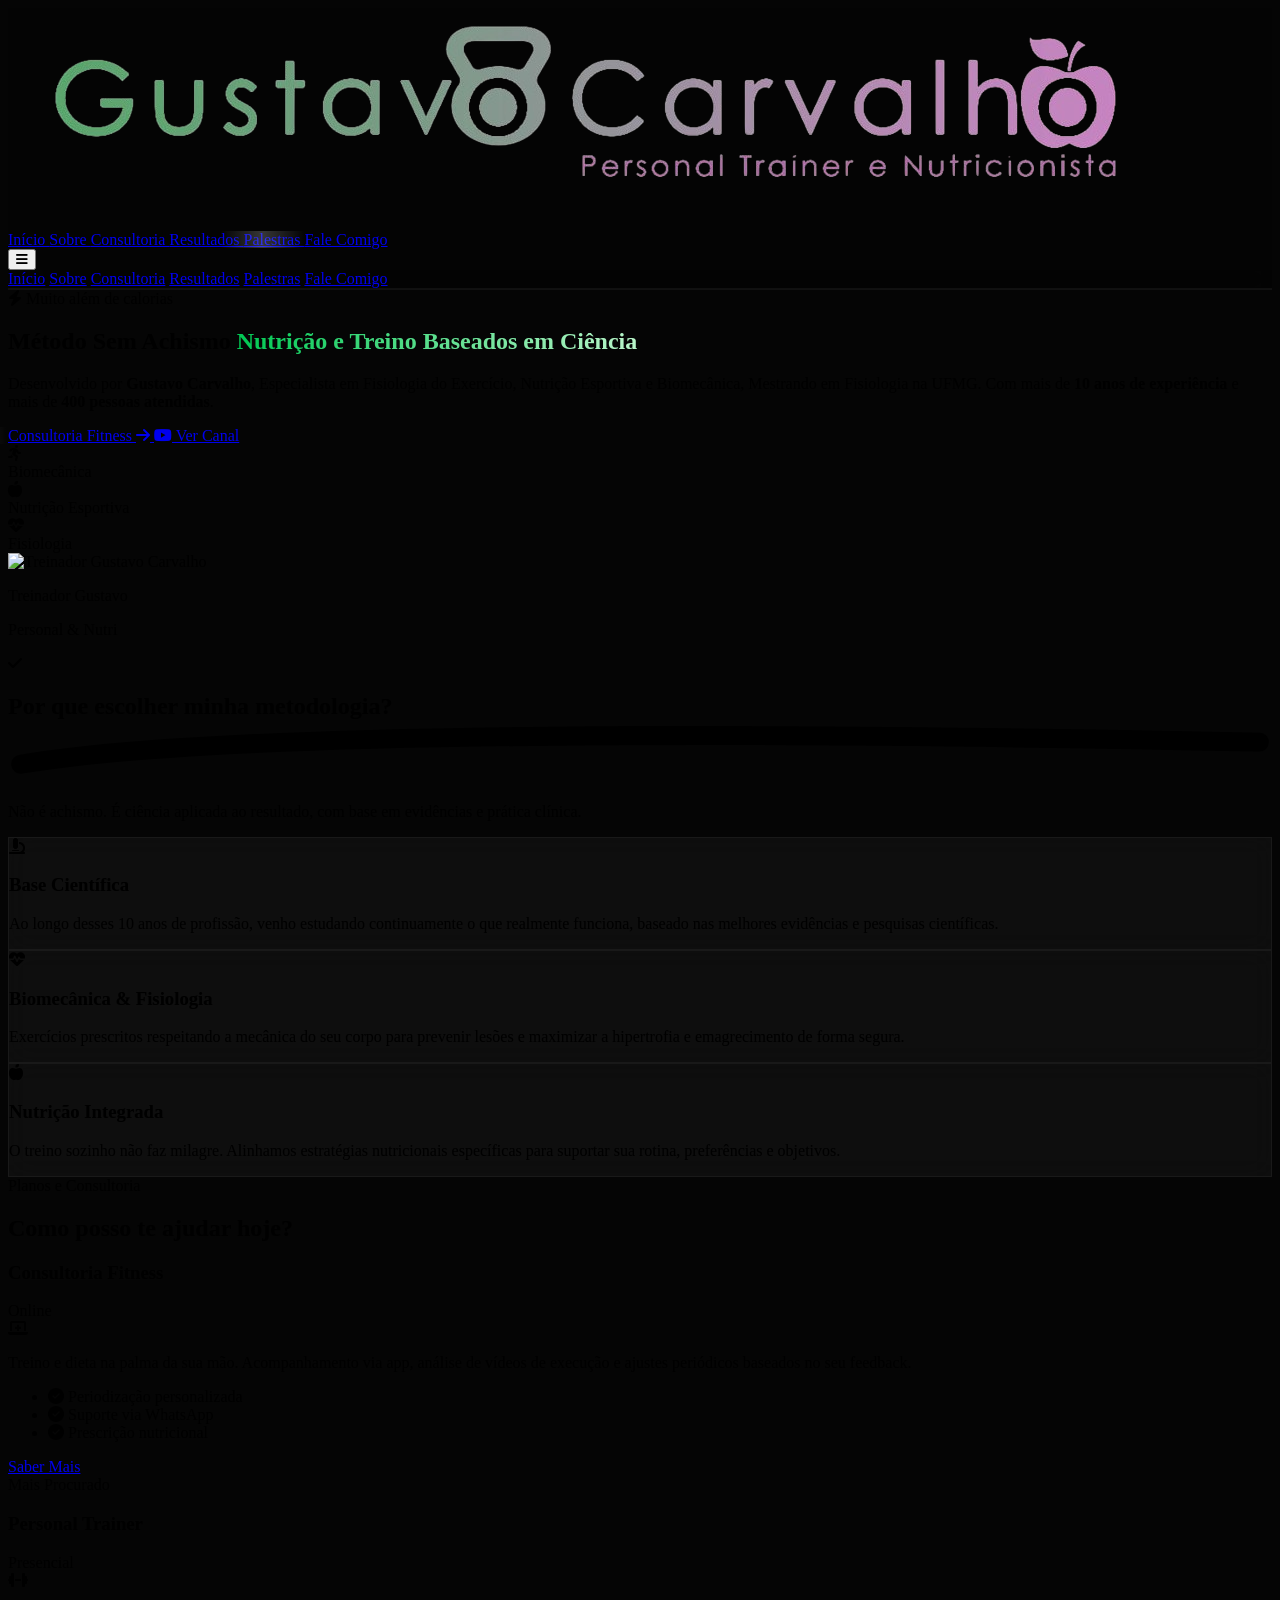
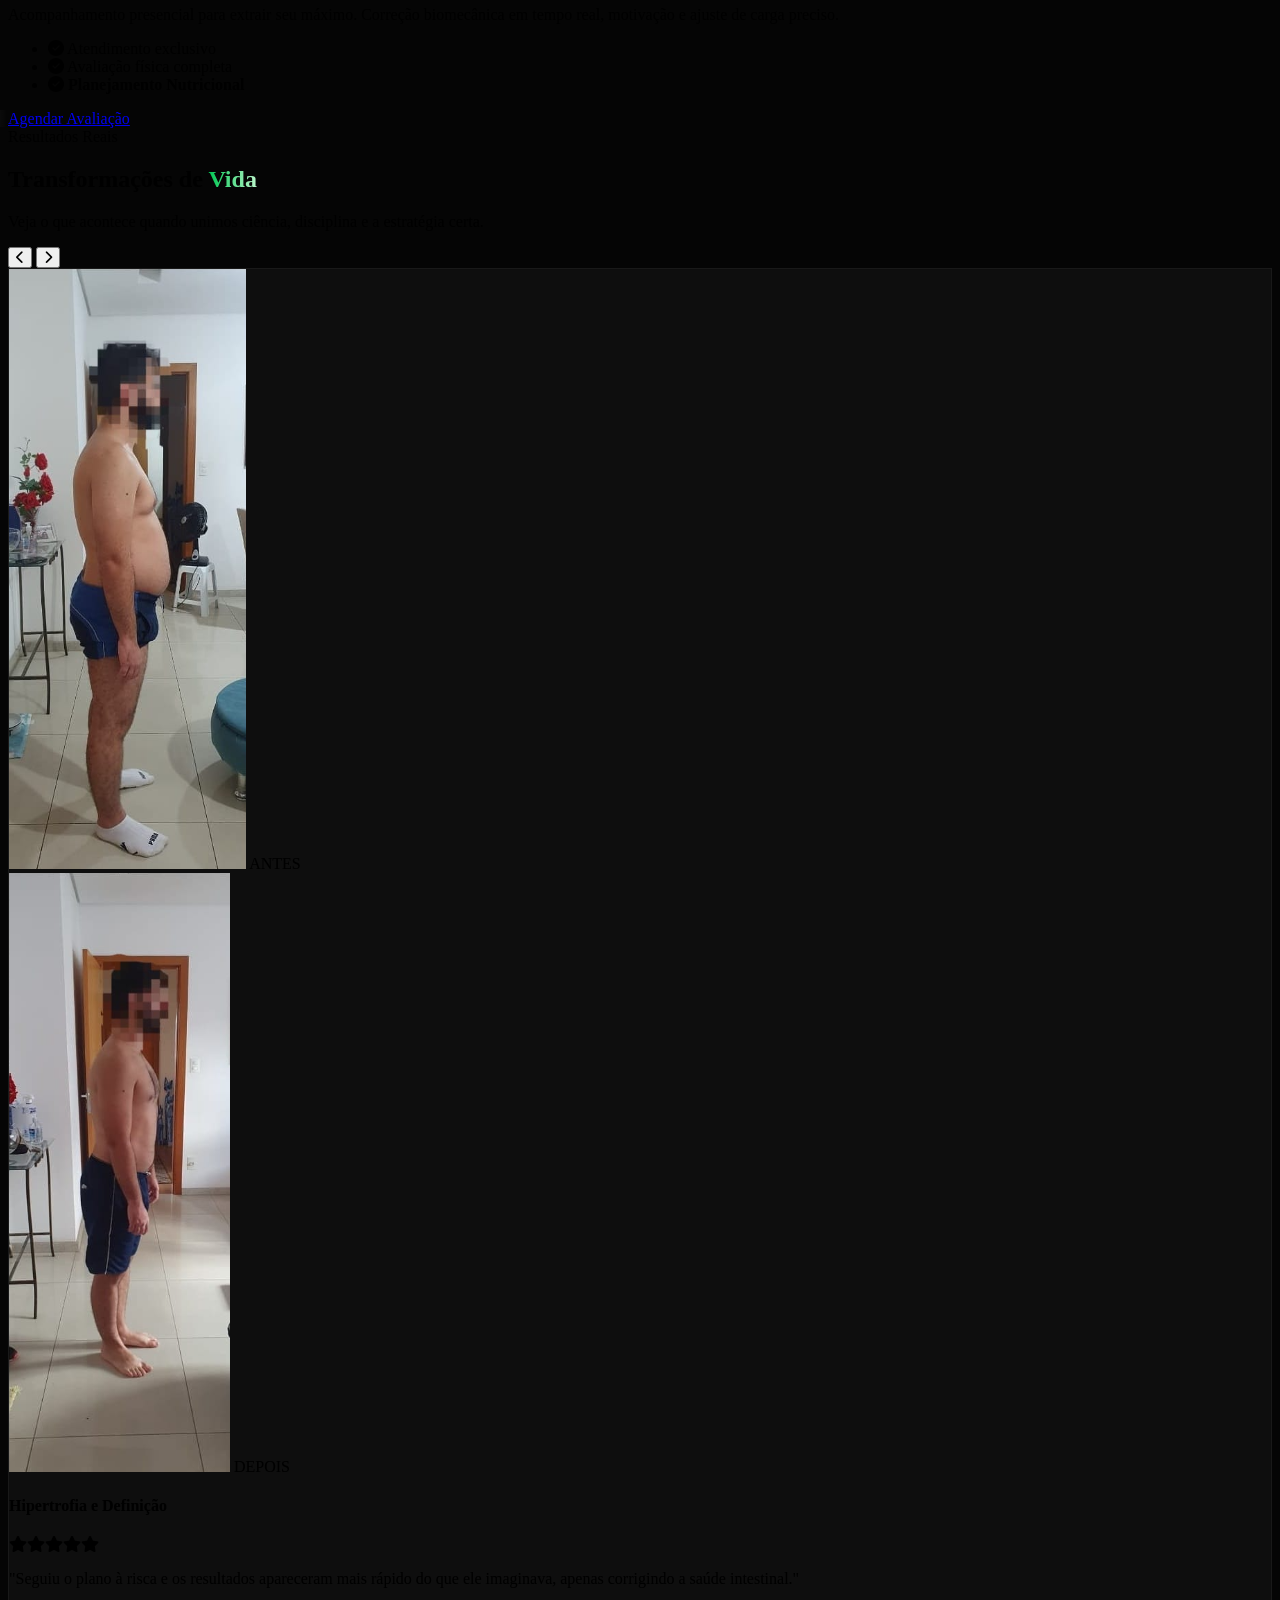
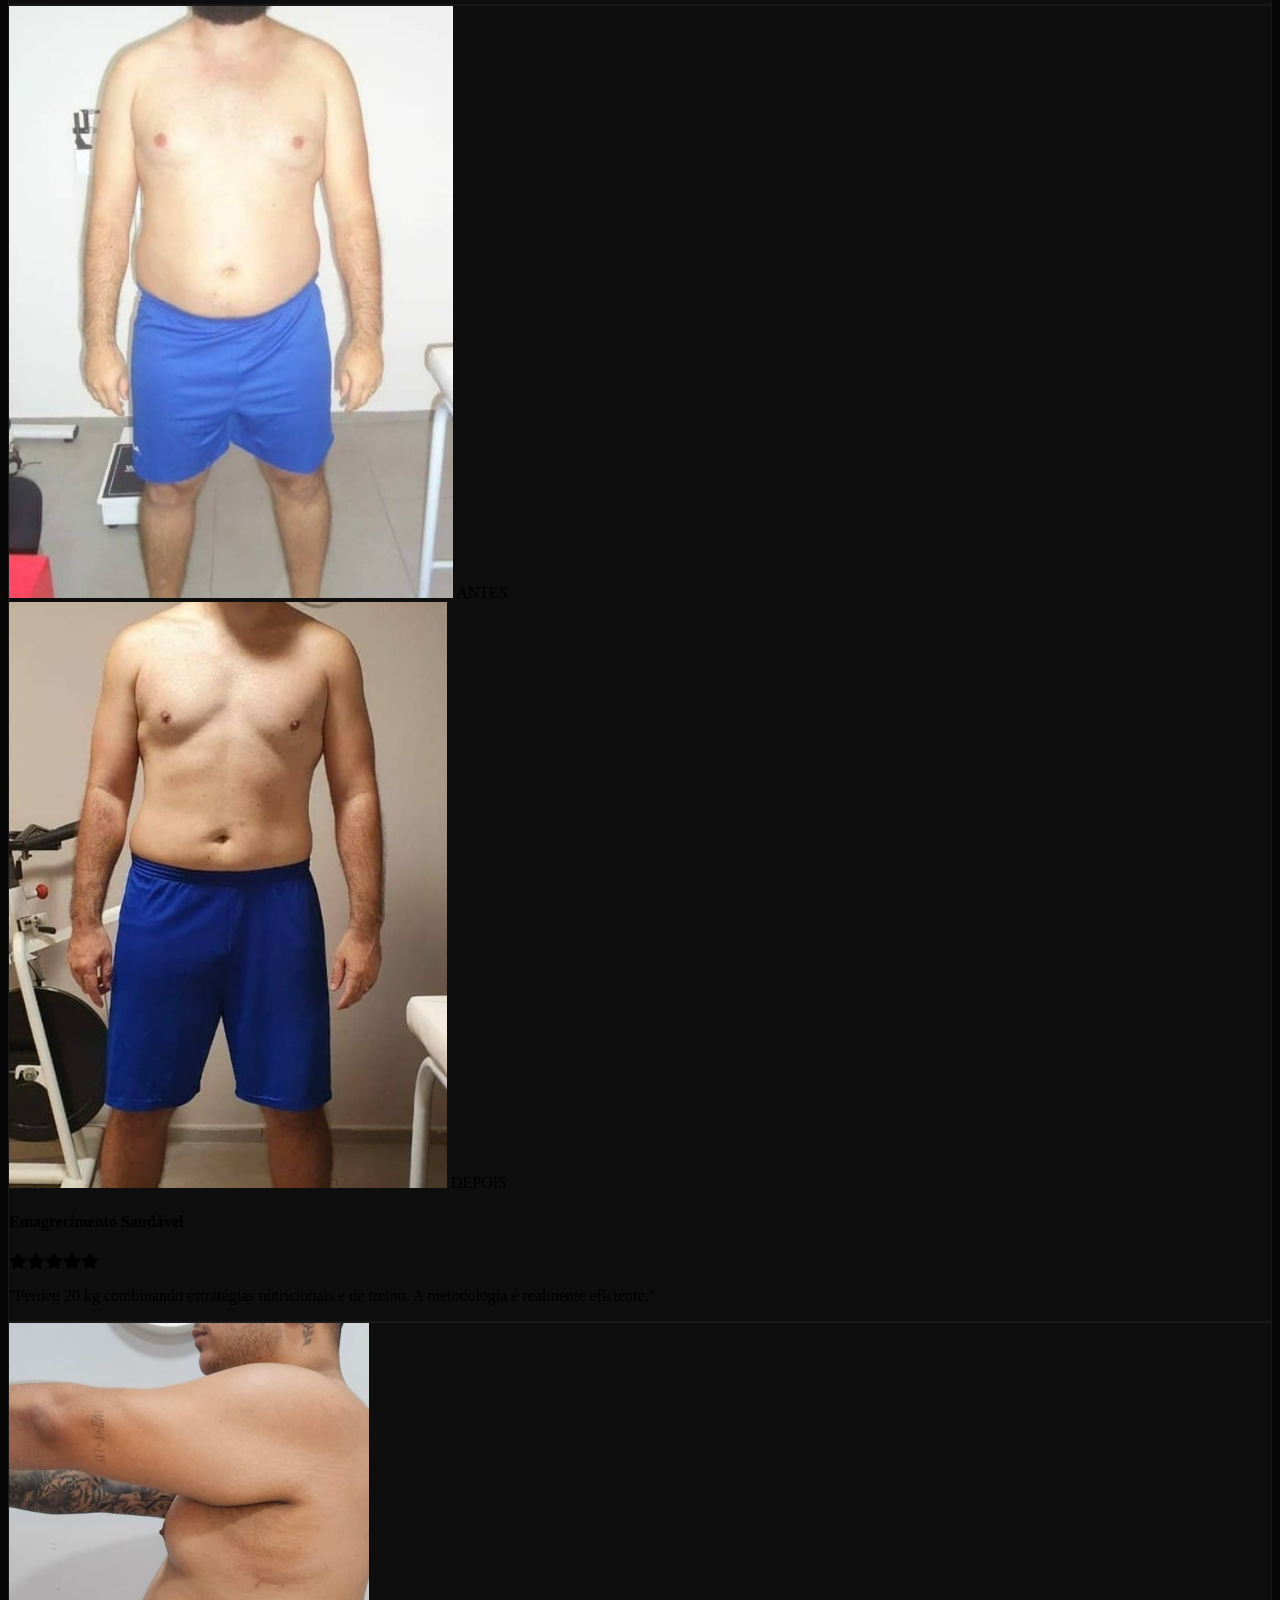
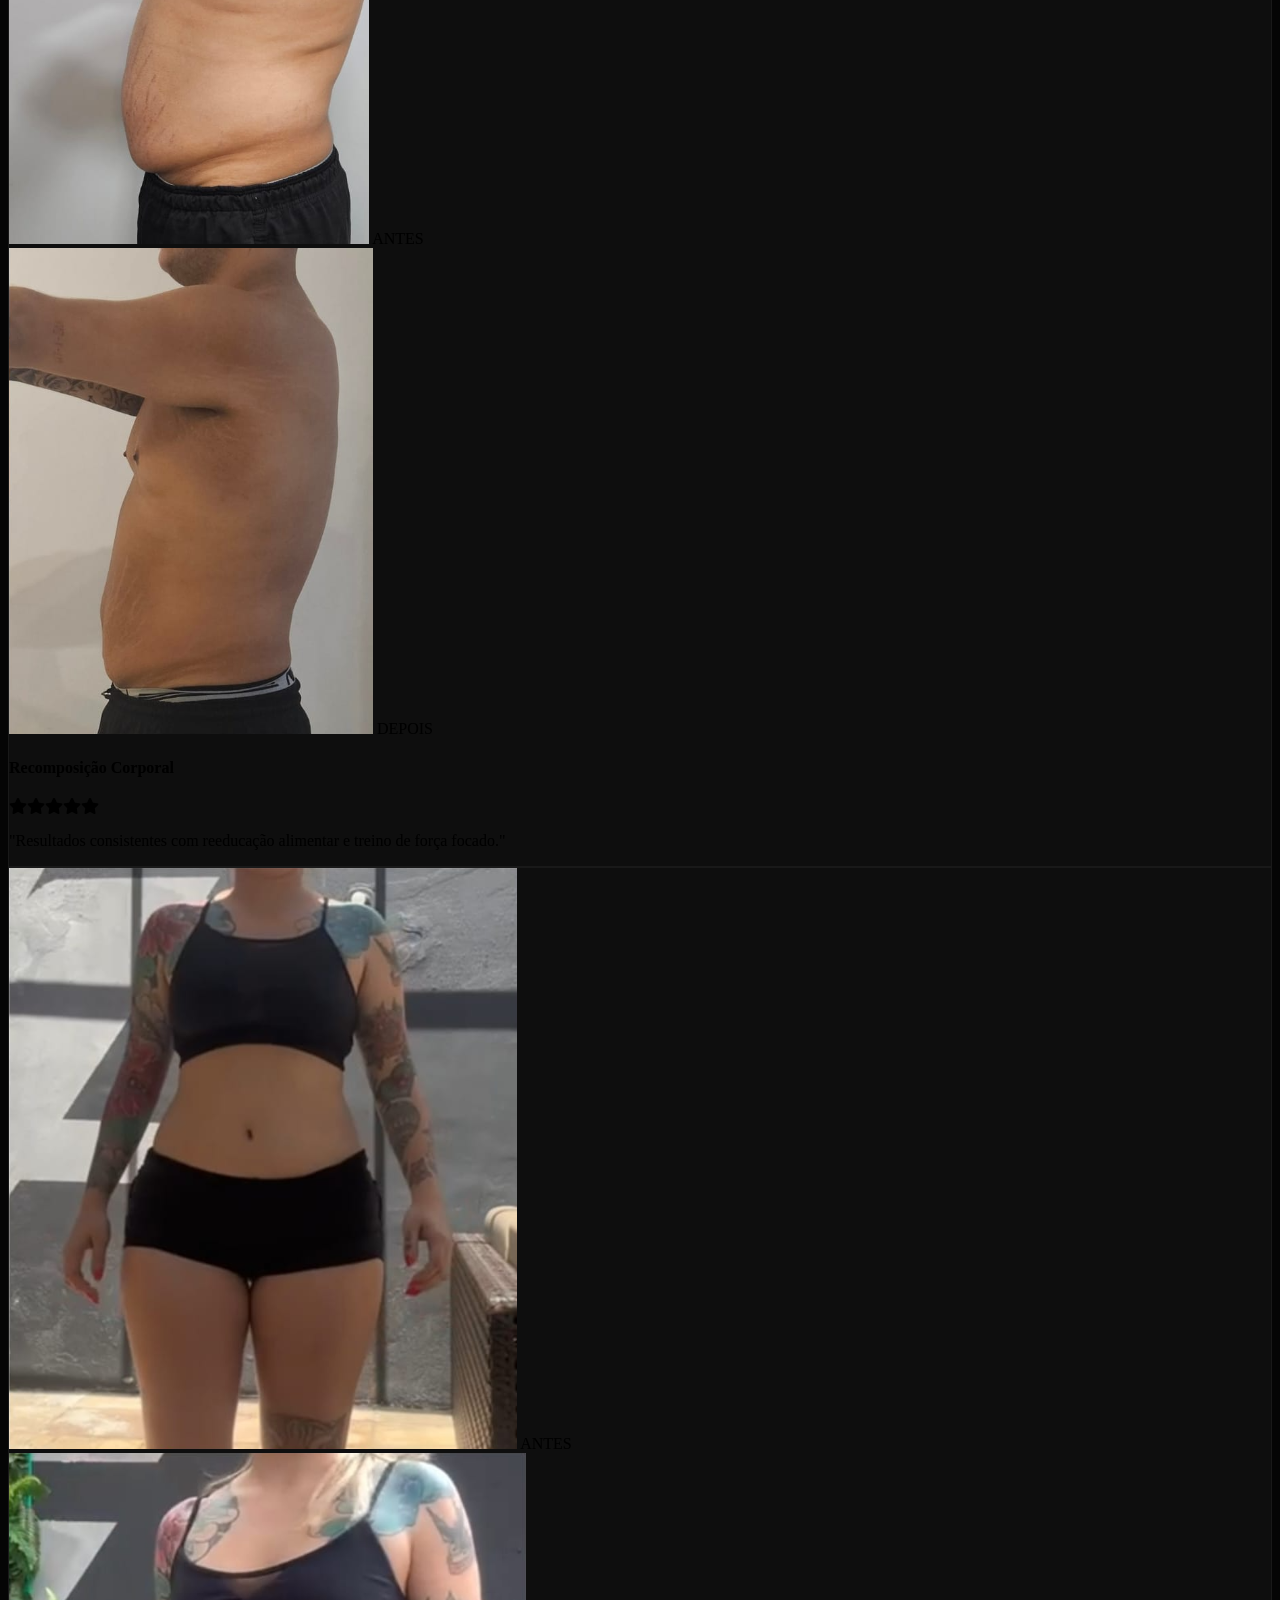
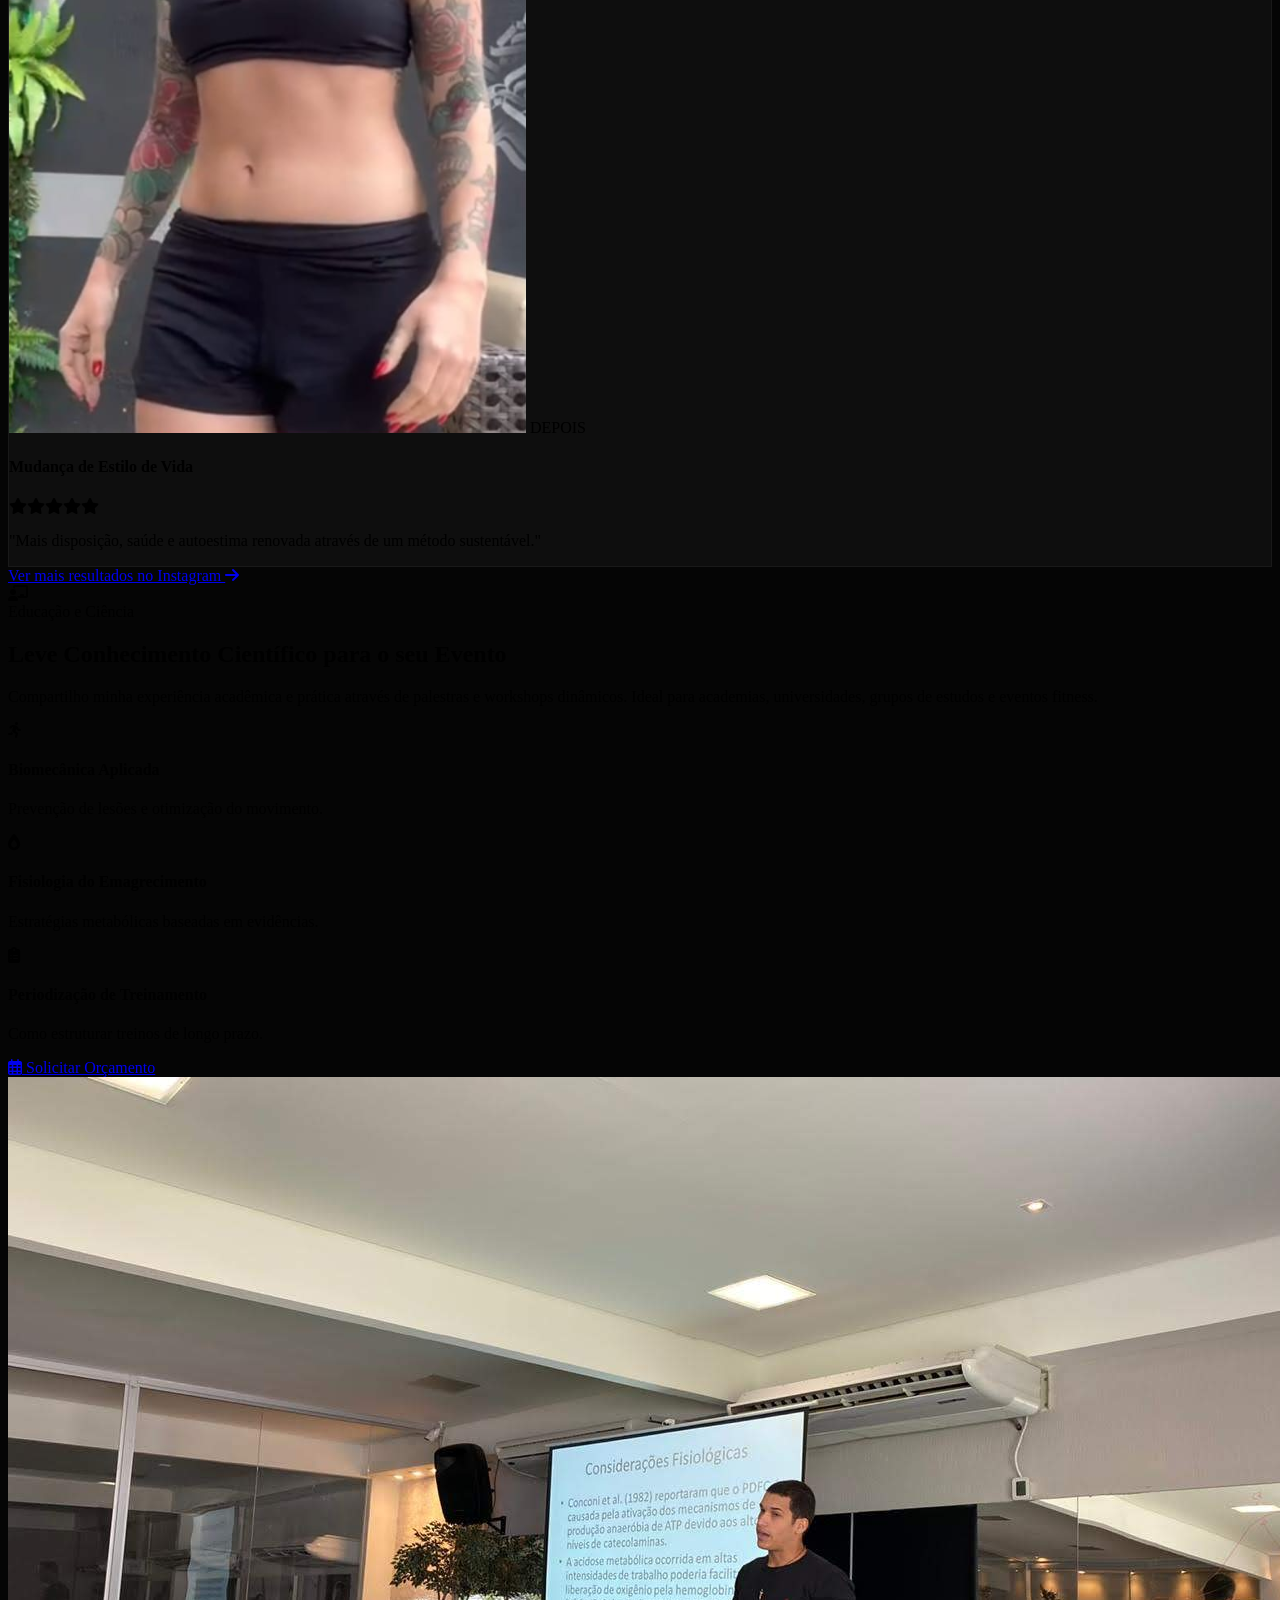
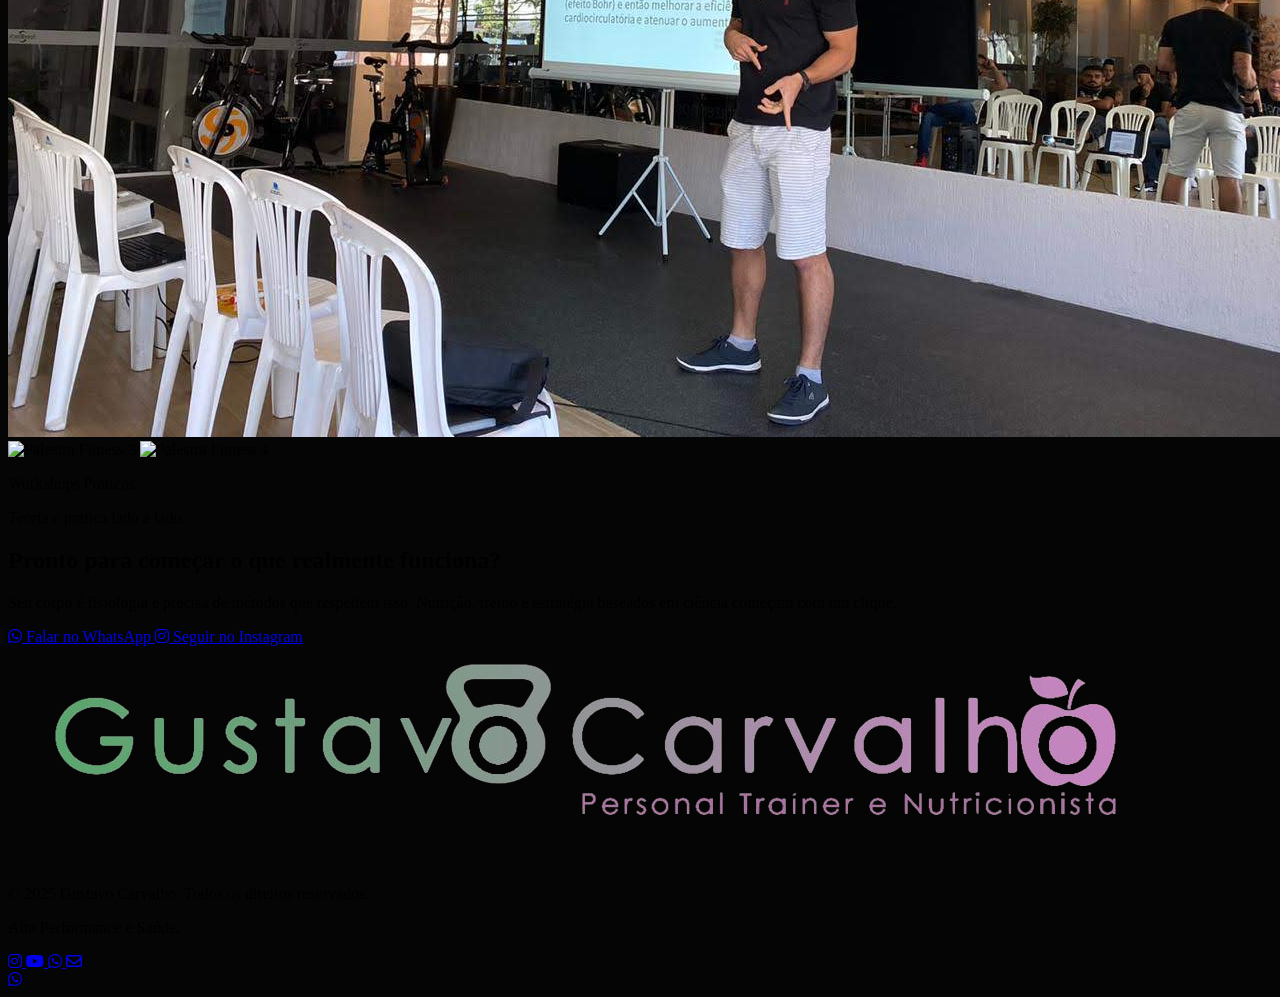
==== index.html @ 446da90a "index.html" ====
<!DOCTYPE html>
<html lang="pt-BR" class="scroll-smooth">
<head>
    <meta charset="UTF-8">
    <meta name="viewport" content="width=device-width, initial-scale=1.0">
    <title>Gustavo Carvalho | Treinador e Nutricionista</title>
    
    <!-- Tailwind CSS -->
    <script src="https://cdn.tailwindcss.com"></script>
    
    <!-- Font Awesome (Ícones) -->
    <link rel="stylesheet" href="https://cdnjs.cloudflare.com/ajax/libs/font-awesome/6.4.0/css/all.min.css">
    
    <!-- Google Fonts -->
    <link href="https://fonts.googleapis.com/css2?family=Montserrat:wght@300;400;600;700;800&display=swap" rel="stylesheet">

    <!-- Configurações Personalizadas do Tailwind -->
    <script>
        tailwind.config = {
            theme: {
                extend: {
                    colors: {
                        'gustavo-green': '#00c853',
                        'gustavo-green-light': '#69f0ae',
                        'gustavo-dark': '#0a0a0a', 
                        'gustavo-card': '#141414',
                    },
                    fontFamily: {
                        sans: ['Montserrat', 'sans-serif'],
                    },
                    animation: {
                        'float': 'float 6s ease-in-out infinite',
                        'pulse-glow': 'pulse-glow 2s infinite',
                        'spin-slow': 'spin 15s linear infinite',
                        'blob': 'blob 7s infinite',
                    },
                    keyframes: {
                        float: {
                            '0%, 100%': { transform: 'translateY(0)' },
                            '50%': { transform: 'translateY(-20px)' },
                        },
                        'pulse-glow': {
                            '0%, 100%': { boxShadow: '0 0 0 0 rgba(0, 200, 83, 0.4)' },
                            '70%': { boxShadow: '0 0 0 15px rgba(0, 200, 83, 0)' },
                        },
                        blob: {
                            '0%': { transform: 'translate(0px, 0px) scale(1)' },
                            '33%': { transform: 'translate(30px, -50px) scale(1.1)' },
                            '66%': { transform: 'translate(-20px, 20px) scale(0.9)' },
                            '100%': { transform: 'translate(0px, 0px) scale(1)' },
                        }
                    }
                }
            }
        }
    </script>

    <style>
        /* Estilos Globais e Utilitários */
        body {
            overflow-x: hidden;
            background-color: #050505;
        }

        /* Scrollbar Personalizada */
        ::-webkit-scrollbar {
            width: 8px;
            height: 8px; /* Altura para scroll horizontal */
        }
        ::-webkit-scrollbar-track {
            background: #0a0a0a;
        }
        ::-webkit-scrollbar-thumb {
            background: #333;
            border-radius: 4px;
        }
        ::-webkit-scrollbar-thumb:hover {
            background: #00c853;
        }

        /* Animações de Entrada (Scroll Reveal) */
        .reveal {
            opacity: 0;
            transform: translateY(40px) scale(0.95);
            transition: all 1s cubic-bezier(0.16, 1, 0.3, 1);
            filter: blur(10px);
        }
        .reveal.active {
            opacity: 1;
            transform: translateY(0) scale(1);
            filter: blur(0);
        }
        
        /* Gradiente no Texto Animado */
        .text-gradient {
            background: linear-gradient(to right, #00c853, #b9f6ca, #00c853);
            background-size: 200% auto;
            color: #000;
            background-clip: text;
            -webkit-background-clip: text;
            -webkit-text-fill-color: transparent;
            animation: shine 4s linear infinite;
        }

        @keyframes shine {
            to {
                background-position: 200% center;
            }
        }

        /* Glassmorphism Premium */
        .glass-nav {
            background: rgba(5, 5, 5, 0.7);
            backdrop-filter: blur(12px);
            border-bottom: 1px solid rgba(255, 255, 255, 0.05);
        }
        
        .glass-card {
            background: rgba(20, 20, 20, 0.6);
            backdrop-filter: blur(12px);
            border: 1px solid rgba(255, 255, 255, 0.05);
            transition: all 0.4s cubic-bezier(0.175, 0.885, 0.32, 1.275);
        }

        .glass-card:hover {
            border-color: rgba(0, 200, 83, 0.5);
            transform: translateY(-10px);
            box-shadow: 0 20px 40px -10px rgba(0, 200, 83, 0.15);
            background: rgba(30, 30, 30, 0.8);
        }

        /* Efeito Glow nos Botões */
        .btn-glow {
            position: relative;
            overflow: hidden;
            transition: all 0.3s ease;
        }
        .btn-glow::after {
            content: '';
            position: absolute;
            top: 0;
            left: -100%;
            width: 100%;
            height: 100%;
            background: linear-gradient(90deg, transparent, rgba(255,255,255,0.2), transparent);
            transition: 0.5s;
        }
        .btn-glow:hover::after {
            left: 100%;
        }

        /* Background Dinâmico (Blobs) */
        .bg-blob {
            position: absolute;
            border-radius: 50%;
            filter: blur(80px);
            opacity: 0.4;
            z-index: 0;
            animation: blob 10s infinite;
        }
    </style>
</head>
<body class="text-white font-sans antialiased selection:bg-gustavo-green selection:text-white">

    <!-- Background Animado Global -->
    <div class="fixed inset-0 overflow-hidden pointer-events-none">
        <div class="bg-blob bg-gustavo-green w-96 h-96 top-0 -left-20 mix-blend-screen"></div>
        <div class="bg-blob bg-blue-600 w-96 h-96 bottom-0 -right-20 mix-blend-screen animation-delay-2000"></div>
        <div class="bg-blob bg-purple-600 w-72 h-72 top-1/2 left-1/2 transform -translate-x-1/2 -translate-y-1/2 mix-blend-screen animation-delay-4000 opacity-20"></div>
    </div>

    <!-- Navegação -->
    <nav class="fixed w-full z-50 glass-nav">
        <div class="max-w-7xl mx-auto px-4 sm:px-6 lg:px-8">
            <div class="flex justify-between items-center h-20">
                <div class="flex-shrink-0 flex items-center z-50">
                    <img src="logo.png" alt="Logo Gustavo Carvalho" class="h-14 w-auto object-contain drop-shadow-[0_0_10px_rgba(0,200,83,0.3)] hover:scale-105 transition duration-300">
                </div>
                
                <!-- Menu Desktop -->
                <div class="hidden md:block">
                    <div class="ml-10 flex items-baseline space-x-6">
                        <a href="#home" class="hover:text-gustavo-green transition px-3 py-2 rounded-md text-sm font-medium tracking-wide relative group">
                            Início
                            <span class="absolute bottom-0 left-0 w-0 h-0.5 bg-gustavo-green transition-all duration-300 group-hover:w-full"></span>
                        </a>
                        <a href="#sobre" class="hover:text-gustavo-green transition px-3 py-2 rounded-md text-sm font-medium tracking-wide relative group">
                            Sobre
                            <span class="absolute bottom-0 left-0 w-0 h-0.5 bg-gustavo-green transition-all duration-300 group-hover:w-full"></span>
                        </a>
                        <a href="#servicos" class="hover:text-gustavo-green transition px-3 py-2 rounded-md text-sm font-medium tracking-wide relative group">
                            Consultoria
                            <span class="absolute bottom-0 left-0 w-0 h-0.5 bg-gustavo-green transition-all duration-300 group-hover:w-full"></span>
                        </a>
                        <a href="#resultados" class="hover:text-gustavo-green transition px-3 py-2 rounded-md text-sm font-medium tracking-wide relative group">
                            Resultados
                            <span class="absolute bottom-0 left-0 w-0 h-0.5 bg-gustavo-green transition-all duration-300 group-hover:w-full"></span>
                        </a>
                        <a href="#palestras" class="hover:text-gustavo-green transition px-3 py-2 rounded-md text-sm font-medium tracking-wide relative group">
                            Palestras
                            <span class="absolute bottom-0 left-0 w-0 h-0.5 bg-gustavo-green transition-all duration-300 group-hover:w-full"></span>
                        </a>
                        <!-- Atualizado para link direto do WhatsApp -->
                        <a href="https://wa.me/5531982049721" class="bg-gustavo-green text-black hover:bg-white transition px-6 py-2.5 rounded-full font-bold text-sm shadow-[0_0_15px_rgba(0,200,83,0.4)] hover:shadow-[0_0_25px_rgba(255,255,255,0.6)] btn-glow transform hover:-translate-y-0.5">Fale Comigo</a>
                    </div>
                </div>

                <!-- Menu Mobile Button -->
                <div class="-mr-2 flex md:hidden z-50">
                    <button type="button" onclick="toggleMenu()" class="inline-flex items-center justify-center p-2 rounded-md text-gray-400 hover:text-white hover:bg-white/10 focus:outline-none transition">
                        <i class="fas fa-bars text-2xl"></i>
                    </button>
                </div>
            </div>
        </div>

        <!-- Menu Mobile -->
        <div class="hidden md:hidden glass-nav absolute w-full border-b border-gray-700 top-20 left-0 z-40 transition-all duration-300" id="mobile-menu">
            <div class="px-4 pt-4 pb-6 space-y-2">
                <a href="#home" onclick="toggleMenu()" class="block px-3 py-3 rounded-xl text-base font-medium hover:bg-white/10 hover:text-gustavo-green transition">Início</a>
                <a href="#sobre" onclick="toggleMenu()" class="block px-3 py-3 rounded-xl text-base font-medium hover:bg-white/10 hover:text-gustavo-green transition">Sobre</a>
                <a href="#servicos" onclick="toggleMenu()" class="block px-3 py-3 rounded-xl text-base font-medium hover:bg-white/10 hover:text-gustavo-green transition">Consultoria</a>
                <a href="#resultados" onclick="toggleMenu()" class="block px-3 py-3 rounded-xl text-base font-medium hover:bg-white/10 hover:text-gustavo-green transition">Resultados</a>
                <a href="#palestras" onclick="toggleMenu()" class="block px-3 py-3 rounded-xl text-base font-medium hover:bg-white/10 hover:text-gustavo-green transition">Palestras</a>
                <!-- Atualizado para link direto do WhatsApp no Mobile -->
                <a href="https://wa.me/5531982049721" class="block px-3 py-3 text-gustavo-green font-bold bg-white/5 rounded-xl border border-gustavo-green/20">Fale Comigo</a>
            </div>
        </div>
    </nav>

    <!-- Hero Section -->
    <section id="home" class="relative pt-32 pb-20 lg:pt-48 lg:pb-32 overflow-hidden min-h-screen flex items-center">
        <div class="max-w-7xl mx-auto px-4 sm:px-6 lg:px-8 relative z-10 w-full">
            <div class="lg:grid lg:grid-cols-12 lg:gap-16 items-center">
                
                <!-- Texto Hero -->
                <div class="sm:text-center md:max-w-2xl md:mx-auto lg:col-span-6 lg:text-left reveal active z-20">
                    <div class="inline-flex items-center px-4 py-1.5 rounded-full border border-gustavo-green/50 bg-gustavo-green/10 text-gustavo-green text-xs font-bold tracking-widest uppercase mb-6 backdrop-blur-md">
                        <i class="fas fa-bolt mr-2 animate-pulse"></i> Muito além de calorias
                    </div>
                    <h1 class="text-4xl tracking-tight font-extrabold text-white sm:text-5xl md:text-6xl lg:text-6xl xl:text-7xl leading-tight">
                        Método Sem Achismo <span class="text-gradient block mt-2">Nutrição e Treino Baseados em Ciência</span>
                    </h1>
                    <p class="mt-6 text-lg text-gray-300 sm:mt-8 sm:max-w-xl sm:mx-auto md:mt-8 lg:mx-0 font-light leading-relaxed">
                        Desenvolvido por <strong class="text-white">Gustavo Carvalho</strong>, Especialista em Fisiologia do Exercício, Nutrição Esportiva e Biomecânica, Mestrando em Fisiologia na UFMG. Com mais de <strong class="text-white">10 anos de experiência</strong> e mais de <strong class="text-white">400 pessoas atendidas</strong>.
                    </p>
                    <div class="mt-10 sm:max-w-lg sm:mx-auto sm:text-center lg:text-left lg:mx-0 flex flex-col sm:flex-row gap-5">
                        <a href="#servicos" class="group flex items-center justify-center px-8 py-4 text-base font-bold rounded-full text-black bg-gustavo-green hover:bg-white hover:scale-105 transition duration-300 shadow-[0_0_20px_rgba(0,200,83,0.5)] btn-glow">
                            Consultoria Fitness
                            <i class="fas fa-arrow-right ml-2 transform group-hover:translate-x-1 transition"></i>
                        </a>
                        <a href="https://www.youtube.com/channel/UCJ9dFbi07R8DbAcdnVMB5sw" target="_blank" class="flex items-center justify-center px-8 py-4 border border-gray-600 text-base font-medium rounded-full text-white hover:border-gustavo-green hover:text-gustavo-green hover:bg-gustavo-green/10 transition duration-300 backdrop-blur-sm">
                            <i class="fab fa-youtube mr-2"></i> Ver Canal
                        </a>
                    </div>
                    
                    <!-- Credenciais Rápidas -->
                    <div class="mt-10 pt-8 border-t border-gray-800/50 flex flex-wrap gap-6 justify-center lg:justify-start text-gray-400 text-sm font-medium">
                        <div class="flex items-center hover:text-white transition cursor-default">
                            <div class="w-8 h-8 rounded-full bg-gustavo-green/20 flex items-center justify-center mr-3">
                                <i class="fas fa-running text-gustavo-green"></i>
                            </div>
                            Biomecânica
                        </div>
                        <div class="flex items-center hover:text-white transition cursor-default">
                            <div class="w-8 h-8 rounded-full bg-gustavo-green/20 flex items-center justify-center mr-3">
                                <i class="fas fa-apple-alt text-gustavo-green"></i>
                            </div>
                            Nutrição Esportiva
                        </div>
                        <div class="flex items-center hover:text-white transition cursor-default">
                            <div class="w-8 h-8 rounded-full bg-gustavo-green/20 flex items-center justify-center mr-3">
                                <i class="fas fa-heartbeat text-gustavo-green"></i>
                            </div>
                            Fisiologia
                        </div>
                    </div>
                </div>

                <!-- Imagem Hero (Flutuante e estilizada) -->
                <div class="mt-16 relative sm:max-w-lg sm:mx-auto lg:mt-0 lg:max-w-none lg:mx-0 lg:col-span-6 lg:flex lg:items-center reveal z-10">
                    <div class="relative mx-auto w-full lg:max-w-md animate-float">
                        <!-- Círculos decorativos atrás da imagem -->
                        <div class="absolute -top-10 -right-10 w-32 h-32 bg-gustavo-green rounded-full mix-blend-multiply filter blur-2xl opacity-30 animate-blob"></div>
                        <div class="absolute -bottom-10 -left-10 w-32 h-32 bg-purple-600 rounded-full mix-blend-multiply filter blur-2xl opacity-30 animate-blob animation-delay-2000"></div>

                        <div class="relative block w-full bg-gradient-to-br from-gray-800 to-black rounded-3xl overflow-hidden shadow-2xl border border-gray-700/50 group">
                            <!-- Overlay de brilho no hover -->
                            <div class="absolute inset-0 bg-gradient-to-t from-gustavo-green/20 to-transparent opacity-0 group-hover:opacity-100 transition duration-500 z-10 pointer-events-none"></div>
                            
                            <!-- Imagem -->
                            <img class="w-full h-full object-cover transform scale-100 group-hover:scale-110 transition duration-700 ease-out" src="fotoinicio.png" alt="Treinador Gustavo Carvalho">
                            
                            <!-- Card Info Flutuante -->
                            <div class="absolute bottom-0 left-0 right-0 p-6 bg-gradient-to-t from-black via-black/80 to-transparent backdrop-blur-sm">
                                <div class="flex items-center justify-between">
                                    <div>
                                        <p class="text-white font-bold text-xl tracking-wide">Treinador Gustavo</p>
                                        <p class="text-gustavo-green text-sm font-medium">Personal & Nutri</p>
                                    </div>
                                    <div class="w-10 h-10 rounded-full bg-gustavo-green flex items-center justify-center text-black font-bold">
                                        <i class="fas fa-check"></i>
                                    </div>
                                </div>
                            </div>
                        </div>
                    </div>
                </div>
            </div>
        </div>
    </section>

    <!-- Sobre / Metodologia -->
    <section id="sobre" class="py-24 relative z-10">
        <div class="max-w-7xl mx-auto px-4 sm:px-6 lg:px-8">
            <div class="text-center mb-20 reveal">
                <h2 class="text-3xl font-extrabold text-white sm:text-4xl md:text-5xl">
                    Por que escolher minha <span class="text-gustavo-green relative inline-block">
                        metodologia?
                        <svg class="absolute w-full h-3 -bottom-1 left-0 text-gustavo-green opacity-40" viewBox="0 0 200 9" fill="none" xmlns="http://www.w3.org/2000/svg"><path d="M2.00025 6.99997C25.7501 2.99999 84.8547 1.16677 198.001 3.50002" stroke="currentColor" stroke-width="3" stroke-linecap="round"/></svg>
                    </span>
                </h2>
                <p class="mt-6 max-w-2xl text-xl text-gray-400 mx-auto font-light">
                    Não é achismo. É ciência aplicada ao resultado, com base em evidências e prática clínica.
                </p>
            </div>

            <div class="grid grid-cols-1 md:grid-cols-3 gap-10">
                <!-- Card 1 -->
                <div class="glass-card p-10 rounded-3xl reveal relative overflow-hidden group">
                    <div class="absolute top-0 right-0 -mt-8 -mr-8 w-32 h-32 bg-gustavo-green opacity-5 rounded-full blur-2xl group-hover:opacity-10 transition duration-500"></div>
                    <div class="w-16 h-16 bg-gradient-to-br from-gustavo-green to-green-900 rounded-2xl flex items-center justify-center mb-8 shadow-lg shadow-green-900/40 group-hover:scale-110 transition duration-300">
                        <i class="fas fa-microscope text-3xl text-white"></i>
                    </div>
                    <h3 class="text-2xl font-bold text-white mb-4 group-hover:text-gustavo-green transition">Base Científica</h3>
                    <p class="text-gray-400 leading-relaxed group-hover:text-gray-300 transition">
                        Ao longo desses 10 anos de profissão, venho estudando continuamente o que realmente funciona, baseado nas melhores evidências e pesquisas científicas.
                    </p>
                </div>

                <!-- Card 2 -->
                <div class="glass-card p-10 rounded-3xl reveal relative overflow-hidden group" style="transition-delay: 100ms;">
                    <div class="absolute top-0 right-0 -mt-8 -mr-8 w-32 h-32 bg-gustavo-green opacity-5 rounded-full blur-2xl group-hover:opacity-10 transition duration-500"></div>
                    <div class="w-16 h-16 bg-gradient-to-br from-gustavo-green to-green-900 rounded-2xl flex items-center justify-center mb-8 shadow-lg shadow-green-900/40 group-hover:scale-110 transition duration-300">
                        <i class="fas fa-heartbeat text-3xl text-white"></i>
                    </div>
                    <h3 class="text-2xl font-bold text-white mb-4 group-hover:text-gustavo-green transition">Biomecânica & Fisiologia</h3>
                    <p class="text-gray-400 leading-relaxed group-hover:text-gray-300 transition">
                        Exercícios prescritos respeitando a mecânica do seu corpo para prevenir lesões e maximizar a hipertrofia e emagrecimento de forma segura.
                    </p>
                </div>

                <!-- Card 3 -->
                <div class="glass-card p-10 rounded-3xl reveal relative overflow-hidden group" style="transition-delay: 200ms;">
                    <div class="absolute top-0 right-0 -mt-8 -mr-8 w-32 h-32 bg-gustavo-green opacity-5 rounded-full blur-2xl group-hover:opacity-10 transition duration-500"></div>
                    <div class="w-16 h-16 bg-gradient-to-br from-gustavo-green to-green-900 rounded-2xl flex items-center justify-center mb-8 shadow-lg shadow-green-900/40 group-hover:scale-110 transition duration-300">
                        <i class="fas fa-apple-alt text-3xl text-white"></i>
                    </div>
                    <h3 class="text-2xl font-bold text-white mb-4 group-hover:text-gustavo-green transition">Nutrição Integrada</h3>
                    <p class="text-gray-400 leading-relaxed group-hover:text-gray-300 transition">
                        O treino sozinho não faz milagre. Alinhamos estratégias nutricionais específicas para suportar sua rotina, preferências e objetivos.
                    </p>
                </div>
            </div>
        </div>
    </section>

    <!-- Serviços -->
    <section id="servicos" class="py-24 relative z-10">
        <div class="max-w-7xl mx-auto px-4 sm:px-6 lg:px-8">
            <div class="text-center mb-20 reveal">
                <span class="text-gustavo-green font-bold tracking-[0.2em] uppercase text-sm border border-gustavo-green/30 px-4 py-2 rounded-full bg-gustavo-green/5">Planos e Consultoria</span>
                <h2 class="mt-8 text-3xl font-extrabold text-white sm:text-4xl md:text-5xl">Como posso te ajudar hoje?</h2>
            </div>

            <div class="grid grid-cols-1 md:grid-cols-2 gap-10 max-w-5xl mx-auto">
                <!-- Consultoria Online -->
                <div class="group relative bg-gradient-to-b from-gray-800 to-black rounded-[2.5rem] p-1 reveal hover:shadow-[0_0_30px_rgba(255,255,255,0.1)] transition duration-500">
                    <div class="bg-[#111] rounded-[2.4rem] p-10 h-full flex flex-col relative overflow-hidden">
                        <div class="absolute top-0 right-0 w-64 h-64 bg-gray-700 opacity-10 rounded-full blur-3xl transform translate-x-1/2 -translate-y-1/2 group-hover:bg-gustavo-green transition duration-700"></div>
                        
                        <div class="flex justify-between items-start mb-8 relative z-10">
                            <div>
                                <h3 class="text-3xl font-bold text-white mb-2">Consultoria Fitness</h3>
                                <div class="inline-block bg-gray-800 text-gray-300 px-3 py-1 rounded-lg text-sm font-semibold border border-gray-700">Online</div>
                            </div>
                            <div class="w-14 h-14 bg-gray-800 rounded-full flex items-center justify-center border border-gray-700 group-hover:border-gustavo-green transition duration-300">
                                <i class="fas fa-laptop-medical text-2xl text-white group-hover:text-gustavo-green transition"></i>
                            </div>
                        </div>
                        
                        <p class="text-gray-400 mb-8 flex-grow leading-relaxed">
                            Treino e dieta na palma da sua mão. Acompanhamento via app, análise de vídeos de execução e ajustes periódicos baseados no seu feedback.
                        </p>
                        
                        <ul class="space-y-4 mb-10 text-gray-300">
                            <li class="flex items-center"><i class="fas fa-check-circle text-gustavo-green mr-3 text-lg"></i> Periodização personalizada</li>
                            <li class="flex items-center"><i class="fas fa-check-circle text-gustavo-green mr-3 text-lg"></i> Suporte via WhatsApp</li>
                            <li class="flex items-center"><i class="fas fa-check-circle text-gustavo-green mr-3 text-lg"></i> Prescrição nutricional</li>
                        </ul>
                        
                        <!-- Corrigido número antigo para o novo 31982049721 -->
                        <a href="https://wa.me/5531982049721?text=Ol%C3%A1%2C%20Gustavo!%20Tenho%20interesse%20na%20Consultoria%20Fitness." target="_blank" class="w-full block text-center border border-gray-600 text-white font-bold py-4 rounded-2xl hover:border-gustavo-green hover:bg-gustavo-green hover:text-black transition duration-300 transform group-hover:translate-y-1">
                            Saber Mais
                        </a>
                    </div>
                </div>

                <!-- Personal Trainer (Destaque Premium) -->
                <div class="group relative rounded-[2.5rem] p-1 reveal transform md:-translate-y-6 hover:shadow-[0_0_40px_rgba(0,200,83,0.3)] transition duration-500">
                    <!-- Borda Gradiente Animada -->
                    <div class="absolute inset-0 bg-gradient-to-b from-gustavo-green via-green-600 to-gustavo-green rounded-[2.5rem] opacity-80 blur-sm group-hover:blur-md transition duration-500"></div>
                    
                    <div class="absolute top-0 inset-x-0 h-px bg-gradient-to-r from-transparent via-white to-transparent opacity-50"></div>

                    <div class="bg-[#0f0f0f] rounded-[2.4rem] p-10 h-full flex flex-col relative overflow-hidden border border-gustavo-green/20">
                        <div class="absolute top-0 right-0 bg-gustavo-green text-black text-xs font-black px-4 py-2 rounded-bl-2xl z-20 tracking-wider uppercase">Mais Procurado</div>
                        
                        <div class="absolute top-0 right-0 w-64 h-64 bg-gustavo-green opacity-10 rounded-full blur-3xl transform translate-x-1/2 -translate-y-1/2 group-hover:opacity-20 transition duration-700"></div>

                        <div class="flex justify-between items-start mb-8 relative z-10">
                            <div>
                                <h3 class="text-3xl font-bold text-white mb-2">Personal Trainer</h3>
                                <div class="inline-block bg-gustavo-green/20 text-gustavo-green px-3 py-1 rounded-lg text-sm font-semibold border border-gustavo-green/30">Presencial</div>
                            </div>
                            <div class="w-14 h-14 bg-gustavo-green rounded-full flex items-center justify-center shadow-[0_0_15px_rgba(0,200,83,0.4)]">
                                <i class="fas fa-dumbbell text-2xl text-black"></i>
                            </div>
                        </div>
                        
                        <p class="text-gray-300 mb-8 flex-grow leading-relaxed font-light">
                            Acompanhamento presencial para extrair seu máximo. Correção biomecânica em tempo real, motivação e ajuste de carga preciso.
                        </p>
                        
                        <ul class="space-y-4 mb-10 text-white">
                            <li class="flex items-center"><i class="fas fa-check-circle text-gustavo-green mr-3 text-lg"></i> Atendimento exclusivo</li>
                            <li class="flex items-center"><i class="fas fa-check-circle text-gustavo-green mr-3 text-lg"></i> Avaliação física completa</li>
                            <li class="flex items-center"><i class="fas fa-check-circle text-gustavo-green mr-3 text-lg"></i> <strong>Planejamento Nutricional</strong></li>
                        </ul>
                        
                        <a href="https://wa.me/5531982049721?text=Ol%C3%A1%2C%20Gustavo!%20Quero%20saber%20sobre%20Personal%20Presencial." class="w-full block text-center bg-gustavo-green text-black font-bold py-4 rounded-2xl hover:bg-white transition duration-300 shadow-[0_4px_20px_rgba(0,200,83,0.4)] btn-glow transform group-hover:translate-y-1">
                            Agendar Avaliação
                        </a>
                    </div>
                </div>
            </div>
        </div>
    </section>
    
    <!-- Nova Seção: Antes e Depois -->
    <section id="resultados" class="py-24 relative z-10 bg-black/40">
        <div class="max-w-7xl mx-auto px-4 sm:px-6 lg:px-8">
            <div class="text-center mb-16 reveal">
                <span class="text-gustavo-green font-bold tracking-[0.2em] uppercase text-sm border border-gustavo-green/30 px-4 py-2 rounded-full bg-gustavo-green/5">Resultados Reais</span>
                <h2 class="mt-6 text-3xl font-extrabold text-white sm:text-4xl md:text-5xl">
                    Transformações de <span class="text-gradient">Vida</span>
                </h2>
                <p class="mt-6 max-w-2xl text-xl text-gray-400 mx-auto font-light">
                    Veja o que acontece quando unimos ciência, disciplina e a estratégia certa.
                </p>
            </div>

            <!-- Slider Container com Setas -->
            <div class="relative max-w-2xl mx-auto reveal group/slider">
                
                <!-- Botão Anterior -->
                <button id="prev-result" class="absolute left-0 top-1/2 -translate-y-1/2 -translate-x-4 md:-translate-x-12 z-20 bg-gustavo-green/10 hover:bg-gustavo-green text-gustavo-green hover:text-black w-12 h-12 rounded-full flex items-center justify-center backdrop-blur-md border border-gustavo-green/30 transition-all duration-300 opacity-0 group-hover/slider:opacity-100 focus:opacity-100">
                    <i class="fas fa-chevron-left text-xl"></i>
                </button>

                <!-- Botão Próximo -->
                <button id="next-result" class="absolute right-0 top-1/2 -translate-y-1/2 translate-x-4 md:translate-x-12 z-20 bg-gustavo-green/10 hover:bg-gustavo-green text-gustavo-green hover:text-black w-12 h-12 rounded-full flex items-center justify-center backdrop-blur-md border border-gustavo-green/30 transition-all duration-300 opacity-0 group-hover/slider:opacity-100 focus:opacity-100">
                    <i class="fas fa-chevron-right text-xl"></i>
                </button>

                <!-- Área de Rolagem -->
                <div id="results-slider" class="flex gap-6 overflow-x-auto pb-8 snap-x snap-mandatory scrollbar-hide" style="scroll-behavior: smooth; -ms-overflow-style: none; scrollbar-width: none;">
                    
                    <!-- Transformação 1 -->
                    <div class="w-full flex-shrink-0 snap-center glass-card rounded-3xl overflow-hidden group">
                        <!-- Aspect Ratio Ajustado para 3:4 em cada imagem (Total 6:4 = 3:2) -->
                        <div class="relative w-full aspect-[3/2] overflow-hidden bg-gray-900">
                             <!-- Placeholders para imagens de antes e depois -->
                            <div class="absolute inset-0 flex">
                                <div class="w-1/2 h-full relative border-r border-gray-800">
                                    <img src="antes1.png" alt="Antes" class="w-full h-full object-cover filter grayscale opacity-80 group-hover:grayscale-0 transition duration-700">
                                    <span class="absolute top-4 left-4 bg-black/70 text-white text-xs font-bold px-3 py-1 rounded-full backdrop-blur-sm">ANTES</span>
                                </div>
                                <div class="w-1/2 h-full relative">
                                    <img src="depois1.png" alt="Depois" class="w-full h-full object-cover group-hover:scale-105 transition duration-700">
                                    <span class="absolute top-4 right-4 bg-gustavo-green text-black text-xs font-bold px-3 py-1 rounded-full shadow-lg">DEPOIS</span>
                                </div>
                            </div>
                        </div>
                        <div class="p-8">
                            <div class="flex items-center justify-between mb-4">
                                <h4 class="text-xl font-bold text-white">Hipertrofia e Definição</h4>
                                <div class="flex text-gustavo-green text-xs">
                                    <i class="fas fa-star"></i><i class="fas fa-star"></i><i class="fas fa-star"></i><i class="fas fa-star"></i><i class="fas fa-star"></i>
                                </div>
                            </div>
                            <p class="text-gray-400 text-sm italic">"Seguiu o plano à risca e os resultados apareceram mais rápido do que ele imaginava, apenas corrigindo a saúde intestinal."</p>
                        </div>
                    </div>

                    <!-- Transformação 2 -->
                    <div class="w-full flex-shrink-0 snap-center glass-card rounded-3xl overflow-hidden group">
                        <div class="relative w-full aspect-[3/2] overflow-hidden bg-gray-900">
                             <div class="absolute inset-0 flex">
                                <div class="w-1/2 h-full relative border-r border-gray-800">
                                    <img src="antes2.png" alt="Antes" class="w-full h-full object-cover filter grayscale opacity-80 group-hover:grayscale-0 transition duration-700">
                                    <span class="absolute top-4 left-4 bg-black/70 text-white text-xs font-bold px-3 py-1 rounded-full backdrop-blur-sm">ANTES</span>
                                </div>
                                <div class="w-1/2 h-full relative">
                                    <img src="depois2.png" alt="Depois" class="w-full h-full object-cover group-hover:scale-105 transition duration-700">
                                    <span class="absolute top-4 right-4 bg-gustavo-green text-black text-xs font-bold px-3 py-1 rounded-full shadow-lg">DEPOIS</span>
                                </div>
                            </div>
                        </div>
                        <div class="p-8">
                            <div class="flex items-center justify-between mb-4">
                                <h4 class="text-xl font-bold text-white">Emagrecimento Saudável</h4>
                                <div class="flex text-gustavo-green text-xs">
                                    <i class="fas fa-star"></i><i class="fas fa-star"></i><i class="fas fa-star"></i><i class="fas fa-star"></i><i class="fas fa-star"></i>
                                </div>
                            </div>
                            <p class="text-gray-400 text-sm italic">"Perdeu 20 kg combinando estratégias nutricionais e de treino. A metodologia é realmente eficiente."</p>
                        </div>
                    </div>

                    <!-- Transformação 3 -->
                    <div class="w-full flex-shrink-0 snap-center glass-card rounded-3xl overflow-hidden group">
                        <div class="relative w-full aspect-[3/2] overflow-hidden bg-gray-900">
                             <div class="absolute inset-0 flex">
                                <div class="w-1/2 h-full relative border-r border-gray-800">
                                    <img src="antes3.png" alt="Antes" class="w-full h-full object-cover filter grayscale opacity-80 group-hover:grayscale-0 transition duration-700">
                                    <span class="absolute top-4 left-4 bg-black/70 text-white text-xs font-bold px-3 py-1 rounded-full backdrop-blur-sm">ANTES</span>
                                </div>
                                <div class="w-1/2 h-full relative">
                                    <img src="depois3.png" alt="Depois" class="w-full h-full object-cover group-hover:scale-105 transition duration-700">
                                    <span class="absolute top-4 right-4 bg-gustavo-green text-black text-xs font-bold px-3 py-1 rounded-full shadow-lg">DEPOIS</span>
                                </div>
                            </div>
                        </div>
                        <div class="p-8">
                            <div class="flex items-center justify-between mb-4">
                                <h4 class="text-xl font-bold text-white">Recomposição Corporal</h4>
                                <div class="flex text-gustavo-green text-xs">
                                    <i class="fas fa-star"></i><i class="fas fa-star"></i><i class="fas fa-star"></i><i class="fas fa-star"></i><i class="fas fa-star"></i>
                                </div>
                            </div>
                            <p class="text-gray-400 text-sm italic">"Resultados consistentes com reeducação alimentar e treino de força focado."</p>
                        </div>
                    </div>

                    <!-- Transformação 4 -->
                    <div class="w-full flex-shrink-0 snap-center glass-card rounded-3xl overflow-hidden group">
                        <div class="relative w-full aspect-[3/2] overflow-hidden bg-gray-900">
                             <div class="absolute inset-0 flex">
                                <div class="w-1/2 h-full relative border-r border-gray-800">
                                    <img src="antes4.png" alt="Antes" class="w-full h-full object-cover filter grayscale opacity-80 group-hover:grayscale-0 transition duration-700">
                                    <span class="absolute top-4 left-4 bg-black/70 text-white text-xs font-bold px-3 py-1 rounded-full backdrop-blur-sm">ANTES</span>
                                </div>
                                <div class="w-1/2 h-full relative">
                                    <img src="depois4.png" alt="Depois" class="w-full h-full object-cover group-hover:scale-105 transition duration-700">
                                    <span class="absolute top-4 right-4 bg-gustavo-green text-black text-xs font-bold px-3 py-1 rounded-full shadow-lg">DEPOIS</span>
                                </div>
                            </div>
                        </div>
                        <div class="p-8">
                            <div class="flex items-center justify-between mb-4">
                                <h4 class="text-xl font-bold text-white">Mudança de Estilo de Vida</h4>
                                <div class="flex text-gustavo-green text-xs">
                                    <i class="fas fa-star"></i><i class="fas fa-star"></i><i class="fas fa-star"></i><i class="fas fa-star"></i><i class="fas fa-star"></i>
                                </div>
                            </div>
                            <p class="text-gray-400 text-sm italic">"Mais disposição, saúde e autoestima renovada através de um método sustentável."</p>
                        </div>
                    </div>
                </div>
            </div>
            
            <div class="mt-12 text-center reveal">
                 <a href="https://www.instagram.com/gustavopersonal.nutri/" target="_blank" class="inline-flex items-center text-gustavo-green hover:text-white transition font-bold border-b border-gustavo-green pb-1">
                    Ver mais resultados no Instagram <i class="fas fa-arrow-right ml-2"></i>
                </a>
            </div>
        </div>
    </section>

    <!-- Nova Seção: Palestras e Workshops -->
    <section id="palestras" class="py-24 relative z-10 overflow-hidden">
        <!-- Fundo decorativo -->
        <div class="absolute inset-0 bg-gradient-to-r from-gray-900 to-black opacity-90"></div>
        <div class="absolute right-0 bottom-0 opacity-10 pointer-events-none transform translate-x-1/4 translate-y-1/4">
            <i class="fas fa-chalkboard-teacher text-[20rem] text-gustavo-green"></i>
        </div>
        
        <div class="max-w-7xl mx-auto px-4 sm:px-6 lg:px-8 relative z-10">
            <div class="lg:grid lg:grid-cols-2 lg:gap-20 items-center">
                <!-- Conteúdo -->
                <div class="mb-16 lg:mb-0 reveal">
                    <span class="text-gustavo-green font-bold tracking-widest uppercase text-sm mb-4 block">Educação e Ciência</span>
                    <h2 class="text-4xl font-extrabold text-white sm:text-5xl mb-8 leading-tight">
                        Leve Conhecimento <span class="text-transparent bg-clip-text bg-gradient-to-r from-gustavo-green to-white">Científico</span> para o seu Evento
                    </h2>
                    <p class="text-lg text-gray-300 mb-10 leading-relaxed font-light">
                        Compartilho minha experiência acadêmica e prática através de palestras e workshops dinâmicos. Ideal para academias, universidades, grupos de estudos e eventos fitness.
                    </p>
                    
                    <div class="space-y-6 mb-10">
                        <div class="flex items-start group">
                            <div class="flex-shrink-0 h-12 w-12 rounded-xl bg-gray-800 border border-gray-700 flex items-center justify-center text-gustavo-green group-hover:bg-gustavo-green group-hover:text-black transition duration-300">
                                <i class="fas fa-running text-xl"></i>
                            </div>
                            <div class="ml-6">
                                <h4 class="text-xl font-bold text-white group-hover:text-gustavo-green transition">Biomecânica Aplicada</h4>
                                <p class="text-gray-400 text-sm mt-1">Prevenção de lesões e otimização do movimento.</p>
                            </div>
                        </div>
                        <div class="flex items-start group">
                            <div class="flex-shrink-0 h-12 w-12 rounded-xl bg-gray-800 border border-gray-700 flex items-center justify-center text-gustavo-green group-hover:bg-gustavo-green group-hover:text-black transition duration-300">
                                <i class="fas fa-burn text-xl"></i>
                            </div>
                            <div class="ml-6">
                                <h4 class="text-xl font-bold text-white group-hover:text-gustavo-green transition">Fisiologia do Emagrecimento</h4>
                                <p class="text-gray-400 text-sm mt-1">Estratégias metabólicas baseadas em evidências.</p>
                            </div>
                        </div>
                        <div class="flex items-start group">
                            <div class="flex-shrink-0 h-12 w-12 rounded-xl bg-gray-800 border border-gray-700 flex items-center justify-center text-gustavo-green group-hover:bg-gustavo-green group-hover:text-black transition duration-300">
                                <i class="fas fa-clipboard-list text-xl"></i>
                            </div>
                            <div class="ml-6">
                                <h4 class="text-xl font-bold text-white group-hover:text-gustavo-green transition">Periodização de Treinamento</h4>
                                <p class="text-gray-400 text-sm mt-1">Como estruturar treinos de longo prazo.</p>
                            </div>
                        </div>
                    </div>

                    <a href="https://wa.me/5531982049721?text=Ol%C3%A1%2C%20Gustavo!%20Gostaria%20de%20saber%20sobre%20palestras%20e%20workshops." class="inline-flex items-center px-8 py-4 border border-gustavo-green text-base font-bold rounded-full text-gustavo-green hover:bg-gustavo-green hover:text-black transition duration-300 shadow-[0_0_15px_rgba(0,200,83,0.2)] hover:shadow-[0_0_25px_rgba(0,200,83,0.6)]">
                        <i class="far fa-calendar-alt mr-2"></i> Solicitar Orçamento
                    </a>
                </div>

                <!-- Imagem Ilustrativa 3D (Slider de Palestras) -->
                <div class="relative reveal perspective-1000">
                    <div class="absolute inset-0 bg-gustavo-green blur-[60px] opacity-20"></div>
                    <div class="relative rounded-3xl overflow-hidden shadow-2xl border border-gray-700 group transform transition duration-700 hover:rotate-y-12 hover:scale-105" id="palestra-slider">
                                           
                        <!-- Slide 2 -->
                        <img src="fotopalestra2.png" alt="Palestra Fitness 2" class="absolute inset-0 w-full h-full object-cover transition-opacity duration-1000 opacity-0 z-0">
                        
                        <!-- Slide 3 -->
                        <img src="fotopalestra3.png" alt="Palestra Fitness 3" class="absolute inset-0 w-full h-full object-cover transition-opacity duration-1000 opacity-0 z-0">
                        
                        <!-- Slide 4 -->
                        <img src="fotopalestra4.png" alt="Palestra Fitness 4" class="absolute inset-0 w-full h-full object-cover transition-opacity duration-1000 opacity-0 z-0">
                        
                        <div class="absolute inset-0 bg-gradient-to-t from-black via-black/40 to-transparent z-10 pointer-events-none"></div>
                        
                        <!-- Badge Flutuante -->
                        <div class="absolute bottom-8 left-8 backdrop-blur-md bg-white/10 p-6 rounded-2xl border border-white/10 group-hover:bg-black/80 transition duration-300 z-20">
                            <p class="text-white font-bold text-xl mb-1 flex items-center">
                                <span class="w-2 h-2 rounded-full bg-red-500 mr-2 animate-pulse"></span>
                                Workshops Práticos
                            </p>
                            <p class="text-gray-300 text-sm">Teoria e prática lado a lado.</p>
                        </div>
                    </div>
                </div>
            </div>
        </div>
    </section>

    <!-- Call to Action Final -->
    <section class="py-24 relative overflow-hidden">
        <div class="absolute inset-0 bg-gustavo-green transform -skew-y-3 origin-bottom-left scale-110"></div>
        <div class="absolute inset-0 bg-pattern opacity-10"></div>
        
        <div class="max-w-5xl mx-auto px-4 sm:px-6 lg:px-8 text-center relative z-10 reveal">
            <h2 class="text-4xl font-extrabold text-black sm:text-5xl mb-6 tracking-tight">
                Pronto para começar <span class="text-white drop-shadow-md">o que realmente funciona?</span>
            </h2>
            <p class="text-xl text-black/80 mb-12 font-medium max-w-2xl mx-auto">
                Seu corpo é fisiologia e precisa de métodos que respeitem isso. Nutrição, treino e estratégia baseados em ciência começam com um clique.
            </p>
            <div class="flex flex-col sm:flex-row justify-center gap-6">
                <a href="https://wa.me/5531982049721" class="flex items-center justify-center px-10 py-5 bg-black text-white font-bold rounded-full text-lg hover:scale-105 transition shadow-2xl btn-glow border border-transparent hover:border-white/20">
                    <i class="fab fa-whatsapp mr-2 text-2xl text-green-400"></i> Falar no WhatsApp
                </a>
                <a href="https://www.instagram.com/gustavopersonal.nutri/" target="_blank" class="flex items-center justify-center px-10 py-5 bg-white/20 backdrop-blur-sm border-2 border-black text-black font-bold rounded-full text-lg hover:bg-black hover:text-white transition shadow-xl">
                    <i class="fab fa-instagram mr-2 text-2xl"></i> Seguir no Instagram
                </a>
            </div>
        </div>
    </section>

    <!-- Footer -->
    <footer id="contato" class="bg-[#050505] pt-16 pb-10 border-t border-gray-900 relative z-20">
        <div class="max-w-7xl mx-auto px-4 sm:px-6 lg:px-8">
            <div class="flex flex-col md:flex-row justify-between items-center">
                <div class="mb-8 md:mb-0 text-center md:text-left">
                    <img src="logo.png" alt="Logo Gustavo Carvalho" class="h-16 w-auto object-contain mb-6 mx-auto md:mx-0 opacity-80 hover:opacity-100 transition">
                    <p class="text-gray-500 text-sm">© 2025 Gustavo Carvalho. Todos os direitos reservados.</p>
                    <p class="text-gray-600 text-xs mt-1">Alta Performance e Saúde.</p>
                </div>
                
                <div class="flex space-x-8">
                    <a href="https://www.instagram.com/gustavopersonal.nutri/" target="_blank" class="w-12 h-12 rounded-full bg-gray-900 flex items-center justify-center text-gray-400 hover:text-white hover:bg-gradient-to-tr hover:from-yellow-400 hover:via-red-500 hover:to-purple-500 transition duration-300 transform hover:-translate-y-1">
                        <i class="fab fa-instagram text-xl"></i>
                    </a>
                    <a href="https://www.youtube.com/channel/UCJ9dFbi07R8DbAcdnVMB5sw" target="_blank" class="w-12 h-12 rounded-full bg-gray-900 flex items-center justify-center text-gray-400 hover:text-white hover:bg-red-600 transition duration-300 transform hover:-translate-y-1">
                        <i class="fab fa-youtube text-xl"></i>
                    </a>
                    <a href="https://wa.me/5531982049721" class="w-12 h-12 rounded-full bg-gray-900 flex items-center justify-center text-gray-400 hover:text-white hover:bg-green-500 transition duration-300 transform hover:-translate-y-1">
                        <i class="fab fa-whatsapp text-xl"></i>
                    </a>
                    <a href="#" class="w-12 h-12 rounded-full bg-gray-900 flex items-center justify-center text-gray-400 hover:text-white hover:bg-blue-500 transition duration-300 transform hover:-translate-y-1">
                        <i class="far fa-envelope text-xl"></i>
                    </a>
                </div>
            </div>
        </div>
    </footer>

    <!-- Botão Flutuante WhatsApp (Pulsante) -->
    <a href="https://wa.me/5531982049721" class="fixed bottom-8 right-8 z-50 group">
        <span class="absolute inline-flex h-full w-full rounded-full bg-green-400 opacity-75 animate-ping"></span>
        <div class="relative bg-green-500 text-white w-16 h-16 rounded-full flex items-center justify-center shadow-[0_0_20px_rgba(0,200,83,0.6)] hover:bg-green-600 hover:scale-110 transition duration-300">
            <i class="fab fa-whatsapp text-3xl"></i>
        </div>
    </a>

    <!-- Scripts Javascript -->
    <script>
        // Lógica do Menu Mobile
        function toggleMenu() {
            const menu = document.getElementById('mobile-menu');
            if (menu.classList.contains('hidden')) {
                menu.classList.remove('hidden');
                menu.classList.add('block');
            } else {
                menu.classList.add('hidden');
                menu.classList.remove('block');
            }
        }

        // Lógica Avançada de Scroll Reveal usando Intersection Observer
        const observerOptions = {
            threshold: 0.15,
            rootMargin: "0px 0px -50px 0px"
        };

        const observer = new IntersectionObserver((entries) => {
            entries.forEach(entry => {
                if (entry.isIntersecting) {
                    entry.target.classList.add("active");
                }
            });
        }, observerOptions);

        document.querySelectorAll(".reveal").forEach(el => observer.observe(el));

        // Smooth Scroll para links internos
        document.querySelectorAll('a[href^="#"]').forEach(anchor => {
            anchor.addEventListener('click', function (e) {
                e.preventDefault();
                const target = document.querySelector(this.getAttribute('href'));
                if (target) {
                    target.scrollIntoView({
                        behavior: 'smooth',
                        block: 'start'
                    });
                    // Fechar menu mobile se estiver aberto
                    document.getElementById('mobile-menu').classList.add('hidden');
                }
            });
        });

        // Lógica de Navegação do Slider de Resultados (Antes e Depois)
        const resultSlider = document.getElementById('results-slider');
        const prevBtn = document.getElementById('prev-result');
        const nextBtn = document.getElementById('next-result');

        if(resultSlider && prevBtn && nextBtn) {
            prevBtn.addEventListener('click', () => {
                resultSlider.scrollBy({ left: -resultSlider.offsetWidth, behavior: 'smooth' });
            });

            nextBtn.addEventListener('click', () => {
                resultSlider.scrollBy({ left: resultSlider.offsetWidth, behavior: 'smooth' });
            });
        }

        // Carousel Palestras
        document.addEventListener('DOMContentLoaded', function() {
            const sliderImages = document.querySelectorAll('#palestra-slider img');
            let currentImageIndex = 0;
            
            // Verifica se as imagens existem para evitar erro
            if(sliderImages.length > 0) {
                setInterval(() => {
                    // Remove opacidade da atual
                    sliderImages[currentImageIndex].classList.remove('opacity-100');
                    sliderImages[currentImageIndex].classList.add('opacity-0');
                    
                    // Incrementa índice (com loop)
                    currentImageIndex = (currentImageIndex + 1) % sliderImages.length;
                    
                    // Adiciona opacidade na próxima
                    sliderImages[currentImageIndex].classList.remove('opacity-0');
                    sliderImages[currentImageIndex].classList.add('opacity-100');
                }, 5000); // 5000ms = 5 segundos
            }
        });
    </script>
</body>
</html>
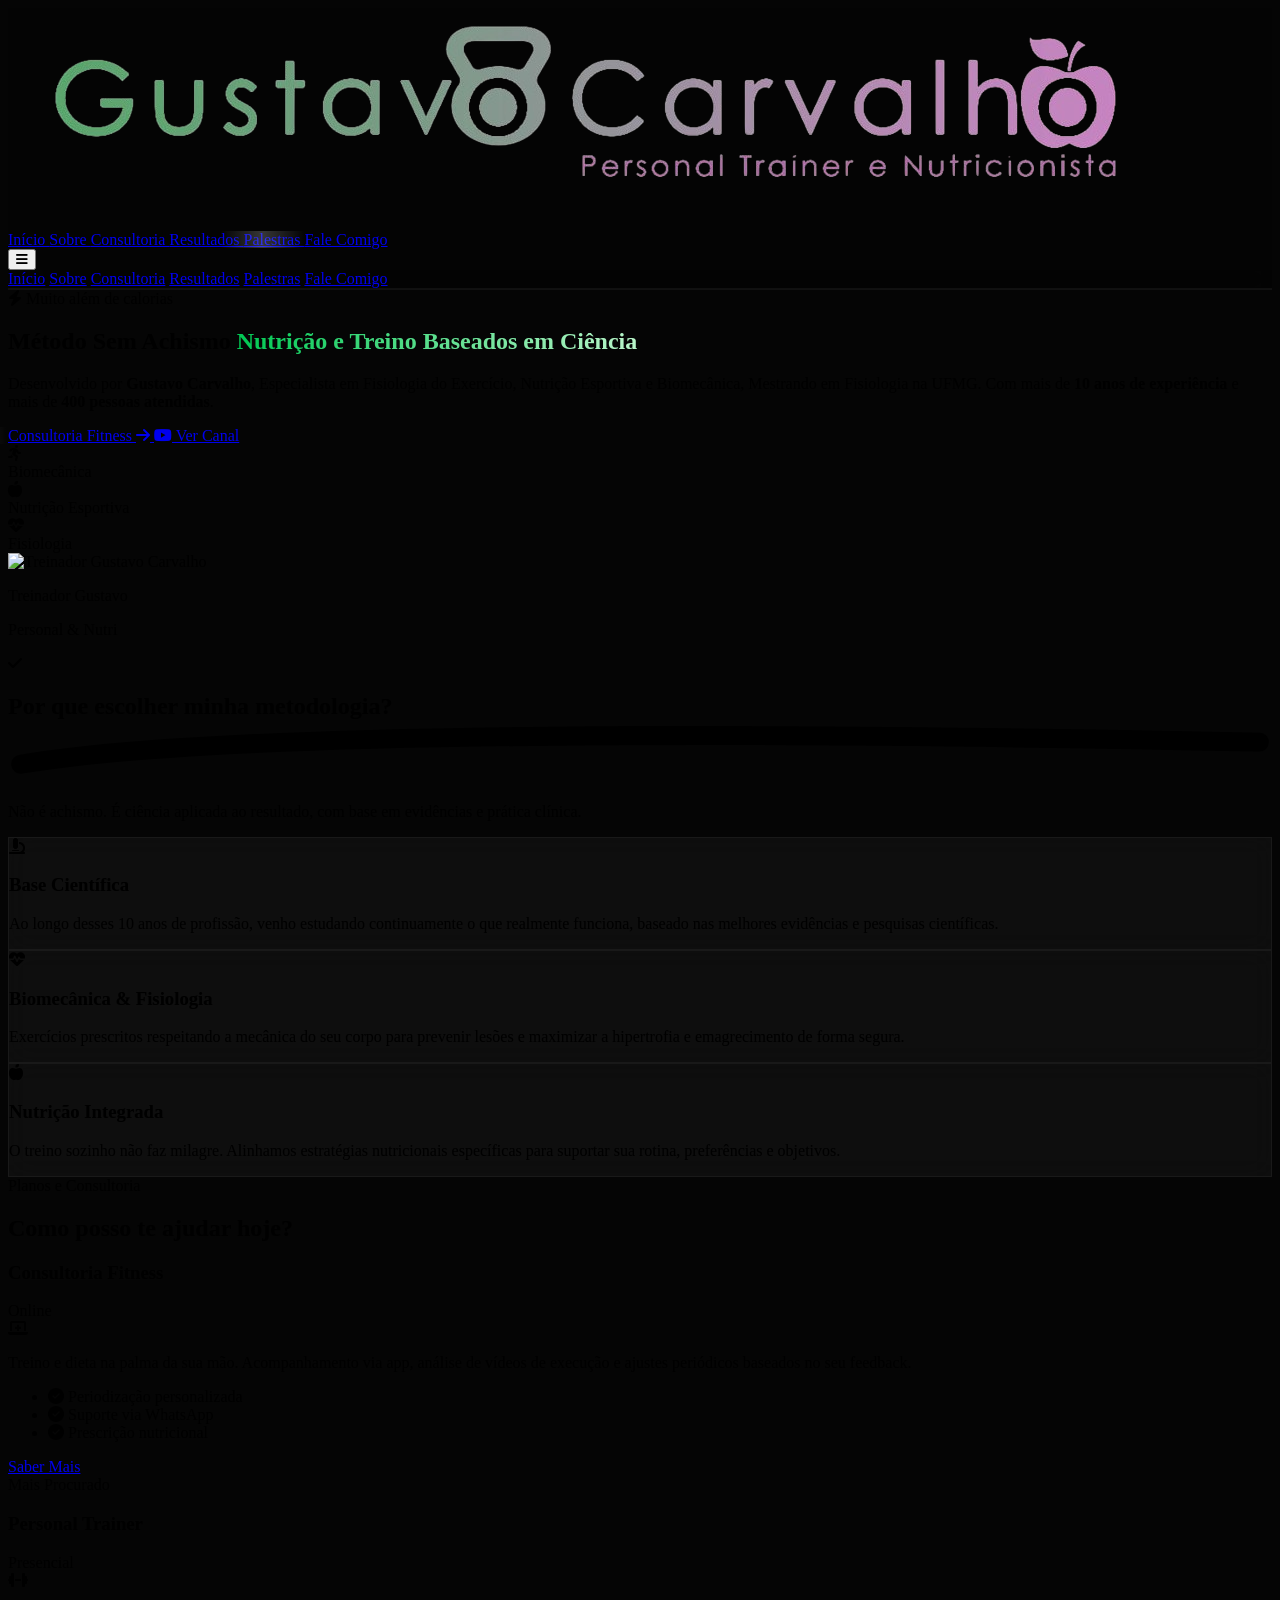
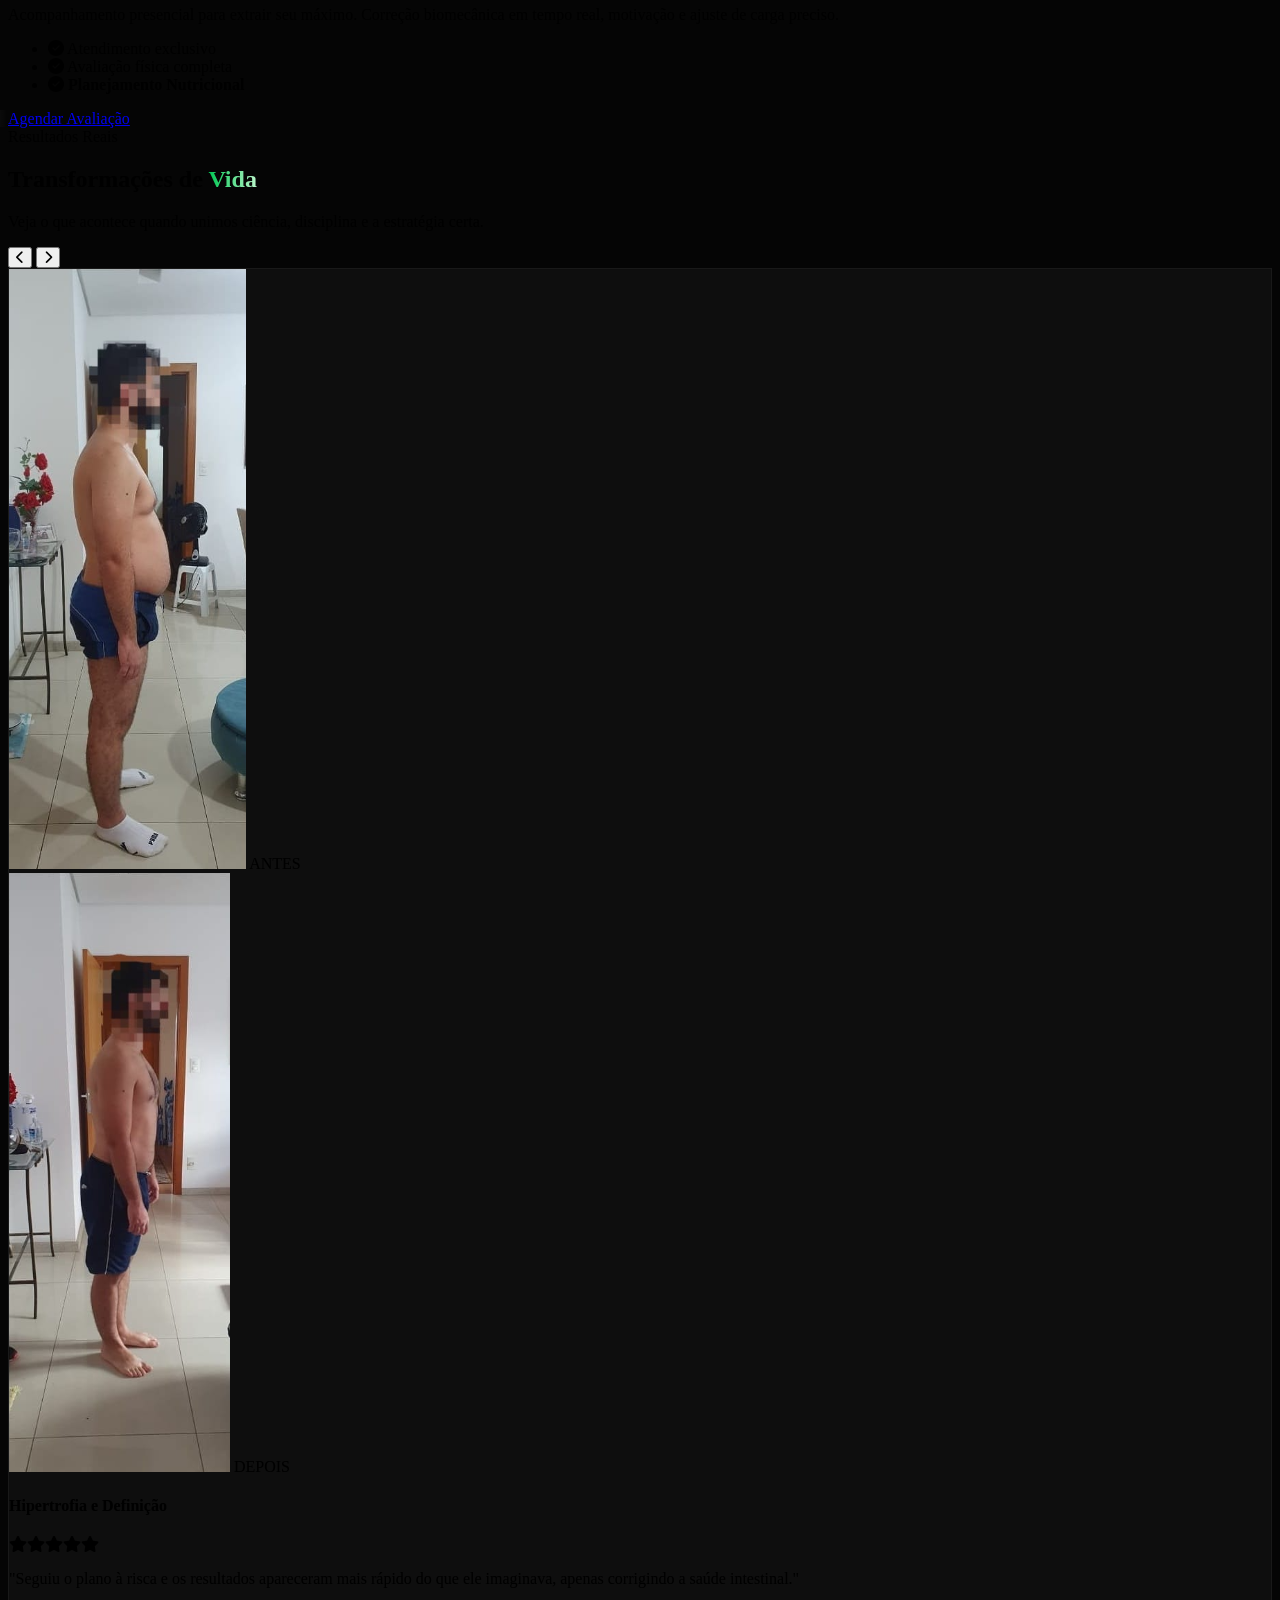
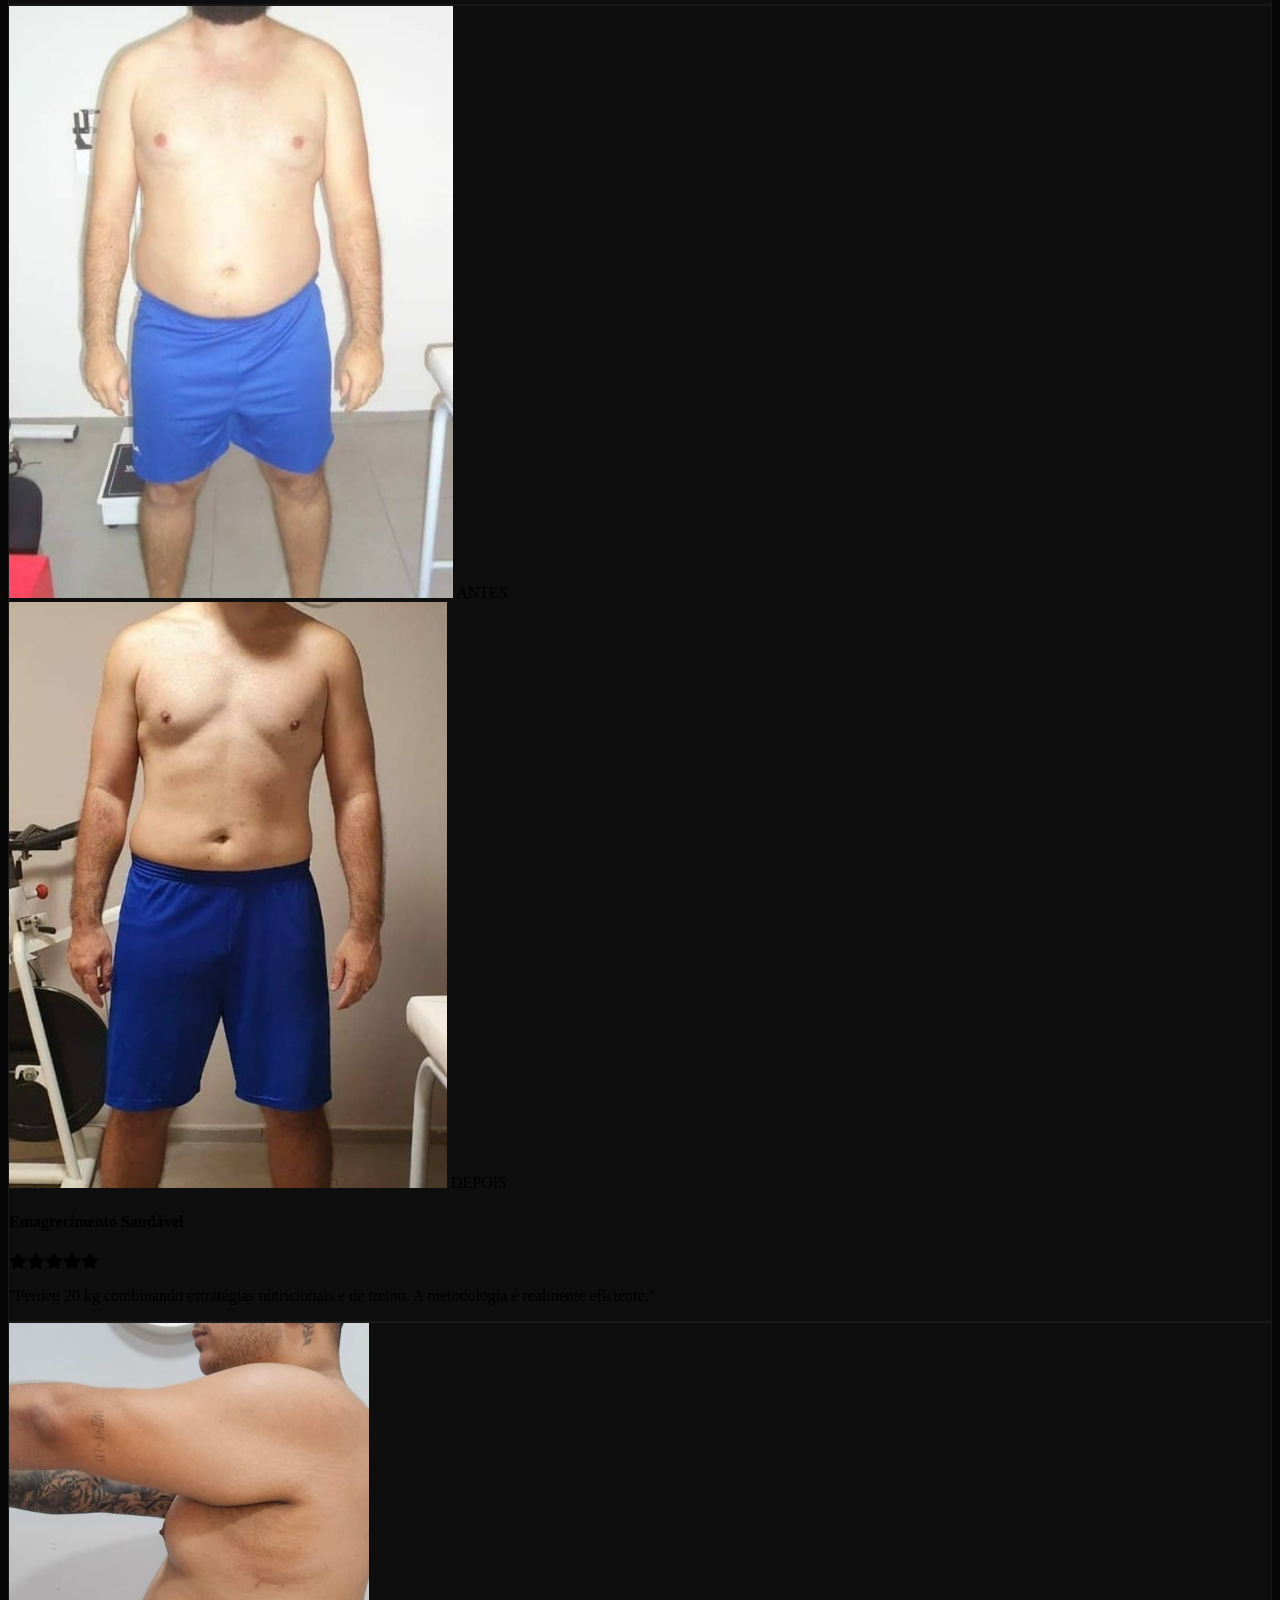
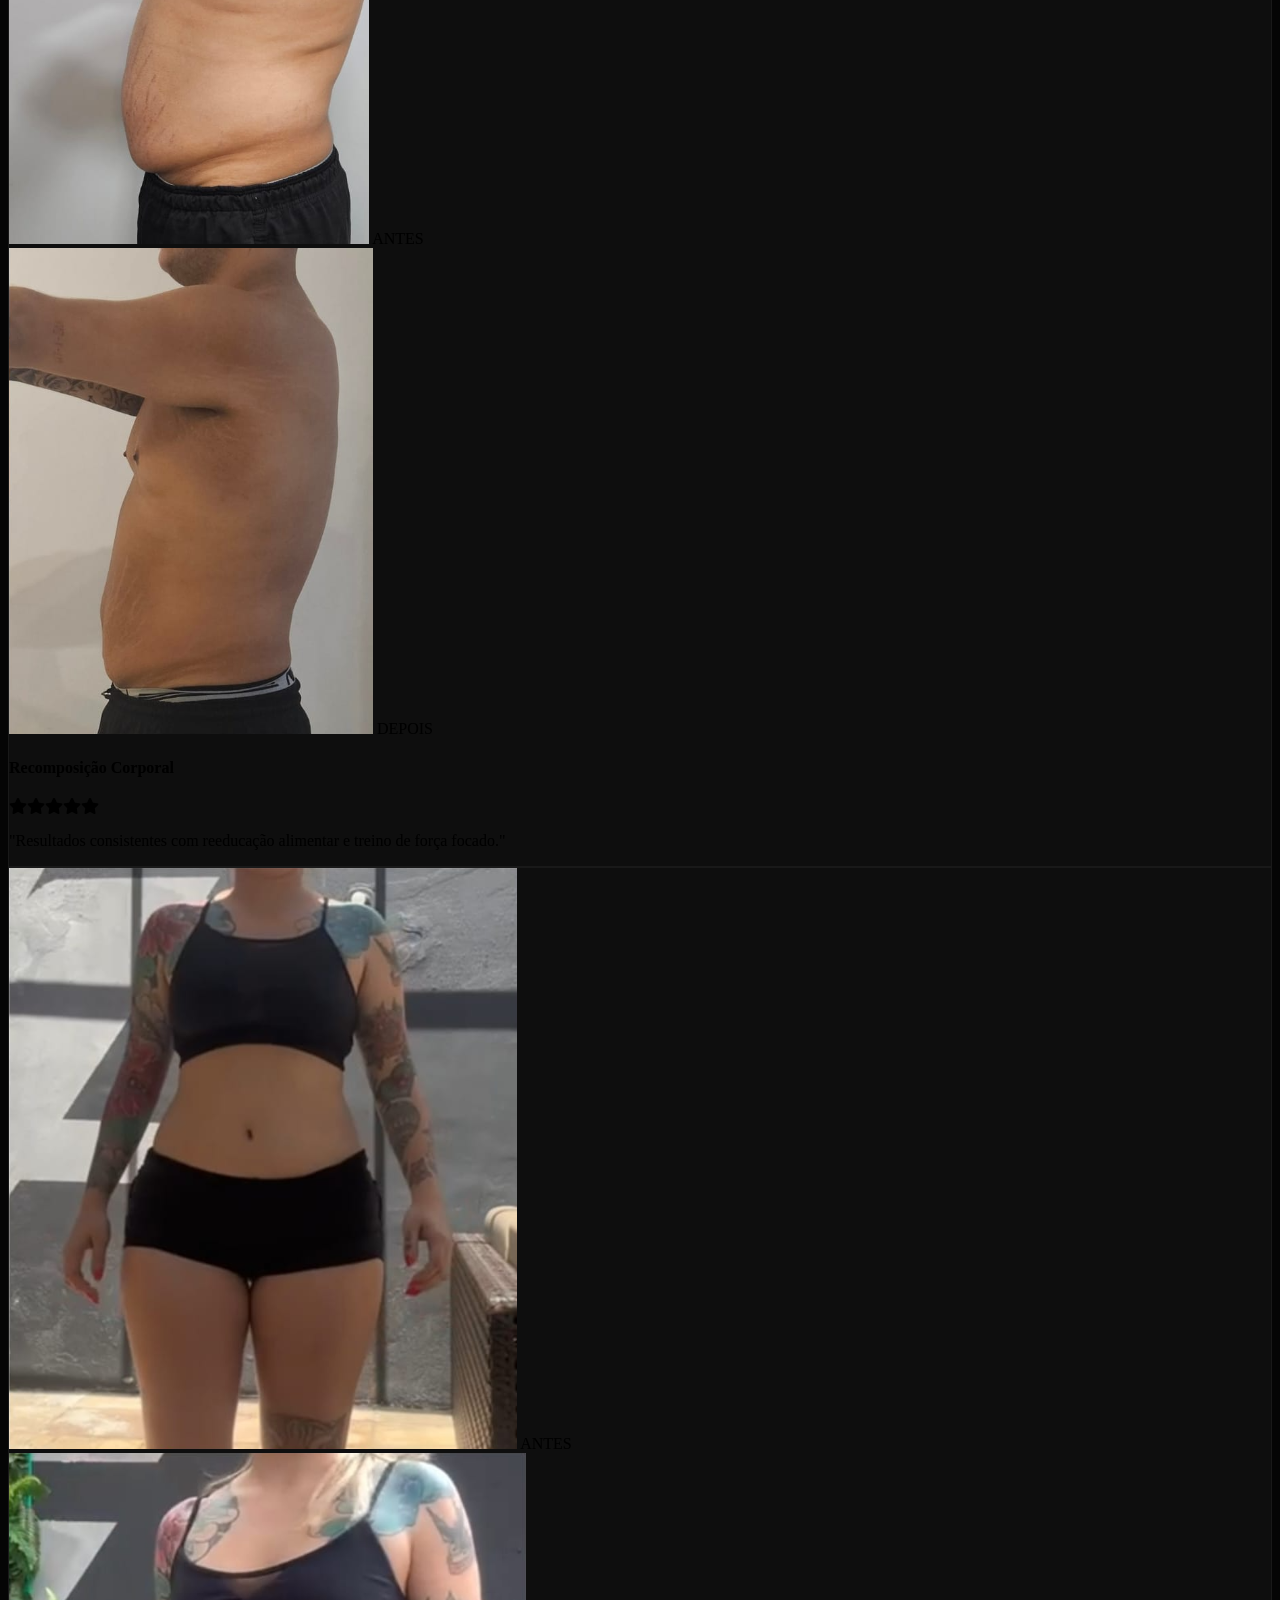
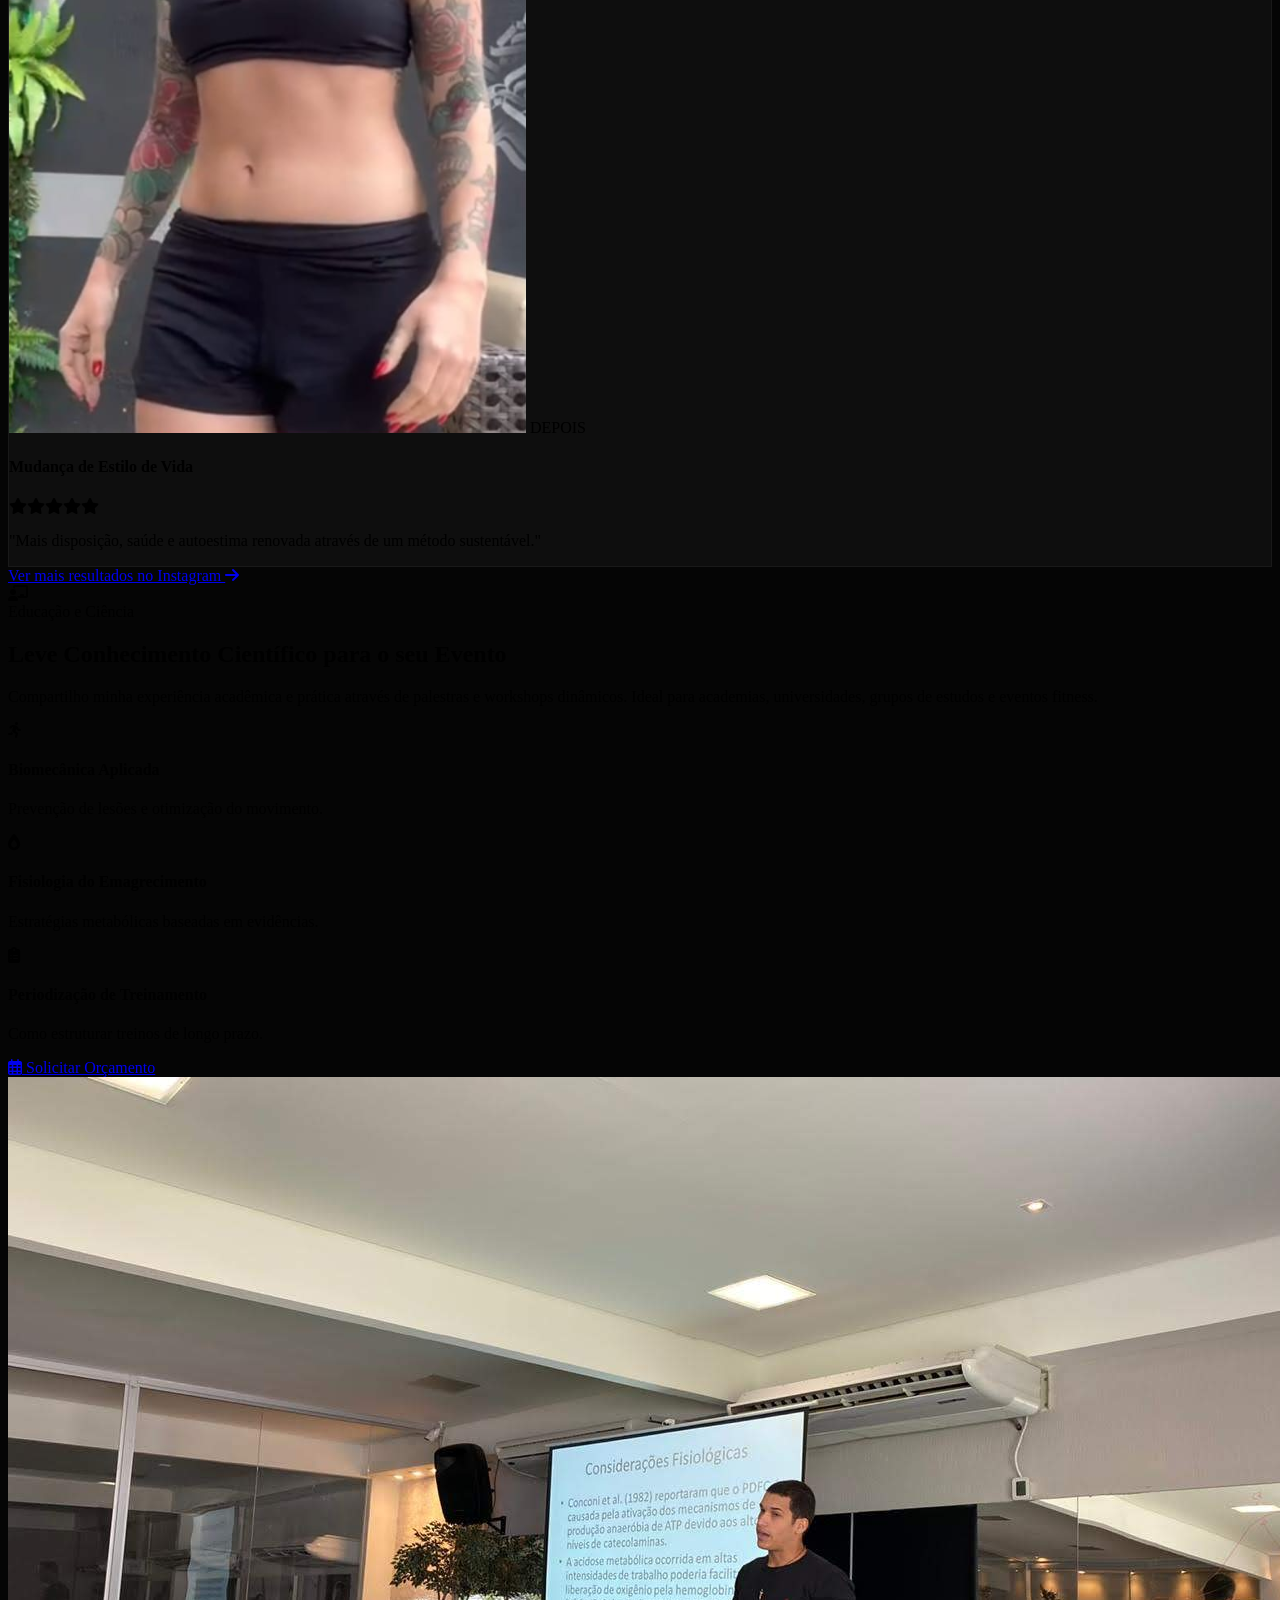
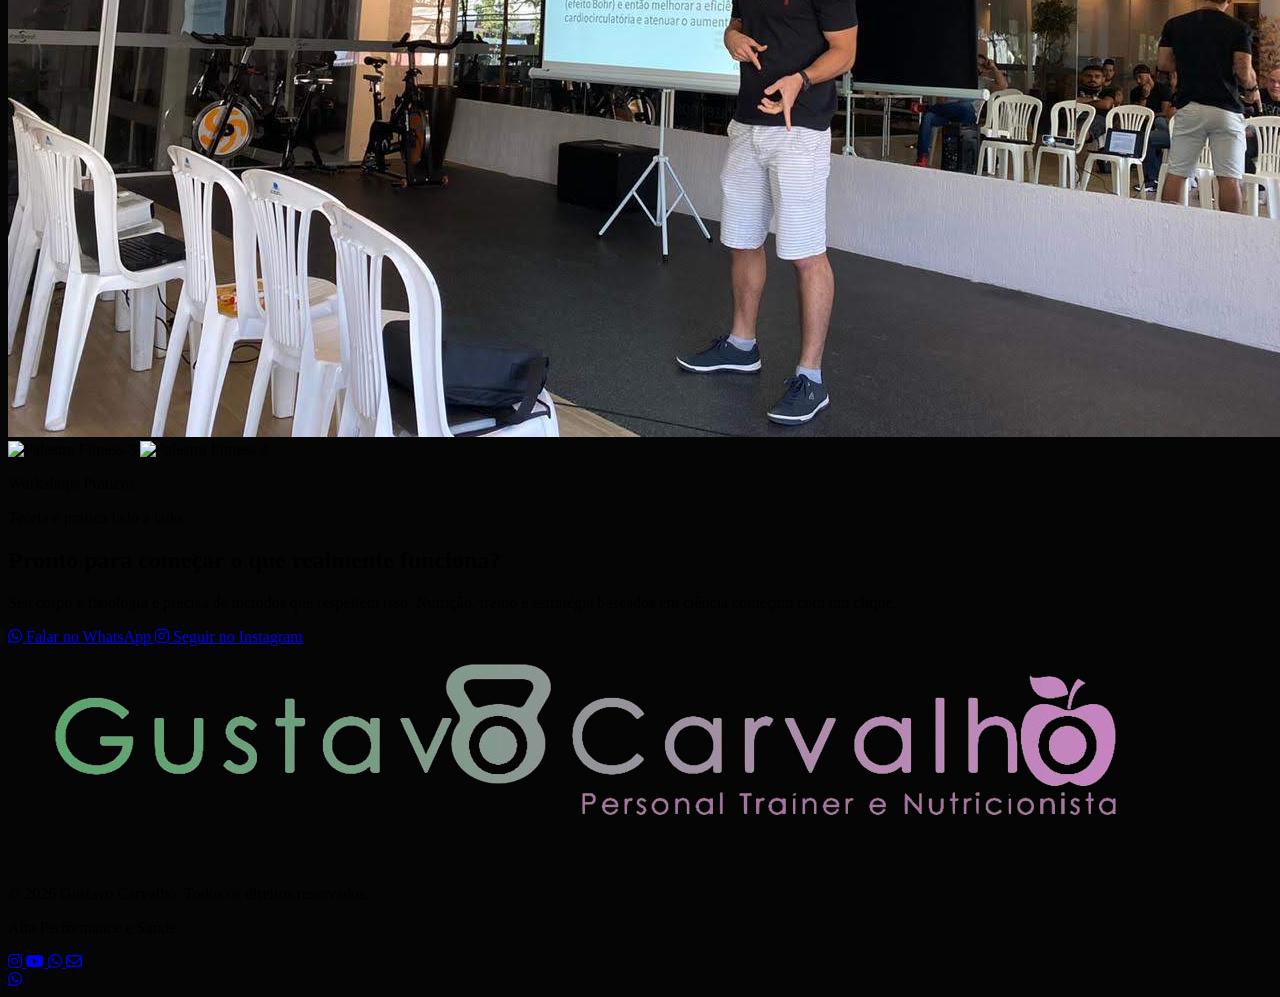
==== commit e8e53ca2: "Update index.html" ====
--- a/index.html
+++ b/index.html
@@ -647,9 +647,9 @@
                 <div class="relative reveal perspective-1000">
                     <div class="absolute inset-0 bg-gustavo-green blur-[60px] opacity-20"></div>
                     <div class="relative rounded-3xl overflow-hidden shadow-2xl border border-gray-700 group transform transition duration-700 hover:rotate-y-12 hover:scale-105" id="palestra-slider">
-                                           
-                        <!-- Slide 2 -->
-                        <img src="fotopalestra2.png" alt="Palestra Fitness 2" class="absolute inset-0 w-full h-full object-cover transition-opacity duration-1000 opacity-0 z-0">
+                        
+                        <!-- Slide 2 (Agora principal - Relative: Define altura) -->
+                        <img src="fotopalestra2.png" alt="Palestra Fitness 2" class="relative w-full h-full object-cover transition-opacity duration-1000 opacity-100 z-0">
                         
                         <!-- Slide 3 -->
                         <img src="fotopalestra3.png" alt="Palestra Fitness 3" class="absolute inset-0 w-full h-full object-cover transition-opacity duration-1000 opacity-0 z-0">
@@ -702,7 +702,7 @@
             <div class="flex flex-col md:flex-row justify-between items-center">
                 <div class="mb-8 md:mb-0 text-center md:text-left">
                     <img src="logo.png" alt="Logo Gustavo Carvalho" class="h-16 w-auto object-contain mb-6 mx-auto md:mx-0 opacity-80 hover:opacity-100 transition">
-                    <p class="text-gray-500 text-sm">© 2025 Gustavo Carvalho. Todos os direitos reservados.</p>
+                    <p class="text-gray-500 text-sm">© 2026 Gustavo Carvalho. Todos os direitos reservados.</p>
                     <p class="text-gray-600 text-xs mt-1">Alta Performance e Saúde.</p>
                 </div>
                 
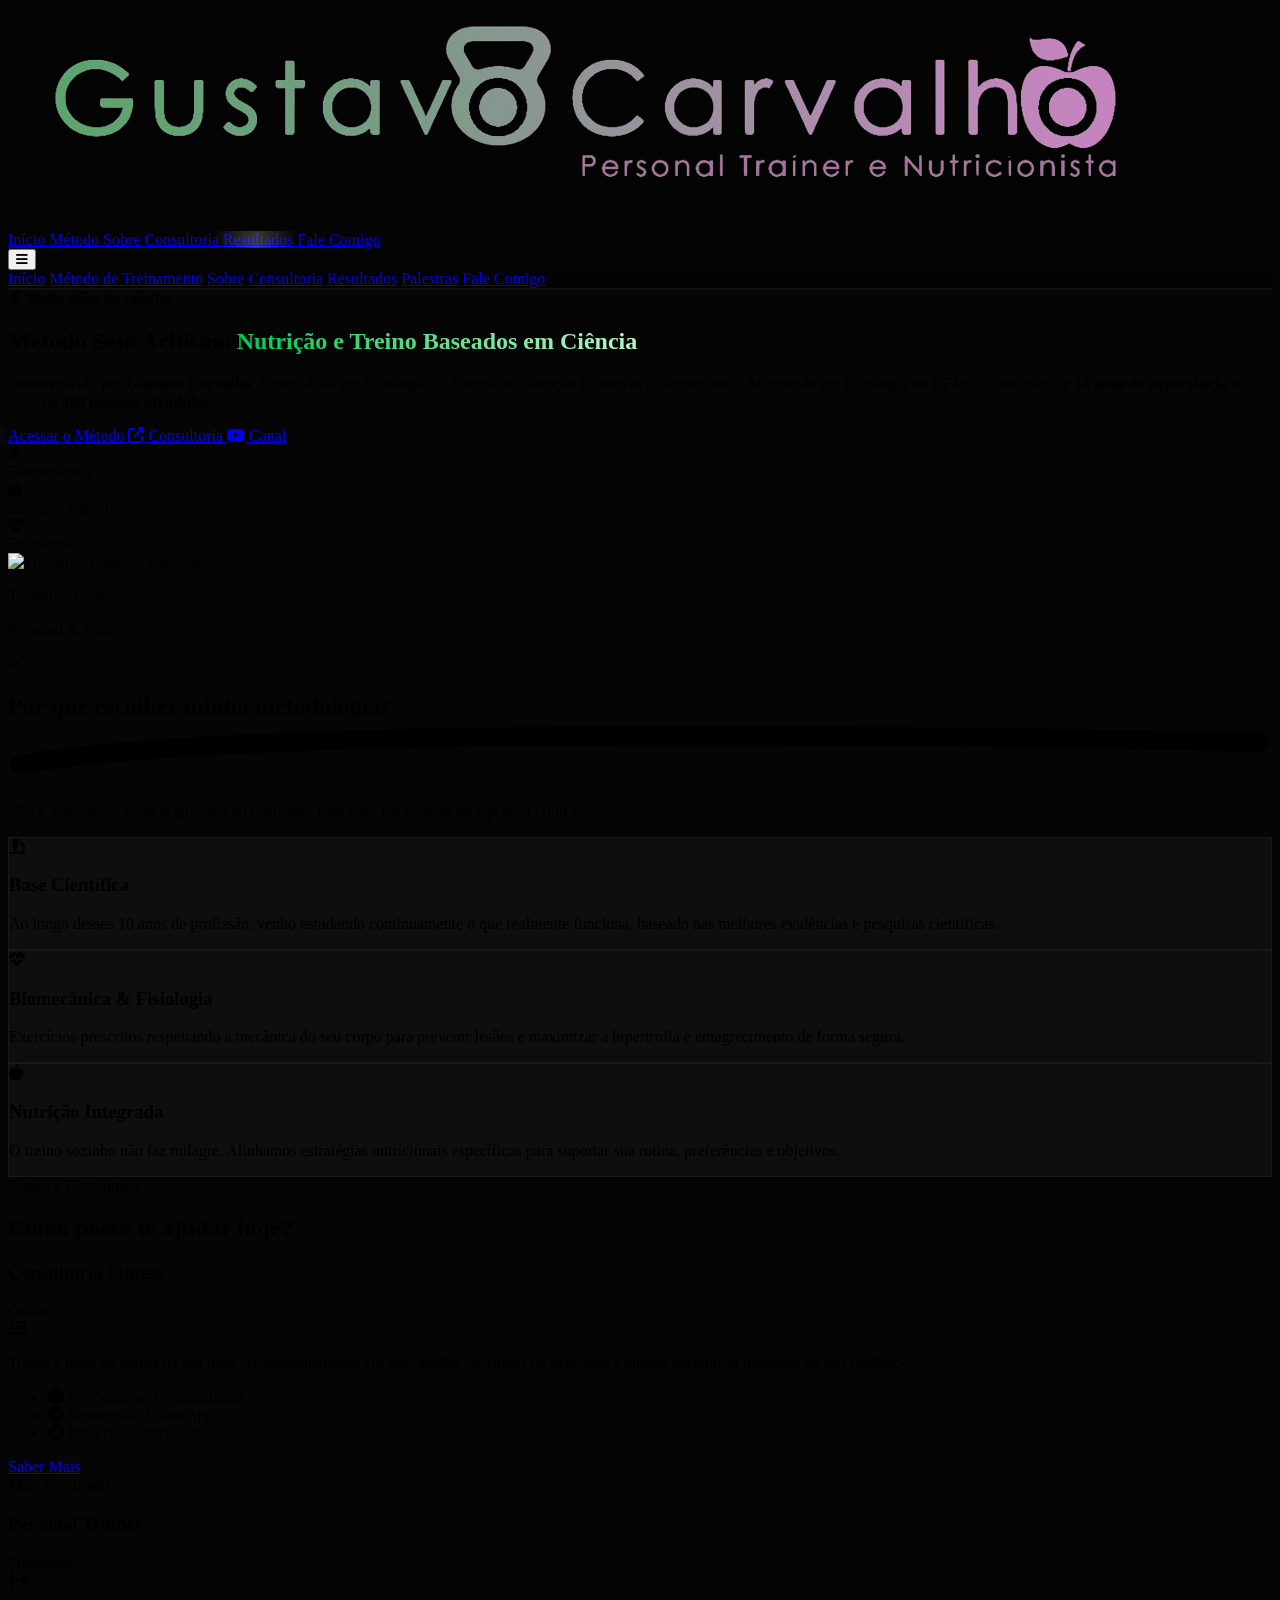
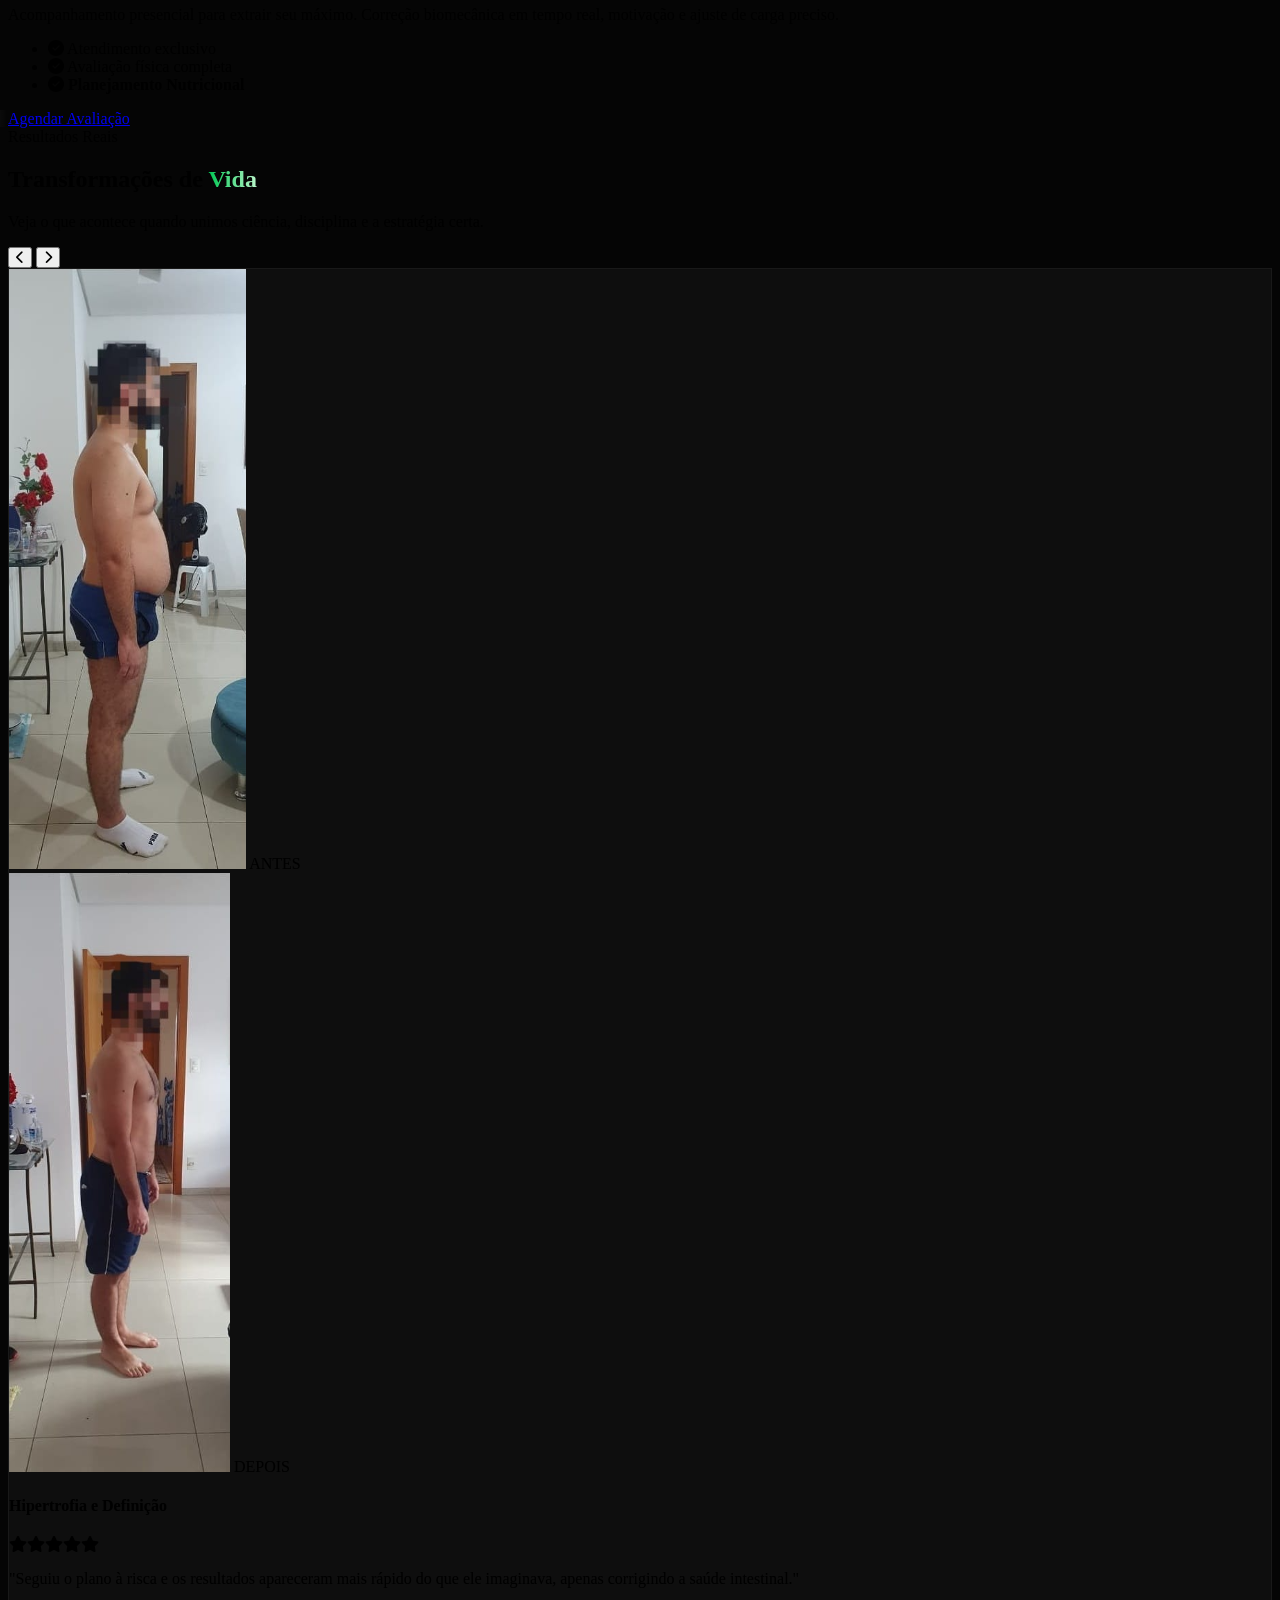
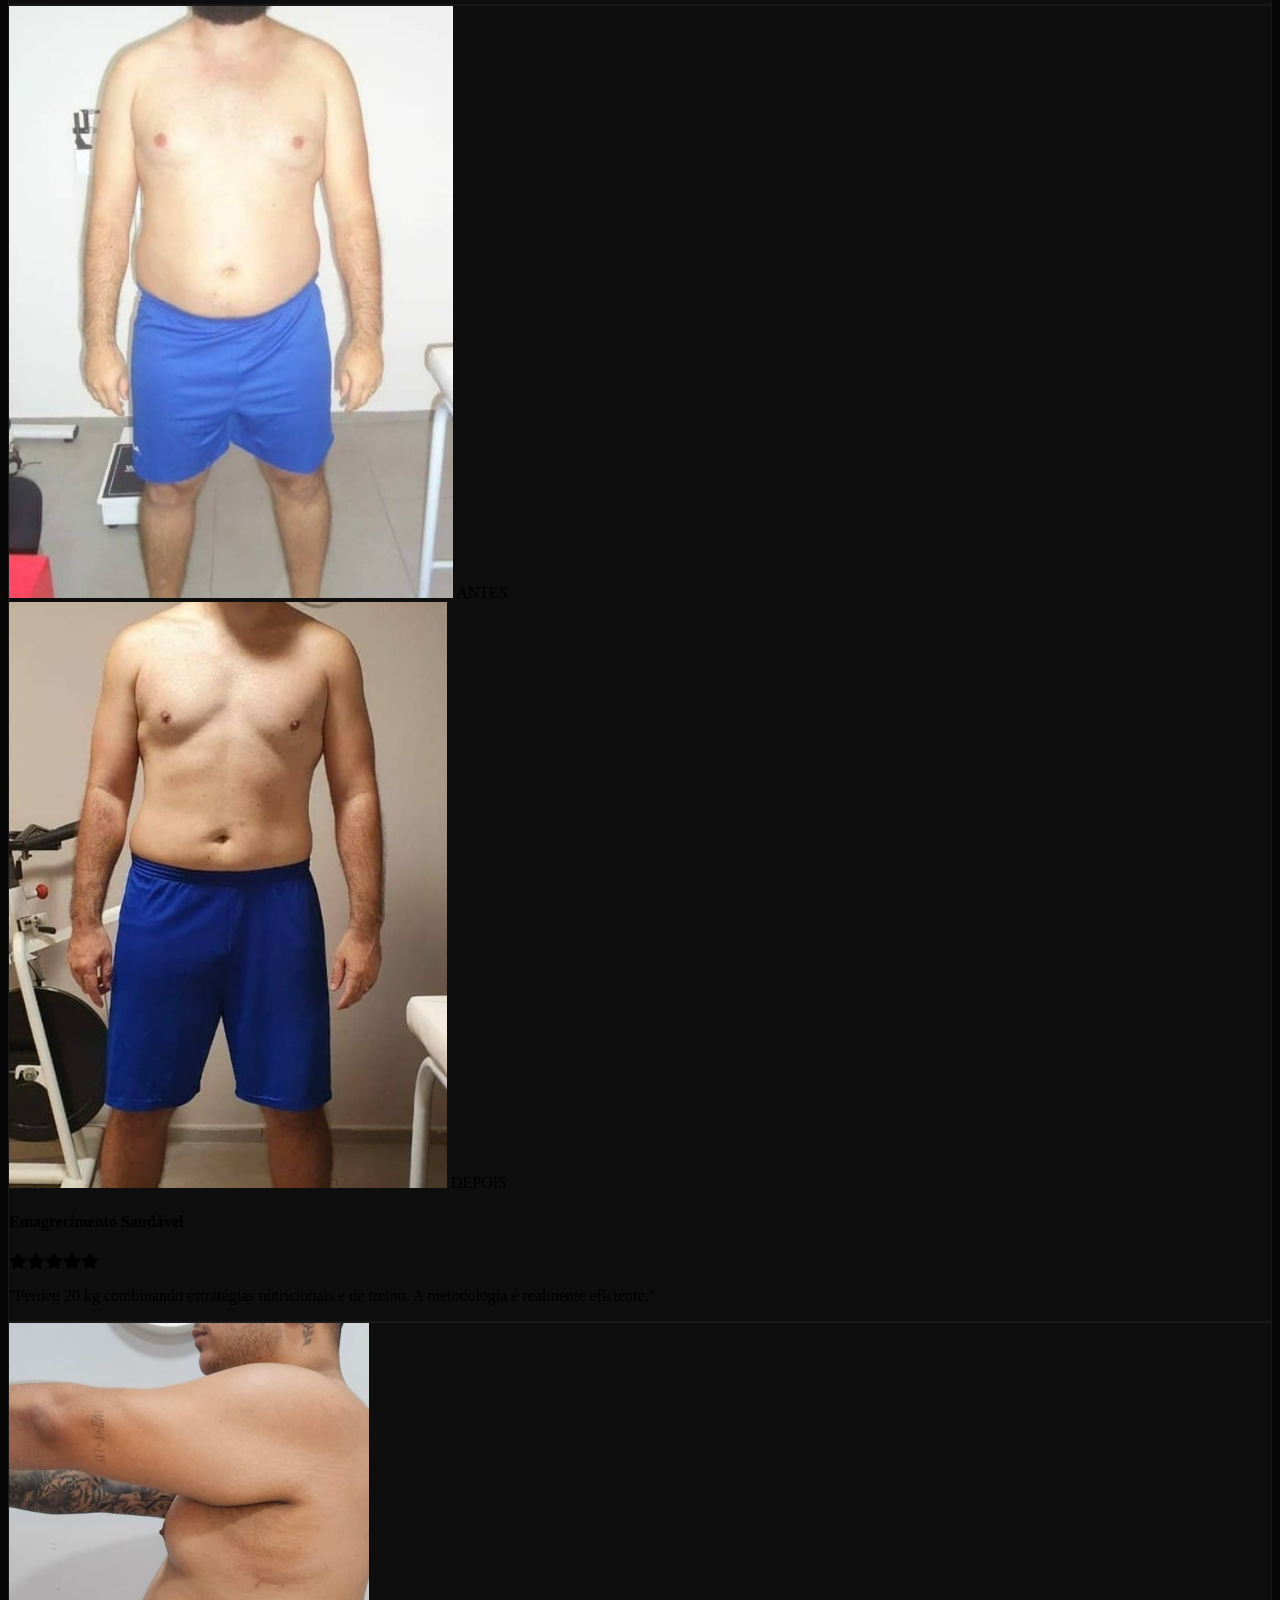
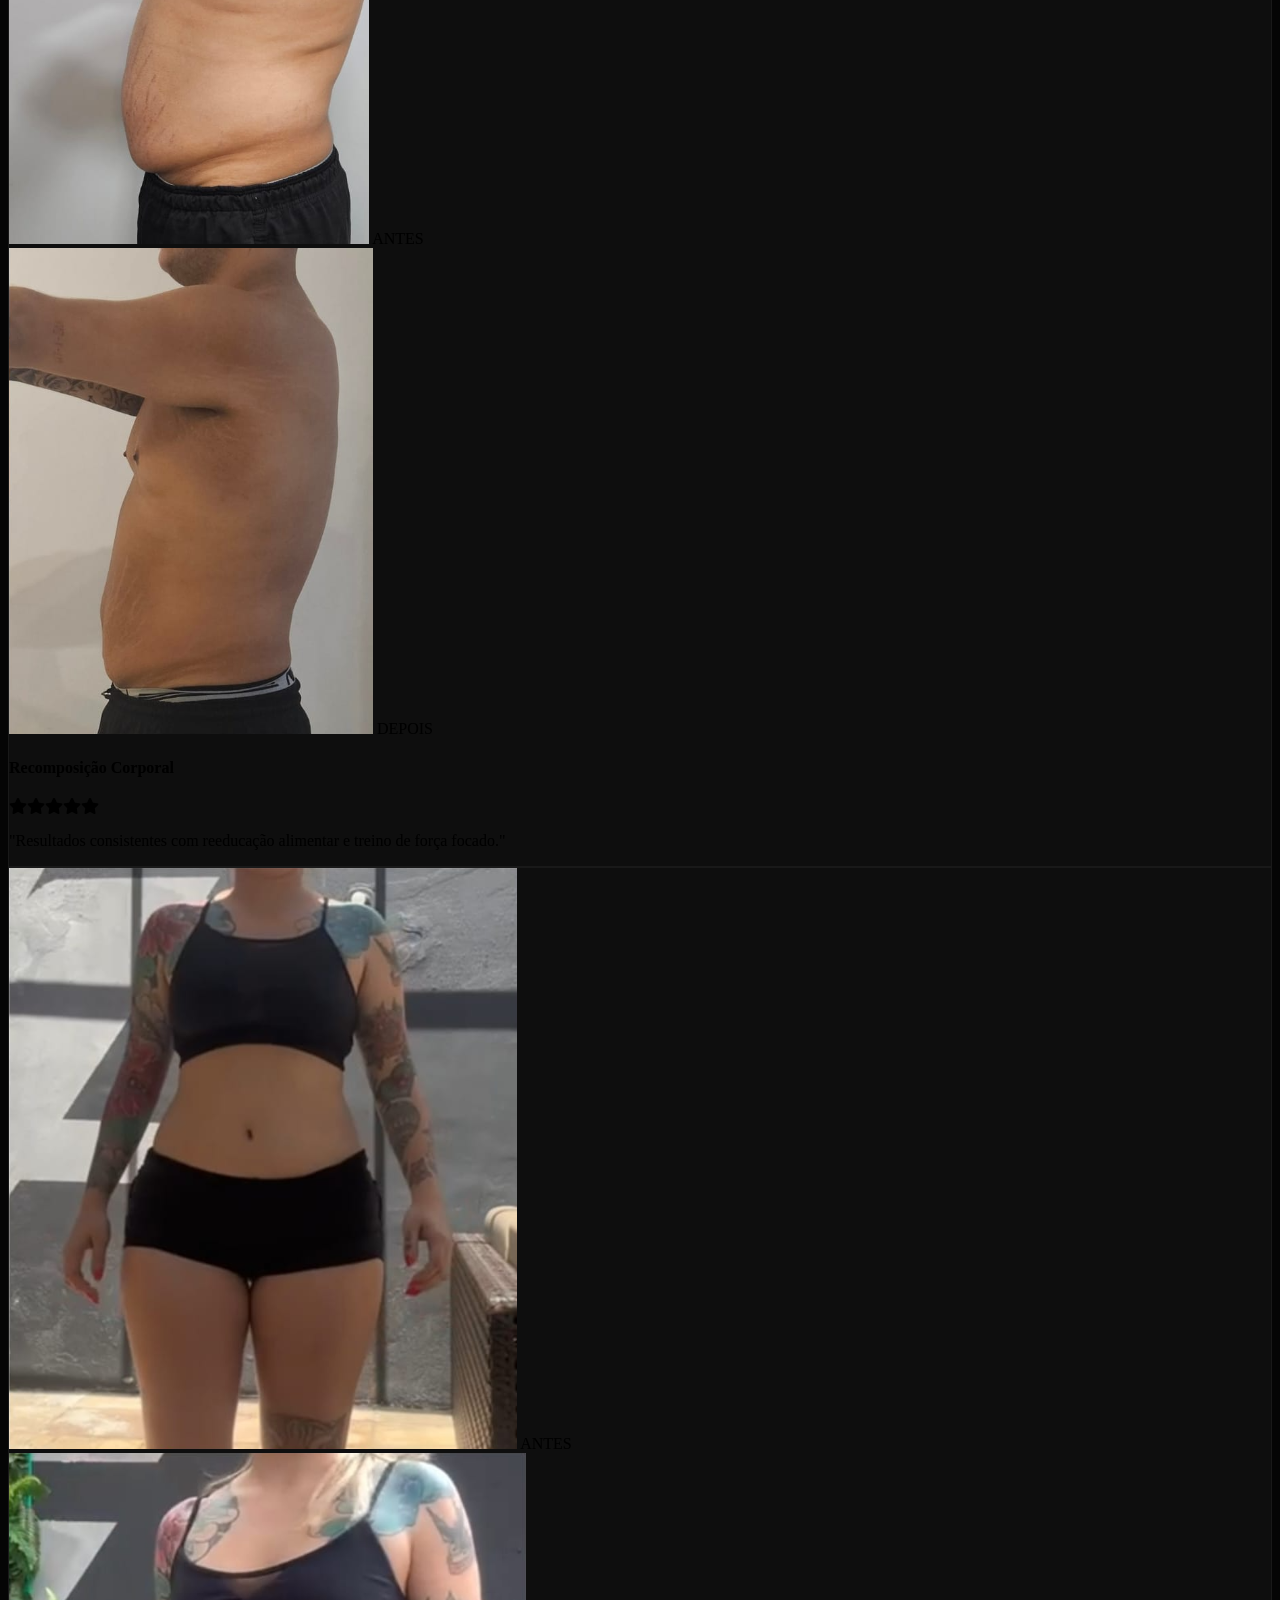
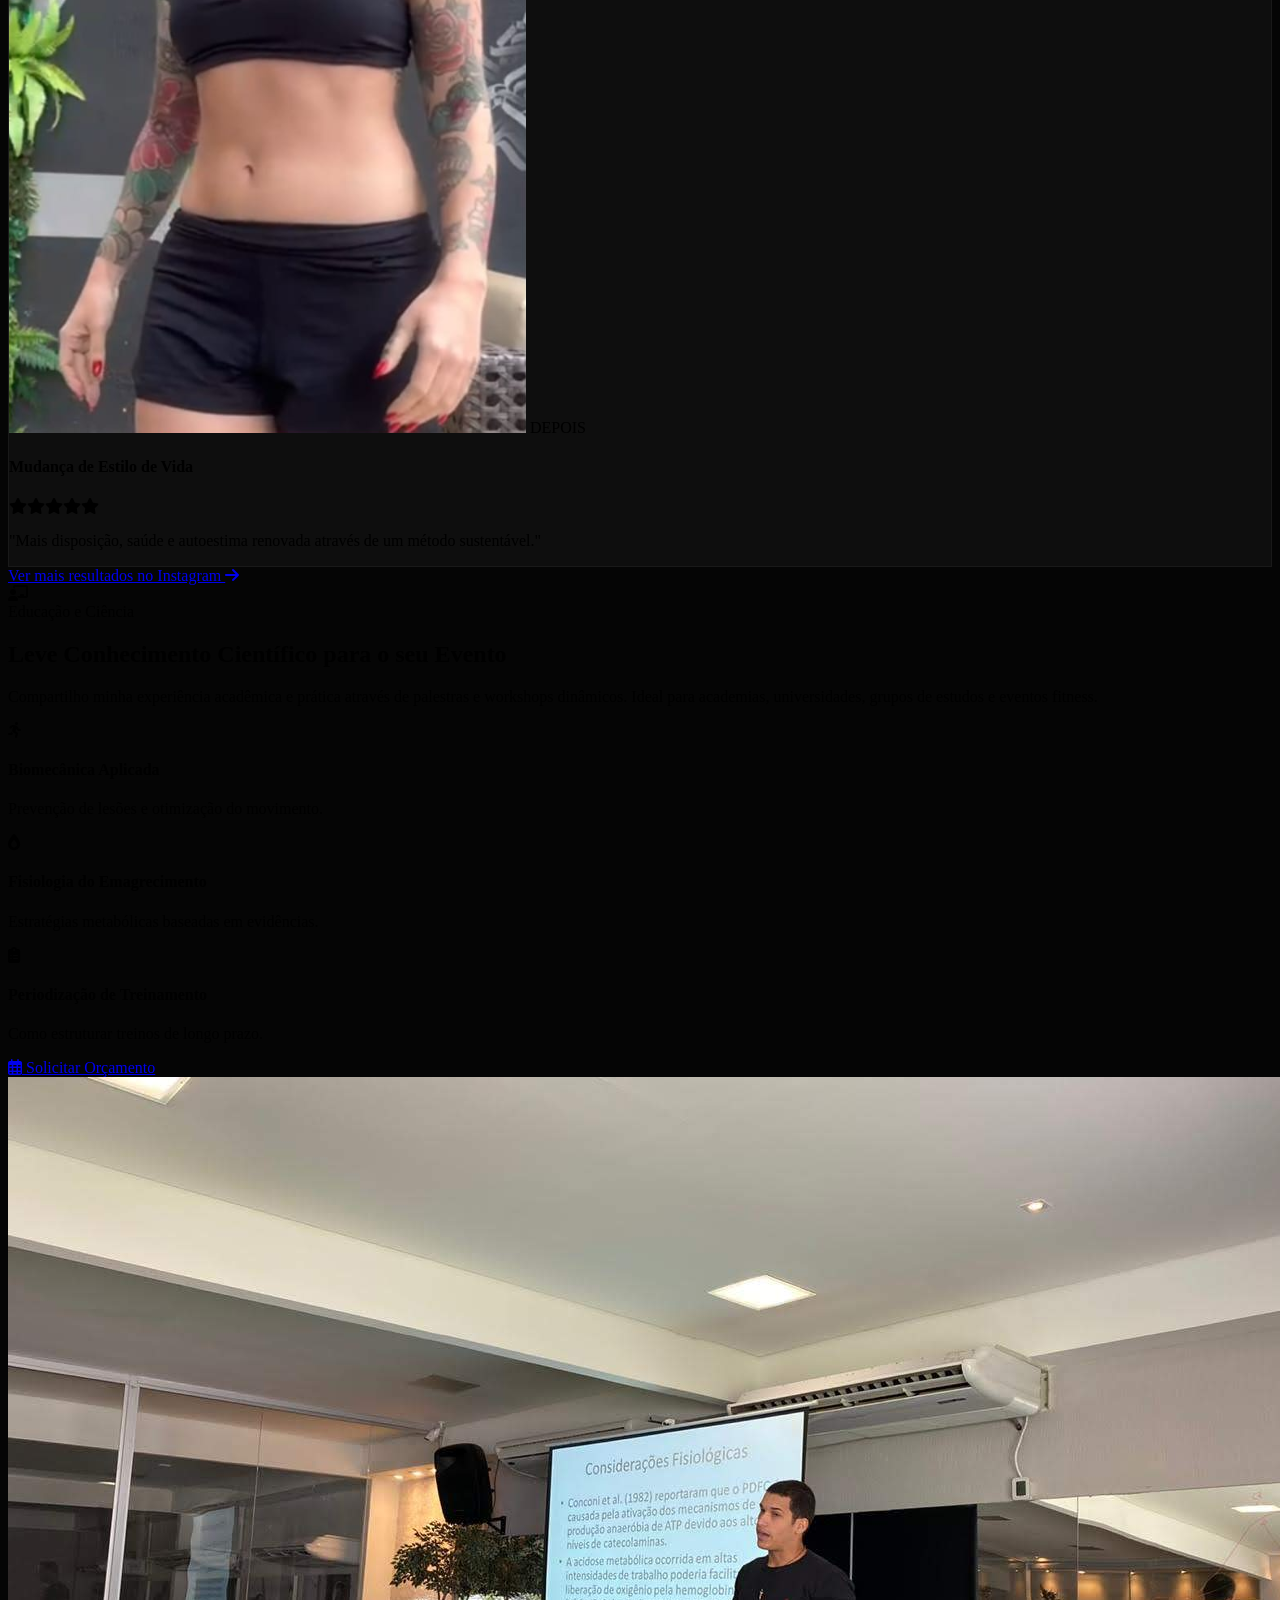
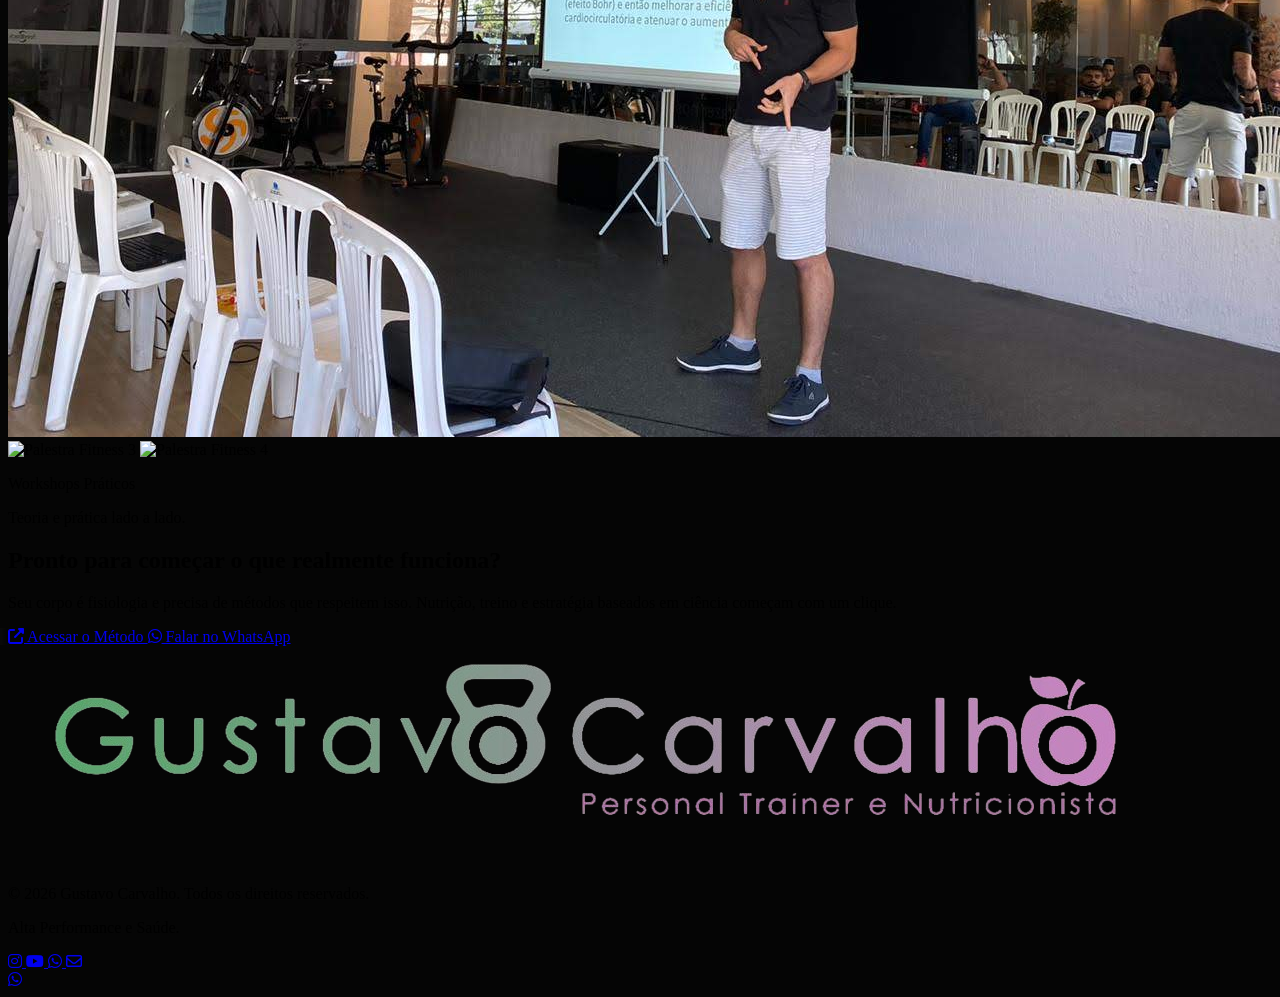
==== commit 8a7035e9: "Update fmt.Println message from 'Hello' to 'Goodbye'" ====
--- a/index.html
+++ b/index.html
@@ -184,6 +184,10 @@
                             Início
                             <span class="absolute bottom-0 left-0 w-0 h-0.5 bg-gustavo-green transition-all duration-300 group-hover:w-full"></span>
                         </a>
+                        <a href="https://metodo-treinamento.vercel.app" target="_blank" class="hover:text-gustavo-green text-gustavo-green transition px-3 py-2 rounded-md text-sm font-bold tracking-wide relative group">
+                            Método
+                            <span class="absolute bottom-0 left-0 w-full h-0.5 bg-gustavo-green transition-all duration-300"></span>
+                        </a>
                         <a href="#sobre" class="hover:text-gustavo-green transition px-3 py-2 rounded-md text-sm font-medium tracking-wide relative group">
                             Sobre
                             <span class="absolute bottom-0 left-0 w-0 h-0.5 bg-gustavo-green transition-all duration-300 group-hover:w-full"></span>
@@ -194,10 +198,6 @@
                         </a>
                         <a href="#resultados" class="hover:text-gustavo-green transition px-3 py-2 rounded-md text-sm font-medium tracking-wide relative group">
                             Resultados
-                            <span class="absolute bottom-0 left-0 w-0 h-0.5 bg-gustavo-green transition-all duration-300 group-hover:w-full"></span>
-                        </a>
-                        <a href="#palestras" class="hover:text-gustavo-green transition px-3 py-2 rounded-md text-sm font-medium tracking-wide relative group">
-                            Palestras
                             <span class="absolute bottom-0 left-0 w-0 h-0.5 bg-gustavo-green transition-all duration-300 group-hover:w-full"></span>
                         </a>
                         <!-- Atualizado para link direto do WhatsApp -->
@@ -218,6 +218,7 @@
         <div class="hidden md:hidden glass-nav absolute w-full border-b border-gray-700 top-20 left-0 z-40 transition-all duration-300" id="mobile-menu">
             <div class="px-4 pt-4 pb-6 space-y-2">
                 <a href="#home" onclick="toggleMenu()" class="block px-3 py-3 rounded-xl text-base font-medium hover:bg-white/10 hover:text-gustavo-green transition">Início</a>
+                <a href="https://metodo-treinamento.vercel.app" target="_blank" onclick="toggleMenu()" class="block px-3 py-3 rounded-xl text-base font-bold text-gustavo-green hover:bg-white/10 transition">Método de Treinamento</a>
                 <a href="#sobre" onclick="toggleMenu()" class="block px-3 py-3 rounded-xl text-base font-medium hover:bg-white/10 hover:text-gustavo-green transition">Sobre</a>
                 <a href="#servicos" onclick="toggleMenu()" class="block px-3 py-3 rounded-xl text-base font-medium hover:bg-white/10 hover:text-gustavo-green transition">Consultoria</a>
                 <a href="#resultados" onclick="toggleMenu()" class="block px-3 py-3 rounded-xl text-base font-medium hover:bg-white/10 hover:text-gustavo-green transition">Resultados</a>
@@ -244,13 +245,16 @@
                     <p class="mt-6 text-lg text-gray-300 sm:mt-8 sm:max-w-xl sm:mx-auto md:mt-8 lg:mx-0 font-light leading-relaxed">
                         Desenvolvido por <strong class="text-white">Gustavo Carvalho</strong>, Especialista em Fisiologia do Exercício, Nutrição Esportiva e Biomecânica, Mestrando em Fisiologia na UFMG. Com mais de <strong class="text-white">10 anos de experiência</strong> e mais de <strong class="text-white">400 pessoas atendidas</strong>.
                     </p>
-                    <div class="mt-10 sm:max-w-lg sm:mx-auto sm:text-center lg:text-left lg:mx-0 flex flex-col sm:flex-row gap-5">
-                        <a href="#servicos" class="group flex items-center justify-center px-8 py-4 text-base font-bold rounded-full text-black bg-gustavo-green hover:bg-white hover:scale-105 transition duration-300 shadow-[0_0_20px_rgba(0,200,83,0.5)] btn-glow">
-                            Consultoria Fitness
-                            <i class="fas fa-arrow-right ml-2 transform group-hover:translate-x-1 transition"></i>
-                        </a>
-                        <a href="https://www.youtube.com/channel/UCJ9dFbi07R8DbAcdnVMB5sw" target="_blank" class="flex items-center justify-center px-8 py-4 border border-gray-600 text-base font-medium rounded-full text-white hover:border-gustavo-green hover:text-gustavo-green hover:bg-gustavo-green/10 transition duration-300 backdrop-blur-sm">
-                            <i class="fab fa-youtube mr-2"></i> Ver Canal
+                    <div class="mt-10 sm:max-w-lg sm:mx-auto sm:text-center lg:text-left lg:mx-0 flex flex-col sm:flex-row flex-wrap gap-5">
+                        <a href="https://metodo-treinamento.vercel.app" target="_blank" class="group flex items-center justify-center px-8 py-4 text-base font-bold rounded-full text-black bg-gustavo-green hover:bg-white hover:scale-105 transition duration-300 shadow-[0_0_20px_rgba(0,200,83,0.5)] btn-glow w-full sm:w-auto">
+                            Acessar o Método
+                            <i class="fas fa-external-link-alt ml-2 transform group-hover:translate-x-1 transition"></i>
+                        </a>
+                        <a href="#servicos" class="flex items-center justify-center px-8 py-4 border border-gray-600 text-base font-medium rounded-full text-white hover:border-gustavo-green hover:text-gustavo-green hover:bg-gustavo-green/10 transition duration-300 backdrop-blur-sm w-full sm:w-auto">
+                            Consultoria
+                        </a>
+                        <a href="https://www.youtube.com/channel/UCJ9dFbi07R8DbAcdnVMB5sw" target="_blank" class="flex items-center justify-center px-8 py-4 border border-gray-600 text-base font-medium rounded-full text-white hover:border-gustavo-green hover:text-gustavo-green hover:bg-gustavo-green/10 transition duration-300 backdrop-blur-sm w-full sm:w-auto">
+                            <i class="fab fa-youtube mr-2"></i> Canal
                         </a>
                     </div>
                     
@@ -685,12 +689,12 @@
             <p class="text-xl text-black/80 mb-12 font-medium max-w-2xl mx-auto">
                 Seu corpo é fisiologia e precisa de métodos que respeitem isso. Nutrição, treino e estratégia baseados em ciência começam com um clique.
             </p>
-            <div class="flex flex-col sm:flex-row justify-center gap-6">
-                <a href="https://wa.me/5531982049721" class="flex items-center justify-center px-10 py-5 bg-black text-white font-bold rounded-full text-lg hover:scale-105 transition shadow-2xl btn-glow border border-transparent hover:border-white/20">
-                    <i class="fab fa-whatsapp mr-2 text-2xl text-green-400"></i> Falar no WhatsApp
+            <div class="flex flex-col sm:flex-row flex-wrap justify-center gap-6">
+                <a href="https://metodo-treinamento.vercel.app" target="_blank" class="flex items-center justify-center px-10 py-5 bg-black text-white font-bold rounded-full text-lg hover:bg-white hover:text-black hover:scale-105 transition shadow-[0_0_20px_rgba(0,0,0,0.5)] btn-glow">
+                    <i class="fas fa-external-link-alt mr-2 text-xl"></i> Acessar o Método
                 </a>
-                <a href="https://www.instagram.com/gustavopersonal.nutri/" target="_blank" class="flex items-center justify-center px-10 py-5 bg-white/20 backdrop-blur-sm border-2 border-black text-black font-bold rounded-full text-lg hover:bg-black hover:text-white transition shadow-xl">
-                    <i class="fab fa-instagram mr-2 text-2xl"></i> Seguir no Instagram
+                <a href="https://wa.me/5531982049721" class="flex items-center justify-center px-10 py-5 bg-white/20 backdrop-blur-sm border-2 border-black text-black font-bold rounded-full text-lg hover:bg-black hover:text-white transition shadow-xl">
+                    <i class="fab fa-whatsapp mr-2 text-2xl"></i> Falar no WhatsApp
                 </a>
             </div>
         </div>
@@ -817,4 +821,3 @@
     </script>
 </body>
 </html>
-
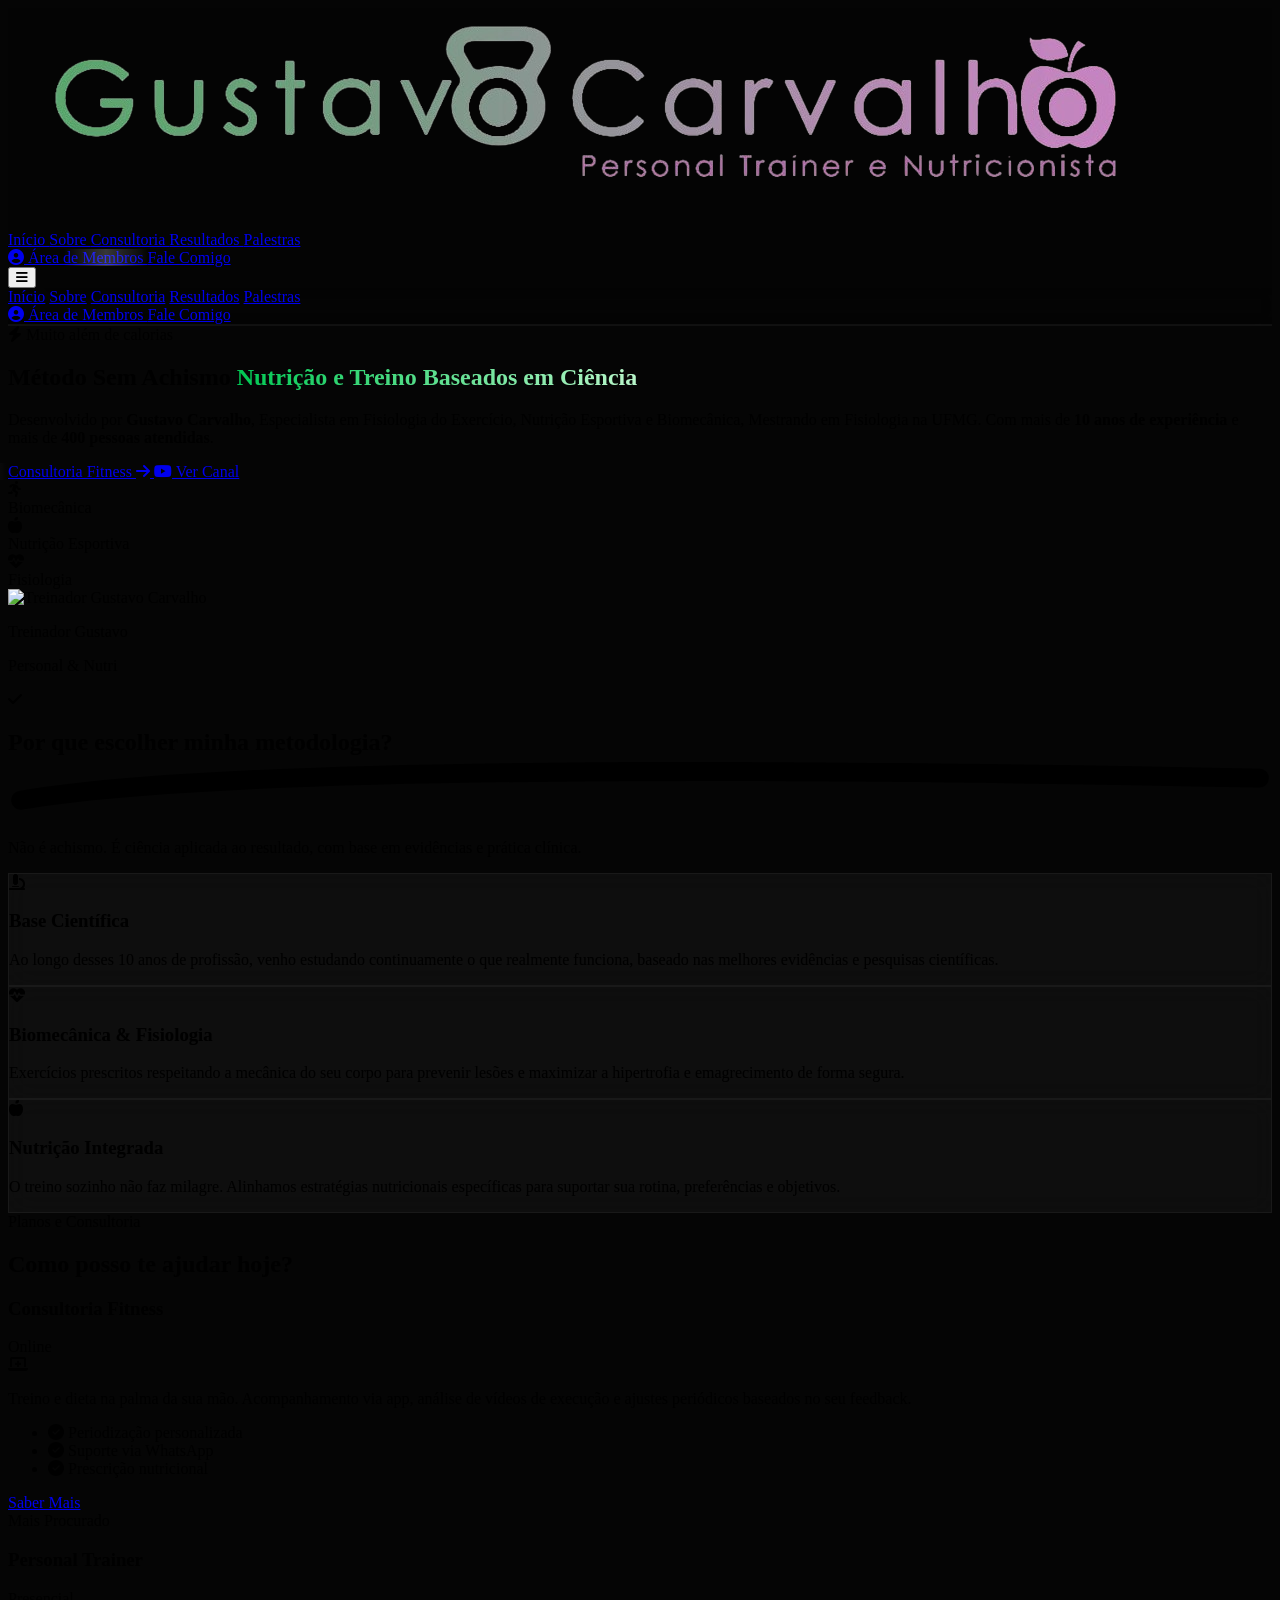
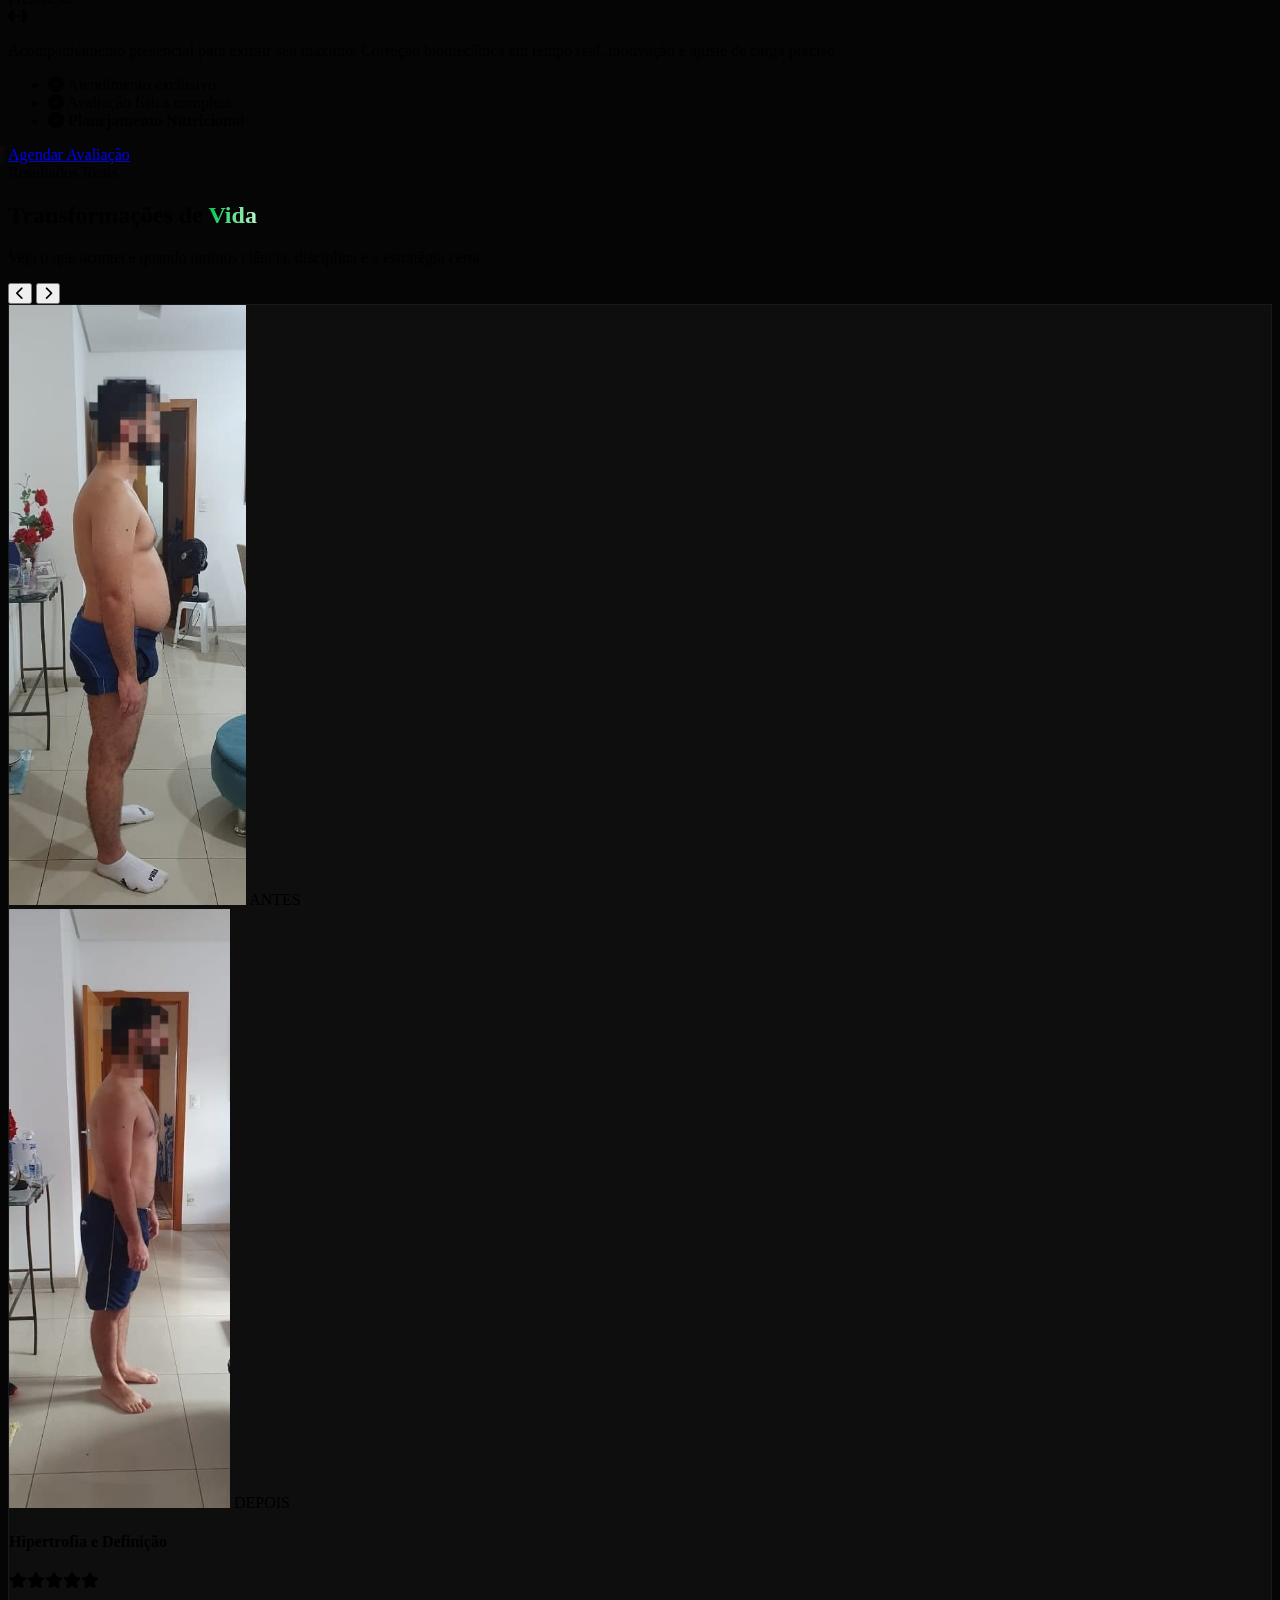
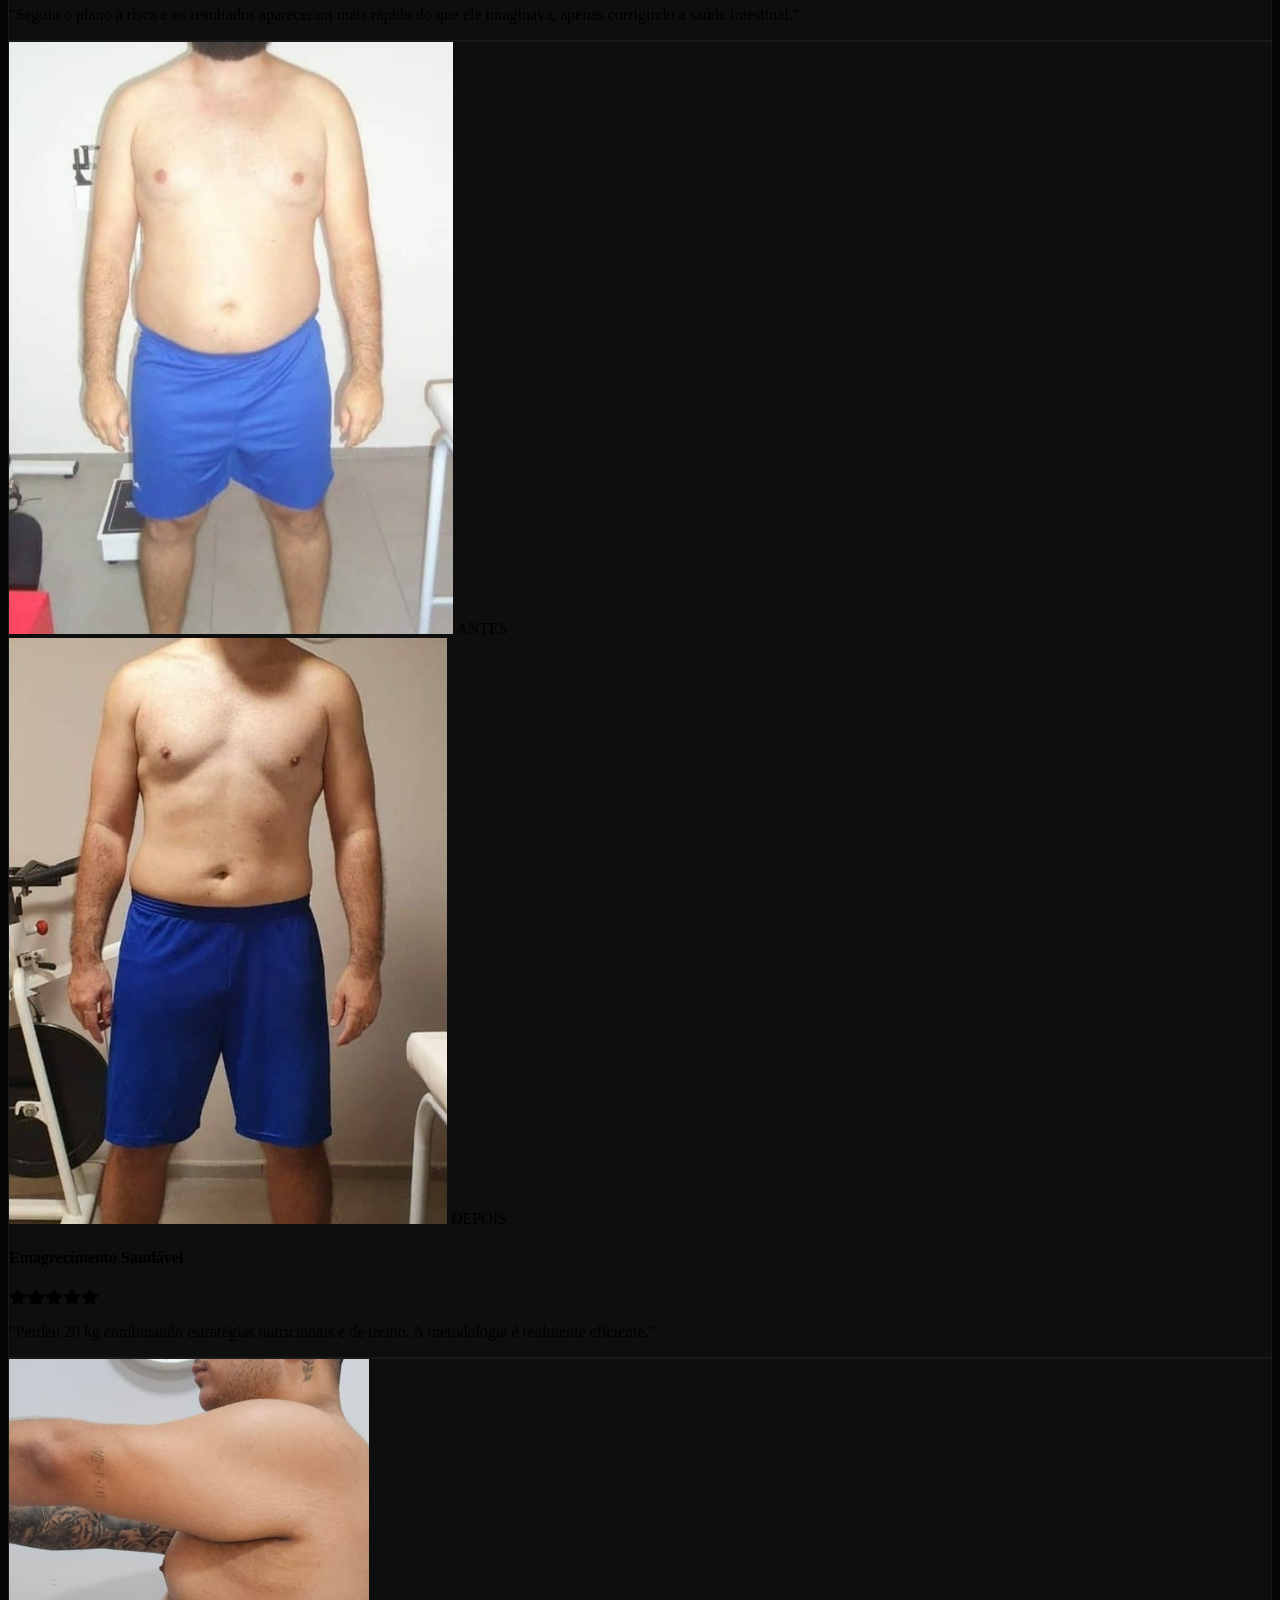
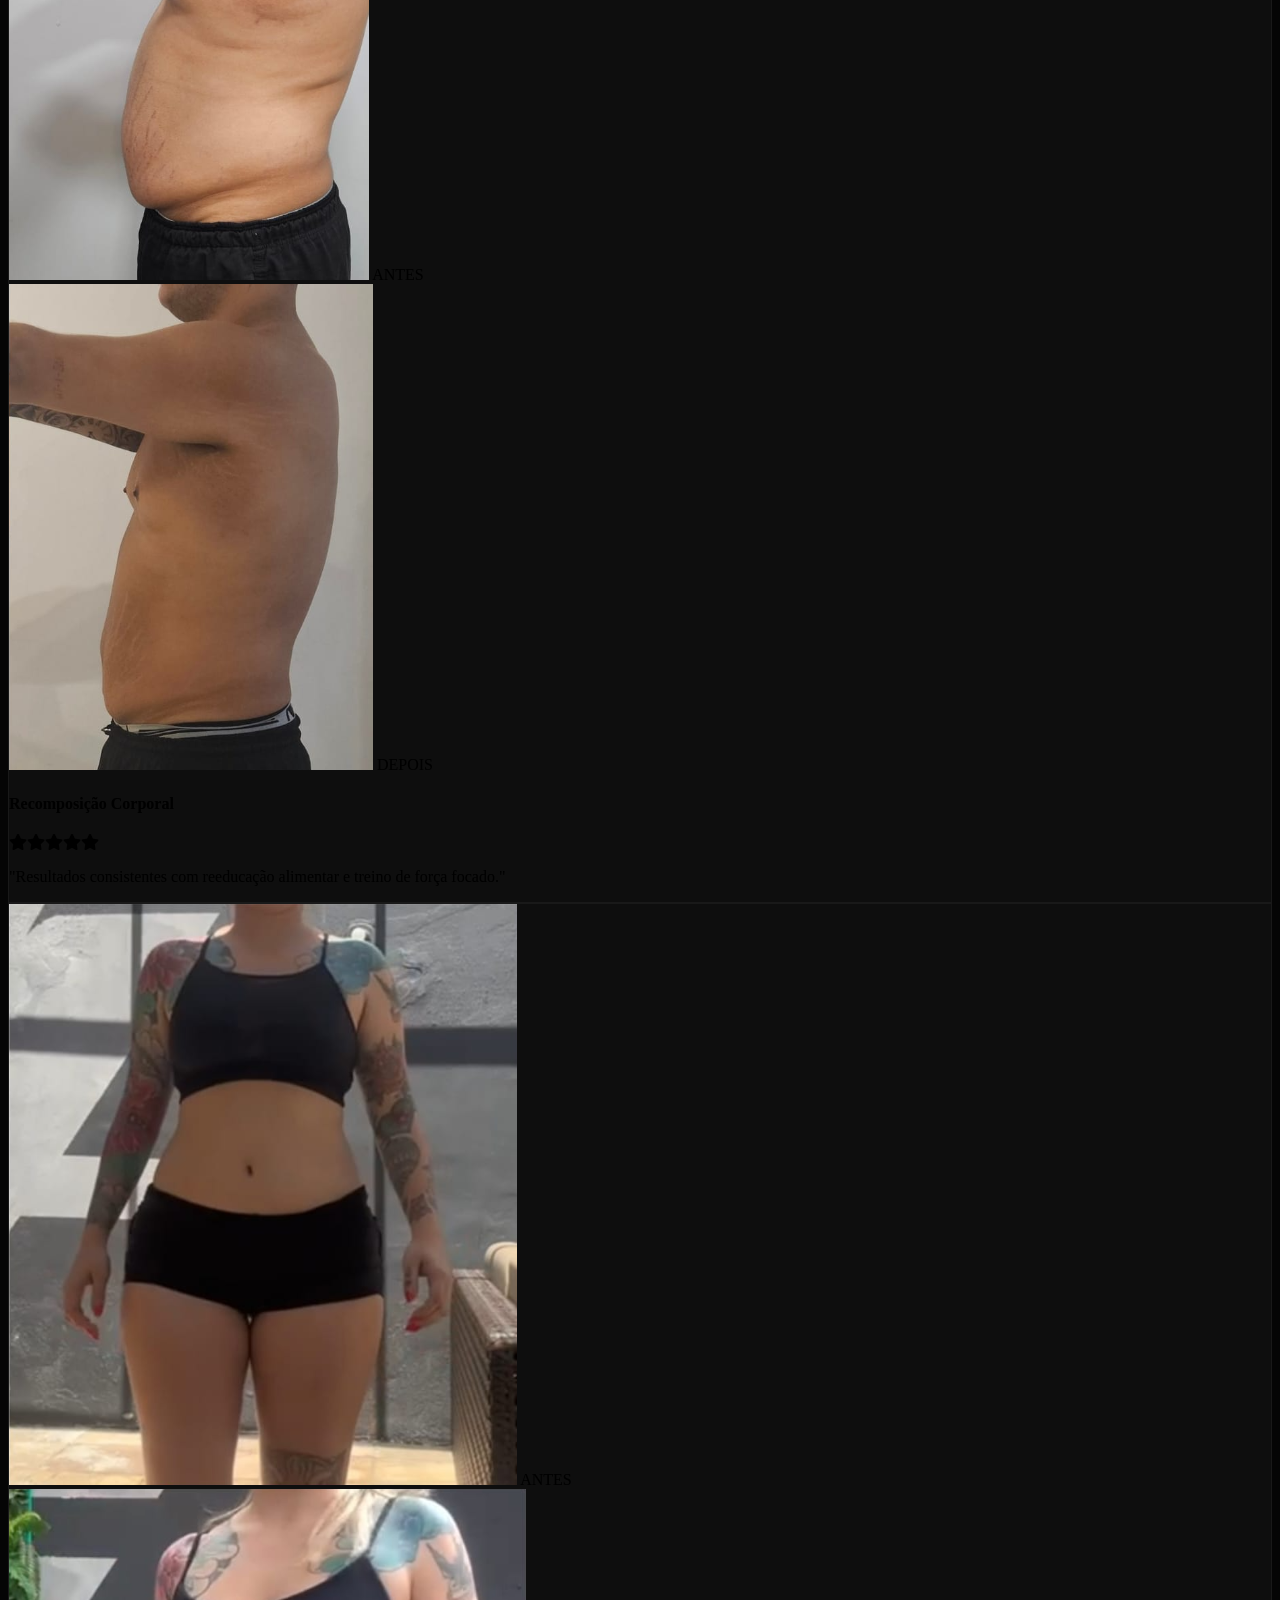
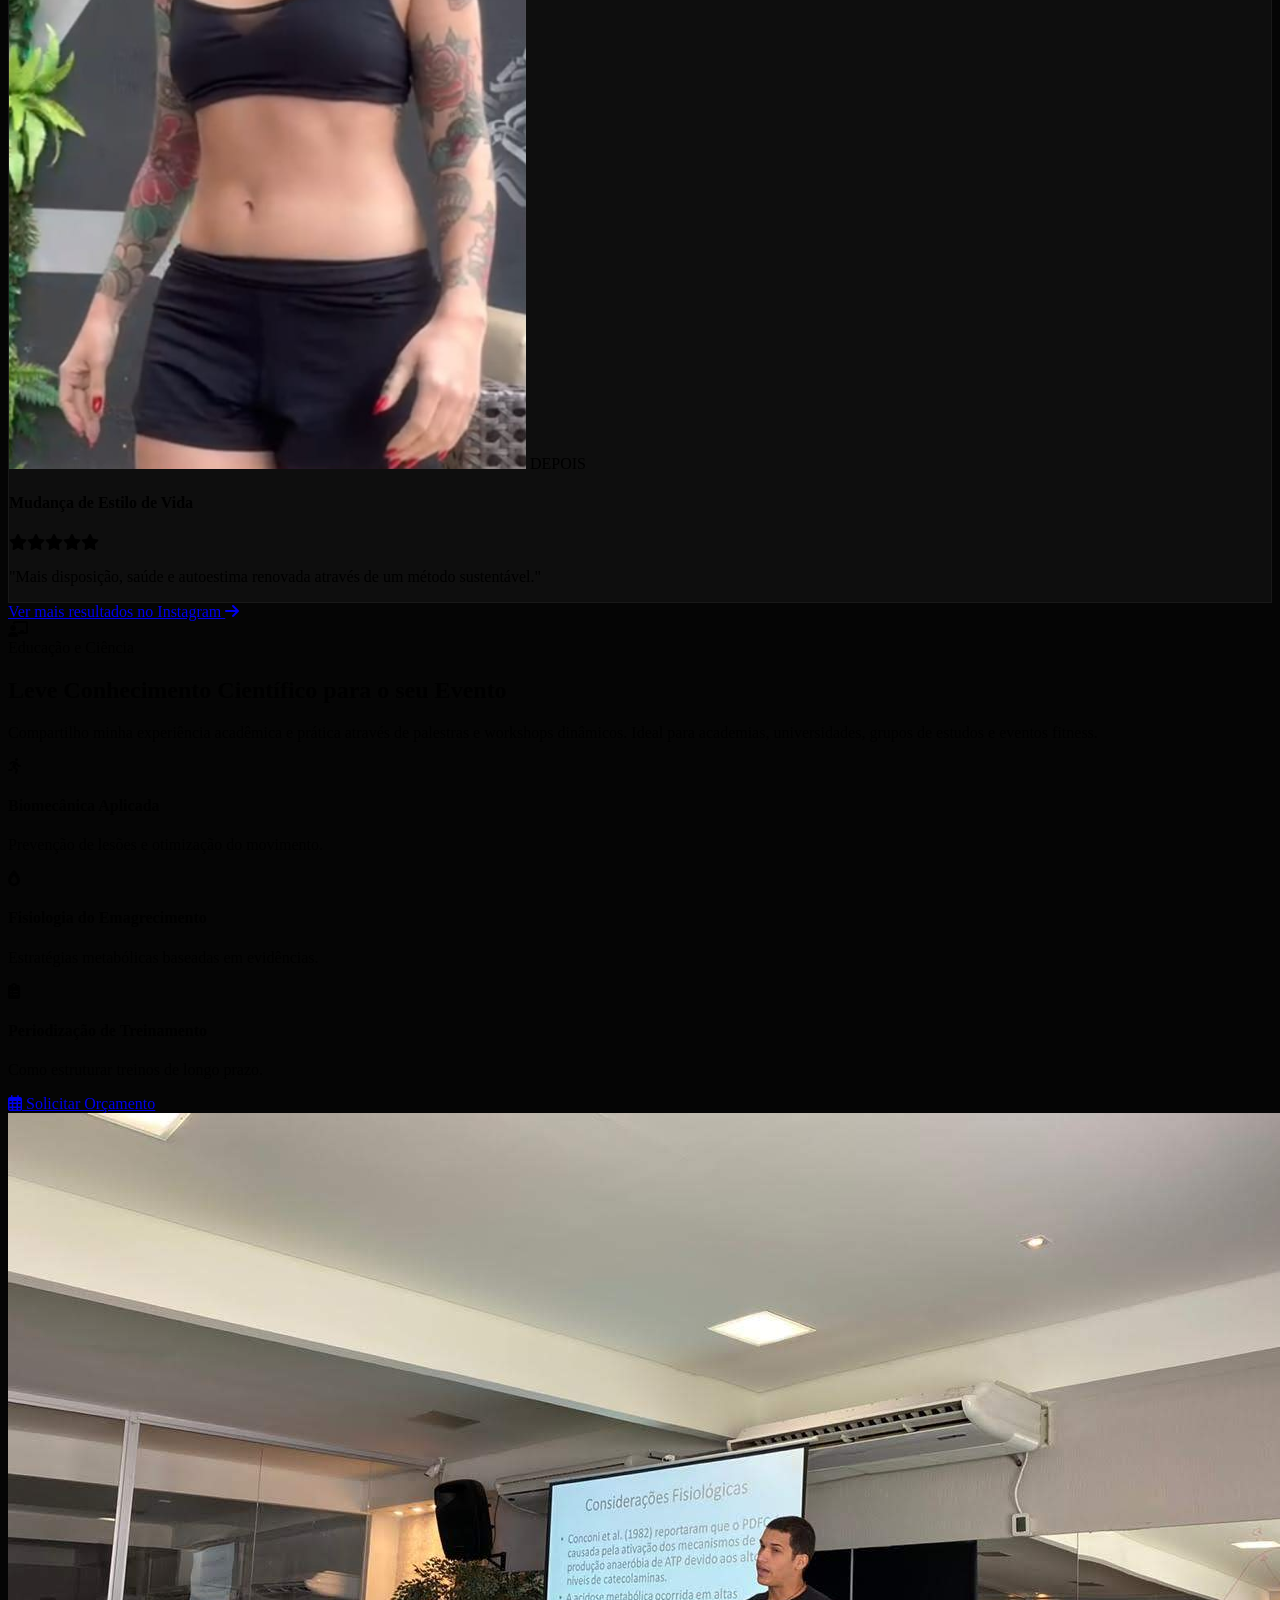
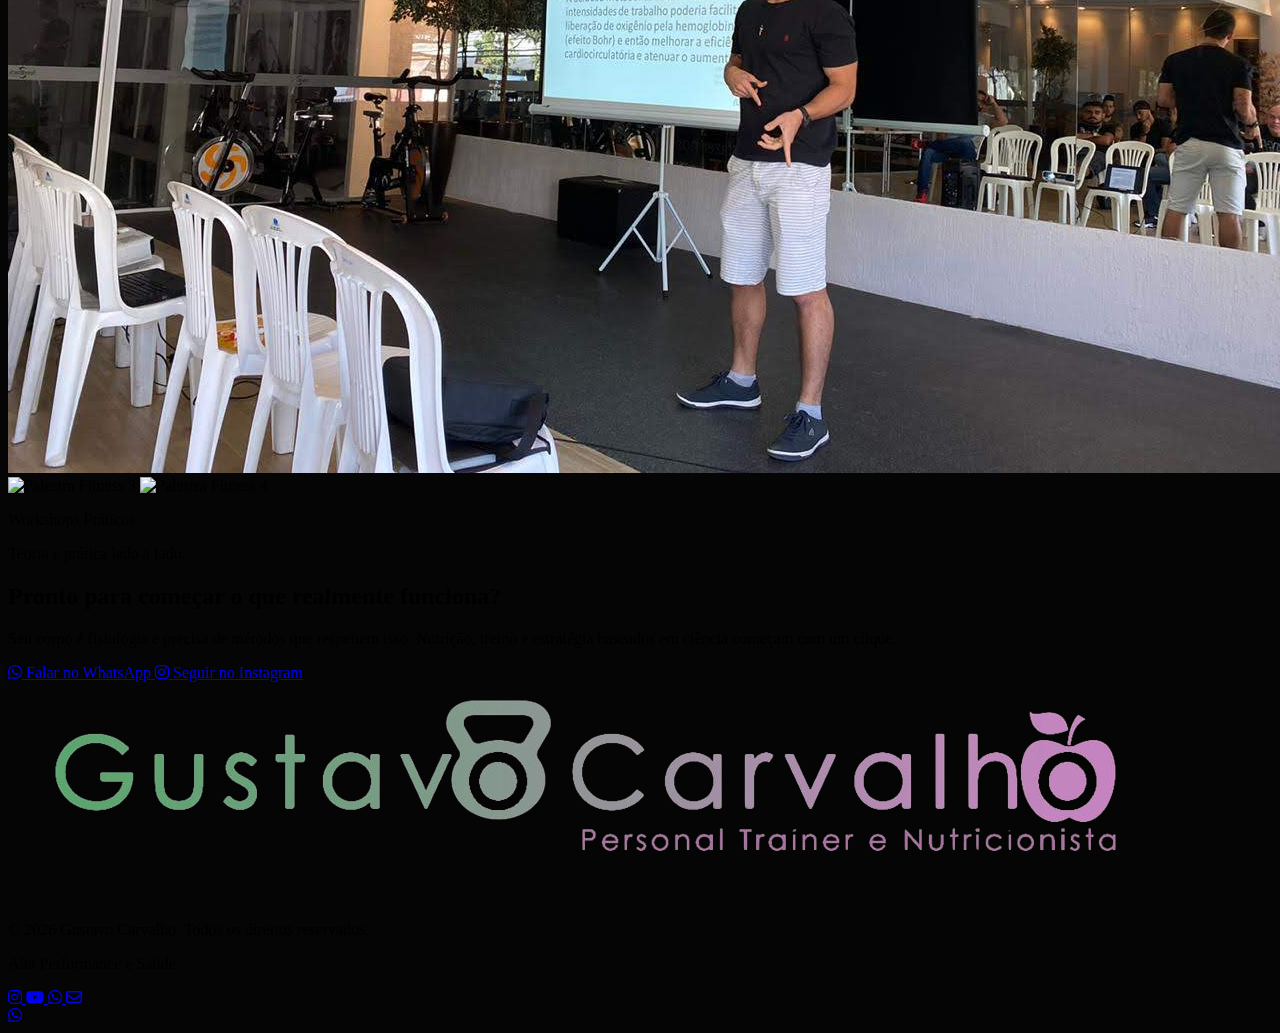
==== commit 72d84f84: "Atualiza página de vendas com Área de Membros" ====
--- a/index.html
+++ b/index.html
@@ -1,823 +1,830 @@
-<!DOCTYPE html>
-<html lang="pt-BR" class="scroll-smooth">
-<head>
-    <meta charset="UTF-8">
-    <meta name="viewport" content="width=device-width, initial-scale=1.0">
-    <title>Gustavo Carvalho | Treinador e Nutricionista</title>
-    
-    <!-- Tailwind CSS -->
-    <script src="https://cdn.tailwindcss.com"></script>
-    
-    <!-- Font Awesome (Ícones) -->
-    <link rel="stylesheet" href="https://cdnjs.cloudflare.com/ajax/libs/font-awesome/6.4.0/css/all.min.css">
-    
-    <!-- Google Fonts -->
-    <link href="https://fonts.googleapis.com/css2?family=Montserrat:wght@300;400;600;700;800&display=swap" rel="stylesheet">
-
-    <!-- Configurações Personalizadas do Tailwind -->
-    <script>
-        tailwind.config = {
-            theme: {
-                extend: {
-                    colors: {
-                        'gustavo-green': '#00c853',
-                        'gustavo-green-light': '#69f0ae',
-                        'gustavo-dark': '#0a0a0a', 
-                        'gustavo-card': '#141414',
-                    },
-                    fontFamily: {
-                        sans: ['Montserrat', 'sans-serif'],
-                    },
-                    animation: {
-                        'float': 'float 6s ease-in-out infinite',
-                        'pulse-glow': 'pulse-glow 2s infinite',
-                        'spin-slow': 'spin 15s linear infinite',
-                        'blob': 'blob 7s infinite',
-                    },
-                    keyframes: {
-                        float: {
-                            '0%, 100%': { transform: 'translateY(0)' },
-                            '50%': { transform: 'translateY(-20px)' },
-                        },
-                        'pulse-glow': {
-                            '0%, 100%': { boxShadow: '0 0 0 0 rgba(0, 200, 83, 0.4)' },
-                            '70%': { boxShadow: '0 0 0 15px rgba(0, 200, 83, 0)' },
-                        },
-                        blob: {
-                            '0%': { transform: 'translate(0px, 0px) scale(1)' },
-                            '33%': { transform: 'translate(30px, -50px) scale(1.1)' },
-                            '66%': { transform: 'translate(-20px, 20px) scale(0.9)' },
-                            '100%': { transform: 'translate(0px, 0px) scale(1)' },
-                        }
-                    }
-                }
-            }
-        }
-    </script>
-
-    <style>
-        /* Estilos Globais e Utilitários */
-        body {
-            overflow-x: hidden;
-            background-color: #050505;
-        }
-
-        /* Scrollbar Personalizada */
-        ::-webkit-scrollbar {
-            width: 8px;
-            height: 8px; /* Altura para scroll horizontal */
-        }
-        ::-webkit-scrollbar-track {
-            background: #0a0a0a;
-        }
-        ::-webkit-scrollbar-thumb {
-            background: #333;
-            border-radius: 4px;
-        }
-        ::-webkit-scrollbar-thumb:hover {
-            background: #00c853;
-        }
-
-        /* Animações de Entrada (Scroll Reveal) */
-        .reveal {
-            opacity: 0;
-            transform: translateY(40px) scale(0.95);
-            transition: all 1s cubic-bezier(0.16, 1, 0.3, 1);
-            filter: blur(10px);
-        }
-        .reveal.active {
-            opacity: 1;
-            transform: translateY(0) scale(1);
-            filter: blur(0);
-        }
-        
-        /* Gradiente no Texto Animado */
-        .text-gradient {
-            background: linear-gradient(to right, #00c853, #b9f6ca, #00c853);
-            background-size: 200% auto;
-            color: #000;
-            background-clip: text;
-            -webkit-background-clip: text;
-            -webkit-text-fill-color: transparent;
-            animation: shine 4s linear infinite;
-        }
-
-        @keyframes shine {
-            to {
-                background-position: 200% center;
-            }
-        }
-
-        /* Glassmorphism Premium */
-        .glass-nav {
-            background: rgba(5, 5, 5, 0.7);
-            backdrop-filter: blur(12px);
-            border-bottom: 1px solid rgba(255, 255, 255, 0.05);
-        }
-        
-        .glass-card {
-            background: rgba(20, 20, 20, 0.6);
-            backdrop-filter: blur(12px);
-            border: 1px solid rgba(255, 255, 255, 0.05);
-            transition: all 0.4s cubic-bezier(0.175, 0.885, 0.32, 1.275);
-        }
-
-        .glass-card:hover {
-            border-color: rgba(0, 200, 83, 0.5);
-            transform: translateY(-10px);
-            box-shadow: 0 20px 40px -10px rgba(0, 200, 83, 0.15);
-            background: rgba(30, 30, 30, 0.8);
-        }
-
-        /* Efeito Glow nos Botões */
-        .btn-glow {
-            position: relative;
-            overflow: hidden;
-            transition: all 0.3s ease;
-        }
-        .btn-glow::after {
-            content: '';
-            position: absolute;
-            top: 0;
-            left: -100%;
-            width: 100%;
-            height: 100%;
-            background: linear-gradient(90deg, transparent, rgba(255,255,255,0.2), transparent);
-            transition: 0.5s;
-        }
-        .btn-glow:hover::after {
-            left: 100%;
-        }
-
-        /* Background Dinâmico (Blobs) */
-        .bg-blob {
-            position: absolute;
-            border-radius: 50%;
-            filter: blur(80px);
-            opacity: 0.4;
-            z-index: 0;
-            animation: blob 10s infinite;
-        }
-    </style>
-</head>
-<body class="text-white font-sans antialiased selection:bg-gustavo-green selection:text-white">
-
-    <!-- Background Animado Global -->
-    <div class="fixed inset-0 overflow-hidden pointer-events-none">
-        <div class="bg-blob bg-gustavo-green w-96 h-96 top-0 -left-20 mix-blend-screen"></div>
-        <div class="bg-blob bg-blue-600 w-96 h-96 bottom-0 -right-20 mix-blend-screen animation-delay-2000"></div>
-        <div class="bg-blob bg-purple-600 w-72 h-72 top-1/2 left-1/2 transform -translate-x-1/2 -translate-y-1/2 mix-blend-screen animation-delay-4000 opacity-20"></div>
-    </div>
-
-    <!-- Navegação -->
-    <nav class="fixed w-full z-50 glass-nav">
-        <div class="max-w-7xl mx-auto px-4 sm:px-6 lg:px-8">
-            <div class="flex justify-between items-center h-20">
-                <div class="flex-shrink-0 flex items-center z-50">
-                    <img src="logo.png" alt="Logo Gustavo Carvalho" class="h-14 w-auto object-contain drop-shadow-[0_0_10px_rgba(0,200,83,0.3)] hover:scale-105 transition duration-300">
-                </div>
-                
-                <!-- Menu Desktop -->
-                <div class="hidden md:block">
-                    <div class="ml-10 flex items-baseline space-x-6">
-                        <a href="#home" class="hover:text-gustavo-green transition px-3 py-2 rounded-md text-sm font-medium tracking-wide relative group">
-                            Início
-                            <span class="absolute bottom-0 left-0 w-0 h-0.5 bg-gustavo-green transition-all duration-300 group-hover:w-full"></span>
-                        </a>
-                        <a href="https://metodo-treinamento.vercel.app" target="_blank" class="hover:text-gustavo-green text-gustavo-green transition px-3 py-2 rounded-md text-sm font-bold tracking-wide relative group">
-                            Método
-                            <span class="absolute bottom-0 left-0 w-full h-0.5 bg-gustavo-green transition-all duration-300"></span>
-                        </a>
-                        <a href="#sobre" class="hover:text-gustavo-green transition px-3 py-2 rounded-md text-sm font-medium tracking-wide relative group">
-                            Sobre
-                            <span class="absolute bottom-0 left-0 w-0 h-0.5 bg-gustavo-green transition-all duration-300 group-hover:w-full"></span>
-                        </a>
-                        <a href="#servicos" class="hover:text-gustavo-green transition px-3 py-2 rounded-md text-sm font-medium tracking-wide relative group">
-                            Consultoria
-                            <span class="absolute bottom-0 left-0 w-0 h-0.5 bg-gustavo-green transition-all duration-300 group-hover:w-full"></span>
-                        </a>
-                        <a href="#resultados" class="hover:text-gustavo-green transition px-3 py-2 rounded-md text-sm font-medium tracking-wide relative group">
-                            Resultados
-                            <span class="absolute bottom-0 left-0 w-0 h-0.5 bg-gustavo-green transition-all duration-300 group-hover:w-full"></span>
-                        </a>
-                        <!-- Atualizado para link direto do WhatsApp -->
-                        <a href="https://wa.me/5531982049721" class="bg-gustavo-green text-black hover:bg-white transition px-6 py-2.5 rounded-full font-bold text-sm shadow-[0_0_15px_rgba(0,200,83,0.4)] hover:shadow-[0_0_25px_rgba(255,255,255,0.6)] btn-glow transform hover:-translate-y-0.5">Fale Comigo</a>
-                    </div>
-                </div>
-
-                <!-- Menu Mobile Button -->
-                <div class="-mr-2 flex md:hidden z-50">
-                    <button type="button" onclick="toggleMenu()" class="inline-flex items-center justify-center p-2 rounded-md text-gray-400 hover:text-white hover:bg-white/10 focus:outline-none transition">
-                        <i class="fas fa-bars text-2xl"></i>
-                    </button>
-                </div>
-            </div>
-        </div>
-
-        <!-- Menu Mobile -->
-        <div class="hidden md:hidden glass-nav absolute w-full border-b border-gray-700 top-20 left-0 z-40 transition-all duration-300" id="mobile-menu">
-            <div class="px-4 pt-4 pb-6 space-y-2">
-                <a href="#home" onclick="toggleMenu()" class="block px-3 py-3 rounded-xl text-base font-medium hover:bg-white/10 hover:text-gustavo-green transition">Início</a>
-                <a href="https://metodo-treinamento.vercel.app" target="_blank" onclick="toggleMenu()" class="block px-3 py-3 rounded-xl text-base font-bold text-gustavo-green hover:bg-white/10 transition">Método de Treinamento</a>
-                <a href="#sobre" onclick="toggleMenu()" class="block px-3 py-3 rounded-xl text-base font-medium hover:bg-white/10 hover:text-gustavo-green transition">Sobre</a>
-                <a href="#servicos" onclick="toggleMenu()" class="block px-3 py-3 rounded-xl text-base font-medium hover:bg-white/10 hover:text-gustavo-green transition">Consultoria</a>
-                <a href="#resultados" onclick="toggleMenu()" class="block px-3 py-3 rounded-xl text-base font-medium hover:bg-white/10 hover:text-gustavo-green transition">Resultados</a>
-                <a href="#palestras" onclick="toggleMenu()" class="block px-3 py-3 rounded-xl text-base font-medium hover:bg-white/10 hover:text-gustavo-green transition">Palestras</a>
-                <!-- Atualizado para link direto do WhatsApp no Mobile -->
-                <a href="https://wa.me/5531982049721" class="block px-3 py-3 text-gustavo-green font-bold bg-white/5 rounded-xl border border-gustavo-green/20">Fale Comigo</a>
-            </div>
-        </div>
-    </nav>
-
-    <!-- Hero Section -->
-    <section id="home" class="relative pt-32 pb-20 lg:pt-48 lg:pb-32 overflow-hidden min-h-screen flex items-center">
-        <div class="max-w-7xl mx-auto px-4 sm:px-6 lg:px-8 relative z-10 w-full">
-            <div class="lg:grid lg:grid-cols-12 lg:gap-16 items-center">
-                
-                <!-- Texto Hero -->
-                <div class="sm:text-center md:max-w-2xl md:mx-auto lg:col-span-6 lg:text-left reveal active z-20">
-                    <div class="inline-flex items-center px-4 py-1.5 rounded-full border border-gustavo-green/50 bg-gustavo-green/10 text-gustavo-green text-xs font-bold tracking-widest uppercase mb-6 backdrop-blur-md">
-                        <i class="fas fa-bolt mr-2 animate-pulse"></i> Muito além de calorias
-                    </div>
-                    <h1 class="text-4xl tracking-tight font-extrabold text-white sm:text-5xl md:text-6xl lg:text-6xl xl:text-7xl leading-tight">
-                        Método Sem Achismo <span class="text-gradient block mt-2">Nutrição e Treino Baseados em Ciência</span>
-                    </h1>
-                    <p class="mt-6 text-lg text-gray-300 sm:mt-8 sm:max-w-xl sm:mx-auto md:mt-8 lg:mx-0 font-light leading-relaxed">
-                        Desenvolvido por <strong class="text-white">Gustavo Carvalho</strong>, Especialista em Fisiologia do Exercício, Nutrição Esportiva e Biomecânica, Mestrando em Fisiologia na UFMG. Com mais de <strong class="text-white">10 anos de experiência</strong> e mais de <strong class="text-white">400 pessoas atendidas</strong>.
-                    </p>
-                    <div class="mt-10 sm:max-w-lg sm:mx-auto sm:text-center lg:text-left lg:mx-0 flex flex-col sm:flex-row flex-wrap gap-5">
-                        <a href="https://metodo-treinamento.vercel.app" target="_blank" class="group flex items-center justify-center px-8 py-4 text-base font-bold rounded-full text-black bg-gustavo-green hover:bg-white hover:scale-105 transition duration-300 shadow-[0_0_20px_rgba(0,200,83,0.5)] btn-glow w-full sm:w-auto">
-                            Acessar o Método
-                            <i class="fas fa-external-link-alt ml-2 transform group-hover:translate-x-1 transition"></i>
-                        </a>
-                        <a href="#servicos" class="flex items-center justify-center px-8 py-4 border border-gray-600 text-base font-medium rounded-full text-white hover:border-gustavo-green hover:text-gustavo-green hover:bg-gustavo-green/10 transition duration-300 backdrop-blur-sm w-full sm:w-auto">
-                            Consultoria
-                        </a>
-                        <a href="https://www.youtube.com/channel/UCJ9dFbi07R8DbAcdnVMB5sw" target="_blank" class="flex items-center justify-center px-8 py-4 border border-gray-600 text-base font-medium rounded-full text-white hover:border-gustavo-green hover:text-gustavo-green hover:bg-gustavo-green/10 transition duration-300 backdrop-blur-sm w-full sm:w-auto">
-                            <i class="fab fa-youtube mr-2"></i> Canal
-                        </a>
-                    </div>
-                    
-                    <!-- Credenciais Rápidas -->
-                    <div class="mt-10 pt-8 border-t border-gray-800/50 flex flex-wrap gap-6 justify-center lg:justify-start text-gray-400 text-sm font-medium">
-                        <div class="flex items-center hover:text-white transition cursor-default">
-                            <div class="w-8 h-8 rounded-full bg-gustavo-green/20 flex items-center justify-center mr-3">
-                                <i class="fas fa-running text-gustavo-green"></i>
-                            </div>
-                            Biomecânica
-                        </div>
-                        <div class="flex items-center hover:text-white transition cursor-default">
-                            <div class="w-8 h-8 rounded-full bg-gustavo-green/20 flex items-center justify-center mr-3">
-                                <i class="fas fa-apple-alt text-gustavo-green"></i>
-                            </div>
-                            Nutrição Esportiva
-                        </div>
-                        <div class="flex items-center hover:text-white transition cursor-default">
-                            <div class="w-8 h-8 rounded-full bg-gustavo-green/20 flex items-center justify-center mr-3">
-                                <i class="fas fa-heartbeat text-gustavo-green"></i>
-                            </div>
-                            Fisiologia
-                        </div>
-                    </div>
-                </div>
-
-                <!-- Imagem Hero (Flutuante e estilizada) -->
-                <div class="mt-16 relative sm:max-w-lg sm:mx-auto lg:mt-0 lg:max-w-none lg:mx-0 lg:col-span-6 lg:flex lg:items-center reveal z-10">
-                    <div class="relative mx-auto w-full lg:max-w-md animate-float">
-                        <!-- Círculos decorativos atrás da imagem -->
-                        <div class="absolute -top-10 -right-10 w-32 h-32 bg-gustavo-green rounded-full mix-blend-multiply filter blur-2xl opacity-30 animate-blob"></div>
-                        <div class="absolute -bottom-10 -left-10 w-32 h-32 bg-purple-600 rounded-full mix-blend-multiply filter blur-2xl opacity-30 animate-blob animation-delay-2000"></div>
-
-                        <div class="relative block w-full bg-gradient-to-br from-gray-800 to-black rounded-3xl overflow-hidden shadow-2xl border border-gray-700/50 group">
-                            <!-- Overlay de brilho no hover -->
-                            <div class="absolute inset-0 bg-gradient-to-t from-gustavo-green/20 to-transparent opacity-0 group-hover:opacity-100 transition duration-500 z-10 pointer-events-none"></div>
-                            
-                            <!-- Imagem -->
-                            <img class="w-full h-full object-cover transform scale-100 group-hover:scale-110 transition duration-700 ease-out" src="fotoinicio.png" alt="Treinador Gustavo Carvalho">
-                            
-                            <!-- Card Info Flutuante -->
-                            <div class="absolute bottom-0 left-0 right-0 p-6 bg-gradient-to-t from-black via-black/80 to-transparent backdrop-blur-sm">
-                                <div class="flex items-center justify-between">
-                                    <div>
-                                        <p class="text-white font-bold text-xl tracking-wide">Treinador Gustavo</p>
-                                        <p class="text-gustavo-green text-sm font-medium">Personal & Nutri</p>
-                                    </div>
-                                    <div class="w-10 h-10 rounded-full bg-gustavo-green flex items-center justify-center text-black font-bold">
-                                        <i class="fas fa-check"></i>
-                                    </div>
-                                </div>
-                            </div>
-                        </div>
-                    </div>
-                </div>
-            </div>
-        </div>
-    </section>
-
-    <!-- Sobre / Metodologia -->
-    <section id="sobre" class="py-24 relative z-10">
-        <div class="max-w-7xl mx-auto px-4 sm:px-6 lg:px-8">
-            <div class="text-center mb-20 reveal">
-                <h2 class="text-3xl font-extrabold text-white sm:text-4xl md:text-5xl">
-                    Por que escolher minha <span class="text-gustavo-green relative inline-block">
-                        metodologia?
-                        <svg class="absolute w-full h-3 -bottom-1 left-0 text-gustavo-green opacity-40" viewBox="0 0 200 9" fill="none" xmlns="http://www.w3.org/2000/svg"><path d="M2.00025 6.99997C25.7501 2.99999 84.8547 1.16677 198.001 3.50002" stroke="currentColor" stroke-width="3" stroke-linecap="round"/></svg>
-                    </span>
-                </h2>
-                <p class="mt-6 max-w-2xl text-xl text-gray-400 mx-auto font-light">
-                    Não é achismo. É ciência aplicada ao resultado, com base em evidências e prática clínica.
-                </p>
-            </div>
-
-            <div class="grid grid-cols-1 md:grid-cols-3 gap-10">
-                <!-- Card 1 -->
-                <div class="glass-card p-10 rounded-3xl reveal relative overflow-hidden group">
-                    <div class="absolute top-0 right-0 -mt-8 -mr-8 w-32 h-32 bg-gustavo-green opacity-5 rounded-full blur-2xl group-hover:opacity-10 transition duration-500"></div>
-                    <div class="w-16 h-16 bg-gradient-to-br from-gustavo-green to-green-900 rounded-2xl flex items-center justify-center mb-8 shadow-lg shadow-green-900/40 group-hover:scale-110 transition duration-300">
-                        <i class="fas fa-microscope text-3xl text-white"></i>
-                    </div>
-                    <h3 class="text-2xl font-bold text-white mb-4 group-hover:text-gustavo-green transition">Base Científica</h3>
-                    <p class="text-gray-400 leading-relaxed group-hover:text-gray-300 transition">
-                        Ao longo desses 10 anos de profissão, venho estudando continuamente o que realmente funciona, baseado nas melhores evidências e pesquisas científicas.
-                    </p>
-                </div>
-
-                <!-- Card 2 -->
-                <div class="glass-card p-10 rounded-3xl reveal relative overflow-hidden group" style="transition-delay: 100ms;">
-                    <div class="absolute top-0 right-0 -mt-8 -mr-8 w-32 h-32 bg-gustavo-green opacity-5 rounded-full blur-2xl group-hover:opacity-10 transition duration-500"></div>
-                    <div class="w-16 h-16 bg-gradient-to-br from-gustavo-green to-green-900 rounded-2xl flex items-center justify-center mb-8 shadow-lg shadow-green-900/40 group-hover:scale-110 transition duration-300">
-                        <i class="fas fa-heartbeat text-3xl text-white"></i>
-                    </div>
-                    <h3 class="text-2xl font-bold text-white mb-4 group-hover:text-gustavo-green transition">Biomecânica & Fisiologia</h3>
-                    <p class="text-gray-400 leading-relaxed group-hover:text-gray-300 transition">
-                        Exercícios prescritos respeitando a mecânica do seu corpo para prevenir lesões e maximizar a hipertrofia e emagrecimento de forma segura.
-                    </p>
-                </div>
-
-                <!-- Card 3 -->
-                <div class="glass-card p-10 rounded-3xl reveal relative overflow-hidden group" style="transition-delay: 200ms;">
-                    <div class="absolute top-0 right-0 -mt-8 -mr-8 w-32 h-32 bg-gustavo-green opacity-5 rounded-full blur-2xl group-hover:opacity-10 transition duration-500"></div>
-                    <div class="w-16 h-16 bg-gradient-to-br from-gustavo-green to-green-900 rounded-2xl flex items-center justify-center mb-8 shadow-lg shadow-green-900/40 group-hover:scale-110 transition duration-300">
-                        <i class="fas fa-apple-alt text-3xl text-white"></i>
-                    </div>
-                    <h3 class="text-2xl font-bold text-white mb-4 group-hover:text-gustavo-green transition">Nutrição Integrada</h3>
-                    <p class="text-gray-400 leading-relaxed group-hover:text-gray-300 transition">
-                        O treino sozinho não faz milagre. Alinhamos estratégias nutricionais específicas para suportar sua rotina, preferências e objetivos.
-                    </p>
-                </div>
-            </div>
-        </div>
-    </section>
-
-    <!-- Serviços -->
-    <section id="servicos" class="py-24 relative z-10">
-        <div class="max-w-7xl mx-auto px-4 sm:px-6 lg:px-8">
-            <div class="text-center mb-20 reveal">
-                <span class="text-gustavo-green font-bold tracking-[0.2em] uppercase text-sm border border-gustavo-green/30 px-4 py-2 rounded-full bg-gustavo-green/5">Planos e Consultoria</span>
-                <h2 class="mt-8 text-3xl font-extrabold text-white sm:text-4xl md:text-5xl">Como posso te ajudar hoje?</h2>
-            </div>
-
-            <div class="grid grid-cols-1 md:grid-cols-2 gap-10 max-w-5xl mx-auto">
-                <!-- Consultoria Online -->
-                <div class="group relative bg-gradient-to-b from-gray-800 to-black rounded-[2.5rem] p-1 reveal hover:shadow-[0_0_30px_rgba(255,255,255,0.1)] transition duration-500">
-                    <div class="bg-[#111] rounded-[2.4rem] p-10 h-full flex flex-col relative overflow-hidden">
-                        <div class="absolute top-0 right-0 w-64 h-64 bg-gray-700 opacity-10 rounded-full blur-3xl transform translate-x-1/2 -translate-y-1/2 group-hover:bg-gustavo-green transition duration-700"></div>
-                        
-                        <div class="flex justify-between items-start mb-8 relative z-10">
-                            <div>
-                                <h3 class="text-3xl font-bold text-white mb-2">Consultoria Fitness</h3>
-                                <div class="inline-block bg-gray-800 text-gray-300 px-3 py-1 rounded-lg text-sm font-semibold border border-gray-700">Online</div>
-                            </div>
-                            <div class="w-14 h-14 bg-gray-800 rounded-full flex items-center justify-center border border-gray-700 group-hover:border-gustavo-green transition duration-300">
-                                <i class="fas fa-laptop-medical text-2xl text-white group-hover:text-gustavo-green transition"></i>
-                            </div>
-                        </div>
-                        
-                        <p class="text-gray-400 mb-8 flex-grow leading-relaxed">
-                            Treino e dieta na palma da sua mão. Acompanhamento via app, análise de vídeos de execução e ajustes periódicos baseados no seu feedback.
-                        </p>
-                        
-                        <ul class="space-y-4 mb-10 text-gray-300">
-                            <li class="flex items-center"><i class="fas fa-check-circle text-gustavo-green mr-3 text-lg"></i> Periodização personalizada</li>
-                            <li class="flex items-center"><i class="fas fa-check-circle text-gustavo-green mr-3 text-lg"></i> Suporte via WhatsApp</li>
-                            <li class="flex items-center"><i class="fas fa-check-circle text-gustavo-green mr-3 text-lg"></i> Prescrição nutricional</li>
-                        </ul>
-                        
-                        <!-- Corrigido número antigo para o novo 31982049721 -->
-                        <a href="https://wa.me/5531982049721?text=Ol%C3%A1%2C%20Gustavo!%20Tenho%20interesse%20na%20Consultoria%20Fitness." target="_blank" class="w-full block text-center border border-gray-600 text-white font-bold py-4 rounded-2xl hover:border-gustavo-green hover:bg-gustavo-green hover:text-black transition duration-300 transform group-hover:translate-y-1">
-                            Saber Mais
-                        </a>
-                    </div>
-                </div>
-
-                <!-- Personal Trainer (Destaque Premium) -->
-                <div class="group relative rounded-[2.5rem] p-1 reveal transform md:-translate-y-6 hover:shadow-[0_0_40px_rgba(0,200,83,0.3)] transition duration-500">
-                    <!-- Borda Gradiente Animada -->
-                    <div class="absolute inset-0 bg-gradient-to-b from-gustavo-green via-green-600 to-gustavo-green rounded-[2.5rem] opacity-80 blur-sm group-hover:blur-md transition duration-500"></div>
-                    
-                    <div class="absolute top-0 inset-x-0 h-px bg-gradient-to-r from-transparent via-white to-transparent opacity-50"></div>
-
-                    <div class="bg-[#0f0f0f] rounded-[2.4rem] p-10 h-full flex flex-col relative overflow-hidden border border-gustavo-green/20">
-                        <div class="absolute top-0 right-0 bg-gustavo-green text-black text-xs font-black px-4 py-2 rounded-bl-2xl z-20 tracking-wider uppercase">Mais Procurado</div>
-                        
-                        <div class="absolute top-0 right-0 w-64 h-64 bg-gustavo-green opacity-10 rounded-full blur-3xl transform translate-x-1/2 -translate-y-1/2 group-hover:opacity-20 transition duration-700"></div>
-
-                        <div class="flex justify-between items-start mb-8 relative z-10">
-                            <div>
-                                <h3 class="text-3xl font-bold text-white mb-2">Personal Trainer</h3>
-                                <div class="inline-block bg-gustavo-green/20 text-gustavo-green px-3 py-1 rounded-lg text-sm font-semibold border border-gustavo-green/30">Presencial</div>
-                            </div>
-                            <div class="w-14 h-14 bg-gustavo-green rounded-full flex items-center justify-center shadow-[0_0_15px_rgba(0,200,83,0.4)]">
-                                <i class="fas fa-dumbbell text-2xl text-black"></i>
-                            </div>
-                        </div>
-                        
-                        <p class="text-gray-300 mb-8 flex-grow leading-relaxed font-light">
-                            Acompanhamento presencial para extrair seu máximo. Correção biomecânica em tempo real, motivação e ajuste de carga preciso.
-                        </p>
-                        
-                        <ul class="space-y-4 mb-10 text-white">
-                            <li class="flex items-center"><i class="fas fa-check-circle text-gustavo-green mr-3 text-lg"></i> Atendimento exclusivo</li>
-                            <li class="flex items-center"><i class="fas fa-check-circle text-gustavo-green mr-3 text-lg"></i> Avaliação física completa</li>
-                            <li class="flex items-center"><i class="fas fa-check-circle text-gustavo-green mr-3 text-lg"></i> <strong>Planejamento Nutricional</strong></li>
-                        </ul>
-                        
-                        <a href="https://wa.me/5531982049721?text=Ol%C3%A1%2C%20Gustavo!%20Quero%20saber%20sobre%20Personal%20Presencial." class="w-full block text-center bg-gustavo-green text-black font-bold py-4 rounded-2xl hover:bg-white transition duration-300 shadow-[0_4px_20px_rgba(0,200,83,0.4)] btn-glow transform group-hover:translate-y-1">
-                            Agendar Avaliação
-                        </a>
-                    </div>
-                </div>
-            </div>
-        </div>
-    </section>
-    
-    <!-- Nova Seção: Antes e Depois -->
-    <section id="resultados" class="py-24 relative z-10 bg-black/40">
-        <div class="max-w-7xl mx-auto px-4 sm:px-6 lg:px-8">
-            <div class="text-center mb-16 reveal">
-                <span class="text-gustavo-green font-bold tracking-[0.2em] uppercase text-sm border border-gustavo-green/30 px-4 py-2 rounded-full bg-gustavo-green/5">Resultados Reais</span>
-                <h2 class="mt-6 text-3xl font-extrabold text-white sm:text-4xl md:text-5xl">
-                    Transformações de <span class="text-gradient">Vida</span>
-                </h2>
-                <p class="mt-6 max-w-2xl text-xl text-gray-400 mx-auto font-light">
-                    Veja o que acontece quando unimos ciência, disciplina e a estratégia certa.
-                </p>
-            </div>
-
-            <!-- Slider Container com Setas -->
-            <div class="relative max-w-2xl mx-auto reveal group/slider">
-                
-                <!-- Botão Anterior -->
-                <button id="prev-result" class="absolute left-0 top-1/2 -translate-y-1/2 -translate-x-4 md:-translate-x-12 z-20 bg-gustavo-green/10 hover:bg-gustavo-green text-gustavo-green hover:text-black w-12 h-12 rounded-full flex items-center justify-center backdrop-blur-md border border-gustavo-green/30 transition-all duration-300 opacity-0 group-hover/slider:opacity-100 focus:opacity-100">
-                    <i class="fas fa-chevron-left text-xl"></i>
-                </button>
-
-                <!-- Botão Próximo -->
-                <button id="next-result" class="absolute right-0 top-1/2 -translate-y-1/2 translate-x-4 md:translate-x-12 z-20 bg-gustavo-green/10 hover:bg-gustavo-green text-gustavo-green hover:text-black w-12 h-12 rounded-full flex items-center justify-center backdrop-blur-md border border-gustavo-green/30 transition-all duration-300 opacity-0 group-hover/slider:opacity-100 focus:opacity-100">
-                    <i class="fas fa-chevron-right text-xl"></i>
-                </button>
-
-                <!-- Área de Rolagem -->
-                <div id="results-slider" class="flex gap-6 overflow-x-auto pb-8 snap-x snap-mandatory scrollbar-hide" style="scroll-behavior: smooth; -ms-overflow-style: none; scrollbar-width: none;">
-                    
-                    <!-- Transformação 1 -->
-                    <div class="w-full flex-shrink-0 snap-center glass-card rounded-3xl overflow-hidden group">
-                        <!-- Aspect Ratio Ajustado para 3:4 em cada imagem (Total 6:4 = 3:2) -->
-                        <div class="relative w-full aspect-[3/2] overflow-hidden bg-gray-900">
-                             <!-- Placeholders para imagens de antes e depois -->
-                            <div class="absolute inset-0 flex">
-                                <div class="w-1/2 h-full relative border-r border-gray-800">
-                                    <img src="antes1.png" alt="Antes" class="w-full h-full object-cover filter grayscale opacity-80 group-hover:grayscale-0 transition duration-700">
-                                    <span class="absolute top-4 left-4 bg-black/70 text-white text-xs font-bold px-3 py-1 rounded-full backdrop-blur-sm">ANTES</span>
-                                </div>
-                                <div class="w-1/2 h-full relative">
-                                    <img src="depois1.png" alt="Depois" class="w-full h-full object-cover group-hover:scale-105 transition duration-700">
-                                    <span class="absolute top-4 right-4 bg-gustavo-green text-black text-xs font-bold px-3 py-1 rounded-full shadow-lg">DEPOIS</span>
-                                </div>
-                            </div>
-                        </div>
-                        <div class="p-8">
-                            <div class="flex items-center justify-between mb-4">
-                                <h4 class="text-xl font-bold text-white">Hipertrofia e Definição</h4>
-                                <div class="flex text-gustavo-green text-xs">
-                                    <i class="fas fa-star"></i><i class="fas fa-star"></i><i class="fas fa-star"></i><i class="fas fa-star"></i><i class="fas fa-star"></i>
-                                </div>
-                            </div>
-                            <p class="text-gray-400 text-sm italic">"Seguiu o plano à risca e os resultados apareceram mais rápido do que ele imaginava, apenas corrigindo a saúde intestinal."</p>
-                        </div>
-                    </div>
-
-                    <!-- Transformação 2 -->
-                    <div class="w-full flex-shrink-0 snap-center glass-card rounded-3xl overflow-hidden group">
-                        <div class="relative w-full aspect-[3/2] overflow-hidden bg-gray-900">
-                             <div class="absolute inset-0 flex">
-                                <div class="w-1/2 h-full relative border-r border-gray-800">
-                                    <img src="antes2.png" alt="Antes" class="w-full h-full object-cover filter grayscale opacity-80 group-hover:grayscale-0 transition duration-700">
-                                    <span class="absolute top-4 left-4 bg-black/70 text-white text-xs font-bold px-3 py-1 rounded-full backdrop-blur-sm">ANTES</span>
-                                </div>
-                                <div class="w-1/2 h-full relative">
-                                    <img src="depois2.png" alt="Depois" class="w-full h-full object-cover group-hover:scale-105 transition duration-700">
-                                    <span class="absolute top-4 right-4 bg-gustavo-green text-black text-xs font-bold px-3 py-1 rounded-full shadow-lg">DEPOIS</span>
-                                </div>
-                            </div>
-                        </div>
-                        <div class="p-8">
-                            <div class="flex items-center justify-between mb-4">
-                                <h4 class="text-xl font-bold text-white">Emagrecimento Saudável</h4>
-                                <div class="flex text-gustavo-green text-xs">
-                                    <i class="fas fa-star"></i><i class="fas fa-star"></i><i class="fas fa-star"></i><i class="fas fa-star"></i><i class="fas fa-star"></i>
-                                </div>
-                            </div>
-                            <p class="text-gray-400 text-sm italic">"Perdeu 20 kg combinando estratégias nutricionais e de treino. A metodologia é realmente eficiente."</p>
-                        </div>
-                    </div>
-
-                    <!-- Transformação 3 -->
-                    <div class="w-full flex-shrink-0 snap-center glass-card rounded-3xl overflow-hidden group">
-                        <div class="relative w-full aspect-[3/2] overflow-hidden bg-gray-900">
-                             <div class="absolute inset-0 flex">
-                                <div class="w-1/2 h-full relative border-r border-gray-800">
-                                    <img src="antes3.png" alt="Antes" class="w-full h-full object-cover filter grayscale opacity-80 group-hover:grayscale-0 transition duration-700">
-                                    <span class="absolute top-4 left-4 bg-black/70 text-white text-xs font-bold px-3 py-1 rounded-full backdrop-blur-sm">ANTES</span>
-                                </div>
-                                <div class="w-1/2 h-full relative">
-                                    <img src="depois3.png" alt="Depois" class="w-full h-full object-cover group-hover:scale-105 transition duration-700">
-                                    <span class="absolute top-4 right-4 bg-gustavo-green text-black text-xs font-bold px-3 py-1 rounded-full shadow-lg">DEPOIS</span>
-                                </div>
-                            </div>
-                        </div>
-                        <div class="p-8">
-                            <div class="flex items-center justify-between mb-4">
-                                <h4 class="text-xl font-bold text-white">Recomposição Corporal</h4>
-                                <div class="flex text-gustavo-green text-xs">
-                                    <i class="fas fa-star"></i><i class="fas fa-star"></i><i class="fas fa-star"></i><i class="fas fa-star"></i><i class="fas fa-star"></i>
-                                </div>
-                            </div>
-                            <p class="text-gray-400 text-sm italic">"Resultados consistentes com reeducação alimentar e treino de força focado."</p>
-                        </div>
-                    </div>
-
-                    <!-- Transformação 4 -->
-                    <div class="w-full flex-shrink-0 snap-center glass-card rounded-3xl overflow-hidden group">
-                        <div class="relative w-full aspect-[3/2] overflow-hidden bg-gray-900">
-                             <div class="absolute inset-0 flex">
-                                <div class="w-1/2 h-full relative border-r border-gray-800">
-                                    <img src="antes4.png" alt="Antes" class="w-full h-full object-cover filter grayscale opacity-80 group-hover:grayscale-0 transition duration-700">
-                                    <span class="absolute top-4 left-4 bg-black/70 text-white text-xs font-bold px-3 py-1 rounded-full backdrop-blur-sm">ANTES</span>
-                                </div>
-                                <div class="w-1/2 h-full relative">
-                                    <img src="depois4.png" alt="Depois" class="w-full h-full object-cover group-hover:scale-105 transition duration-700">
-                                    <span class="absolute top-4 right-4 bg-gustavo-green text-black text-xs font-bold px-3 py-1 rounded-full shadow-lg">DEPOIS</span>
-                                </div>
-                            </div>
-                        </div>
-                        <div class="p-8">
-                            <div class="flex items-center justify-between mb-4">
-                                <h4 class="text-xl font-bold text-white">Mudança de Estilo de Vida</h4>
-                                <div class="flex text-gustavo-green text-xs">
-                                    <i class="fas fa-star"></i><i class="fas fa-star"></i><i class="fas fa-star"></i><i class="fas fa-star"></i><i class="fas fa-star"></i>
-                                </div>
-                            </div>
-                            <p class="text-gray-400 text-sm italic">"Mais disposição, saúde e autoestima renovada através de um método sustentável."</p>
-                        </div>
-                    </div>
-                </div>
-            </div>
-            
-            <div class="mt-12 text-center reveal">
-                 <a href="https://www.instagram.com/gustavopersonal.nutri/" target="_blank" class="inline-flex items-center text-gustavo-green hover:text-white transition font-bold border-b border-gustavo-green pb-1">
-                    Ver mais resultados no Instagram <i class="fas fa-arrow-right ml-2"></i>
-                </a>
-            </div>
-        </div>
-    </section>
-
-    <!-- Nova Seção: Palestras e Workshops -->
-    <section id="palestras" class="py-24 relative z-10 overflow-hidden">
-        <!-- Fundo decorativo -->
-        <div class="absolute inset-0 bg-gradient-to-r from-gray-900 to-black opacity-90"></div>
-        <div class="absolute right-0 bottom-0 opacity-10 pointer-events-none transform translate-x-1/4 translate-y-1/4">
-            <i class="fas fa-chalkboard-teacher text-[20rem] text-gustavo-green"></i>
-        </div>
-        
-        <div class="max-w-7xl mx-auto px-4 sm:px-6 lg:px-8 relative z-10">
-            <div class="lg:grid lg:grid-cols-2 lg:gap-20 items-center">
-                <!-- Conteúdo -->
-                <div class="mb-16 lg:mb-0 reveal">
-                    <span class="text-gustavo-green font-bold tracking-widest uppercase text-sm mb-4 block">Educação e Ciência</span>
-                    <h2 class="text-4xl font-extrabold text-white sm:text-5xl mb-8 leading-tight">
-                        Leve Conhecimento <span class="text-transparent bg-clip-text bg-gradient-to-r from-gustavo-green to-white">Científico</span> para o seu Evento
-                    </h2>
-                    <p class="text-lg text-gray-300 mb-10 leading-relaxed font-light">
-                        Compartilho minha experiência acadêmica e prática através de palestras e workshops dinâmicos. Ideal para academias, universidades, grupos de estudos e eventos fitness.
-                    </p>
-                    
-                    <div class="space-y-6 mb-10">
-                        <div class="flex items-start group">
-                            <div class="flex-shrink-0 h-12 w-12 rounded-xl bg-gray-800 border border-gray-700 flex items-center justify-center text-gustavo-green group-hover:bg-gustavo-green group-hover:text-black transition duration-300">
-                                <i class="fas fa-running text-xl"></i>
-                            </div>
-                            <div class="ml-6">
-                                <h4 class="text-xl font-bold text-white group-hover:text-gustavo-green transition">Biomecânica Aplicada</h4>
-                                <p class="text-gray-400 text-sm mt-1">Prevenção de lesões e otimização do movimento.</p>
-                            </div>
-                        </div>
-                        <div class="flex items-start group">
-                            <div class="flex-shrink-0 h-12 w-12 rounded-xl bg-gray-800 border border-gray-700 flex items-center justify-center text-gustavo-green group-hover:bg-gustavo-green group-hover:text-black transition duration-300">
-                                <i class="fas fa-burn text-xl"></i>
-                            </div>
-                            <div class="ml-6">
-                                <h4 class="text-xl font-bold text-white group-hover:text-gustavo-green transition">Fisiologia do Emagrecimento</h4>
-                                <p class="text-gray-400 text-sm mt-1">Estratégias metabólicas baseadas em evidências.</p>
-                            </div>
-                        </div>
-                        <div class="flex items-start group">
-                            <div class="flex-shrink-0 h-12 w-12 rounded-xl bg-gray-800 border border-gray-700 flex items-center justify-center text-gustavo-green group-hover:bg-gustavo-green group-hover:text-black transition duration-300">
-                                <i class="fas fa-clipboard-list text-xl"></i>
-                            </div>
-                            <div class="ml-6">
-                                <h4 class="text-xl font-bold text-white group-hover:text-gustavo-green transition">Periodização de Treinamento</h4>
-                                <p class="text-gray-400 text-sm mt-1">Como estruturar treinos de longo prazo.</p>
-                            </div>
-                        </div>
-                    </div>
-
-                    <a href="https://wa.me/5531982049721?text=Ol%C3%A1%2C%20Gustavo!%20Gostaria%20de%20saber%20sobre%20palestras%20e%20workshops." class="inline-flex items-center px-8 py-4 border border-gustavo-green text-base font-bold rounded-full text-gustavo-green hover:bg-gustavo-green hover:text-black transition duration-300 shadow-[0_0_15px_rgba(0,200,83,0.2)] hover:shadow-[0_0_25px_rgba(0,200,83,0.6)]">
-                        <i class="far fa-calendar-alt mr-2"></i> Solicitar Orçamento
-                    </a>
-                </div>
-
-                <!-- Imagem Ilustrativa 3D (Slider de Palestras) -->
-                <div class="relative reveal perspective-1000">
-                    <div class="absolute inset-0 bg-gustavo-green blur-[60px] opacity-20"></div>
-                    <div class="relative rounded-3xl overflow-hidden shadow-2xl border border-gray-700 group transform transition duration-700 hover:rotate-y-12 hover:scale-105" id="palestra-slider">
-                        
-                        <!-- Slide 2 (Agora principal - Relative: Define altura) -->
-                        <img src="fotopalestra2.png" alt="Palestra Fitness 2" class="relative w-full h-full object-cover transition-opacity duration-1000 opacity-100 z-0">
-                        
-                        <!-- Slide 3 -->
-                        <img src="fotopalestra3.png" alt="Palestra Fitness 3" class="absolute inset-0 w-full h-full object-cover transition-opacity duration-1000 opacity-0 z-0">
-                        
-                        <!-- Slide 4 -->
-                        <img src="fotopalestra4.png" alt="Palestra Fitness 4" class="absolute inset-0 w-full h-full object-cover transition-opacity duration-1000 opacity-0 z-0">
-                        
-                        <div class="absolute inset-0 bg-gradient-to-t from-black via-black/40 to-transparent z-10 pointer-events-none"></div>
-                        
-                        <!-- Badge Flutuante -->
-                        <div class="absolute bottom-8 left-8 backdrop-blur-md bg-white/10 p-6 rounded-2xl border border-white/10 group-hover:bg-black/80 transition duration-300 z-20">
-                            <p class="text-white font-bold text-xl mb-1 flex items-center">
-                                <span class="w-2 h-2 rounded-full bg-red-500 mr-2 animate-pulse"></span>
-                                Workshops Práticos
-                            </p>
-                            <p class="text-gray-300 text-sm">Teoria e prática lado a lado.</p>
-                        </div>
-                    </div>
-                </div>
-            </div>
-        </div>
-    </section>
-
-    <!-- Call to Action Final -->
-    <section class="py-24 relative overflow-hidden">
-        <div class="absolute inset-0 bg-gustavo-green transform -skew-y-3 origin-bottom-left scale-110"></div>
-        <div class="absolute inset-0 bg-pattern opacity-10"></div>
-        
-        <div class="max-w-5xl mx-auto px-4 sm:px-6 lg:px-8 text-center relative z-10 reveal">
-            <h2 class="text-4xl font-extrabold text-black sm:text-5xl mb-6 tracking-tight">
-                Pronto para começar <span class="text-white drop-shadow-md">o que realmente funciona?</span>
-            </h2>
-            <p class="text-xl text-black/80 mb-12 font-medium max-w-2xl mx-auto">
-                Seu corpo é fisiologia e precisa de métodos que respeitem isso. Nutrição, treino e estratégia baseados em ciência começam com um clique.
-            </p>
-            <div class="flex flex-col sm:flex-row flex-wrap justify-center gap-6">
-                <a href="https://metodo-treinamento.vercel.app" target="_blank" class="flex items-center justify-center px-10 py-5 bg-black text-white font-bold rounded-full text-lg hover:bg-white hover:text-black hover:scale-105 transition shadow-[0_0_20px_rgba(0,0,0,0.5)] btn-glow">
-                    <i class="fas fa-external-link-alt mr-2 text-xl"></i> Acessar o Método
-                </a>
-                <a href="https://wa.me/5531982049721" class="flex items-center justify-center px-10 py-5 bg-white/20 backdrop-blur-sm border-2 border-black text-black font-bold rounded-full text-lg hover:bg-black hover:text-white transition shadow-xl">
-                    <i class="fab fa-whatsapp mr-2 text-2xl"></i> Falar no WhatsApp
-                </a>
-            </div>
-        </div>
-    </section>
-
-    <!-- Footer -->
-    <footer id="contato" class="bg-[#050505] pt-16 pb-10 border-t border-gray-900 relative z-20">
-        <div class="max-w-7xl mx-auto px-4 sm:px-6 lg:px-8">
-            <div class="flex flex-col md:flex-row justify-between items-center">
-                <div class="mb-8 md:mb-0 text-center md:text-left">
-                    <img src="logo.png" alt="Logo Gustavo Carvalho" class="h-16 w-auto object-contain mb-6 mx-auto md:mx-0 opacity-80 hover:opacity-100 transition">
-                    <p class="text-gray-500 text-sm">© 2026 Gustavo Carvalho. Todos os direitos reservados.</p>
-                    <p class="text-gray-600 text-xs mt-1">Alta Performance e Saúde.</p>
-                </div>
-                
-                <div class="flex space-x-8">
-                    <a href="https://www.instagram.com/gustavopersonal.nutri/" target="_blank" class="w-12 h-12 rounded-full bg-gray-900 flex items-center justify-center text-gray-400 hover:text-white hover:bg-gradient-to-tr hover:from-yellow-400 hover:via-red-500 hover:to-purple-500 transition duration-300 transform hover:-translate-y-1">
-                        <i class="fab fa-instagram text-xl"></i>
-                    </a>
-                    <a href="https://www.youtube.com/channel/UCJ9dFbi07R8DbAcdnVMB5sw" target="_blank" class="w-12 h-12 rounded-full bg-gray-900 flex items-center justify-center text-gray-400 hover:text-white hover:bg-red-600 transition duration-300 transform hover:-translate-y-1">
-                        <i class="fab fa-youtube text-xl"></i>
-                    </a>
-                    <a href="https://wa.me/5531982049721" class="w-12 h-12 rounded-full bg-gray-900 flex items-center justify-center text-gray-400 hover:text-white hover:bg-green-500 transition duration-300 transform hover:-translate-y-1">
-                        <i class="fab fa-whatsapp text-xl"></i>
-                    </a>
-                    <a href="#" class="w-12 h-12 rounded-full bg-gray-900 flex items-center justify-center text-gray-400 hover:text-white hover:bg-blue-500 transition duration-300 transform hover:-translate-y-1">
-                        <i class="far fa-envelope text-xl"></i>
-                    </a>
-                </div>
-            </div>
-        </div>
-    </footer>
-
-    <!-- Botão Flutuante WhatsApp (Pulsante) -->
-    <a href="https://wa.me/5531982049721" class="fixed bottom-8 right-8 z-50 group">
-        <span class="absolute inline-flex h-full w-full rounded-full bg-green-400 opacity-75 animate-ping"></span>
-        <div class="relative bg-green-500 text-white w-16 h-16 rounded-full flex items-center justify-center shadow-[0_0_20px_rgba(0,200,83,0.6)] hover:bg-green-600 hover:scale-110 transition duration-300">
-            <i class="fab fa-whatsapp text-3xl"></i>
-        </div>
-    </a>
-
-    <!-- Scripts Javascript -->
-    <script>
-        // Lógica do Menu Mobile
-        function toggleMenu() {
-            const menu = document.getElementById('mobile-menu');
-            if (menu.classList.contains('hidden')) {
-                menu.classList.remove('hidden');
-                menu.classList.add('block');
-            } else {
-                menu.classList.add('hidden');
-                menu.classList.remove('block');
-            }
-        }
-
-        // Lógica Avançada de Scroll Reveal usando Intersection Observer
-        const observerOptions = {
-            threshold: 0.15,
-            rootMargin: "0px 0px -50px 0px"
-        };
-
-        const observer = new IntersectionObserver((entries) => {
-            entries.forEach(entry => {
-                if (entry.isIntersecting) {
-                    entry.target.classList.add("active");
-                }
-            });
-        }, observerOptions);
-
-        document.querySelectorAll(".reveal").forEach(el => observer.observe(el));
-
-        // Smooth Scroll para links internos
-        document.querySelectorAll('a[href^="#"]').forEach(anchor => {
-            anchor.addEventListener('click', function (e) {
-                e.preventDefault();
-                const target = document.querySelector(this.getAttribute('href'));
-                if (target) {
-                    target.scrollIntoView({
-                        behavior: 'smooth',
-                        block: 'start'
-                    });
-                    // Fechar menu mobile se estiver aberto
-                    document.getElementById('mobile-menu').classList.add('hidden');
-                }
-            });
-        });
-
-        // Lógica de Navegação do Slider de Resultados (Antes e Depois)
-        const resultSlider = document.getElementById('results-slider');
-        const prevBtn = document.getElementById('prev-result');
-        const nextBtn = document.getElementById('next-result');
-
-        if(resultSlider && prevBtn && nextBtn) {
-            prevBtn.addEventListener('click', () => {
-                resultSlider.scrollBy({ left: -resultSlider.offsetWidth, behavior: 'smooth' });
-            });
-
-            nextBtn.addEventListener('click', () => {
-                resultSlider.scrollBy({ left: resultSlider.offsetWidth, behavior: 'smooth' });
-            });
-        }
-
-        // Carousel Palestras
-        document.addEventListener('DOMContentLoaded', function() {
-            const sliderImages = document.querySelectorAll('#palestra-slider img');
-            let currentImageIndex = 0;
-            
-            // Verifica se as imagens existem para evitar erro
-            if(sliderImages.length > 0) {
-                setInterval(() => {
-                    // Remove opacidade da atual
-                    sliderImages[currentImageIndex].classList.remove('opacity-100');
-                    sliderImages[currentImageIndex].classList.add('opacity-0');
-                    
-                    // Incrementa índice (com loop)
-                    currentImageIndex = (currentImageIndex + 1) % sliderImages.length;
-                    
-                    // Adiciona opacidade na próxima
-                    sliderImages[currentImageIndex].classList.remove('opacity-0');
-                    sliderImages[currentImageIndex].classList.add('opacity-100');
-                }, 5000); // 5000ms = 5 segundos
-            }
-        });
-    </script>
-</body>
-</html>
+<!DOCTYPE html>
+<html lang="pt-BR" class="scroll-smooth">
+<head>
+    <meta charset="UTF-8">
+    <meta name="viewport" content="width=device-width, initial-scale=1.0">
+    <title>Gustavo Carvalho | Treinador e Nutricionista</title>
+    
+    <!-- Tailwind CSS -->
+    <script src="https://cdn.tailwindcss.com"></script>
+    
+    <!-- Font Awesome (Ícones) -->
+    <link rel="stylesheet" href="https://cdnjs.cloudflare.com/ajax/libs/font-awesome/6.4.0/css/all.min.css">
+    
+    <!-- Google Fonts -->
+    <link href="https://fonts.googleapis.com/css2?family=Montserrat:wght@300;400;600;700;800&display=swap" rel="stylesheet">
+
+    <!-- Configurações Personalizadas do Tailwind -->
+    <script>
+        tailwind.config = {
+            theme: {
+                extend: {
+                    colors: {
+                        'gustavo-green': '#00c853',
+                        'gustavo-green-light': '#69f0ae',
+                        'gustavo-dark': '#0a0a0a', 
+                        'gustavo-card': '#141414',
+                    },
+                    fontFamily: {
+                        sans: ['Montserrat', 'sans-serif'],
+                    },
+                    animation: {
+                        'float': 'float 6s ease-in-out infinite',
+                        'pulse-glow': 'pulse-glow 2s infinite',
+                        'spin-slow': 'spin 15s linear infinite',
+                        'blob': 'blob 7s infinite',
+                    },
+                    keyframes: {
+                        float: {
+                            '0%, 100%': { transform: 'translateY(0)' },
+                            '50%': { transform: 'translateY(-20px)' },
+                        },
+                        'pulse-glow': {
+                            '0%, 100%': { boxShadow: '0 0 0 0 rgba(0, 200, 83, 0.4)' },
+                            '70%': { boxShadow: '0 0 0 15px rgba(0, 200, 83, 0)' },
+                        },
+                        blob: {
+                            '0%': { transform: 'translate(0px, 0px) scale(1)' },
+                            '33%': { transform: 'translate(30px, -50px) scale(1.1)' },
+                            '66%': { transform: 'translate(-20px, 20px) scale(0.9)' },
+                            '100%': { transform: 'translate(0px, 0px) scale(1)' },
+                        }
+                    }
+                }
+            }
+        }
+    </script>
+
+    <style>
+        /* Estilos Globais e Utilitários */
+        body {
+            overflow-x: hidden;
+            background-color: #050505;
+        }
+
+        /* Scrollbar Personalizada */
+        ::-webkit-scrollbar {
+            width: 8px;
+            height: 8px; /* Altura para scroll horizontal */
+        }
+        ::-webkit-scrollbar-track {
+            background: #0a0a0a;
+        }
+        ::-webkit-scrollbar-thumb {
+            background: #333;
+            border-radius: 4px;
+        }
+        ::-webkit-scrollbar-thumb:hover {
+            background: #00c853;
+        }
+
+        /* Animações de Entrada (Scroll Reveal) */
+        .reveal {
+            opacity: 0;
+            transform: translateY(40px) scale(0.95);
+            transition: all 1s cubic-bezier(0.16, 1, 0.3, 1);
+            filter: blur(10px);
+        }
+        .reveal.active {
+            opacity: 1;
+            transform: translateY(0) scale(1);
+            filter: blur(0);
+        }
+        
+        /* Gradiente no Texto Animado */
+        .text-gradient {
+            background: linear-gradient(to right, #00c853, #b9f6ca, #00c853);
+            background-size: 200% auto;
+            color: #000;
+            background-clip: text;
+            -webkit-background-clip: text;
+            -webkit-text-fill-color: transparent;
+            animation: shine 4s linear infinite;
+        }
+
+        @keyframes shine {
+            to {
+                background-position: 200% center;
+            }
+        }
+
+        /* Glassmorphism Premium */
+        .glass-nav {
+            background: rgba(5, 5, 5, 0.7);
+            backdrop-filter: blur(12px);
+            border-bottom: 1px solid rgba(255, 255, 255, 0.05);
+        }
+        
+        .glass-card {
+            background: rgba(20, 20, 20, 0.6);
+            backdrop-filter: blur(12px);
+            border: 1px solid rgba(255, 255, 255, 0.05);
+            transition: all 0.4s cubic-bezier(0.175, 0.885, 0.32, 1.275);
+        }
+
+        .glass-card:hover {
+            border-color: rgba(0, 200, 83, 0.5);
+            transform: translateY(-10px);
+            box-shadow: 0 20px 40px -10px rgba(0, 200, 83, 0.15);
+            background: rgba(30, 30, 30, 0.8);
+        }
+
+        /* Efeito Glow nos Botões */
+        .btn-glow {
+            position: relative;
+            overflow: hidden;
+            transition: all 0.3s ease;
+        }
+        .btn-glow::after {
+            content: '';
+            position: absolute;
+            top: 0;
+            left: -100%;
+            width: 100%;
+            height: 100%;
+            background: linear-gradient(90deg, transparent, rgba(255,255,255,0.2), transparent);
+            transition: 0.5s;
+        }
+        .btn-glow:hover::after {
+            left: 100%;
+        }
+
+        /* Background Dinâmico (Blobs) */
+        .bg-blob {
+            position: absolute;
+            border-radius: 50%;
+            filter: blur(80px);
+            opacity: 0.4;
+            z-index: 0;
+            animation: blob 10s infinite;
+        }
+    </style>
+</head>
+<body class="text-white font-sans antialiased selection:bg-gustavo-green selection:text-white">
+
+    <!-- Background Animado Global -->
+    <div class="fixed inset-0 overflow-hidden pointer-events-none">
+        <div class="bg-blob bg-gustavo-green w-96 h-96 top-0 -left-20 mix-blend-screen"></div>
+        <div class="bg-blob bg-blue-600 w-96 h-96 bottom-0 -right-20 mix-blend-screen animation-delay-2000"></div>
+        <div class="bg-blob bg-purple-600 w-72 h-72 top-1/2 left-1/2 transform -translate-x-1/2 -translate-y-1/2 mix-blend-screen animation-delay-4000 opacity-20"></div>
+    </div>
+
+    <!-- Navegação -->
+    <nav class="fixed w-full z-50 glass-nav">
+        <div class="max-w-7xl mx-auto px-4 sm:px-6 lg:px-8">
+            <div class="flex justify-between items-center h-20">
+                <div class="flex-shrink-0 flex items-center z-50">
+                    <img src="logo.png" alt="Logo Gustavo Carvalho" class="h-14 w-auto object-contain drop-shadow-[0_0_10px_rgba(0,200,83,0.3)] hover:scale-105 transition duration-300">
+                </div>
+                
+                <!-- Menu Desktop -->
+                <div class="hidden md:flex md:flex-1 md:justify-end md:items-center">
+                    <div class="flex items-baseline space-x-6 mr-6">
+                        <a href="#home" class="hover:text-gustavo-green transition px-3 py-2 rounded-md text-sm font-medium tracking-wide relative group">
+                            Início
+                            <span class="absolute bottom-0 left-0 w-0 h-0.5 bg-gustavo-green transition-all duration-300 group-hover:w-full"></span>
+                        </a>
+                        <a href="#sobre" class="hover:text-gustavo-green transition px-3 py-2 rounded-md text-sm font-medium tracking-wide relative group">
+                            Sobre
+                            <span class="absolute bottom-0 left-0 w-0 h-0.5 bg-gustavo-green transition-all duration-300 group-hover:w-full"></span>
+                        </a>
+                        <a href="#servicos" class="hover:text-gustavo-green transition px-3 py-2 rounded-md text-sm font-medium tracking-wide relative group">
+                            Consultoria
+                            <span class="absolute bottom-0 left-0 w-0 h-0.5 bg-gustavo-green transition-all duration-300 group-hover:w-full"></span>
+                        </a>
+                        <a href="#resultados" class="hover:text-gustavo-green transition px-3 py-2 rounded-md text-sm font-medium tracking-wide relative group">
+                            Resultados
+                            <span class="absolute bottom-0 left-0 w-0 h-0.5 bg-gustavo-green transition-all duration-300 group-hover:w-full"></span>
+                        </a>
+                        <a href="#palestras" class="hover:text-gustavo-green transition px-3 py-2 rounded-md text-sm font-medium tracking-wide relative group">
+                            Palestras
+                            <span class="absolute bottom-0 left-0 w-0 h-0.5 bg-gustavo-green transition-all duration-300 group-hover:w-full"></span>
+                        </a>
+                    </div>
+                    <div class="flex items-center space-x-4 border-l border-gray-700 pl-6">
+                        <a href="https://metodo-treinamento.vercel.app" target="_blank" class="hover:text-white text-gray-300 transition px-3 py-2 rounded-md text-sm font-medium flex items-center group">
+                            <i class="fas fa-user-circle mr-2 text-gustavo-green group-hover:scale-110 transition"></i> Área de Membros
+                        </a>
+                        <!-- Atualizado para link direto do WhatsApp -->
+                        <a href="https://wa.me/5531982049721" class="bg-gustavo-green text-black hover:bg-white transition px-6 py-2.5 rounded-full font-bold text-sm shadow-[0_0_15px_rgba(0,200,83,0.4)] hover:shadow-[0_0_25px_rgba(255,255,255,0.6)] btn-glow transform hover:-translate-y-0.5">Fale Comigo</a>
+                    </div>
+                </div>
+
+                <!-- Menu Mobile Button -->
+                <div class="-mr-2 flex md:hidden z-50">
+                    <button type="button" onclick="toggleMenu()" class="inline-flex items-center justify-center p-2 rounded-md text-gray-400 hover:text-white hover:bg-white/10 focus:outline-none transition">
+                        <i class="fas fa-bars text-2xl"></i>
+                    </button>
+                </div>
+            </div>
+        </div>
+
+        <!-- Menu Mobile -->
+        <div class="hidden md:hidden glass-nav absolute w-full border-b border-gray-700 top-20 left-0 z-40 transition-all duration-300" id="mobile-menu">
+            <div class="px-4 pt-4 pb-6 space-y-2">
+                <a href="#home" onclick="toggleMenu()" class="block px-3 py-3 rounded-xl text-base font-medium hover:bg-white/10 hover:text-gustavo-green transition">Início</a>
+                <a href="#sobre" onclick="toggleMenu()" class="block px-3 py-3 rounded-xl text-base font-medium hover:bg-white/10 hover:text-gustavo-green transition">Sobre</a>
+                <a href="#servicos" onclick="toggleMenu()" class="block px-3 py-3 rounded-xl text-base font-medium hover:bg-white/10 hover:text-gustavo-green transition">Consultoria</a>
+                <a href="#resultados" onclick="toggleMenu()" class="block px-3 py-3 rounded-xl text-base font-medium hover:bg-white/10 hover:text-gustavo-green transition">Resultados</a>
+                <a href="#palestras" onclick="toggleMenu()" class="block px-3 py-3 rounded-xl text-base font-medium hover:bg-white/10 hover:text-gustavo-green transition">Palestras</a>
+                
+                <div class="pt-4 mt-2 border-t border-gray-800 space-y-3">
+                    <a href="https://metodo-treinamento.vercel.app" target="_blank" onclick="toggleMenu()" class="flex items-center justify-center w-full px-3 py-3 rounded-xl text-base font-medium border border-gray-700 text-gray-300 hover:bg-white/5 hover:text-white transition">
+                        <i class="fas fa-user-circle mr-2 text-gustavo-green"></i> Área de Membros
+                    </a>
+                    <!-- Atualizado para link direto do WhatsApp no Mobile -->
+                    <a href="https://wa.me/5531982049721" class="block text-center px-3 py-3 text-gustavo-green font-bold bg-white/5 rounded-xl border border-gustavo-green/20">Fale Comigo</a>
+                </div>
+            </div>
+        </div>
+    </nav>
+
+    <!-- Hero Section -->
+    <section id="home" class="relative pt-32 pb-20 lg:pt-48 lg:pb-32 overflow-hidden min-h-screen flex items-center">
+        <div class="max-w-7xl mx-auto px-4 sm:px-6 lg:px-8 relative z-10 w-full">
+            <div class="lg:grid lg:grid-cols-12 lg:gap-16 items-center">
+                
+                <!-- Texto Hero -->
+                <div class="sm:text-center md:max-w-2xl md:mx-auto lg:col-span-6 lg:text-left reveal active z-20">
+                    <div class="inline-flex items-center px-4 py-1.5 rounded-full border border-gustavo-green/50 bg-gustavo-green/10 text-gustavo-green text-xs font-bold tracking-widest uppercase mb-6 backdrop-blur-md">
+                        <i class="fas fa-bolt mr-2 animate-pulse"></i> Muito além de calorias
+                    </div>
+                    <h1 class="text-4xl tracking-tight font-extrabold text-white sm:text-5xl md:text-6xl lg:text-6xl xl:text-7xl leading-tight">
+                        Método Sem Achismo <span class="text-gradient block mt-2">Nutrição e Treino Baseados em Ciência</span>
+                    </h1>
+                    <p class="mt-6 text-lg text-gray-300 sm:mt-8 sm:max-w-xl sm:mx-auto md:mt-8 lg:mx-0 font-light leading-relaxed">
+                        Desenvolvido por <strong class="text-white">Gustavo Carvalho</strong>, Especialista em Fisiologia do Exercício, Nutrição Esportiva e Biomecânica, Mestrando em Fisiologia na UFMG. Com mais de <strong class="text-white">10 anos de experiência</strong> e mais de <strong class="text-white">400 pessoas atendidas</strong>.
+                    </p>
+                    <div class="mt-10 sm:max-w-lg sm:mx-auto sm:text-center lg:text-left lg:mx-0 flex flex-col sm:flex-row gap-5">
+                        <a href="#servicos" class="group flex items-center justify-center px-8 py-4 text-base font-bold rounded-full text-black bg-gustavo-green hover:bg-white hover:scale-105 transition duration-300 shadow-[0_0_20px_rgba(0,200,83,0.5)] btn-glow">
+                            Consultoria Fitness
+                            <i class="fas fa-arrow-right ml-2 transform group-hover:translate-x-1 transition"></i>
+                        </a>
+                        <a href="https://www.youtube.com/channel/UCJ9dFbi07R8DbAcdnVMB5sw" target="_blank" class="flex items-center justify-center px-8 py-4 border border-gray-600 text-base font-medium rounded-full text-white hover:border-gustavo-green hover:text-gustavo-green hover:bg-gustavo-green/10 transition duration-300 backdrop-blur-sm">
+                            <i class="fab fa-youtube mr-2"></i> Ver Canal
+                        </a>
+                    </div>
+                    
+                    <!-- Credenciais Rápidas -->
+                    <div class="mt-10 pt-8 border-t border-gray-800/50 flex flex-wrap gap-6 justify-center lg:justify-start text-gray-400 text-sm font-medium">
+                        <div class="flex items-center hover:text-white transition cursor-default">
+                            <div class="w-8 h-8 rounded-full bg-gustavo-green/20 flex items-center justify-center mr-3">
+                                <i class="fas fa-running text-gustavo-green"></i>
+                            </div>
+                            Biomecânica
+                        </div>
+                        <div class="flex items-center hover:text-white transition cursor-default">
+                            <div class="w-8 h-8 rounded-full bg-gustavo-green/20 flex items-center justify-center mr-3">
+                                <i class="fas fa-apple-alt text-gustavo-green"></i>
+                            </div>
+                            Nutrição Esportiva
+                        </div>
+                        <div class="flex items-center hover:text-white transition cursor-default">
+                            <div class="w-8 h-8 rounded-full bg-gustavo-green/20 flex items-center justify-center mr-3">
+                                <i class="fas fa-heartbeat text-gustavo-green"></i>
+                            </div>
+                            Fisiologia
+                        </div>
+                    </div>
+                </div>
+
+                <!-- Imagem Hero (Flutuante e estilizada) -->
+                <div class="mt-16 relative sm:max-w-lg sm:mx-auto lg:mt-0 lg:max-w-none lg:mx-0 lg:col-span-6 lg:flex lg:items-center reveal z-10">
+                    <div class="relative mx-auto w-full lg:max-w-md animate-float">
+                        <!-- Círculos decorativos atrás da imagem -->
+                        <div class="absolute -top-10 -right-10 w-32 h-32 bg-gustavo-green rounded-full mix-blend-multiply filter blur-2xl opacity-30 animate-blob"></div>
+                        <div class="absolute -bottom-10 -left-10 w-32 h-32 bg-purple-600 rounded-full mix-blend-multiply filter blur-2xl opacity-30 animate-blob animation-delay-2000"></div>
+
+                        <div class="relative block w-full bg-gradient-to-br from-gray-800 to-black rounded-3xl overflow-hidden shadow-2xl border border-gray-700/50 group">
+                            <!-- Overlay de brilho no hover -->
+                            <div class="absolute inset-0 bg-gradient-to-t from-gustavo-green/20 to-transparent opacity-0 group-hover:opacity-100 transition duration-500 z-10 pointer-events-none"></div>
+                            
+                            <!-- Imagem -->
+                            <img class="w-full h-full object-cover transform scale-100 group-hover:scale-110 transition duration-700 ease-out" src="fotoinicio.png" alt="Treinador Gustavo Carvalho">
+                            
+                            <!-- Card Info Flutuante -->
+                            <div class="absolute bottom-0 left-0 right-0 p-6 bg-gradient-to-t from-black via-black/80 to-transparent backdrop-blur-sm">
+                                <div class="flex items-center justify-between">
+                                    <div>
+                                        <p class="text-white font-bold text-xl tracking-wide">Treinador Gustavo</p>
+                                        <p class="text-gustavo-green text-sm font-medium">Personal & Nutri</p>
+                                    </div>
+                                    <div class="w-10 h-10 rounded-full bg-gustavo-green flex items-center justify-center text-black font-bold">
+                                        <i class="fas fa-check"></i>
+                                    </div>
+                                </div>
+                            </div>
+                        </div>
+                    </div>
+                </div>
+            </div>
+        </div>
+    </section>
+
+    <!-- Sobre / Metodologia -->
+    <section id="sobre" class="py-24 relative z-10">
+        <div class="max-w-7xl mx-auto px-4 sm:px-6 lg:px-8">
+            <div class="text-center mb-20 reveal">
+                <h2 class="text-3xl font-extrabold text-white sm:text-4xl md:text-5xl">
+                    Por que escolher minha <span class="text-gustavo-green relative inline-block">
+                        metodologia?
+                        <svg class="absolute w-full h-3 -bottom-1 left-0 text-gustavo-green opacity-40" viewBox="0 0 200 9" fill="none" xmlns="http://www.w3.org/2000/svg"><path d="M2.00025 6.99997C25.7501 2.99999 84.8547 1.16677 198.001 3.50002" stroke="currentColor" stroke-width="3" stroke-linecap="round"/></svg>
+                    </span>
+                </h2>
+                <p class="mt-6 max-w-2xl text-xl text-gray-400 mx-auto font-light">
+                    Não é achismo. É ciência aplicada ao resultado, com base em evidências e prática clínica.
+                </p>
+            </div>
+
+            <div class="grid grid-cols-1 md:grid-cols-3 gap-10">
+                <!-- Card 1 -->
+                <div class="glass-card p-10 rounded-3xl reveal relative overflow-hidden group">
+                    <div class="absolute top-0 right-0 -mt-8 -mr-8 w-32 h-32 bg-gustavo-green opacity-5 rounded-full blur-2xl group-hover:opacity-10 transition duration-500"></div>
+                    <div class="w-16 h-16 bg-gradient-to-br from-gustavo-green to-green-900 rounded-2xl flex items-center justify-center mb-8 shadow-lg shadow-green-900/40 group-hover:scale-110 transition duration-300">
+                        <i class="fas fa-microscope text-3xl text-white"></i>
+                    </div>
+                    <h3 class="text-2xl font-bold text-white mb-4 group-hover:text-gustavo-green transition">Base Científica</h3>
+                    <p class="text-gray-400 leading-relaxed group-hover:text-gray-300 transition">
+                        Ao longo desses 10 anos de profissão, venho estudando continuamente o que realmente funciona, baseado nas melhores evidências e pesquisas científicas.
+                    </p>
+                </div>
+
+                <!-- Card 2 -->
+                <div class="glass-card p-10 rounded-3xl reveal relative overflow-hidden group" style="transition-delay: 100ms;">
+                    <div class="absolute top-0 right-0 -mt-8 -mr-8 w-32 h-32 bg-gustavo-green opacity-5 rounded-full blur-2xl group-hover:opacity-10 transition duration-500"></div>
+                    <div class="w-16 h-16 bg-gradient-to-br from-gustavo-green to-green-900 rounded-2xl flex items-center justify-center mb-8 shadow-lg shadow-green-900/40 group-hover:scale-110 transition duration-300">
+                        <i class="fas fa-heartbeat text-3xl text-white"></i>
+                    </div>
+                    <h3 class="text-2xl font-bold text-white mb-4 group-hover:text-gustavo-green transition">Biomecânica & Fisiologia</h3>
+                    <p class="text-gray-400 leading-relaxed group-hover:text-gray-300 transition">
+                        Exercícios prescritos respeitando a mecânica do seu corpo para prevenir lesões e maximizar a hipertrofia e emagrecimento de forma segura.
+                    </p>
+                </div>
+
+                <!-- Card 3 -->
+                <div class="glass-card p-10 rounded-3xl reveal relative overflow-hidden group" style="transition-delay: 200ms;">
+                    <div class="absolute top-0 right-0 -mt-8 -mr-8 w-32 h-32 bg-gustavo-green opacity-5 rounded-full blur-2xl group-hover:opacity-10 transition duration-500"></div>
+                    <div class="w-16 h-16 bg-gradient-to-br from-gustavo-green to-green-900 rounded-2xl flex items-center justify-center mb-8 shadow-lg shadow-green-900/40 group-hover:scale-110 transition duration-300">
+                        <i class="fas fa-apple-alt text-3xl text-white"></i>
+                    </div>
+                    <h3 class="text-2xl font-bold text-white mb-4 group-hover:text-gustavo-green transition">Nutrição Integrada</h3>
+                    <p class="text-gray-400 leading-relaxed group-hover:text-gray-300 transition">
+                        O treino sozinho não faz milagre. Alinhamos estratégias nutricionais específicas para suportar sua rotina, preferências e objetivos.
+                    </p>
+                </div>
+            </div>
+        </div>
+    </section>
+
+    <!-- Serviços -->
+    <section id="servicos" class="py-24 relative z-10">
+        <div class="max-w-7xl mx-auto px-4 sm:px-6 lg:px-8">
+            <div class="text-center mb-20 reveal">
+                <span class="text-gustavo-green font-bold tracking-[0.2em] uppercase text-sm border border-gustavo-green/30 px-4 py-2 rounded-full bg-gustavo-green/5">Planos e Consultoria</span>
+                <h2 class="mt-8 text-3xl font-extrabold text-white sm:text-4xl md:text-5xl">Como posso te ajudar hoje?</h2>
+            </div>
+
+            <div class="grid grid-cols-1 md:grid-cols-2 gap-10 max-w-5xl mx-auto">
+                <!-- Consultoria Online -->
+                <div class="group relative bg-gradient-to-b from-gray-800 to-black rounded-[2.5rem] p-1 reveal hover:shadow-[0_0_30px_rgba(255,255,255,0.1)] transition duration-500">
+                    <div class="bg-[#111] rounded-[2.4rem] p-10 h-full flex flex-col relative overflow-hidden">
+                        <div class="absolute top-0 right-0 w-64 h-64 bg-gray-700 opacity-10 rounded-full blur-3xl transform translate-x-1/2 -translate-y-1/2 group-hover:bg-gustavo-green transition duration-700"></div>
+                        
+                        <div class="flex justify-between items-start mb-8 relative z-10">
+                            <div>
+                                <h3 class="text-3xl font-bold text-white mb-2">Consultoria Fitness</h3>
+                                <div class="inline-block bg-gray-800 text-gray-300 px-3 py-1 rounded-lg text-sm font-semibold border border-gray-700">Online</div>
+                            </div>
+                            <div class="w-14 h-14 bg-gray-800 rounded-full flex items-center justify-center border border-gray-700 group-hover:border-gustavo-green transition duration-300">
+                                <i class="fas fa-laptop-medical text-2xl text-white group-hover:text-gustavo-green transition"></i>
+                            </div>
+                        </div>
+                        
+                        <p class="text-gray-400 mb-8 flex-grow leading-relaxed">
+                            Treino e dieta na palma da sua mão. Acompanhamento via app, análise de vídeos de execução e ajustes periódicos baseados no seu feedback.
+                        </p>
+                        
+                        <ul class="space-y-4 mb-10 text-gray-300">
+                            <li class="flex items-center"><i class="fas fa-check-circle text-gustavo-green mr-3 text-lg"></i> Periodização personalizada</li>
+                            <li class="flex items-center"><i class="fas fa-check-circle text-gustavo-green mr-3 text-lg"></i> Suporte via WhatsApp</li>
+                            <li class="flex items-center"><i class="fas fa-check-circle text-gustavo-green mr-3 text-lg"></i> Prescrição nutricional</li>
+                        </ul>
+                        
+                        <!-- Corrigido número antigo para o novo 31982049721 -->
+                        <a href="https://wa.me/5531982049721?text=Ol%C3%A1%2C%20Gustavo!%20Tenho%20interesse%20na%20Consultoria%20Fitness." target="_blank" class="w-full block text-center border border-gray-600 text-white font-bold py-4 rounded-2xl hover:border-gustavo-green hover:bg-gustavo-green hover:text-black transition duration-300 transform group-hover:translate-y-1">
+                            Saber Mais
+                        </a>
+                    </div>
+                </div>
+
+                <!-- Personal Trainer (Destaque Premium) -->
+                <div class="group relative rounded-[2.5rem] p-1 reveal transform md:-translate-y-6 hover:shadow-[0_0_40px_rgba(0,200,83,0.3)] transition duration-500">
+                    <!-- Borda Gradiente Animada -->
+                    <div class="absolute inset-0 bg-gradient-to-b from-gustavo-green via-green-600 to-gustavo-green rounded-[2.5rem] opacity-80 blur-sm group-hover:blur-md transition duration-500"></div>
+                    
+                    <div class="absolute top-0 inset-x-0 h-px bg-gradient-to-r from-transparent via-white to-transparent opacity-50"></div>
+
+                    <div class="bg-[#0f0f0f] rounded-[2.4rem] p-10 h-full flex flex-col relative overflow-hidden border border-gustavo-green/20">
+                        <div class="absolute top-0 right-0 bg-gustavo-green text-black text-xs font-black px-4 py-2 rounded-bl-2xl z-20 tracking-wider uppercase">Mais Procurado</div>
+                        
+                        <div class="absolute top-0 right-0 w-64 h-64 bg-gustavo-green opacity-10 rounded-full blur-3xl transform translate-x-1/2 -translate-y-1/2 group-hover:opacity-20 transition duration-700"></div>
+
+                        <div class="flex justify-between items-start mb-8 relative z-10">
+                            <div>
+                                <h3 class="text-3xl font-bold text-white mb-2">Personal Trainer</h3>
+                                <div class="inline-block bg-gustavo-green/20 text-gustavo-green px-3 py-1 rounded-lg text-sm font-semibold border border-gustavo-green/30">Presencial</div>
+                            </div>
+                            <div class="w-14 h-14 bg-gustavo-green rounded-full flex items-center justify-center shadow-[0_0_15px_rgba(0,200,83,0.4)]">
+                                <i class="fas fa-dumbbell text-2xl text-black"></i>
+                            </div>
+                        </div>
+                        
+                        <p class="text-gray-300 mb-8 flex-grow leading-relaxed font-light">
+                            Acompanhamento presencial para extrair seu máximo. Correção biomecânica em tempo real, motivação e ajuste de carga preciso.
+                        </p>
+                        
+                        <ul class="space-y-4 mb-10 text-white">
+                            <li class="flex items-center"><i class="fas fa-check-circle text-gustavo-green mr-3 text-lg"></i> Atendimento exclusivo</li>
+                            <li class="flex items-center"><i class="fas fa-check-circle text-gustavo-green mr-3 text-lg"></i> Avaliação física completa</li>
+                            <li class="flex items-center"><i class="fas fa-check-circle text-gustavo-green mr-3 text-lg"></i> <strong>Planejamento Nutricional</strong></li>
+                        </ul>
+                        
+                        <a href="https://wa.me/5531982049721?text=Ol%C3%A1%2C%20Gustavo!%20Quero%20saber%20sobre%20Personal%20Presencial." class="w-full block text-center bg-gustavo-green text-black font-bold py-4 rounded-2xl hover:bg-white transition duration-300 shadow-[0_4px_20px_rgba(0,200,83,0.4)] btn-glow transform group-hover:translate-y-1">
+                            Agendar Avaliação
+                        </a>
+                    </div>
+                </div>
+            </div>
+        </div>
+    </section>
+    
+    <!-- Nova Seção: Antes e Depois -->
+    <section id="resultados" class="py-24 relative z-10 bg-black/40">
+        <div class="max-w-7xl mx-auto px-4 sm:px-6 lg:px-8">
+            <div class="text-center mb-16 reveal">
+                <span class="text-gustavo-green font-bold tracking-[0.2em] uppercase text-sm border border-gustavo-green/30 px-4 py-2 rounded-full bg-gustavo-green/5">Resultados Reais</span>
+                <h2 class="mt-6 text-3xl font-extrabold text-white sm:text-4xl md:text-5xl">
+                    Transformações de <span class="text-gradient">Vida</span>
+                </h2>
+                <p class="mt-6 max-w-2xl text-xl text-gray-400 mx-auto font-light">
+                    Veja o que acontece quando unimos ciência, disciplina e a estratégia certa.
+                </p>
+            </div>
+
+            <!-- Slider Container com Setas -->
+            <div class="relative max-w-2xl mx-auto reveal group/slider">
+                
+                <!-- Botão Anterior -->
+                <button id="prev-result" class="absolute left-0 top-1/2 -translate-y-1/2 -translate-x-4 md:-translate-x-12 z-20 bg-gustavo-green/10 hover:bg-gustavo-green text-gustavo-green hover:text-black w-12 h-12 rounded-full flex items-center justify-center backdrop-blur-md border border-gustavo-green/30 transition-all duration-300 opacity-0 group-hover/slider:opacity-100 focus:opacity-100">
+                    <i class="fas fa-chevron-left text-xl"></i>
+                </button>
+
+                <!-- Botão Próximo -->
+                <button id="next-result" class="absolute right-0 top-1/2 -translate-y-1/2 translate-x-4 md:translate-x-12 z-20 bg-gustavo-green/10 hover:bg-gustavo-green text-gustavo-green hover:text-black w-12 h-12 rounded-full flex items-center justify-center backdrop-blur-md border border-gustavo-green/30 transition-all duration-300 opacity-0 group-hover/slider:opacity-100 focus:opacity-100">
+                    <i class="fas fa-chevron-right text-xl"></i>
+                </button>
+
+                <!-- Área de Rolagem -->
+                <div id="results-slider" class="flex gap-6 overflow-x-auto pb-8 snap-x snap-mandatory scrollbar-hide" style="scroll-behavior: smooth; -ms-overflow-style: none; scrollbar-width: none;">
+                    
+                    <!-- Transformação 1 -->
+                    <div class="w-full flex-shrink-0 snap-center glass-card rounded-3xl overflow-hidden group">
+                        <!-- Aspect Ratio Ajustado para 3:4 em cada imagem (Total 6:4 = 3:2) -->
+                        <div class="relative w-full aspect-[3/2] overflow-hidden bg-gray-900">
+                             <!-- Placeholders para imagens de antes e depois -->
+                            <div class="absolute inset-0 flex">
+                                <div class="w-1/2 h-full relative border-r border-gray-800">
+                                    <img src="antes1.png" alt="Antes" class="w-full h-full object-cover filter grayscale opacity-80 group-hover:grayscale-0 transition duration-700">
+                                    <span class="absolute top-4 left-4 bg-black/70 text-white text-xs font-bold px-3 py-1 rounded-full backdrop-blur-sm">ANTES</span>
+                                </div>
+                                <div class="w-1/2 h-full relative">
+                                    <img src="depois1.png" alt="Depois" class="w-full h-full object-cover group-hover:scale-105 transition duration-700">
+                                    <span class="absolute top-4 right-4 bg-gustavo-green text-black text-xs font-bold px-3 py-1 rounded-full shadow-lg">DEPOIS</span>
+                                </div>
+                            </div>
+                        </div>
+                        <div class="p-8">
+                            <div class="flex items-center justify-between mb-4">
+                                <h4 class="text-xl font-bold text-white">Hipertrofia e Definição</h4>
+                                <div class="flex text-gustavo-green text-xs">
+                                    <i class="fas fa-star"></i><i class="fas fa-star"></i><i class="fas fa-star"></i><i class="fas fa-star"></i><i class="fas fa-star"></i>
+                                </div>
+                            </div>
+                            <p class="text-gray-400 text-sm italic">"Seguiu o plano à risca e os resultados apareceram mais rápido do que ele imaginava, apenas corrigindo a saúde intestinal."</p>
+                        </div>
+                    </div>
+
+                    <!-- Transformação 2 -->
+                    <div class="w-full flex-shrink-0 snap-center glass-card rounded-3xl overflow-hidden group">
+                        <div class="relative w-full aspect-[3/2] overflow-hidden bg-gray-900">
+                             <div class="absolute inset-0 flex">
+                                <div class="w-1/2 h-full relative border-r border-gray-800">
+                                    <img src="antes2.png" alt="Antes" class="w-full h-full object-cover filter grayscale opacity-80 group-hover:grayscale-0 transition duration-700">
+                                    <span class="absolute top-4 left-4 bg-black/70 text-white text-xs font-bold px-3 py-1 rounded-full backdrop-blur-sm">ANTES</span>
+                                </div>
+                                <div class="w-1/2 h-full relative">
+                                    <img src="depois2.png" alt="Depois" class="w-full h-full object-cover group-hover:scale-105 transition duration-700">
+                                    <span class="absolute top-4 right-4 bg-gustavo-green text-black text-xs font-bold px-3 py-1 rounded-full shadow-lg">DEPOIS</span>
+                                </div>
+                            </div>
+                        </div>
+                        <div class="p-8">
+                            <div class="flex items-center justify-between mb-4">
+                                <h4 class="text-xl font-bold text-white">Emagrecimento Saudável</h4>
+                                <div class="flex text-gustavo-green text-xs">
+                                    <i class="fas fa-star"></i><i class="fas fa-star"></i><i class="fas fa-star"></i><i class="fas fa-star"></i><i class="fas fa-star"></i>
+                                </div>
+                            </div>
+                            <p class="text-gray-400 text-sm italic">"Perdeu 20 kg combinando estratégias nutricionais e de treino. A metodologia é realmente eficiente."</p>
+                        </div>
+                    </div>
+
+                    <!-- Transformação 3 -->
+                    <div class="w-full flex-shrink-0 snap-center glass-card rounded-3xl overflow-hidden group">
+                        <div class="relative w-full aspect-[3/2] overflow-hidden bg-gray-900">
+                             <div class="absolute inset-0 flex">
+                                <div class="w-1/2 h-full relative border-r border-gray-800">
+                                    <img src="antes3.png" alt="Antes" class="w-full h-full object-cover filter grayscale opacity-80 group-hover:grayscale-0 transition duration-700">
+                                    <span class="absolute top-4 left-4 bg-black/70 text-white text-xs font-bold px-3 py-1 rounded-full backdrop-blur-sm">ANTES</span>
+                                </div>
+                                <div class="w-1/2 h-full relative">
+                                    <img src="depois3.png" alt="Depois" class="w-full h-full object-cover group-hover:scale-105 transition duration-700">
+                                    <span class="absolute top-4 right-4 bg-gustavo-green text-black text-xs font-bold px-3 py-1 rounded-full shadow-lg">DEPOIS</span>
+                                </div>
+                            </div>
+                        </div>
+                        <div class="p-8">
+                            <div class="flex items-center justify-between mb-4">
+                                <h4 class="text-xl font-bold text-white">Recomposição Corporal</h4>
+                                <div class="flex text-gustavo-green text-xs">
+                                    <i class="fas fa-star"></i><i class="fas fa-star"></i><i class="fas fa-star"></i><i class="fas fa-star"></i><i class="fas fa-star"></i>
+                                </div>
+                            </div>
+                            <p class="text-gray-400 text-sm italic">"Resultados consistentes com reeducação alimentar e treino de força focado."</p>
+                        </div>
+                    </div>
+
+                    <!-- Transformação 4 -->
+                    <div class="w-full flex-shrink-0 snap-center glass-card rounded-3xl overflow-hidden group">
+                        <div class="relative w-full aspect-[3/2] overflow-hidden bg-gray-900">
+                             <div class="absolute inset-0 flex">
+                                <div class="w-1/2 h-full relative border-r border-gray-800">
+                                    <img src="antes4.png" alt="Antes" class="w-full h-full object-cover filter grayscale opacity-80 group-hover:grayscale-0 transition duration-700">
+                                    <span class="absolute top-4 left-4 bg-black/70 text-white text-xs font-bold px-3 py-1 rounded-full backdrop-blur-sm">ANTES</span>
+                                </div>
+                                <div class="w-1/2 h-full relative">
+                                    <img src="depois4.png" alt="Depois" class="w-full h-full object-cover group-hover:scale-105 transition duration-700">
+                                    <span class="absolute top-4 right-4 bg-gustavo-green text-black text-xs font-bold px-3 py-1 rounded-full shadow-lg">DEPOIS</span>
+                                </div>
+                            </div>
+                        </div>
+                        <div class="p-8">
+                            <div class="flex items-center justify-between mb-4">
+                                <h4 class="text-xl font-bold text-white">Mudança de Estilo de Vida</h4>
+                                <div class="flex text-gustavo-green text-xs">
+                                    <i class="fas fa-star"></i><i class="fas fa-star"></i><i class="fas fa-star"></i><i class="fas fa-star"></i><i class="fas fa-star"></i>
+                                </div>
+                            </div>
+                            <p class="text-gray-400 text-sm italic">"Mais disposição, saúde e autoestima renovada através de um método sustentável."</p>
+                        </div>
+                    </div>
+                </div>
+            </div>
+            
+            <div class="mt-12 text-center reveal">
+                 <a href="https://www.instagram.com/gustavopersonal.nutri/" target="_blank" class="inline-flex items-center text-gustavo-green hover:text-white transition font-bold border-b border-gustavo-green pb-1">
+                    Ver mais resultados no Instagram <i class="fas fa-arrow-right ml-2"></i>
+                </a>
+            </div>
+        </div>
+    </section>
+
+    <!-- Nova Seção: Palestras e Workshops -->
+    <section id="palestras" class="py-24 relative z-10 overflow-hidden">
+        <!-- Fundo decorativo -->
+        <div class="absolute inset-0 bg-gradient-to-r from-gray-900 to-black opacity-90"></div>
+        <div class="absolute right-0 bottom-0 opacity-10 pointer-events-none transform translate-x-1/4 translate-y-1/4">
+            <i class="fas fa-chalkboard-teacher text-[20rem] text-gustavo-green"></i>
+        </div>
+        
+        <div class="max-w-7xl mx-auto px-4 sm:px-6 lg:px-8 relative z-10">
+            <div class="lg:grid lg:grid-cols-2 lg:gap-20 items-center">
+                <!-- Conteúdo -->
+                <div class="mb-16 lg:mb-0 reveal">
+                    <span class="text-gustavo-green font-bold tracking-widest uppercase text-sm mb-4 block">Educação e Ciência</span>
+                    <h2 class="text-4xl font-extrabold text-white sm:text-5xl mb-8 leading-tight">
+                        Leve Conhecimento <span class="text-transparent bg-clip-text bg-gradient-to-r from-gustavo-green to-white">Científico</span> para o seu Evento
+                    </h2>
+                    <p class="text-lg text-gray-300 mb-10 leading-relaxed font-light">
+                        Compartilho minha experiência acadêmica e prática através de palestras e workshops dinâmicos. Ideal para academias, universidades, grupos de estudos e eventos fitness.
+                    </p>
+                    
+                    <div class="space-y-6 mb-10">
+                        <div class="flex items-start group">
+                            <div class="flex-shrink-0 h-12 w-12 rounded-xl bg-gray-800 border border-gray-700 flex items-center justify-center text-gustavo-green group-hover:bg-gustavo-green group-hover:text-black transition duration-300">
+                                <i class="fas fa-running text-xl"></i>
+                            </div>
+                            <div class="ml-6">
+                                <h4 class="text-xl font-bold text-white group-hover:text-gustavo-green transition">Biomecânica Aplicada</h4>
+                                <p class="text-gray-400 text-sm mt-1">Prevenção de lesões e otimização do movimento.</p>
+                            </div>
+                        </div>
+                        <div class="flex items-start group">
+                            <div class="flex-shrink-0 h-12 w-12 rounded-xl bg-gray-800 border border-gray-700 flex items-center justify-center text-gustavo-green group-hover:bg-gustavo-green group-hover:text-black transition duration-300">
+                                <i class="fas fa-burn text-xl"></i>
+                            </div>
+                            <div class="ml-6">
+                                <h4 class="text-xl font-bold text-white group-hover:text-gustavo-green transition">Fisiologia do Emagrecimento</h4>
+                                <p class="text-gray-400 text-sm mt-1">Estratégias metabólicas baseadas em evidências.</p>
+                            </div>
+                        </div>
+                        <div class="flex items-start group">
+                            <div class="flex-shrink-0 h-12 w-12 rounded-xl bg-gray-800 border border-gray-700 flex items-center justify-center text-gustavo-green group-hover:bg-gustavo-green group-hover:text-black transition duration-300">
+                                <i class="fas fa-clipboard-list text-xl"></i>
+                            </div>
+                            <div class="ml-6">
+                                <h4 class="text-xl font-bold text-white group-hover:text-gustavo-green transition">Periodização de Treinamento</h4>
+                                <p class="text-gray-400 text-sm mt-1">Como estruturar treinos de longo prazo.</p>
+                            </div>
+                        </div>
+                    </div>
+
+                    <a href="https://wa.me/5531982049721?text=Ol%C3%A1%2C%20Gustavo!%20Gostaria%20de%20saber%20sobre%20palestras%20e%20workshops." class="inline-flex items-center px-8 py-4 border border-gustavo-green text-base font-bold rounded-full text-gustavo-green hover:bg-gustavo-green hover:text-black transition duration-300 shadow-[0_0_15px_rgba(0,200,83,0.2)] hover:shadow-[0_0_25px_rgba(0,200,83,0.6)]">
+                        <i class="far fa-calendar-alt mr-2"></i> Solicitar Orçamento
+                    </a>
+                </div>
+
+                <!-- Imagem Ilustrativa 3D (Slider de Palestras) -->
+                <div class="relative reveal perspective-1000">
+                    <div class="absolute inset-0 bg-gustavo-green blur-[60px] opacity-20"></div>
+                    <div class="relative rounded-3xl overflow-hidden shadow-2xl border border-gray-700 group transform transition duration-700 hover:rotate-y-12 hover:scale-105" id="palestra-slider">
+                        
+                        <!-- Slide 2 (Agora principal - Relative: Define altura) -->
+                        <img src="fotopalestra2.png" alt="Palestra Fitness 2" class="relative w-full h-full object-cover transition-opacity duration-1000 opacity-100 z-0">
+                        
+                        <!-- Slide 3 -->
+                        <img src="fotopalestra3.png" alt="Palestra Fitness 3" class="absolute inset-0 w-full h-full object-cover transition-opacity duration-1000 opacity-0 z-0">
+                        
+                        <!-- Slide 4 -->
+                        <img src="fotopalestra4.png" alt="Palestra Fitness 4" class="absolute inset-0 w-full h-full object-cover transition-opacity duration-1000 opacity-0 z-0">
+                        
+                        <div class="absolute inset-0 bg-gradient-to-t from-black via-black/40 to-transparent z-10 pointer-events-none"></div>
+                        
+                        <!-- Badge Flutuante -->
+                        <div class="absolute bottom-8 left-8 backdrop-blur-md bg-white/10 p-6 rounded-2xl border border-white/10 group-hover:bg-black/80 transition duration-300 z-20">
+                            <p class="text-white font-bold text-xl mb-1 flex items-center">
+                                <span class="w-2 h-2 rounded-full bg-red-500 mr-2 animate-pulse"></span>
+                                Workshops Práticos
+                            </p>
+                            <p class="text-gray-300 text-sm">Teoria e prática lado a lado.</p>
+                        </div>
+                    </div>
+                </div>
+            </div>
+        </div>
+    </section>
+
+    <!-- Call to Action Final -->
+    <section class="py-24 relative overflow-hidden">
+        <div class="absolute inset-0 bg-gustavo-green transform -skew-y-3 origin-bottom-left scale-110"></div>
+        <div class="absolute inset-0 bg-pattern opacity-10"></div>
+        
+        <div class="max-w-5xl mx-auto px-4 sm:px-6 lg:px-8 text-center relative z-10 reveal">
+            <h2 class="text-4xl font-extrabold text-black sm:text-5xl mb-6 tracking-tight">
+                Pronto para começar <span class="text-white drop-shadow-md">o que realmente funciona?</span>
+            </h2>
+            <p class="text-xl text-black/80 mb-12 font-medium max-w-2xl mx-auto">
+                Seu corpo é fisiologia e precisa de métodos que respeitem isso. Nutrição, treino e estratégia baseados em ciência começam com um clique.
+            </p>
+            <div class="flex flex-col sm:flex-row justify-center gap-6">
+                <a href="https://wa.me/5531982049721" class="flex items-center justify-center px-10 py-5 bg-black text-white font-bold rounded-full text-lg hover:scale-105 transition shadow-2xl btn-glow border border-transparent hover:border-white/20">
+                    <i class="fab fa-whatsapp mr-2 text-2xl text-green-400"></i> Falar no WhatsApp
+                </a>
+                <a href="https://www.instagram.com/gustavopersonal.nutri/" target="_blank" class="flex items-center justify-center px-10 py-5 bg-white/20 backdrop-blur-sm border-2 border-black text-black font-bold rounded-full text-lg hover:bg-black hover:text-white transition shadow-xl">
+                    <i class="fab fa-instagram mr-2 text-2xl"></i> Seguir no Instagram
+                </a>
+            </div>
+        </div>
+    </section>
+
+    <!-- Footer -->
+    <footer id="contato" class="bg-[#050505] pt-16 pb-10 border-t border-gray-900 relative z-20">
+        <div class="max-w-7xl mx-auto px-4 sm:px-6 lg:px-8">
+            <div class="flex flex-col md:flex-row justify-between items-center">
+                <div class="mb-8 md:mb-0 text-center md:text-left">
+                    <img src="logo.png" alt="Logo Gustavo Carvalho" class="h-16 w-auto object-contain mb-6 mx-auto md:mx-0 opacity-80 hover:opacity-100 transition">
+                    <p class="text-gray-500 text-sm">© 2026 Gustavo Carvalho. Todos os direitos reservados.</p>
+                    <p class="text-gray-600 text-xs mt-1">Alta Performance e Saúde.</p>
+                </div>
+                
+                <div class="flex space-x-8">
+                    <a href="https://www.instagram.com/gustavopersonal.nutri/" target="_blank" class="w-12 h-12 rounded-full bg-gray-900 flex items-center justify-center text-gray-400 hover:text-white hover:bg-gradient-to-tr hover:from-yellow-400 hover:via-red-500 hover:to-purple-500 transition duration-300 transform hover:-translate-y-1">
+                        <i class="fab fa-instagram text-xl"></i>
+                    </a>
+                    <a href="https://www.youtube.com/channel/UCJ9dFbi07R8DbAcdnVMB5sw" target="_blank" class="w-12 h-12 rounded-full bg-gray-900 flex items-center justify-center text-gray-400 hover:text-white hover:bg-red-600 transition duration-300 transform hover:-translate-y-1">
+                        <i class="fab fa-youtube text-xl"></i>
+                    </a>
+                    <a href="https://wa.me/5531982049721" class="w-12 h-12 rounded-full bg-gray-900 flex items-center justify-center text-gray-400 hover:text-white hover:bg-green-500 transition duration-300 transform hover:-translate-y-1">
+                        <i class="fab fa-whatsapp text-xl"></i>
+                    </a>
+                    <a href="#" class="w-12 h-12 rounded-full bg-gray-900 flex items-center justify-center text-gray-400 hover:text-white hover:bg-blue-500 transition duration-300 transform hover:-translate-y-1">
+                        <i class="far fa-envelope text-xl"></i>
+                    </a>
+                </div>
+            </div>
+        </div>
+    </footer>
+
+    <!-- Botão Flutuante WhatsApp (Pulsante) -->
+    <a href="https://wa.me/5531982049721" class="fixed bottom-8 right-8 z-50 group">
+        <span class="absolute inline-flex h-full w-full rounded-full bg-green-400 opacity-75 animate-ping"></span>
+        <div class="relative bg-green-500 text-white w-16 h-16 rounded-full flex items-center justify-center shadow-[0_0_20px_rgba(0,200,83,0.6)] hover:bg-green-600 hover:scale-110 transition duration-300">
+            <i class="fab fa-whatsapp text-3xl"></i>
+        </div>
+    </a>
+
+    <!-- Scripts Javascript -->
+    <script>
+        // Lógica do Menu Mobile
+        function toggleMenu() {
+            const menu = document.getElementById('mobile-menu');
+            if (menu.classList.contains('hidden')) {
+                menu.classList.remove('hidden');
+                menu.classList.add('block');
+            } else {
+                menu.classList.add('hidden');
+                menu.classList.remove('block');
+            }
+        }
+
+        // Lógica Avançada de Scroll Reveal usando Intersection Observer
+        const observerOptions = {
+            threshold: 0.15,
+            rootMargin: "0px 0px -50px 0px"
+        };
+
+        const observer = new IntersectionObserver((entries) => {
+            entries.forEach(entry => {
+                if (entry.isIntersecting) {
+                    entry.target.classList.add("active");
+                }
+            });
+        }, observerOptions);
+
+        document.querySelectorAll(".reveal").forEach(el => observer.observe(el));
+
+        // Smooth Scroll para links internos
+        document.querySelectorAll('a[href^="#"]').forEach(anchor => {
+            anchor.addEventListener('click', function (e) {
+                e.preventDefault();
+                const target = document.querySelector(this.getAttribute('href'));
+                if (target) {
+                    target.scrollIntoView({
+                        behavior: 'smooth',
+                        block: 'start'
+                    });
+                    // Fechar menu mobile se estiver aberto
+                    document.getElementById('mobile-menu').classList.add('hidden');
+                }
+            });
+        });
+
+        // Lógica de Navegação do Slider de Resultados (Antes e Depois)
+        const resultSlider = document.getElementById('results-slider');
+        const prevBtn = document.getElementById('prev-result');
+        const nextBtn = document.getElementById('next-result');
+
+        if(resultSlider && prevBtn && nextBtn) {
+            prevBtn.addEventListener('click', () => {
+                resultSlider.scrollBy({ left: -resultSlider.offsetWidth, behavior: 'smooth' });
+            });
+
+            nextBtn.addEventListener('click', () => {
+                resultSlider.scrollBy({ left: resultSlider.offsetWidth, behavior: 'smooth' });
+            });
+        }
+
+        // Carousel Palestras
+        document.addEventListener('DOMContentLoaded', function() {
+            const sliderImages = document.querySelectorAll('#palestra-slider img');
+            let currentImageIndex = 0;
+            
+            // Verifica se as imagens existem para evitar erro
+            if(sliderImages.length > 0) {
+                setInterval(() => {
+                    // Remove opacidade da atual
+                    sliderImages[currentImageIndex].classList.remove('opacity-100');
+                    sliderImages[currentImageIndex].classList.add('opacity-0');
+                    
+                    // Incrementa índice (com loop)
+                    currentImageIndex = (currentImageIndex + 1) % sliderImages.length;
+                    
+                    // Adiciona opacidade na próxima
+                    sliderImages[currentImageIndex].classList.remove('opacity-0');
+                    sliderImages[currentImageIndex].classList.add('opacity-100');
+                }, 5000); // 5000ms = 5 segundos
+            }
+        });
+    </script>
+</body>
+</html>
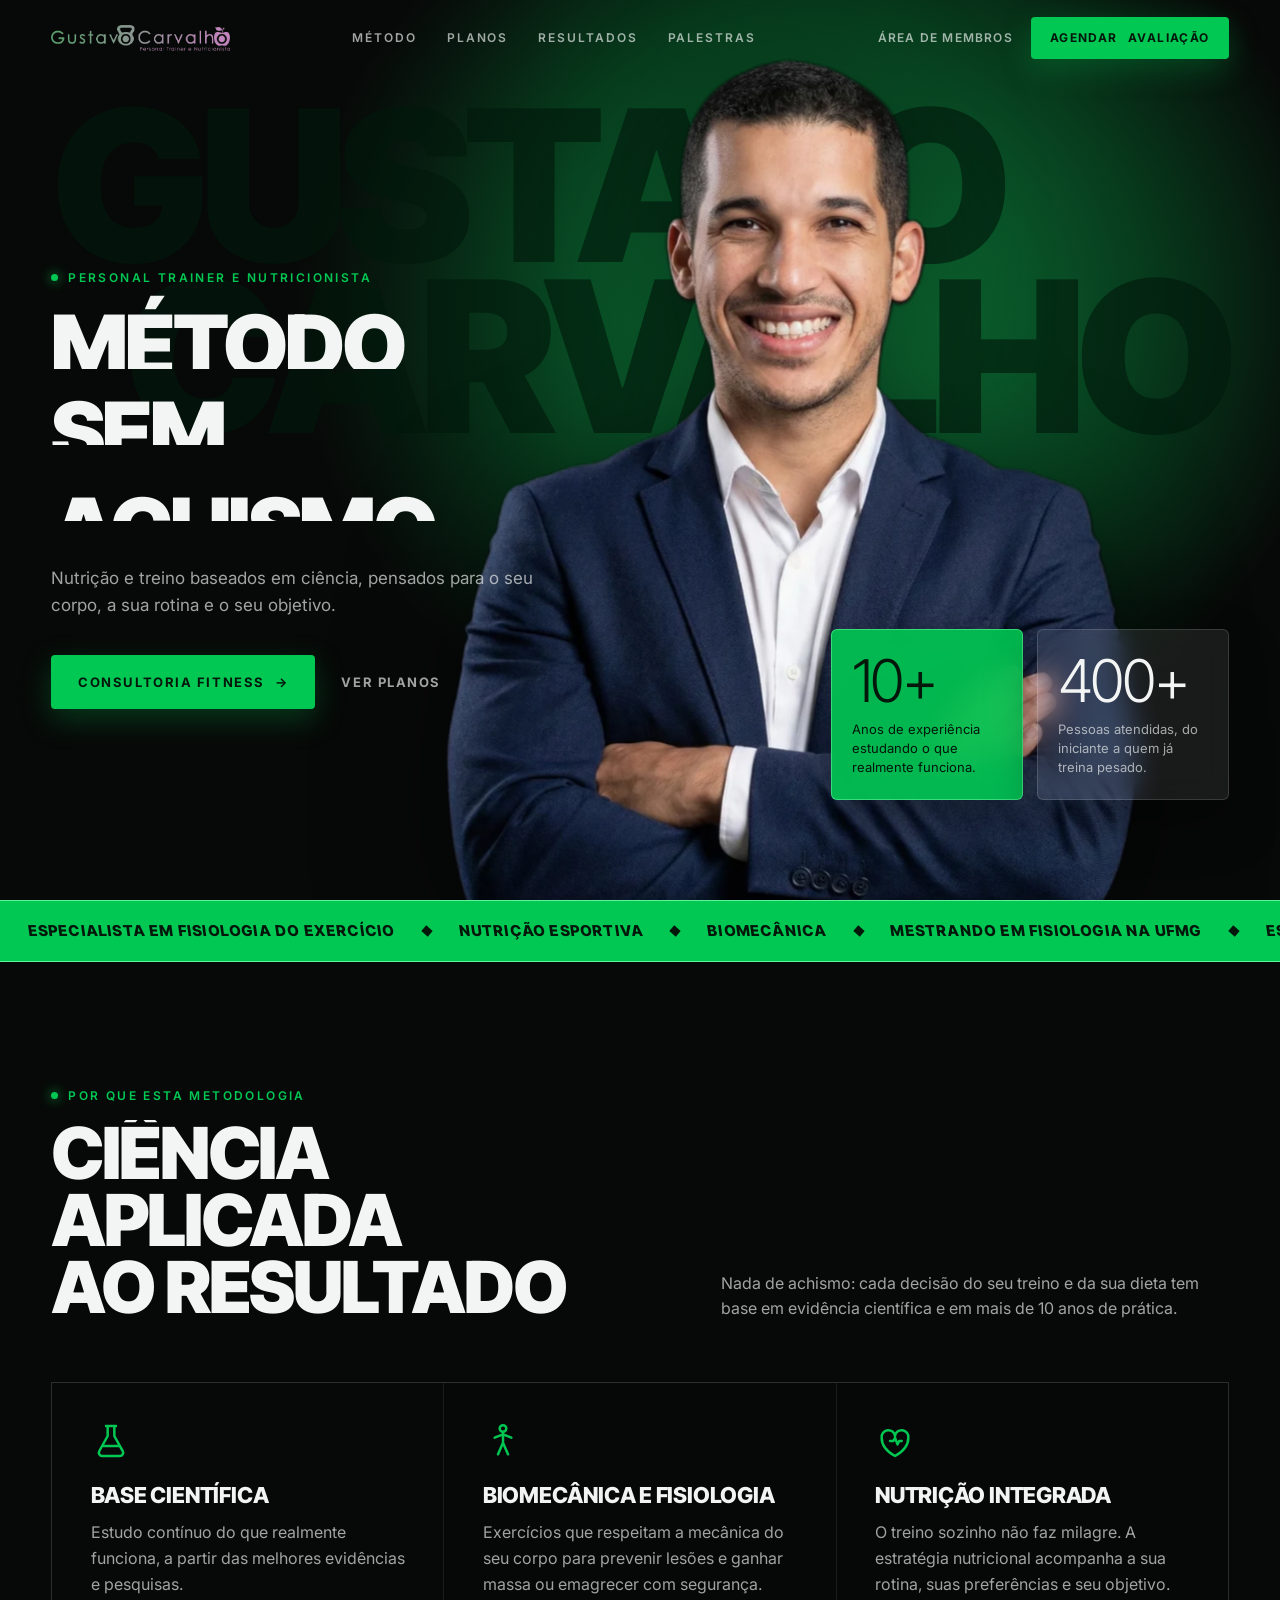
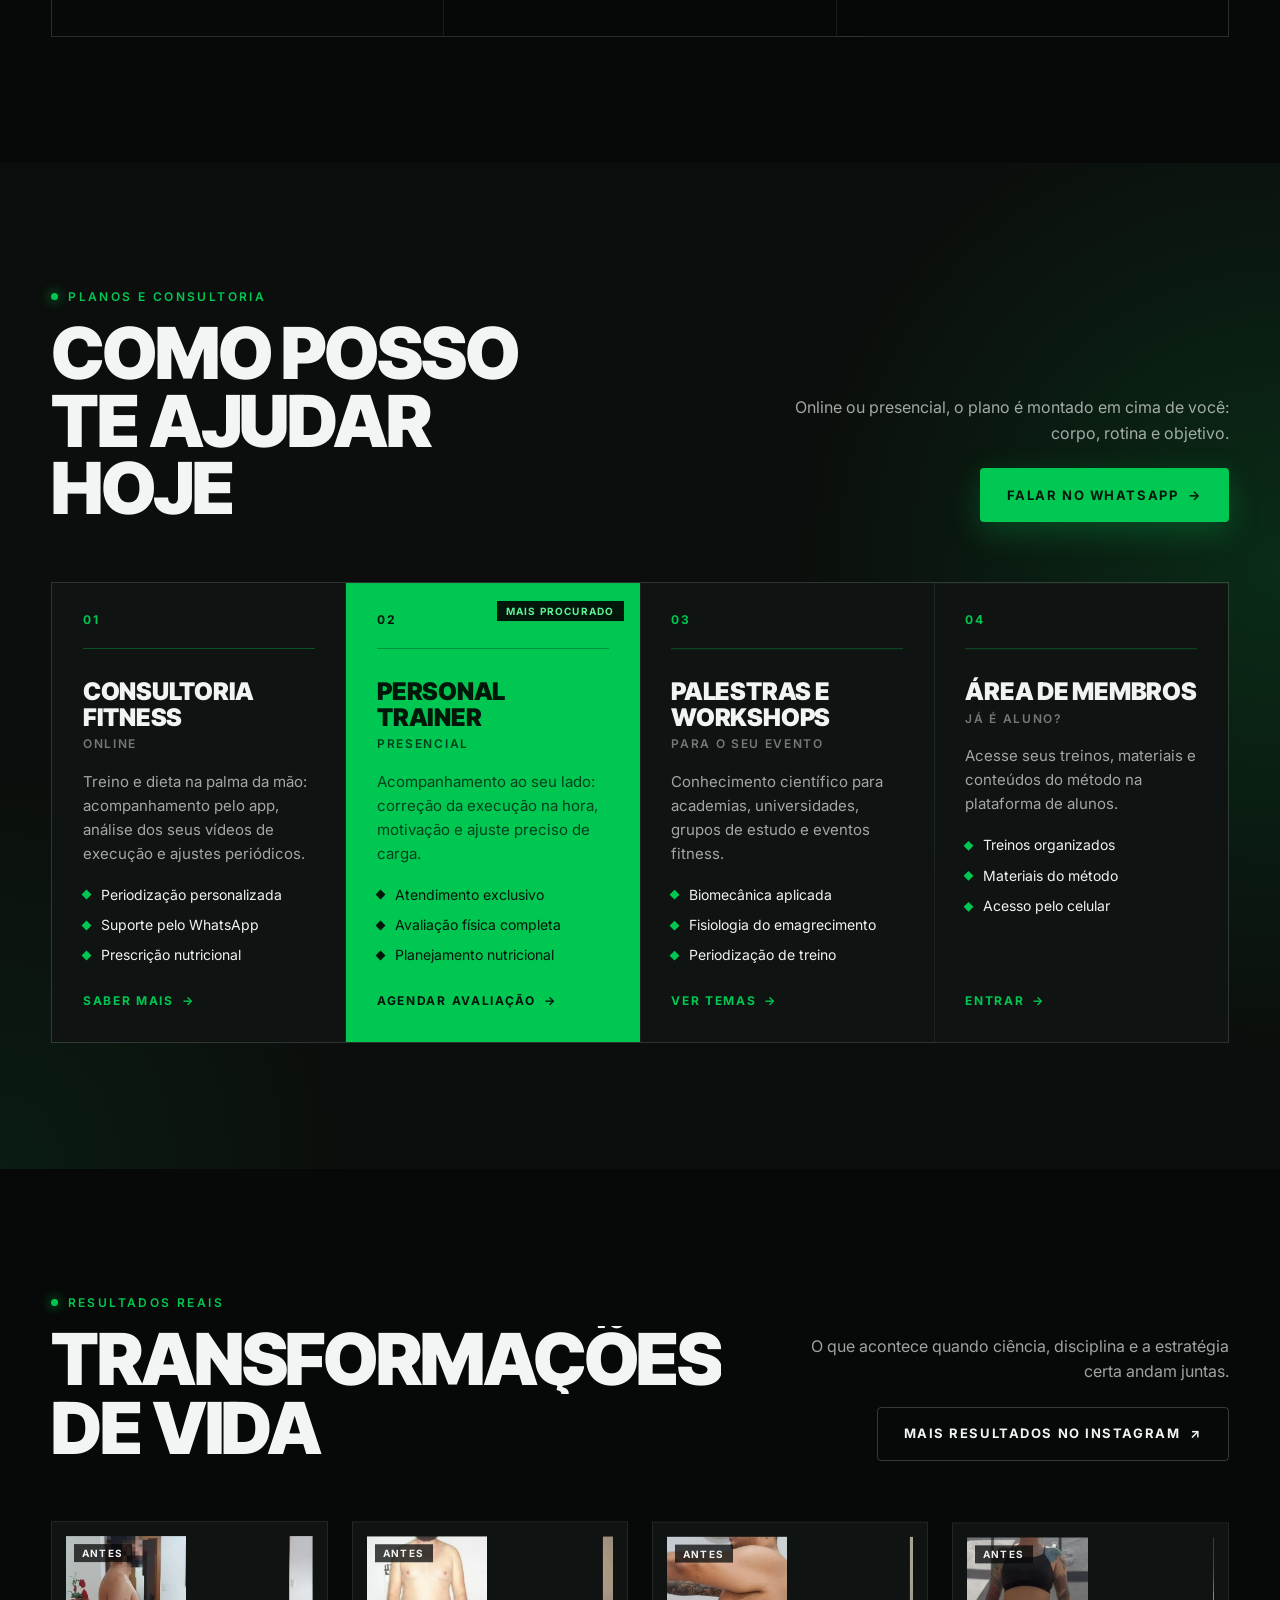
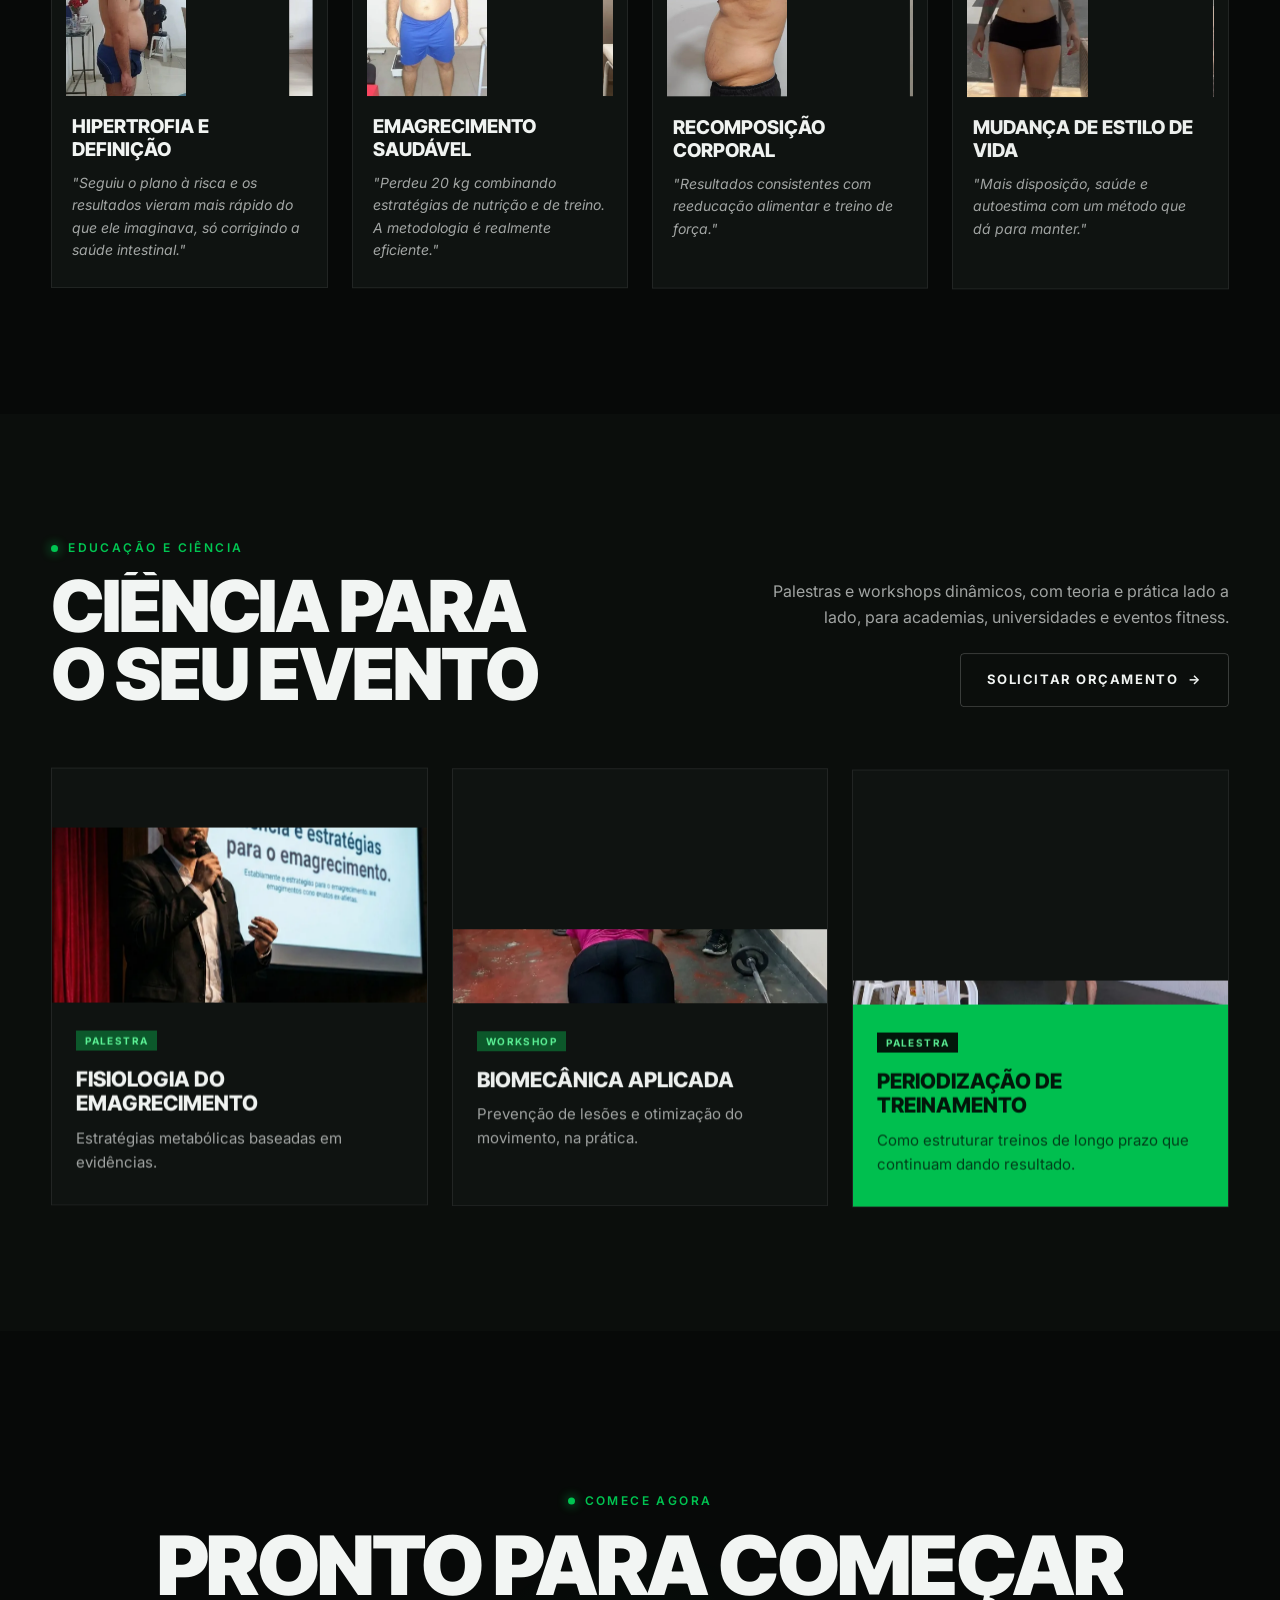
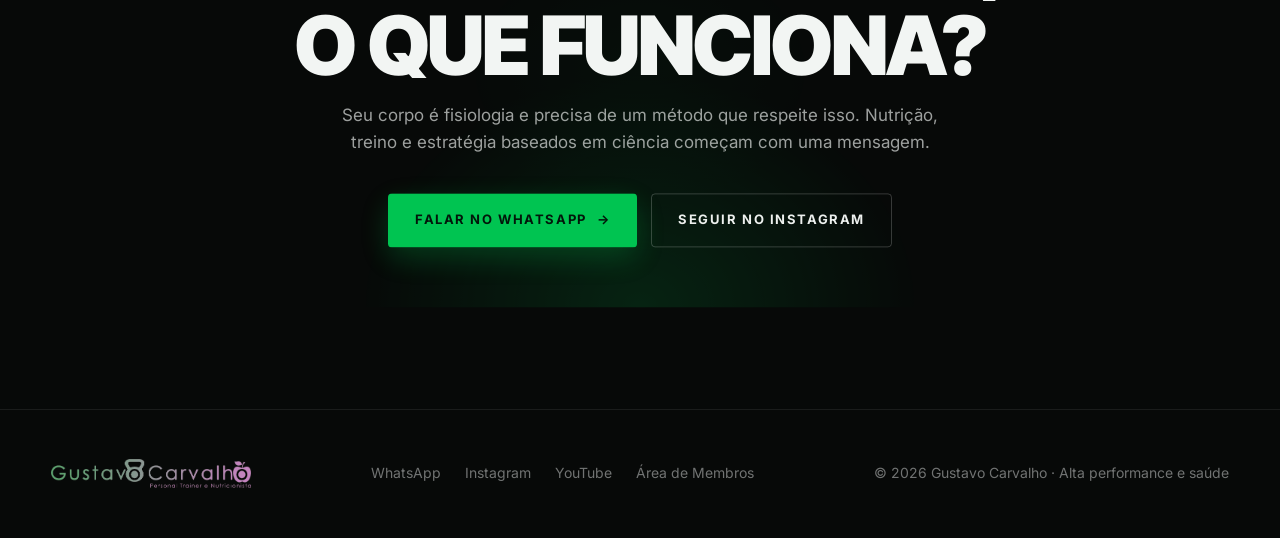
==== commit a72cc9e3: "Novo site: layout com nome gigante atrás da foto, em verde Refeito no layout da referência, com o ve" ====
--- a/index.html
+++ b/index.html
@@ -1,830 +1,273 @@
-<!DOCTYPE html>
-<html lang="pt-BR" class="scroll-smooth">
+<!doctype html>
+<html lang="pt-BR" class="no-js">
 <head>
-    <meta charset="UTF-8">
-    <meta name="viewport" content="width=device-width, initial-scale=1.0">
-    <title>Gustavo Carvalho | Treinador e Nutricionista</title>
-    
-    <!-- Tailwind CSS -->
-    <script src="https://cdn.tailwindcss.com"></script>
-    
-    <!-- Font Awesome (Ícones) -->
-    <link rel="stylesheet" href="https://cdnjs.cloudflare.com/ajax/libs/font-awesome/6.4.0/css/all.min.css">
-    
-    <!-- Google Fonts -->
-    <link href="https://fonts.googleapis.com/css2?family=Montserrat:wght@300;400;600;700;800&display=swap" rel="stylesheet">
-
-    <!-- Configurações Personalizadas do Tailwind -->
-    <script>
-        tailwind.config = {
-            theme: {
-                extend: {
-                    colors: {
-                        'gustavo-green': '#00c853',
-                        'gustavo-green-light': '#69f0ae',
-                        'gustavo-dark': '#0a0a0a', 
-                        'gustavo-card': '#141414',
-                    },
-                    fontFamily: {
-                        sans: ['Montserrat', 'sans-serif'],
-                    },
-                    animation: {
-                        'float': 'float 6s ease-in-out infinite',
-                        'pulse-glow': 'pulse-glow 2s infinite',
-                        'spin-slow': 'spin 15s linear infinite',
-                        'blob': 'blob 7s infinite',
-                    },
-                    keyframes: {
-                        float: {
-                            '0%, 100%': { transform: 'translateY(0)' },
-                            '50%': { transform: 'translateY(-20px)' },
-                        },
-                        'pulse-glow': {
-                            '0%, 100%': { boxShadow: '0 0 0 0 rgba(0, 200, 83, 0.4)' },
-                            '70%': { boxShadow: '0 0 0 15px rgba(0, 200, 83, 0)' },
-                        },
-                        blob: {
-                            '0%': { transform: 'translate(0px, 0px) scale(1)' },
-                            '33%': { transform: 'translate(30px, -50px) scale(1.1)' },
-                            '66%': { transform: 'translate(-20px, 20px) scale(0.9)' },
-                            '100%': { transform: 'translate(0px, 0px) scale(1)' },
-                        }
-                    }
-                }
-            }
-        }
-    </script>
-
-    <style>
-        /* Estilos Globais e Utilitários */
-        body {
-            overflow-x: hidden;
-            background-color: #050505;
-        }
-
-        /* Scrollbar Personalizada */
-        ::-webkit-scrollbar {
-            width: 8px;
-            height: 8px; /* Altura para scroll horizontal */
-        }
-        ::-webkit-scrollbar-track {
-            background: #0a0a0a;
-        }
-        ::-webkit-scrollbar-thumb {
-            background: #333;
-            border-radius: 4px;
-        }
-        ::-webkit-scrollbar-thumb:hover {
-            background: #00c853;
-        }
-
-        /* Animações de Entrada (Scroll Reveal) */
-        .reveal {
-            opacity: 0;
-            transform: translateY(40px) scale(0.95);
-            transition: all 1s cubic-bezier(0.16, 1, 0.3, 1);
-            filter: blur(10px);
-        }
-        .reveal.active {
-            opacity: 1;
-            transform: translateY(0) scale(1);
-            filter: blur(0);
-        }
-        
-        /* Gradiente no Texto Animado */
-        .text-gradient {
-            background: linear-gradient(to right, #00c853, #b9f6ca, #00c853);
-            background-size: 200% auto;
-            color: #000;
-            background-clip: text;
-            -webkit-background-clip: text;
-            -webkit-text-fill-color: transparent;
-            animation: shine 4s linear infinite;
-        }
-
-        @keyframes shine {
-            to {
-                background-position: 200% center;
-            }
-        }
-
-        /* Glassmorphism Premium */
-        .glass-nav {
-            background: rgba(5, 5, 5, 0.7);
-            backdrop-filter: blur(12px);
-            border-bottom: 1px solid rgba(255, 255, 255, 0.05);
-        }
-        
-        .glass-card {
-            background: rgba(20, 20, 20, 0.6);
-            backdrop-filter: blur(12px);
-            border: 1px solid rgba(255, 255, 255, 0.05);
-            transition: all 0.4s cubic-bezier(0.175, 0.885, 0.32, 1.275);
-        }
-
-        .glass-card:hover {
-            border-color: rgba(0, 200, 83, 0.5);
-            transform: translateY(-10px);
-            box-shadow: 0 20px 40px -10px rgba(0, 200, 83, 0.15);
-            background: rgba(30, 30, 30, 0.8);
-        }
-
-        /* Efeito Glow nos Botões */
-        .btn-glow {
-            position: relative;
-            overflow: hidden;
-            transition: all 0.3s ease;
-        }
-        .btn-glow::after {
-            content: '';
-            position: absolute;
-            top: 0;
-            left: -100%;
-            width: 100%;
-            height: 100%;
-            background: linear-gradient(90deg, transparent, rgba(255,255,255,0.2), transparent);
-            transition: 0.5s;
-        }
-        .btn-glow:hover::after {
-            left: 100%;
-        }
-
-        /* Background Dinâmico (Blobs) */
-        .bg-blob {
-            position: absolute;
-            border-radius: 50%;
-            filter: blur(80px);
-            opacity: 0.4;
-            z-index: 0;
-            animation: blob 10s infinite;
-        }
-    </style>
+<meta charset="utf-8">
+<meta name="viewport" content="width=device-width, initial-scale=1, viewport-fit=cover">
+<title>Gustavo Carvalho | Personal Trainer e Nutricionista</title>
+<meta name="description" content="Método Sem Achismo: nutrição e treino baseados em ciência com Gustavo Carvalho, personal trainer e nutricionista, mestrando em Fisiologia na UFMG. Consultoria online e personal presencial.">
+<meta name="theme-color" content="#070908">
+<meta property="og:type" content="website">
+<meta property="og:title" content="Gustavo Carvalho | Método Sem Achismo">
+<meta property="og:description" content="Nutrição e treino baseados em ciência. Mais de 10 anos de experiência e 400 pessoas atendidas.">
+<meta property="og:image" content="https://gustavocarvalhotrainer.com/assets/img/compartilhar.jpg">
+<meta property="og:url" content="https://gustavocarvalhotrainer.com/">
+<link rel="canonical" href="https://gustavocarvalhotrainer.com/">
+<meta name="twitter:card" content="summary_large_image">
+<link rel="icon" href="assets/img/favicon.svg" type="image/svg+xml">
+<link rel="preconnect" href="https://fonts.googleapis.com">
+<link rel="preconnect" href="https://fonts.gstatic.com" crossorigin>
+<link href="https://fonts.googleapis.com/css2?family=Inter+Tight:wght@500..900&family=Inter:wght@400..600&display=swap" rel="stylesheet">
+<link rel="preload" as="image" href="assets/img/gustavo-topo.webp" imagesrcset="assets/img/gustavo-topo-820.webp 820w, assets/img/gustavo-topo.webp 1621w" imagesizes="(max-width: 899px) 90vw, 48vw">
+<link rel="stylesheet" href="assets/vendor/lenis.css">
+<link rel="stylesheet" href="assets/css/site.css">
+<script>
+  document.documentElement.classList.replace('no-js', 'js');
+  try { if (sessionStorage.getItem('gc-abertura') || matchMedia('(prefers-reduced-motion: reduce)').matches) document.documentElement.classList.add('sem-abertura'); } catch (e) {}
+</script>
 </head>
-<body class="text-white font-sans antialiased selection:bg-gustavo-green selection:text-white">
-
-    <!-- Background Animado Global -->
-    <div class="fixed inset-0 overflow-hidden pointer-events-none">
-        <div class="bg-blob bg-gustavo-green w-96 h-96 top-0 -left-20 mix-blend-screen"></div>
-        <div class="bg-blob bg-blue-600 w-96 h-96 bottom-0 -right-20 mix-blend-screen animation-delay-2000"></div>
-        <div class="bg-blob bg-purple-600 w-72 h-72 top-1/2 left-1/2 transform -translate-x-1/2 -translate-y-1/2 mix-blend-screen animation-delay-4000 opacity-20"></div>
-    </div>
-
-    <!-- Navegação -->
-    <nav class="fixed w-full z-50 glass-nav">
-        <div class="max-w-7xl mx-auto px-4 sm:px-6 lg:px-8">
-            <div class="flex justify-between items-center h-20">
-                <div class="flex-shrink-0 flex items-center z-50">
-                    <img src="logo.png" alt="Logo Gustavo Carvalho" class="h-14 w-auto object-contain drop-shadow-[0_0_10px_rgba(0,200,83,0.3)] hover:scale-105 transition duration-300">
-                </div>
-                
-                <!-- Menu Desktop -->
-                <div class="hidden md:flex md:flex-1 md:justify-end md:items-center">
-                    <div class="flex items-baseline space-x-6 mr-6">
-                        <a href="#home" class="hover:text-gustavo-green transition px-3 py-2 rounded-md text-sm font-medium tracking-wide relative group">
-                            Início
-                            <span class="absolute bottom-0 left-0 w-0 h-0.5 bg-gustavo-green transition-all duration-300 group-hover:w-full"></span>
-                        </a>
-                        <a href="#sobre" class="hover:text-gustavo-green transition px-3 py-2 rounded-md text-sm font-medium tracking-wide relative group">
-                            Sobre
-                            <span class="absolute bottom-0 left-0 w-0 h-0.5 bg-gustavo-green transition-all duration-300 group-hover:w-full"></span>
-                        </a>
-                        <a href="#servicos" class="hover:text-gustavo-green transition px-3 py-2 rounded-md text-sm font-medium tracking-wide relative group">
-                            Consultoria
-                            <span class="absolute bottom-0 left-0 w-0 h-0.5 bg-gustavo-green transition-all duration-300 group-hover:w-full"></span>
-                        </a>
-                        <a href="#resultados" class="hover:text-gustavo-green transition px-3 py-2 rounded-md text-sm font-medium tracking-wide relative group">
-                            Resultados
-                            <span class="absolute bottom-0 left-0 w-0 h-0.5 bg-gustavo-green transition-all duration-300 group-hover:w-full"></span>
-                        </a>
-                        <a href="#palestras" class="hover:text-gustavo-green transition px-3 py-2 rounded-md text-sm font-medium tracking-wide relative group">
-                            Palestras
-                            <span class="absolute bottom-0 left-0 w-0 h-0.5 bg-gustavo-green transition-all duration-300 group-hover:w-full"></span>
-                        </a>
-                    </div>
-                    <div class="flex items-center space-x-4 border-l border-gray-700 pl-6">
-                        <a href="https://metodo-treinamento.vercel.app" target="_blank" class="hover:text-white text-gray-300 transition px-3 py-2 rounded-md text-sm font-medium flex items-center group">
-                            <i class="fas fa-user-circle mr-2 text-gustavo-green group-hover:scale-110 transition"></i> Área de Membros
-                        </a>
-                        <!-- Atualizado para link direto do WhatsApp -->
-                        <a href="https://wa.me/5531982049721" class="bg-gustavo-green text-black hover:bg-white transition px-6 py-2.5 rounded-full font-bold text-sm shadow-[0_0_15px_rgba(0,200,83,0.4)] hover:shadow-[0_0_25px_rgba(255,255,255,0.6)] btn-glow transform hover:-translate-y-0.5">Fale Comigo</a>
-                    </div>
-                </div>
-
-                <!-- Menu Mobile Button -->
-                <div class="-mr-2 flex md:hidden z-50">
-                    <button type="button" onclick="toggleMenu()" class="inline-flex items-center justify-center p-2 rounded-md text-gray-400 hover:text-white hover:bg-white/10 focus:outline-none transition">
-                        <i class="fas fa-bars text-2xl"></i>
-                    </button>
-                </div>
-            </div>
-        </div>
-
-        <!-- Menu Mobile -->
-        <div class="hidden md:hidden glass-nav absolute w-full border-b border-gray-700 top-20 left-0 z-40 transition-all duration-300" id="mobile-menu">
-            <div class="px-4 pt-4 pb-6 space-y-2">
-                <a href="#home" onclick="toggleMenu()" class="block px-3 py-3 rounded-xl text-base font-medium hover:bg-white/10 hover:text-gustavo-green transition">Início</a>
-                <a href="#sobre" onclick="toggleMenu()" class="block px-3 py-3 rounded-xl text-base font-medium hover:bg-white/10 hover:text-gustavo-green transition">Sobre</a>
-                <a href="#servicos" onclick="toggleMenu()" class="block px-3 py-3 rounded-xl text-base font-medium hover:bg-white/10 hover:text-gustavo-green transition">Consultoria</a>
-                <a href="#resultados" onclick="toggleMenu()" class="block px-3 py-3 rounded-xl text-base font-medium hover:bg-white/10 hover:text-gustavo-green transition">Resultados</a>
-                <a href="#palestras" onclick="toggleMenu()" class="block px-3 py-3 rounded-xl text-base font-medium hover:bg-white/10 hover:text-gustavo-green transition">Palestras</a>
-                
-                <div class="pt-4 mt-2 border-t border-gray-800 space-y-3">
-                    <a href="https://metodo-treinamento.vercel.app" target="_blank" onclick="toggleMenu()" class="flex items-center justify-center w-full px-3 py-3 rounded-xl text-base font-medium border border-gray-700 text-gray-300 hover:bg-white/5 hover:text-white transition">
-                        <i class="fas fa-user-circle mr-2 text-gustavo-green"></i> Área de Membros
-                    </a>
-                    <!-- Atualizado para link direto do WhatsApp no Mobile -->
-                    <a href="https://wa.me/5531982049721" class="block text-center px-3 py-3 text-gustavo-green font-bold bg-white/5 rounded-xl border border-gustavo-green/20">Fale Comigo</a>
-                </div>
-            </div>
-        </div>
+<body>
+<a class="skip" href="#conteudo">Pular para o conteúdo</a>
+
+<!-- Abertura: uma linha verde corre e a cortina sobe (só na primeira visita da sessão) -->
+<div class="abertura" aria-hidden="true">
+  <img class="abertura_logo" src="assets/img/logo.png" width="1061" height="152" alt="">
+  <span class="abertura_barra"><i></i></span>
+</div>
+
+<header class="nav" data-nav>
+  <a class="nav_logo" href="#inicio" aria-label="Gustavo Carvalho, voltar ao início"><img src="assets/img/logo.png" width="1061" height="152" alt=""></a>
+  <nav class="nav_links" aria-label="Seções">
+    <a href="#metodo">Método</a>
+    <a href="#planos">Planos</a>
+    <a href="#resultados">Resultados</a>
+    <a href="#palestras">Palestras</a>
+  </nav>
+  <div class="nav_acoes">
+    <a class="nav_membros" href="https://metodo-treinamento.vercel.app" target="_blank" rel="noopener noreferrer">Área de Membros</a>
+    <a class="btn btn--verde btn--peq" href="https://wa.me/5531982049721?text=Ol%C3%A1%2C%20Gustavo!%20Vim%20pelo%20site%20e%20quero%20agendar%20uma%20avalia%C3%A7%C3%A3o." target="_blank" rel="noopener noreferrer">Agendar<span class="so-pc"> avaliação</span></a>
+  </div>
+</header>
+
+<main id="conteudo">
+
+  <!-- 1. TOPO -->
+  <section class="topo" id="inicio">
+    <div class="topo_fundo" aria-hidden="true"></div>
+    <p class="topo_nome" aria-hidden="true"><span>GUSTAVO</span><span>CARVALHO</span></p>
+    <img class="topo_foto" src="assets/img/gustavo-topo.webp" srcset="assets/img/gustavo-topo-820.webp 820w, assets/img/gustavo-topo.webp 1621w" sizes="(max-width: 899px) 90vw, 48vw" width="1621" height="1973" alt="Gustavo Carvalho, personal trainer e nutricionista, de braços cruzados" fetchpriority="high">
+
+    <div class="wrap topo_in">
+      <div class="topo_texto">
+        <p class="rotulo" data-entra>Personal trainer e nutricionista</p>
+        <h1 class="topo_titulo" data-linhas>Método<br>sem achismo</h1>
+        <p class="topo_lead" data-entra>Nutrição e treino baseados em ciência, pensados para o seu corpo, a sua rotina e o seu objetivo.</p>
+        <div class="topo_acoes" data-entra>
+          <a class="btn btn--verde" href="https://wa.me/5531982049721?text=Ol%C3%A1%2C%20Gustavo!%20Tenho%20interesse%20na%20Consultoria%20Fitness." target="_blank" rel="noopener noreferrer">Consultoria Fitness <span aria-hidden="true">→</span></a>
+          <a class="link" href="#planos">Ver planos</a>
+        </div>
+      </div>
+      <div class="numeros">
+        <div class="numero numero--cheio" data-entra>
+          <p class="numero_v"><span data-conta="10">10</span>+</p>
+          <p>Anos de experiência estudando o que realmente funciona.</p>
+        </div>
+        <div class="numero" data-entra>
+          <p class="numero_v"><span data-conta="400">400</span>+</p>
+          <p>Pessoas atendidas, do iniciante a quem já treina pesado.</p>
+        </div>
+      </div>
+    </div>
+  </section>
+
+  <!-- Faixa de formação -->
+  <div class="faixa" aria-label="Formação">
+    <div class="faixa_trilho">
+      <ul class="faixa_lista"><li>Especialista em Fisiologia do Exercício</li><li>Nutrição Esportiva</li><li>Biomecânica</li><li>Mestrando em Fisiologia na UFMG</li></ul>
+      <ul class="faixa_lista" aria-hidden="true"><li>Especialista em Fisiologia do Exercício</li><li>Nutrição Esportiva</li><li>Biomecânica</li><li>Mestrando em Fisiologia na UFMG</li></ul>
+    </div>
+  </div>
+
+  <!-- 2. MÉTODO -->
+  <section class="secao" id="metodo">
+    <div class="wrap">
+      <div class="cabeca">
+        <div>
+          <p class="rotulo">Por que esta metodologia</p>
+          <h2 class="titulo" data-linhas>Ciência aplicada<br>ao resultado</h2>
+        </div>
+        <p class="cabeca_txt">Nada de achismo: cada decisão do seu treino e da sua dieta tem base em evidência científica e em mais de 10 anos de prática.</p>
+      </div>
+      <div class="pilares">
+        <article class="pilar">
+          <svg viewBox="0 0 24 24" aria-hidden="true"><path d="M9 3h6M10 3v6l-5 9a2 2 0 0 0 1.7 3h10.6a2 2 0 0 0 1.7-3l-5-9V3"/><path d="M7.5 15h9"/></svg>
+          <h3>Base científica</h3>
+          <p>Estudo contínuo do que realmente funciona, a partir das melhores evidências e pesquisas.</p>
+        </article>
+        <article class="pilar">
+          <svg viewBox="0 0 24 24" aria-hidden="true"><circle cx="12" cy="4.5" r="2"/><path d="M12 7v6l-3 7M12 13l3 7M7 10l5-2 5 2"/></svg>
+          <h3>Biomecânica e fisiologia</h3>
+          <p>Exercícios que respeitam a mecânica do seu corpo para prevenir lesões e ganhar massa ou emagrecer com segurança.</p>
+        </article>
+        <article class="pilar">
+          <svg viewBox="0 0 24 24" aria-hidden="true"><path d="M12 21c-4.5-2.5-8-6-8-11a4 4 0 0 1 8-1 4 4 0 0 1 8 1c0 5-3.5 8.5-8 11Z"/><path d="M9 12h2l1-2 1.5 4 1-2H16"/></svg>
+          <h3>Nutrição integrada</h3>
+          <p>O treino sozinho não faz milagre. A estratégia nutricional acompanha a sua rotina, suas preferências e seu objetivo.</p>
+        </article>
+      </div>
+    </div>
+  </section>
+
+  <!-- 3. PLANOS (os 4 cartões da referência) -->
+  <section class="secao secao--verde" id="planos">
+    <div class="wrap">
+      <div class="cabeca">
+        <div>
+          <p class="rotulo">Planos e consultoria</p>
+          <h2 class="titulo" data-linhas>Como posso<br>te ajudar hoje</h2>
+        </div>
+        <div class="cabeca_lado">
+          <p class="cabeca_txt">Online ou presencial, o plano é montado em cima de você: corpo, rotina e objetivo.</p>
+          <a class="btn btn--verde" href="https://wa.me/5531982049721?text=Ol%C3%A1%2C%20Gustavo!%20Quero%20saber%20qual%20plano%20%C3%A9%20o%20ideal%20para%20mim." target="_blank" rel="noopener noreferrer">Falar no WhatsApp <span aria-hidden="true">→</span></a>
+        </div>
+      </div>
+      <div class="planos">
+        <article class="plano">
+          <span class="plano_n">01</span>
+          <h3>Consultoria Fitness</h3>
+          <p class="plano_tipo">Online</p>
+          <p>Treino e dieta na palma da mão: acompanhamento pelo app, análise dos seus vídeos de execução e ajustes periódicos.</p>
+          <ul><li>Periodização personalizada</li><li>Suporte pelo WhatsApp</li><li>Prescrição nutricional</li></ul>
+          <a class="plano_link" href="https://wa.me/5531982049721?text=Ol%C3%A1%2C%20Gustavo!%20Tenho%20interesse%20na%20Consultoria%20Fitness." target="_blank" rel="noopener noreferrer">Saber mais <span aria-hidden="true">→</span></a>
+        </article>
+        <article class="plano plano--destaque">
+          <span class="plano_selo">Mais procurado</span>
+          <span class="plano_n">02</span>
+          <h3>Personal Trainer</h3>
+          <p class="plano_tipo">Presencial</p>
+          <p>Acompanhamento ao seu lado: correção da execução na hora, motivação e ajuste preciso de carga.</p>
+          <ul><li>Atendimento exclusivo</li><li>Avaliação física completa</li><li>Planejamento nutricional</li></ul>
+          <a class="plano_link" href="https://wa.me/5531982049721?text=Ol%C3%A1%2C%20Gustavo!%20Quero%20saber%20sobre%20Personal%20Presencial." target="_blank" rel="noopener noreferrer">Agendar avaliação <span aria-hidden="true">→</span></a>
+        </article>
+        <article class="plano">
+          <span class="plano_n">03</span>
+          <h3>Palestras e workshops</h3>
+          <p class="plano_tipo">Para o seu evento</p>
+          <p>Conhecimento científico para academias, universidades, grupos de estudo e eventos fitness.</p>
+          <ul><li>Biomecânica aplicada</li><li>Fisiologia do emagrecimento</li><li>Periodização de treino</li></ul>
+          <a class="plano_link" href="#palestras">Ver temas <span aria-hidden="true">→</span></a>
+        </article>
+        <article class="plano">
+          <span class="plano_n">04</span>
+          <h3>Área de Membros</h3>
+          <p class="plano_tipo">Já é aluno?</p>
+          <p>Acesse seus treinos, materiais e conteúdos do método na plataforma de alunos.</p>
+          <ul><li>Treinos organizados</li><li>Materiais do método</li><li>Acesso pelo celular</li></ul>
+          <a class="plano_link" href="https://metodo-treinamento.vercel.app" target="_blank" rel="noopener noreferrer">Entrar <span aria-hidden="true">→</span></a>
+        </article>
+      </div>
+    </div>
+  </section>
+
+  <!-- 4. RESULTADOS -->
+  <section class="secao" id="resultados">
+    <div class="wrap">
+      <div class="cabeca">
+        <div>
+          <p class="rotulo">Resultados reais</p>
+          <h2 class="titulo" data-linhas>Transformações<br>de vida</h2>
+        </div>
+        <div class="cabeca_lado">
+          <p class="cabeca_txt">O que acontece quando ciência, disciplina e a estratégia certa andam juntas.</p>
+          <a class="btn btn--linha" href="https://www.instagram.com/gustavopersonal.nutri/" target="_blank" rel="noopener noreferrer">Mais resultados no Instagram <span aria-hidden="true">↗</span></a>
+        </div>
+      </div>
+      <div class="resultados">
+        <article class="resultado">
+          <div class="resultado_fotos"><figure><img src="assets/img/resultados/antes1.webp" width="420" height="560" loading="lazy" alt="Aluno antes, de lado"><figcaption>Antes</figcaption></figure><figure class="depois"><img src="assets/img/resultados/depois1.webp" width="420" height="560" loading="lazy" alt="O mesmo aluno depois, de lado"><figcaption>Depois</figcaption></figure></div>
+          <h3>Hipertrofia e definição</h3>
+          <p>"Seguiu o plano à risca e os resultados vieram mais rápido do que ele imaginava, só corrigindo a saúde intestinal."</p>
+        </article>
+        <article class="resultado">
+          <div class="resultado_fotos"><figure><img src="assets/img/resultados/antes2.webp" width="420" height="560" loading="lazy" alt="Aluno antes, de frente"><figcaption>Antes</figcaption></figure><figure class="depois"><img src="assets/img/resultados/depois2.webp" width="420" height="560" loading="lazy" alt="O mesmo aluno depois, de frente"><figcaption>Depois</figcaption></figure></div>
+          <h3>Emagrecimento saudável</h3>
+          <p>"Perdeu 20 kg combinando estratégias de nutrição e de treino. A metodologia é realmente eficiente."</p>
+        </article>
+        <article class="resultado">
+          <div class="resultado_fotos"><figure><img src="assets/img/resultados/antes3.webp" width="420" height="560" loading="lazy" alt="Aluno antes, de lado"><figcaption>Antes</figcaption></figure><figure class="depois"><img src="assets/img/resultados/depois3.webp" width="420" height="560" loading="lazy" alt="O mesmo aluno depois, de lado"><figcaption>Depois</figcaption></figure></div>
+          <h3>Recomposição corporal</h3>
+          <p>"Resultados consistentes com reeducação alimentar e treino de força."</p>
+        </article>
+        <article class="resultado">
+          <div class="resultado_fotos"><figure><img src="assets/img/resultados/antes4.webp" width="420" height="560" loading="lazy" alt="Aluna antes, de frente"><figcaption>Antes</figcaption></figure><figure class="depois"><img src="assets/img/resultados/depois4.webp" width="420" height="560" loading="lazy" alt="A mesma aluna depois, de frente"><figcaption>Depois</figcaption></figure></div>
+          <h3>Mudança de estilo de vida</h3>
+          <p>"Mais disposição, saúde e autoestima com um método que dá para manter."</p>
+        </article>
+      </div>
+    </div>
+  </section>
+
+  <!-- 5. PALESTRAS (cartões com foto da referência) -->
+  <section class="secao secao--alt" id="palestras">
+    <div class="wrap">
+      <div class="cabeca">
+        <div>
+          <p class="rotulo">Educação e ciência</p>
+          <h2 class="titulo" data-linhas>Ciência para<br>o seu evento</h2>
+        </div>
+        <div class="cabeca_lado">
+          <p class="cabeca_txt">Palestras e workshops dinâmicos, com teoria e prática lado a lado, para academias, universidades e eventos fitness.</p>
+          <a class="btn btn--linha" href="https://wa.me/5531982049721?text=Ol%C3%A1%2C%20Gustavo!%20Gostaria%20de%20saber%20sobre%20palestras%20e%20workshops." target="_blank" rel="noopener noreferrer">Solicitar orçamento <span aria-hidden="true">→</span></a>
+        </div>
+      </div>
+      <div class="temas">
+        <article class="tema">
+          <div class="tema_foto"><img src="assets/img/palestra-biomecanica.webp" width="900" height="675" loading="lazy" alt="Gustavo dando palestra sobre ciência e estratégias para o emagrecimento"></div>
+          <div class="tema_c"><span class="tag">Palestra</span><h3>Fisiologia do emagrecimento</h3><p>Estratégias metabólicas baseadas em evidências.</p></div>
+        </article>
+        <article class="tema">
+          <div class="tema_foto"><img src="assets/img/workshop-pratico.webp" width="900" height="675" loading="lazy" alt="Gustavo corrigindo a execução de um exercício durante um workshop"></div>
+          <div class="tema_c"><span class="tag">Workshop</span><h3>Biomecânica aplicada</h3><p>Prevenção de lesões e otimização do movimento, na prática.</p></div>
+        </article>
+        <article class="tema tema--destaque">
+          <div class="tema_foto"><img src="assets/img/palestra-evento.webp" width="900" height="675" loading="lazy" alt="Gustavo apresentando em um evento fitness"></div>
+          <div class="tema_c"><span class="tag">Palestra</span><h3>Periodização de treinamento</h3><p>Como estruturar treinos de longo prazo que continuam dando resultado.</p></div>
+        </article>
+      </div>
+    </div>
+  </section>
+
+  <!-- 6. CHAMADA FINAL -->
+  <section class="final" id="contato">
+    <div class="final_fundo" aria-hidden="true"></div>
+    <div class="wrap final_in">
+      <p class="rotulo">Comece agora</p>
+      <h2 class="titulo final_titulo" data-linhas>Pronto para começar<br>o que funciona?</h2>
+      <p class="final_txt">Seu corpo é fisiologia e precisa de um método que respeite isso. Nutrição, treino e estratégia baseados em ciência começam com uma mensagem.</p>
+      <div class="final_acoes">
+        <a class="btn btn--verde" href="https://wa.me/5531982049721?text=Ol%C3%A1%2C%20Gustavo!%20Vim%20pelo%20site%20e%20quero%20come%C3%A7ar." target="_blank" rel="noopener noreferrer">Falar no WhatsApp <span aria-hidden="true">→</span></a>
+        <a class="btn btn--linha" href="https://www.instagram.com/gustavopersonal.nutri/" target="_blank" rel="noopener noreferrer">Seguir no Instagram</a>
+      </div>
+    </div>
+  </section>
+</main>
+
+<footer class="rodape">
+  <div class="wrap rodape_in">
+    <img class="rodape_logo" src="assets/img/logo.png" width="1061" height="152" loading="lazy" alt="Gustavo Carvalho, Personal Trainer e Nutricionista">
+    <nav class="rodape_links" aria-label="Rodapé">
+      <a href="https://wa.me/5531982049721" target="_blank" rel="noopener noreferrer">WhatsApp</a>
+      <a href="https://www.instagram.com/gustavopersonal.nutri/" target="_blank" rel="noopener noreferrer">Instagram</a>
+      <a href="https://www.youtube.com/channel/UCJ9dFbi07R8DbAcdnVMB5sw" target="_blank" rel="noopener noreferrer">YouTube</a>
+      <a href="https://metodo-treinamento.vercel.app" target="_blank" rel="noopener noreferrer">Área de Membros</a>
     </nav>
-
-    <!-- Hero Section -->
-    <section id="home" class="relative pt-32 pb-20 lg:pt-48 lg:pb-32 overflow-hidden min-h-screen flex items-center">
-        <div class="max-w-7xl mx-auto px-4 sm:px-6 lg:px-8 relative z-10 w-full">
-            <div class="lg:grid lg:grid-cols-12 lg:gap-16 items-center">
-                
-                <!-- Texto Hero -->
-                <div class="sm:text-center md:max-w-2xl md:mx-auto lg:col-span-6 lg:text-left reveal active z-20">
-                    <div class="inline-flex items-center px-4 py-1.5 rounded-full border border-gustavo-green/50 bg-gustavo-green/10 text-gustavo-green text-xs font-bold tracking-widest uppercase mb-6 backdrop-blur-md">
-                        <i class="fas fa-bolt mr-2 animate-pulse"></i> Muito além de calorias
-                    </div>
-                    <h1 class="text-4xl tracking-tight font-extrabold text-white sm:text-5xl md:text-6xl lg:text-6xl xl:text-7xl leading-tight">
-                        Método Sem Achismo <span class="text-gradient block mt-2">Nutrição e Treino Baseados em Ciência</span>
-                    </h1>
-                    <p class="mt-6 text-lg text-gray-300 sm:mt-8 sm:max-w-xl sm:mx-auto md:mt-8 lg:mx-0 font-light leading-relaxed">
-                        Desenvolvido por <strong class="text-white">Gustavo Carvalho</strong>, Especialista em Fisiologia do Exercício, Nutrição Esportiva e Biomecânica, Mestrando em Fisiologia na UFMG. Com mais de <strong class="text-white">10 anos de experiência</strong> e mais de <strong class="text-white">400 pessoas atendidas</strong>.
-                    </p>
-                    <div class="mt-10 sm:max-w-lg sm:mx-auto sm:text-center lg:text-left lg:mx-0 flex flex-col sm:flex-row gap-5">
-                        <a href="#servicos" class="group flex items-center justify-center px-8 py-4 text-base font-bold rounded-full text-black bg-gustavo-green hover:bg-white hover:scale-105 transition duration-300 shadow-[0_0_20px_rgba(0,200,83,0.5)] btn-glow">
-                            Consultoria Fitness
-                            <i class="fas fa-arrow-right ml-2 transform group-hover:translate-x-1 transition"></i>
-                        </a>
-                        <a href="https://www.youtube.com/channel/UCJ9dFbi07R8DbAcdnVMB5sw" target="_blank" class="flex items-center justify-center px-8 py-4 border border-gray-600 text-base font-medium rounded-full text-white hover:border-gustavo-green hover:text-gustavo-green hover:bg-gustavo-green/10 transition duration-300 backdrop-blur-sm">
-                            <i class="fab fa-youtube mr-2"></i> Ver Canal
-                        </a>
-                    </div>
-                    
-                    <!-- Credenciais Rápidas -->
-                    <div class="mt-10 pt-8 border-t border-gray-800/50 flex flex-wrap gap-6 justify-center lg:justify-start text-gray-400 text-sm font-medium">
-                        <div class="flex items-center hover:text-white transition cursor-default">
-                            <div class="w-8 h-8 rounded-full bg-gustavo-green/20 flex items-center justify-center mr-3">
-                                <i class="fas fa-running text-gustavo-green"></i>
-                            </div>
-                            Biomecânica
-                        </div>
-                        <div class="flex items-center hover:text-white transition cursor-default">
-                            <div class="w-8 h-8 rounded-full bg-gustavo-green/20 flex items-center justify-center mr-3">
-                                <i class="fas fa-apple-alt text-gustavo-green"></i>
-                            </div>
-                            Nutrição Esportiva
-                        </div>
-                        <div class="flex items-center hover:text-white transition cursor-default">
-                            <div class="w-8 h-8 rounded-full bg-gustavo-green/20 flex items-center justify-center mr-3">
-                                <i class="fas fa-heartbeat text-gustavo-green"></i>
-                            </div>
-                            Fisiologia
-                        </div>
-                    </div>
-                </div>
-
-                <!-- Imagem Hero (Flutuante e estilizada) -->
-                <div class="mt-16 relative sm:max-w-lg sm:mx-auto lg:mt-0 lg:max-w-none lg:mx-0 lg:col-span-6 lg:flex lg:items-center reveal z-10">
-                    <div class="relative mx-auto w-full lg:max-w-md animate-float">
-                        <!-- Círculos decorativos atrás da imagem -->
-                        <div class="absolute -top-10 -right-10 w-32 h-32 bg-gustavo-green rounded-full mix-blend-multiply filter blur-2xl opacity-30 animate-blob"></div>
-                        <div class="absolute -bottom-10 -left-10 w-32 h-32 bg-purple-600 rounded-full mix-blend-multiply filter blur-2xl opacity-30 animate-blob animation-delay-2000"></div>
-
-                        <div class="relative block w-full bg-gradient-to-br from-gray-800 to-black rounded-3xl overflow-hidden shadow-2xl border border-gray-700/50 group">
-                            <!-- Overlay de brilho no hover -->
-                            <div class="absolute inset-0 bg-gradient-to-t from-gustavo-green/20 to-transparent opacity-0 group-hover:opacity-100 transition duration-500 z-10 pointer-events-none"></div>
-                            
-                            <!-- Imagem -->
-                            <img class="w-full h-full object-cover transform scale-100 group-hover:scale-110 transition duration-700 ease-out" src="fotoinicio.png" alt="Treinador Gustavo Carvalho">
-                            
-                            <!-- Card Info Flutuante -->
-                            <div class="absolute bottom-0 left-0 right-0 p-6 bg-gradient-to-t from-black via-black/80 to-transparent backdrop-blur-sm">
-                                <div class="flex items-center justify-between">
-                                    <div>
-                                        <p class="text-white font-bold text-xl tracking-wide">Treinador Gustavo</p>
-                                        <p class="text-gustavo-green text-sm font-medium">Personal & Nutri</p>
-                                    </div>
-                                    <div class="w-10 h-10 rounded-full bg-gustavo-green flex items-center justify-center text-black font-bold">
-                                        <i class="fas fa-check"></i>
-                                    </div>
-                                </div>
-                            </div>
-                        </div>
-                    </div>
-                </div>
-            </div>
-        </div>
-    </section>
-
-    <!-- Sobre / Metodologia -->
-    <section id="sobre" class="py-24 relative z-10">
-        <div class="max-w-7xl mx-auto px-4 sm:px-6 lg:px-8">
-            <div class="text-center mb-20 reveal">
-                <h2 class="text-3xl font-extrabold text-white sm:text-4xl md:text-5xl">
-                    Por que escolher minha <span class="text-gustavo-green relative inline-block">
-                        metodologia?
-                        <svg class="absolute w-full h-3 -bottom-1 left-0 text-gustavo-green opacity-40" viewBox="0 0 200 9" fill="none" xmlns="http://www.w3.org/2000/svg"><path d="M2.00025 6.99997C25.7501 2.99999 84.8547 1.16677 198.001 3.50002" stroke="currentColor" stroke-width="3" stroke-linecap="round"/></svg>
-                    </span>
-                </h2>
-                <p class="mt-6 max-w-2xl text-xl text-gray-400 mx-auto font-light">
-                    Não é achismo. É ciência aplicada ao resultado, com base em evidências e prática clínica.
-                </p>
-            </div>
-
-            <div class="grid grid-cols-1 md:grid-cols-3 gap-10">
-                <!-- Card 1 -->
-                <div class="glass-card p-10 rounded-3xl reveal relative overflow-hidden group">
-                    <div class="absolute top-0 right-0 -mt-8 -mr-8 w-32 h-32 bg-gustavo-green opacity-5 rounded-full blur-2xl group-hover:opacity-10 transition duration-500"></div>
-                    <div class="w-16 h-16 bg-gradient-to-br from-gustavo-green to-green-900 rounded-2xl flex items-center justify-center mb-8 shadow-lg shadow-green-900/40 group-hover:scale-110 transition duration-300">
-                        <i class="fas fa-microscope text-3xl text-white"></i>
-                    </div>
-                    <h3 class="text-2xl font-bold text-white mb-4 group-hover:text-gustavo-green transition">Base Científica</h3>
-                    <p class="text-gray-400 leading-relaxed group-hover:text-gray-300 transition">
-                        Ao longo desses 10 anos de profissão, venho estudando continuamente o que realmente funciona, baseado nas melhores evidências e pesquisas científicas.
-                    </p>
-                </div>
-
-                <!-- Card 2 -->
-                <div class="glass-card p-10 rounded-3xl reveal relative overflow-hidden group" style="transition-delay: 100ms;">
-                    <div class="absolute top-0 right-0 -mt-8 -mr-8 w-32 h-32 bg-gustavo-green opacity-5 rounded-full blur-2xl group-hover:opacity-10 transition duration-500"></div>
-                    <div class="w-16 h-16 bg-gradient-to-br from-gustavo-green to-green-900 rounded-2xl flex items-center justify-center mb-8 shadow-lg shadow-green-900/40 group-hover:scale-110 transition duration-300">
-                        <i class="fas fa-heartbeat text-3xl text-white"></i>
-                    </div>
-                    <h3 class="text-2xl font-bold text-white mb-4 group-hover:text-gustavo-green transition">Biomecânica & Fisiologia</h3>
-                    <p class="text-gray-400 leading-relaxed group-hover:text-gray-300 transition">
-                        Exercícios prescritos respeitando a mecânica do seu corpo para prevenir lesões e maximizar a hipertrofia e emagrecimento de forma segura.
-                    </p>
-                </div>
-
-                <!-- Card 3 -->
-                <div class="glass-card p-10 rounded-3xl reveal relative overflow-hidden group" style="transition-delay: 200ms;">
-                    <div class="absolute top-0 right-0 -mt-8 -mr-8 w-32 h-32 bg-gustavo-green opacity-5 rounded-full blur-2xl group-hover:opacity-10 transition duration-500"></div>
-                    <div class="w-16 h-16 bg-gradient-to-br from-gustavo-green to-green-900 rounded-2xl flex items-center justify-center mb-8 shadow-lg shadow-green-900/40 group-hover:scale-110 transition duration-300">
-                        <i class="fas fa-apple-alt text-3xl text-white"></i>
-                    </div>
-                    <h3 class="text-2xl font-bold text-white mb-4 group-hover:text-gustavo-green transition">Nutrição Integrada</h3>
-                    <p class="text-gray-400 leading-relaxed group-hover:text-gray-300 transition">
-                        O treino sozinho não faz milagre. Alinhamos estratégias nutricionais específicas para suportar sua rotina, preferências e objetivos.
-                    </p>
-                </div>
-            </div>
-        </div>
-    </section>
-
-    <!-- Serviços -->
-    <section id="servicos" class="py-24 relative z-10">
-        <div class="max-w-7xl mx-auto px-4 sm:px-6 lg:px-8">
-            <div class="text-center mb-20 reveal">
-                <span class="text-gustavo-green font-bold tracking-[0.2em] uppercase text-sm border border-gustavo-green/30 px-4 py-2 rounded-full bg-gustavo-green/5">Planos e Consultoria</span>
-                <h2 class="mt-8 text-3xl font-extrabold text-white sm:text-4xl md:text-5xl">Como posso te ajudar hoje?</h2>
-            </div>
-
-            <div class="grid grid-cols-1 md:grid-cols-2 gap-10 max-w-5xl mx-auto">
-                <!-- Consultoria Online -->
-                <div class="group relative bg-gradient-to-b from-gray-800 to-black rounded-[2.5rem] p-1 reveal hover:shadow-[0_0_30px_rgba(255,255,255,0.1)] transition duration-500">
-                    <div class="bg-[#111] rounded-[2.4rem] p-10 h-full flex flex-col relative overflow-hidden">
-                        <div class="absolute top-0 right-0 w-64 h-64 bg-gray-700 opacity-10 rounded-full blur-3xl transform translate-x-1/2 -translate-y-1/2 group-hover:bg-gustavo-green transition duration-700"></div>
-                        
-                        <div class="flex justify-between items-start mb-8 relative z-10">
-                            <div>
-                                <h3 class="text-3xl font-bold text-white mb-2">Consultoria Fitness</h3>
-                                <div class="inline-block bg-gray-800 text-gray-300 px-3 py-1 rounded-lg text-sm font-semibold border border-gray-700">Online</div>
-                            </div>
-                            <div class="w-14 h-14 bg-gray-800 rounded-full flex items-center justify-center border border-gray-700 group-hover:border-gustavo-green transition duration-300">
-                                <i class="fas fa-laptop-medical text-2xl text-white group-hover:text-gustavo-green transition"></i>
-                            </div>
-                        </div>
-                        
-                        <p class="text-gray-400 mb-8 flex-grow leading-relaxed">
-                            Treino e dieta na palma da sua mão. Acompanhamento via app, análise de vídeos de execução e ajustes periódicos baseados no seu feedback.
-                        </p>
-                        
-                        <ul class="space-y-4 mb-10 text-gray-300">
-                            <li class="flex items-center"><i class="fas fa-check-circle text-gustavo-green mr-3 text-lg"></i> Periodização personalizada</li>
-                            <li class="flex items-center"><i class="fas fa-check-circle text-gustavo-green mr-3 text-lg"></i> Suporte via WhatsApp</li>
-                            <li class="flex items-center"><i class="fas fa-check-circle text-gustavo-green mr-3 text-lg"></i> Prescrição nutricional</li>
-                        </ul>
-                        
-                        <!-- Corrigido número antigo para o novo 31982049721 -->
-                        <a href="https://wa.me/5531982049721?text=Ol%C3%A1%2C%20Gustavo!%20Tenho%20interesse%20na%20Consultoria%20Fitness." target="_blank" class="w-full block text-center border border-gray-600 text-white font-bold py-4 rounded-2xl hover:border-gustavo-green hover:bg-gustavo-green hover:text-black transition duration-300 transform group-hover:translate-y-1">
-                            Saber Mais
-                        </a>
-                    </div>
-                </div>
-
-                <!-- Personal Trainer (Destaque Premium) -->
-                <div class="group relative rounded-[2.5rem] p-1 reveal transform md:-translate-y-6 hover:shadow-[0_0_40px_rgba(0,200,83,0.3)] transition duration-500">
-                    <!-- Borda Gradiente Animada -->
-                    <div class="absolute inset-0 bg-gradient-to-b from-gustavo-green via-green-600 to-gustavo-green rounded-[2.5rem] opacity-80 blur-sm group-hover:blur-md transition duration-500"></div>
-                    
-                    <div class="absolute top-0 inset-x-0 h-px bg-gradient-to-r from-transparent via-white to-transparent opacity-50"></div>
-
-                    <div class="bg-[#0f0f0f] rounded-[2.4rem] p-10 h-full flex flex-col relative overflow-hidden border border-gustavo-green/20">
-                        <div class="absolute top-0 right-0 bg-gustavo-green text-black text-xs font-black px-4 py-2 rounded-bl-2xl z-20 tracking-wider uppercase">Mais Procurado</div>
-                        
-                        <div class="absolute top-0 right-0 w-64 h-64 bg-gustavo-green opacity-10 rounded-full blur-3xl transform translate-x-1/2 -translate-y-1/2 group-hover:opacity-20 transition duration-700"></div>
-
-                        <div class="flex justify-between items-start mb-8 relative z-10">
-                            <div>
-                                <h3 class="text-3xl font-bold text-white mb-2">Personal Trainer</h3>
-                                <div class="inline-block bg-gustavo-green/20 text-gustavo-green px-3 py-1 rounded-lg text-sm font-semibold border border-gustavo-green/30">Presencial</div>
-                            </div>
-                            <div class="w-14 h-14 bg-gustavo-green rounded-full flex items-center justify-center shadow-[0_0_15px_rgba(0,200,83,0.4)]">
-                                <i class="fas fa-dumbbell text-2xl text-black"></i>
-                            </div>
-                        </div>
-                        
-                        <p class="text-gray-300 mb-8 flex-grow leading-relaxed font-light">
-                            Acompanhamento presencial para extrair seu máximo. Correção biomecânica em tempo real, motivação e ajuste de carga preciso.
-                        </p>
-                        
-                        <ul class="space-y-4 mb-10 text-white">
-                            <li class="flex items-center"><i class="fas fa-check-circle text-gustavo-green mr-3 text-lg"></i> Atendimento exclusivo</li>
-                            <li class="flex items-center"><i class="fas fa-check-circle text-gustavo-green mr-3 text-lg"></i> Avaliação física completa</li>
-                            <li class="flex items-center"><i class="fas fa-check-circle text-gustavo-green mr-3 text-lg"></i> <strong>Planejamento Nutricional</strong></li>
-                        </ul>
-                        
-                        <a href="https://wa.me/5531982049721?text=Ol%C3%A1%2C%20Gustavo!%20Quero%20saber%20sobre%20Personal%20Presencial." class="w-full block text-center bg-gustavo-green text-black font-bold py-4 rounded-2xl hover:bg-white transition duration-300 shadow-[0_4px_20px_rgba(0,200,83,0.4)] btn-glow transform group-hover:translate-y-1">
-                            Agendar Avaliação
-                        </a>
-                    </div>
-                </div>
-            </div>
-        </div>
-    </section>
-    
-    <!-- Nova Seção: Antes e Depois -->
-    <section id="resultados" class="py-24 relative z-10 bg-black/40">
-        <div class="max-w-7xl mx-auto px-4 sm:px-6 lg:px-8">
-            <div class="text-center mb-16 reveal">
-                <span class="text-gustavo-green font-bold tracking-[0.2em] uppercase text-sm border border-gustavo-green/30 px-4 py-2 rounded-full bg-gustavo-green/5">Resultados Reais</span>
-                <h2 class="mt-6 text-3xl font-extrabold text-white sm:text-4xl md:text-5xl">
-                    Transformações de <span class="text-gradient">Vida</span>
-                </h2>
-                <p class="mt-6 max-w-2xl text-xl text-gray-400 mx-auto font-light">
-                    Veja o que acontece quando unimos ciência, disciplina e a estratégia certa.
-                </p>
-            </div>
-
-            <!-- Slider Container com Setas -->
-            <div class="relative max-w-2xl mx-auto reveal group/slider">
-                
-                <!-- Botão Anterior -->
-                <button id="prev-result" class="absolute left-0 top-1/2 -translate-y-1/2 -translate-x-4 md:-translate-x-12 z-20 bg-gustavo-green/10 hover:bg-gustavo-green text-gustavo-green hover:text-black w-12 h-12 rounded-full flex items-center justify-center backdrop-blur-md border border-gustavo-green/30 transition-all duration-300 opacity-0 group-hover/slider:opacity-100 focus:opacity-100">
-                    <i class="fas fa-chevron-left text-xl"></i>
-                </button>
-
-                <!-- Botão Próximo -->
-                <button id="next-result" class="absolute right-0 top-1/2 -translate-y-1/2 translate-x-4 md:translate-x-12 z-20 bg-gustavo-green/10 hover:bg-gustavo-green text-gustavo-green hover:text-black w-12 h-12 rounded-full flex items-center justify-center backdrop-blur-md border border-gustavo-green/30 transition-all duration-300 opacity-0 group-hover/slider:opacity-100 focus:opacity-100">
-                    <i class="fas fa-chevron-right text-xl"></i>
-                </button>
-
-                <!-- Área de Rolagem -->
-                <div id="results-slider" class="flex gap-6 overflow-x-auto pb-8 snap-x snap-mandatory scrollbar-hide" style="scroll-behavior: smooth; -ms-overflow-style: none; scrollbar-width: none;">
-                    
-                    <!-- Transformação 1 -->
-                    <div class="w-full flex-shrink-0 snap-center glass-card rounded-3xl overflow-hidden group">
-                        <!-- Aspect Ratio Ajustado para 3:4 em cada imagem (Total 6:4 = 3:2) -->
-                        <div class="relative w-full aspect-[3/2] overflow-hidden bg-gray-900">
-                             <!-- Placeholders para imagens de antes e depois -->
-                            <div class="absolute inset-0 flex">
-                                <div class="w-1/2 h-full relative border-r border-gray-800">
-                                    <img src="antes1.png" alt="Antes" class="w-full h-full object-cover filter grayscale opacity-80 group-hover:grayscale-0 transition duration-700">
-                                    <span class="absolute top-4 left-4 bg-black/70 text-white text-xs font-bold px-3 py-1 rounded-full backdrop-blur-sm">ANTES</span>
-                                </div>
-                                <div class="w-1/2 h-full relative">
-                                    <img src="depois1.png" alt="Depois" class="w-full h-full object-cover group-hover:scale-105 transition duration-700">
-                                    <span class="absolute top-4 right-4 bg-gustavo-green text-black text-xs font-bold px-3 py-1 rounded-full shadow-lg">DEPOIS</span>
-                                </div>
-                            </div>
-                        </div>
-                        <div class="p-8">
-                            <div class="flex items-center justify-between mb-4">
-                                <h4 class="text-xl font-bold text-white">Hipertrofia e Definição</h4>
-                                <div class="flex text-gustavo-green text-xs">
-                                    <i class="fas fa-star"></i><i class="fas fa-star"></i><i class="fas fa-star"></i><i class="fas fa-star"></i><i class="fas fa-star"></i>
-                                </div>
-                            </div>
-                            <p class="text-gray-400 text-sm italic">"Seguiu o plano à risca e os resultados apareceram mais rápido do que ele imaginava, apenas corrigindo a saúde intestinal."</p>
-                        </div>
-                    </div>
-
-                    <!-- Transformação 2 -->
-                    <div class="w-full flex-shrink-0 snap-center glass-card rounded-3xl overflow-hidden group">
-                        <div class="relative w-full aspect-[3/2] overflow-hidden bg-gray-900">
-                             <div class="absolute inset-0 flex">
-                                <div class="w-1/2 h-full relative border-r border-gray-800">
-                                    <img src="antes2.png" alt="Antes" class="w-full h-full object-cover filter grayscale opacity-80 group-hover:grayscale-0 transition duration-700">
-                                    <span class="absolute top-4 left-4 bg-black/70 text-white text-xs font-bold px-3 py-1 rounded-full backdrop-blur-sm">ANTES</span>
-                                </div>
-                                <div class="w-1/2 h-full relative">
-                                    <img src="depois2.png" alt="Depois" class="w-full h-full object-cover group-hover:scale-105 transition duration-700">
-                                    <span class="absolute top-4 right-4 bg-gustavo-green text-black text-xs font-bold px-3 py-1 rounded-full shadow-lg">DEPOIS</span>
-                                </div>
-                            </div>
-                        </div>
-                        <div class="p-8">
-                            <div class="flex items-center justify-between mb-4">
-                                <h4 class="text-xl font-bold text-white">Emagrecimento Saudável</h4>
-                                <div class="flex text-gustavo-green text-xs">
-                                    <i class="fas fa-star"></i><i class="fas fa-star"></i><i class="fas fa-star"></i><i class="fas fa-star"></i><i class="fas fa-star"></i>
-                                </div>
-                            </div>
-                            <p class="text-gray-400 text-sm italic">"Perdeu 20 kg combinando estratégias nutricionais e de treino. A metodologia é realmente eficiente."</p>
-                        </div>
-                    </div>
-
-                    <!-- Transformação 3 -->
-                    <div class="w-full flex-shrink-0 snap-center glass-card rounded-3xl overflow-hidden group">
-                        <div class="relative w-full aspect-[3/2] overflow-hidden bg-gray-900">
-                             <div class="absolute inset-0 flex">
-                                <div class="w-1/2 h-full relative border-r border-gray-800">
-                                    <img src="antes3.png" alt="Antes" class="w-full h-full object-cover filter grayscale opacity-80 group-hover:grayscale-0 transition duration-700">
-                                    <span class="absolute top-4 left-4 bg-black/70 text-white text-xs font-bold px-3 py-1 rounded-full backdrop-blur-sm">ANTES</span>
-                                </div>
-                                <div class="w-1/2 h-full relative">
-                                    <img src="depois3.png" alt="Depois" class="w-full h-full object-cover group-hover:scale-105 transition duration-700">
-                                    <span class="absolute top-4 right-4 bg-gustavo-green text-black text-xs font-bold px-3 py-1 rounded-full shadow-lg">DEPOIS</span>
-                                </div>
-                            </div>
-                        </div>
-                        <div class="p-8">
-                            <div class="flex items-center justify-between mb-4">
-                                <h4 class="text-xl font-bold text-white">Recomposição Corporal</h4>
-                                <div class="flex text-gustavo-green text-xs">
-                                    <i class="fas fa-star"></i><i class="fas fa-star"></i><i class="fas fa-star"></i><i class="fas fa-star"></i><i class="fas fa-star"></i>
-                                </div>
-                            </div>
-                            <p class="text-gray-400 text-sm italic">"Resultados consistentes com reeducação alimentar e treino de força focado."</p>
-                        </div>
-                    </div>
-
-                    <!-- Transformação 4 -->
-                    <div class="w-full flex-shrink-0 snap-center glass-card rounded-3xl overflow-hidden group">
-                        <div class="relative w-full aspect-[3/2] overflow-hidden bg-gray-900">
-                             <div class="absolute inset-0 flex">
-                                <div class="w-1/2 h-full relative border-r border-gray-800">
-                                    <img src="antes4.png" alt="Antes" class="w-full h-full object-cover filter grayscale opacity-80 group-hover:grayscale-0 transition duration-700">
-                                    <span class="absolute top-4 left-4 bg-black/70 text-white text-xs font-bold px-3 py-1 rounded-full backdrop-blur-sm">ANTES</span>
-                                </div>
-                                <div class="w-1/2 h-full relative">
-                                    <img src="depois4.png" alt="Depois" class="w-full h-full object-cover group-hover:scale-105 transition duration-700">
-                                    <span class="absolute top-4 right-4 bg-gustavo-green text-black text-xs font-bold px-3 py-1 rounded-full shadow-lg">DEPOIS</span>
-                                </div>
-                            </div>
-                        </div>
-                        <div class="p-8">
-                            <div class="flex items-center justify-between mb-4">
-                                <h4 class="text-xl font-bold text-white">Mudança de Estilo de Vida</h4>
-                                <div class="flex text-gustavo-green text-xs">
-                                    <i class="fas fa-star"></i><i class="fas fa-star"></i><i class="fas fa-star"></i><i class="fas fa-star"></i><i class="fas fa-star"></i>
-                                </div>
-                            </div>
-                            <p class="text-gray-400 text-sm italic">"Mais disposição, saúde e autoestima renovada através de um método sustentável."</p>
-                        </div>
-                    </div>
-                </div>
-            </div>
-            
-            <div class="mt-12 text-center reveal">
-                 <a href="https://www.instagram.com/gustavopersonal.nutri/" target="_blank" class="inline-flex items-center text-gustavo-green hover:text-white transition font-bold border-b border-gustavo-green pb-1">
-                    Ver mais resultados no Instagram <i class="fas fa-arrow-right ml-2"></i>
-                </a>
-            </div>
-        </div>
-    </section>
-
-    <!-- Nova Seção: Palestras e Workshops -->
-    <section id="palestras" class="py-24 relative z-10 overflow-hidden">
-        <!-- Fundo decorativo -->
-        <div class="absolute inset-0 bg-gradient-to-r from-gray-900 to-black opacity-90"></div>
-        <div class="absolute right-0 bottom-0 opacity-10 pointer-events-none transform translate-x-1/4 translate-y-1/4">
-            <i class="fas fa-chalkboard-teacher text-[20rem] text-gustavo-green"></i>
-        </div>
-        
-        <div class="max-w-7xl mx-auto px-4 sm:px-6 lg:px-8 relative z-10">
-            <div class="lg:grid lg:grid-cols-2 lg:gap-20 items-center">
-                <!-- Conteúdo -->
-                <div class="mb-16 lg:mb-0 reveal">
-                    <span class="text-gustavo-green font-bold tracking-widest uppercase text-sm mb-4 block">Educação e Ciência</span>
-                    <h2 class="text-4xl font-extrabold text-white sm:text-5xl mb-8 leading-tight">
-                        Leve Conhecimento <span class="text-transparent bg-clip-text bg-gradient-to-r from-gustavo-green to-white">Científico</span> para o seu Evento
-                    </h2>
-                    <p class="text-lg text-gray-300 mb-10 leading-relaxed font-light">
-                        Compartilho minha experiência acadêmica e prática através de palestras e workshops dinâmicos. Ideal para academias, universidades, grupos de estudos e eventos fitness.
-                    </p>
-                    
-                    <div class="space-y-6 mb-10">
-                        <div class="flex items-start group">
-                            <div class="flex-shrink-0 h-12 w-12 rounded-xl bg-gray-800 border border-gray-700 flex items-center justify-center text-gustavo-green group-hover:bg-gustavo-green group-hover:text-black transition duration-300">
-                                <i class="fas fa-running text-xl"></i>
-                            </div>
-                            <div class="ml-6">
-                                <h4 class="text-xl font-bold text-white group-hover:text-gustavo-green transition">Biomecânica Aplicada</h4>
-                                <p class="text-gray-400 text-sm mt-1">Prevenção de lesões e otimização do movimento.</p>
-                            </div>
-                        </div>
-                        <div class="flex items-start group">
-                            <div class="flex-shrink-0 h-12 w-12 rounded-xl bg-gray-800 border border-gray-700 flex items-center justify-center text-gustavo-green group-hover:bg-gustavo-green group-hover:text-black transition duration-300">
-                                <i class="fas fa-burn text-xl"></i>
-                            </div>
-                            <div class="ml-6">
-                                <h4 class="text-xl font-bold text-white group-hover:text-gustavo-green transition">Fisiologia do Emagrecimento</h4>
-                                <p class="text-gray-400 text-sm mt-1">Estratégias metabólicas baseadas em evidências.</p>
-                            </div>
-                        </div>
-                        <div class="flex items-start group">
-                            <div class="flex-shrink-0 h-12 w-12 rounded-xl bg-gray-800 border border-gray-700 flex items-center justify-center text-gustavo-green group-hover:bg-gustavo-green group-hover:text-black transition duration-300">
-                                <i class="fas fa-clipboard-list text-xl"></i>
-                            </div>
-                            <div class="ml-6">
-                                <h4 class="text-xl font-bold text-white group-hover:text-gustavo-green transition">Periodização de Treinamento</h4>
-                                <p class="text-gray-400 text-sm mt-1">Como estruturar treinos de longo prazo.</p>
-                            </div>
-                        </div>
-                    </div>
-
-                    <a href="https://wa.me/5531982049721?text=Ol%C3%A1%2C%20Gustavo!%20Gostaria%20de%20saber%20sobre%20palestras%20e%20workshops." class="inline-flex items-center px-8 py-4 border border-gustavo-green text-base font-bold rounded-full text-gustavo-green hover:bg-gustavo-green hover:text-black transition duration-300 shadow-[0_0_15px_rgba(0,200,83,0.2)] hover:shadow-[0_0_25px_rgba(0,200,83,0.6)]">
-                        <i class="far fa-calendar-alt mr-2"></i> Solicitar Orçamento
-                    </a>
-                </div>
-
-                <!-- Imagem Ilustrativa 3D (Slider de Palestras) -->
-                <div class="relative reveal perspective-1000">
-                    <div class="absolute inset-0 bg-gustavo-green blur-[60px] opacity-20"></div>
-                    <div class="relative rounded-3xl overflow-hidden shadow-2xl border border-gray-700 group transform transition duration-700 hover:rotate-y-12 hover:scale-105" id="palestra-slider">
-                        
-                        <!-- Slide 2 (Agora principal - Relative: Define altura) -->
-                        <img src="fotopalestra2.png" alt="Palestra Fitness 2" class="relative w-full h-full object-cover transition-opacity duration-1000 opacity-100 z-0">
-                        
-                        <!-- Slide 3 -->
-                        <img src="fotopalestra3.png" alt="Palestra Fitness 3" class="absolute inset-0 w-full h-full object-cover transition-opacity duration-1000 opacity-0 z-0">
-                        
-                        <!-- Slide 4 -->
-                        <img src="fotopalestra4.png" alt="Palestra Fitness 4" class="absolute inset-0 w-full h-full object-cover transition-opacity duration-1000 opacity-0 z-0">
-                        
-                        <div class="absolute inset-0 bg-gradient-to-t from-black via-black/40 to-transparent z-10 pointer-events-none"></div>
-                        
-                        <!-- Badge Flutuante -->
-                        <div class="absolute bottom-8 left-8 backdrop-blur-md bg-white/10 p-6 rounded-2xl border border-white/10 group-hover:bg-black/80 transition duration-300 z-20">
-                            <p class="text-white font-bold text-xl mb-1 flex items-center">
-                                <span class="w-2 h-2 rounded-full bg-red-500 mr-2 animate-pulse"></span>
-                                Workshops Práticos
-                            </p>
-                            <p class="text-gray-300 text-sm">Teoria e prática lado a lado.</p>
-                        </div>
-                    </div>
-                </div>
-            </div>
-        </div>
-    </section>
-
-    <!-- Call to Action Final -->
-    <section class="py-24 relative overflow-hidden">
-        <div class="absolute inset-0 bg-gustavo-green transform -skew-y-3 origin-bottom-left scale-110"></div>
-        <div class="absolute inset-0 bg-pattern opacity-10"></div>
-        
-        <div class="max-w-5xl mx-auto px-4 sm:px-6 lg:px-8 text-center relative z-10 reveal">
-            <h2 class="text-4xl font-extrabold text-black sm:text-5xl mb-6 tracking-tight">
-                Pronto para começar <span class="text-white drop-shadow-md">o que realmente funciona?</span>
-            </h2>
-            <p class="text-xl text-black/80 mb-12 font-medium max-w-2xl mx-auto">
-                Seu corpo é fisiologia e precisa de métodos que respeitem isso. Nutrição, treino e estratégia baseados em ciência começam com um clique.
-            </p>
-            <div class="flex flex-col sm:flex-row justify-center gap-6">
-                <a href="https://wa.me/5531982049721" class="flex items-center justify-center px-10 py-5 bg-black text-white font-bold rounded-full text-lg hover:scale-105 transition shadow-2xl btn-glow border border-transparent hover:border-white/20">
-                    <i class="fab fa-whatsapp mr-2 text-2xl text-green-400"></i> Falar no WhatsApp
-                </a>
-                <a href="https://www.instagram.com/gustavopersonal.nutri/" target="_blank" class="flex items-center justify-center px-10 py-5 bg-white/20 backdrop-blur-sm border-2 border-black text-black font-bold rounded-full text-lg hover:bg-black hover:text-white transition shadow-xl">
-                    <i class="fab fa-instagram mr-2 text-2xl"></i> Seguir no Instagram
-                </a>
-            </div>
-        </div>
-    </section>
-
-    <!-- Footer -->
-    <footer id="contato" class="bg-[#050505] pt-16 pb-10 border-t border-gray-900 relative z-20">
-        <div class="max-w-7xl mx-auto px-4 sm:px-6 lg:px-8">
-            <div class="flex flex-col md:flex-row justify-between items-center">
-                <div class="mb-8 md:mb-0 text-center md:text-left">
-                    <img src="logo.png" alt="Logo Gustavo Carvalho" class="h-16 w-auto object-contain mb-6 mx-auto md:mx-0 opacity-80 hover:opacity-100 transition">
-                    <p class="text-gray-500 text-sm">© 2026 Gustavo Carvalho. Todos os direitos reservados.</p>
-                    <p class="text-gray-600 text-xs mt-1">Alta Performance e Saúde.</p>
-                </div>
-                
-                <div class="flex space-x-8">
-                    <a href="https://www.instagram.com/gustavopersonal.nutri/" target="_blank" class="w-12 h-12 rounded-full bg-gray-900 flex items-center justify-center text-gray-400 hover:text-white hover:bg-gradient-to-tr hover:from-yellow-400 hover:via-red-500 hover:to-purple-500 transition duration-300 transform hover:-translate-y-1">
-                        <i class="fab fa-instagram text-xl"></i>
-                    </a>
-                    <a href="https://www.youtube.com/channel/UCJ9dFbi07R8DbAcdnVMB5sw" target="_blank" class="w-12 h-12 rounded-full bg-gray-900 flex items-center justify-center text-gray-400 hover:text-white hover:bg-red-600 transition duration-300 transform hover:-translate-y-1">
-                        <i class="fab fa-youtube text-xl"></i>
-                    </a>
-                    <a href="https://wa.me/5531982049721" class="w-12 h-12 rounded-full bg-gray-900 flex items-center justify-center text-gray-400 hover:text-white hover:bg-green-500 transition duration-300 transform hover:-translate-y-1">
-                        <i class="fab fa-whatsapp text-xl"></i>
-                    </a>
-                    <a href="#" class="w-12 h-12 rounded-full bg-gray-900 flex items-center justify-center text-gray-400 hover:text-white hover:bg-blue-500 transition duration-300 transform hover:-translate-y-1">
-                        <i class="far fa-envelope text-xl"></i>
-                    </a>
-                </div>
-            </div>
-        </div>
-    </footer>
-
-    <!-- Botão Flutuante WhatsApp (Pulsante) -->
-    <a href="https://wa.me/5531982049721" class="fixed bottom-8 right-8 z-50 group">
-        <span class="absolute inline-flex h-full w-full rounded-full bg-green-400 opacity-75 animate-ping"></span>
-        <div class="relative bg-green-500 text-white w-16 h-16 rounded-full flex items-center justify-center shadow-[0_0_20px_rgba(0,200,83,0.6)] hover:bg-green-600 hover:scale-110 transition duration-300">
-            <i class="fab fa-whatsapp text-3xl"></i>
-        </div>
-    </a>
-
-    <!-- Scripts Javascript -->
-    <script>
-        // Lógica do Menu Mobile
-        function toggleMenu() {
-            const menu = document.getElementById('mobile-menu');
-            if (menu.classList.contains('hidden')) {
-                menu.classList.remove('hidden');
-                menu.classList.add('block');
-            } else {
-                menu.classList.add('hidden');
-                menu.classList.remove('block');
-            }
-        }
-
-        // Lógica Avançada de Scroll Reveal usando Intersection Observer
-        const observerOptions = {
-            threshold: 0.15,
-            rootMargin: "0px 0px -50px 0px"
-        };
-
-        const observer = new IntersectionObserver((entries) => {
-            entries.forEach(entry => {
-                if (entry.isIntersecting) {
-                    entry.target.classList.add("active");
-                }
-            });
-        }, observerOptions);
-
-        document.querySelectorAll(".reveal").forEach(el => observer.observe(el));
-
-        // Smooth Scroll para links internos
-        document.querySelectorAll('a[href^="#"]').forEach(anchor => {
-            anchor.addEventListener('click', function (e) {
-                e.preventDefault();
-                const target = document.querySelector(this.getAttribute('href'));
-                if (target) {
-                    target.scrollIntoView({
-                        behavior: 'smooth',
-                        block: 'start'
-                    });
-                    // Fechar menu mobile se estiver aberto
-                    document.getElementById('mobile-menu').classList.add('hidden');
-                }
-            });
-        });
-
-        // Lógica de Navegação do Slider de Resultados (Antes e Depois)
-        const resultSlider = document.getElementById('results-slider');
-        const prevBtn = document.getElementById('prev-result');
-        const nextBtn = document.getElementById('next-result');
-
-        if(resultSlider && prevBtn && nextBtn) {
-            prevBtn.addEventListener('click', () => {
-                resultSlider.scrollBy({ left: -resultSlider.offsetWidth, behavior: 'smooth' });
-            });
-
-            nextBtn.addEventListener('click', () => {
-                resultSlider.scrollBy({ left: resultSlider.offsetWidth, behavior: 'smooth' });
-            });
-        }
-
-        // Carousel Palestras
-        document.addEventListener('DOMContentLoaded', function() {
-            const sliderImages = document.querySelectorAll('#palestra-slider img');
-            let currentImageIndex = 0;
-            
-            // Verifica se as imagens existem para evitar erro
-            if(sliderImages.length > 0) {
-                setInterval(() => {
-                    // Remove opacidade da atual
-                    sliderImages[currentImageIndex].classList.remove('opacity-100');
-                    sliderImages[currentImageIndex].classList.add('opacity-0');
-                    
-                    // Incrementa índice (com loop)
-                    currentImageIndex = (currentImageIndex + 1) % sliderImages.length;
-                    
-                    // Adiciona opacidade na próxima
-                    sliderImages[currentImageIndex].classList.remove('opacity-0');
-                    sliderImages[currentImageIndex].classList.add('opacity-100');
-                }, 5000); // 5000ms = 5 segundos
-            }
-        });
-    </script>
+    <p>© 2026 Gustavo Carvalho · Alta performance e saúde</p>
+  </div>
+</footer>
+
+<script src="assets/vendor/gsap.min.js" defer></script>
+<script src="assets/vendor/ScrollTrigger.min.js" defer></script>
+<script src="assets/vendor/SplitText.min.js" defer></script>
+<script src="assets/vendor/lenis.min.js" defer></script>
+<script src="assets/js/site.js" defer></script>
 </body>
 </html>
--- a/assets/vendor/lenis.css
+++ b/assets/vendor/lenis.css
@@ -0,0 +1 @@
+html.lenis,html.lenis body{height:auto}.lenis:not(.lenis-autoToggle).lenis-stopped{overflow:clip}.lenis.lenis-smooth [data-lenis-prevent]{overscroll-behavior:contain}.lenis.lenis-smooth iframe{pointer-events:none}.lenis.lenis-autoToggle{transition-property:overflow;transition-duration:1ms;transition-behavior:allow-discrete}
--- a/assets/css/site.css
+++ b/assets/css/site.css
@@ -0,0 +1,196 @@
+/* Gustavo Carvalho | Personal Trainer e Nutricionista
+   Layout da referência (fundo escuro, nome gigante atrás da foto, cartões numerados), com o verde dele no lugar do vermelho. */
+:root{
+  --fundo:#070908;--fundo-2:#0b0e0c;--cartao:#101412;--cartao-2:#151a17;
+  --verde:#00c853;--verde-cl:#5df598;--verde-esc:#00a645;--verde-fundo:#0d5a2c;--tinta-verde:#03170b;
+  --texto:#f2f5f3;--suave:rgba(242,245,243,.66);--fraco:rgba(242,245,243,.45);
+  --linha:rgba(255,255,255,.08);--linha-verde:rgba(0,200,83,.35);
+  --f-t:"Inter Tight","Inter",system-ui,sans-serif;--f:"Inter",system-ui,-apple-system,"Segoe UI",sans-serif;
+  --ease:cubic-bezier(.2,.7,.2,1);
+  --m:clamp(20px,4vw,56px);--wrap:min(1240px,100% - 2 * var(--m));
+}
+*,*::before,*::after{box-sizing:border-box}
+*{margin:0}
+[hidden]{display:none!important}
+html{background:var(--fundo);-webkit-text-size-adjust:100%;overflow-x:clip}
+body{color:var(--texto);background:var(--fundo);font:400 16px/1.6 var(--f);overflow-x:clip;-webkit-font-smoothing:antialiased}
+img,svg{display:block;max-width:100%}
+a{color:inherit}
+.skip{position:fixed;left:16px;top:16px;z-index:300;padding:12px 18px;background:var(--verde);color:var(--tinta-verde);font-weight:700;text-decoration:none;transform:translateY(-160%);transition:transform .2s}
+.skip:focus{transform:none}
+:focus-visible{outline:2px solid var(--verde);outline-offset:4px}
+.wrap{width:var(--wrap);margin-inline:auto}
+
+/* ---------- Tipografia e botões ---------- */
+.rotulo{display:flex;align-items:center;gap:10px;font:600 12px/1.3 var(--f);letter-spacing:.2em;text-transform:uppercase;color:var(--verde)}
+.rotulo::before{content:"";width:7px;height:7px;border-radius:50%;background:var(--verde);box-shadow:0 0 12px var(--verde)}
+.titulo{margin-top:16px;font:900 clamp(40px,5.6vw,84px)/.94 var(--f-t);letter-spacing:-.03em;text-transform:uppercase}
+.btn{display:inline-flex;align-items:center;justify-content:center;gap:10px;min-height:54px;padding:0 26px;border-radius:4px;border:1px solid transparent;font:700 13px/1 var(--f);letter-spacing:.12em;text-transform:uppercase;text-decoration:none;transition:transform .3s var(--ease),background-color .3s,border-color .3s,color .3s,box-shadow .3s}
+.btn:hover{transform:translateY(-2px)}
+.btn:active{transform:scale(.98)}
+.btn--verde{background:var(--verde);color:var(--tinta-verde);box-shadow:0 10px 30px rgba(0,200,83,.25)}
+.btn--verde:hover{background:var(--verde-cl);box-shadow:0 14px 36px rgba(0,200,83,.35)}
+.btn--linha{border-color:rgba(255,255,255,.2);color:var(--texto)}
+.btn--linha:hover{border-color:var(--verde);color:var(--verde-cl)}
+.btn--peq{min-height:42px;padding:0 18px;font-size:12px}
+.link{display:inline-flex;align-items:center;min-height:44px;font:700 13px/1 var(--f);letter-spacing:.12em;text-transform:uppercase;text-decoration:none;color:var(--suave);background:linear-gradient(currentColor,currentColor) 0 calc(100% - 10px)/0 1px no-repeat;transition:background-size .4s var(--ease),color .3s}
+.link:hover{color:var(--texto);background-size:100% 1px}
+
+/* ---------- Abertura ---------- */
+.abertura{position:fixed;inset:0;z-index:200;display:grid;place-items:center;align-content:center;gap:26px;background:var(--fundo)}
+.sem-abertura .abertura,.no-js .abertura{display:none}
+.abertura_logo{width:min(340px,70vw);height:auto}
+.abertura_barra{display:block;width:min(340px,70vw);height:2px;background:rgba(255,255,255,.1);overflow:hidden}
+.abertura_barra i{display:block;height:100%;background:var(--verde);transform-origin:left;transform:scaleX(0);box-shadow:0 0 14px var(--verde)}
+.js .abertura{animation:some .01s 6s forwards}
+@keyframes some{to{visibility:hidden}}
+
+/* ---------- Menu ---------- */
+.nav{position:fixed;inset:0 0 auto;z-index:100;display:flex;align-items:center;gap:24px;height:76px;padding:0 var(--m);transition:background-color .4s,border-color .4s,height .4s}
+.nav.solido{height:66px;background:rgba(7,9,8,.82);-webkit-backdrop-filter:blur(12px);backdrop-filter:blur(12px);border-bottom:1px solid var(--linha)}
+.nav_logo img{width:clamp(150px,14vw,200px);height:auto}
+.nav_links{display:none;gap:30px;margin:0 auto}
+.nav_links a{font:600 12px/1 var(--f);letter-spacing:.16em;text-transform:uppercase;text-decoration:none;color:var(--suave);padding:14px 0;transition:color .3s}
+.nav_links a:hover{color:var(--verde)}
+.nav_acoes{display:flex;align-items:center;gap:18px;margin-left:auto}
+.nav_membros{display:none;font:600 12px/1 var(--f);letter-spacing:.1em;text-transform:uppercase;text-decoration:none;color:var(--suave);padding:14px 0}
+.nav_membros:hover{color:var(--verde)}
+@media(min-width:1024px){.nav_links{display:flex}.nav_acoes{margin-left:0}.nav_membros{display:inline-flex}}
+
+/* ---------- 1. Topo ---------- */
+.topo{position:relative;min-height:100svh;overflow:hidden;isolation:isolate;display:flex;align-items:center}
+.topo_fundo{position:absolute;inset:0;z-index:-3;background:
+  radial-gradient(50% 65% at 64% 34%,#11843f 0%,#0a5a2b 28%,#073a1c 52%,var(--fundo) 82%),
+  linear-gradient(180deg,#081a10,var(--fundo))}
+.topo_fundo::after{content:"";position:absolute;inset:0;background:linear-gradient(180deg,rgba(7,9,8,0) 60%,var(--fundo) 100%),linear-gradient(90deg,rgba(7,9,8,.75) 0%,rgba(7,9,8,0) 45%)}
+.topo_nome{position:absolute;z-index:-2;top:clamp(80px,11vh,120px);left:0;right:0;display:flex;flex-direction:column;padding:0 var(--m);font:900 clamp(90px,16.5vw,280px)/.8 var(--f-t);letter-spacing:-.045em;color:rgba(2,24,11,.62);user-select:none;pointer-events:none}
+.topo_nome span:last-child{align-self:flex-end}
+.topo_foto{position:absolute;z-index:-1;bottom:0;right:max(calc((100vw - 1240px) / 2 + 120px),9vw);height:min(94svh,960px);width:auto;filter:drop-shadow(0 30px 60px rgba(0,0,0,.5))}
+.topo_in{position:relative;display:grid;align-items:center;min-height:100svh;padding:110px 0 70px}
+.topo_texto{max-width:560px}
+.topo_titulo{margin-top:20px;font:900 clamp(52px,6.6vw,104px)/.9 var(--f-t);letter-spacing:-.035em;text-transform:uppercase}
+.topo_lead{max-width:30em;margin-top:22px;font-size:17px;color:var(--suave)}
+.topo_acoes{display:flex;flex-wrap:wrap;align-items:center;gap:14px 26px;margin-top:32px}
+.numeros{position:absolute;right:0;bottom:clamp(70px,14vh,150px);display:flex;gap:14px}
+.numero{width:clamp(180px,15vw,230px);padding:22px 20px;border-radius:6px;background:rgba(255,255,255,.08);border:1px solid rgba(255,255,255,.14);-webkit-backdrop-filter:blur(14px);backdrop-filter:blur(14px);box-shadow:0 24px 50px rgba(0,0,0,.35)}
+.numero--cheio{background:rgba(0,200,83,.9);border-color:rgba(93,245,152,.6);color:var(--tinta-verde)}
+.numero_v{font:300 clamp(48px,4.6vw,68px)/1 var(--f-t);letter-spacing:-.04em}
+.numero p:last-child{margin-top:10px;font-size:13px;line-height:1.45}
+.numero:not(.numero--cheio) p:last-child{color:var(--suave)}
+
+@media(max-width:899px){
+  /* celular: texto primeiro, depois o nome gigante, a foto e os números sobre a base da foto */
+  .topo{display:flex;flex-direction:column;padding-top:100px}
+  .topo_in{display:contents}
+  .topo_texto{order:1;width:var(--wrap);margin-inline:auto}
+  .topo_titulo{font-size:clamp(46px,13vw,72px)}
+  .topo_nome{order:2;position:relative;top:auto;margin-top:40px;font-size:21vw;padding:0 var(--m)}
+  .topo_foto{order:3;position:relative;right:auto;display:block;width:min(88%,500px);height:auto;margin:-24vw auto 0}
+  .numeros{order:4;position:relative;right:auto;bottom:auto;margin:-96px auto 44px;width:var(--wrap);justify-content:center;z-index:2}
+  .numero{flex:1;width:auto;padding:18px 16px}
+  .topo_fundo{background:radial-gradient(90% 50% at 50% 62%,#11843f 0%,#0a5a2b 30%,#073a1c 55%,var(--fundo) 85%)}
+  .topo_fundo::after{background:linear-gradient(180deg,var(--fundo) 0%,rgba(7,9,8,0) 30%,rgba(7,9,8,0) 80%,var(--fundo) 100%)}
+}
+
+/* ---------- Faixa de formação ---------- */
+.faixa{overflow:hidden;background:var(--verde);color:var(--tinta-verde);border-block:1px solid var(--verde-cl)}
+.faixa_trilho{display:flex;width:max-content;animation:faixa 34s linear infinite}
+.faixa_lista{display:flex;list-style:none;padding:0}
+.faixa_lista li{display:flex;align-items:center;gap:28px;padding-left:28px;line-height:60px;font:800 15px/60px var(--f-t);letter-spacing:.08em;text-transform:uppercase;white-space:nowrap}
+.faixa_lista li::after{content:"";width:8px;height:8px;background:var(--tinta-verde);transform:rotate(45deg)}
+@keyframes faixa{to{transform:translateX(-50%)}}
+
+/* ---------- Seções ---------- */
+.secao{position:relative;padding:clamp(96px,14vh,150px) 0}
+.secao--alt{background:var(--fundo-2)}
+.secao--verde{background:radial-gradient(55% 70% at 100% 40%,rgba(0,200,83,.16),rgba(0,200,83,0) 70%),radial-gradient(40% 60% at 0% 100%,rgba(0,200,83,.08),rgba(0,200,83,0) 70%),var(--fundo-2)}
+.cabeca{display:grid;gap:28px;align-items:end}
+.cabeca_txt{max-width:30em;color:var(--suave)}
+.cabeca_lado{display:grid;gap:22px;justify-items:start}
+@media(min-width:900px){.cabeca{grid-template-columns:1.2fr 1fr;gap:60px}.cabeca_lado{justify-items:end;text-align:right}.cabeca_lado .cabeca_txt{margin-left:auto}}
+
+/* 2. Método */
+.pilares{display:grid;gap:1px;margin-top:60px;background:var(--linha);border:1px solid var(--linha)}
+.pilar{padding:clamp(28px,3vw,44px);background:var(--fundo);transition:background-color .4s}
+.pilar:hover{background:var(--cartao)}
+.pilar svg{width:40px;height:40px;fill:none;stroke:var(--verde);stroke-width:1.5;stroke-linecap:round;stroke-linejoin:round}
+.pilar h3{margin-top:22px;font:800 22px/1.15 var(--f-t);text-transform:uppercase;letter-spacing:-.01em}
+.pilar p{margin-top:12px;color:var(--suave)}
+@media(min-width:900px){.pilares{grid-template-columns:repeat(3,1fr)}}
+
+/* 3. Planos */
+.planos{display:grid;gap:1px;margin-top:60px;background:var(--linha);border:1px solid var(--linha)}
+.plano{position:relative;display:flex;flex-direction:column;padding:clamp(26px,2.4vw,36px);background:var(--cartao);transition:background-color .4s,transform .4s var(--ease)}
+.plano:hover{background:var(--cartao-2)}
+.plano_n{font:700 12px/1 var(--f);letter-spacing:.14em;color:var(--verde);padding-bottom:22px;border-bottom:1px solid var(--linha-verde)}
+.plano h3{margin-top:30px;font:900 clamp(22px,1.9vw,28px)/1.05 var(--f-t);text-transform:uppercase;letter-spacing:-.01em}
+.plano_tipo{margin-top:6px;font:600 12px/1.3 var(--f);letter-spacing:.14em;text-transform:uppercase;color:var(--fraco)}
+.plano>p:not(.plano_tipo){margin-top:18px;font-size:15px;color:var(--suave)}
+.plano ul{list-style:none;padding:0;margin-top:18px;display:grid;gap:8px;font-size:14px}
+.plano li{position:relative;padding-left:18px}
+.plano li::before{content:"";position:absolute;left:0;top:.55em;width:7px;height:7px;background:var(--verde);transform:rotate(45deg)}
+.plano_link{display:inline-flex;align-items:center;gap:8px;min-height:44px;margin-top:auto;padding-top:24px;font:700 12px/1 var(--f);letter-spacing:.14em;text-transform:uppercase;text-decoration:none;color:var(--verde)}
+.plano_link span{transition:transform .3s var(--ease)}
+.plano:hover .plano_link span{transform:translateX(4px)}
+.plano--destaque{background:var(--verde);color:var(--tinta-verde)}
+.plano--destaque:hover{background:var(--verde-cl)}
+.plano--destaque .plano_n{color:var(--tinta-verde);border-color:rgba(3,23,11,.3)}
+.plano--destaque .plano_tipo,.plano--destaque>p:not(.plano_tipo){color:rgba(3,23,11,.75)}
+.plano--destaque li::before{background:var(--tinta-verde)}
+.plano--destaque .plano_link{color:var(--tinta-verde)}
+.plano_selo{position:absolute;right:16px;top:18px;padding:5px 9px;background:var(--tinta-verde);color:var(--verde-cl);font:700 10px/1 var(--f);letter-spacing:.12em;text-transform:uppercase}
+@media(min-width:700px){.planos{grid-template-columns:1fr 1fr}}
+@media(min-width:1100px){.planos{grid-template-columns:repeat(4,1fr)}}
+
+/* 4. Resultados */
+.resultados{display:grid;gap:24px;margin-top:60px}
+.resultado{padding:14px 14px 26px;background:var(--cartao);border:1px solid var(--linha);transition:border-color .4s,transform .4s var(--ease)}
+.resultado:hover{border-color:var(--linha-verde);transform:translateY(-3px)}
+.resultado_fotos{display:grid;grid-template-columns:1fr 1fr;gap:6px}
+.resultado_fotos figure{position:relative;margin:0;overflow:hidden;aspect-ratio:3/4;background:#1a1f1c}
+.resultado_fotos img{width:100%;height:100%;object-fit:cover}
+.resultado_fotos figcaption{position:absolute;left:8px;top:8px;padding:4px 8px;background:rgba(7,9,8,.75);font:700 10px/1 var(--f);letter-spacing:.14em;text-transform:uppercase}
+.resultado_fotos .depois figcaption{background:var(--verde);color:var(--tinta-verde)}
+.resultado h3{margin:20px 6px 0;font:800 19px/1.2 var(--f-t);text-transform:uppercase}
+.resultado p{margin:10px 6px 0;font-size:14px;color:var(--suave);font-style:italic}
+@media(min-width:700px){.resultados{grid-template-columns:1fr 1fr}}
+@media(min-width:1100px){.resultados{grid-template-columns:repeat(4,1fr)}}
+
+/* 5. Palestras */
+.temas{display:grid;gap:24px;margin-top:60px}
+.tema{display:flex;flex-direction:column;background:var(--cartao);border:1px solid var(--linha);overflow:hidden}
+.tema_foto{overflow:hidden;aspect-ratio:16/10}
+.tema_foto img{width:100%;height:100%;object-fit:cover;transition:transform 1s var(--ease)}
+.tema:hover .tema_foto img{transform:scale(1.04)}
+.tema_c{flex:1;padding:24px 24px 30px}
+.tag{display:inline-block;padding:5px 9px;background:var(--verde-fundo);color:var(--verde-cl);font:700 10px/1 var(--f);letter-spacing:.14em;text-transform:uppercase}
+.tema h3{margin-top:16px;font:800 21px/1.15 var(--f-t);text-transform:uppercase}
+.tema p{margin-top:10px;font-size:15px;color:var(--suave)}
+.tema--destaque .tema_c{background:var(--verde);color:var(--tinta-verde)}
+.tema--destaque .tag{background:var(--tinta-verde);color:var(--verde-cl)}
+.tema--destaque p{color:rgba(3,23,11,.75)}
+@media(min-width:900px){.temas{grid-template-columns:repeat(3,1fr)}}
+
+/* 6. Chamada final */
+.final{position:relative;overflow:hidden;padding:clamp(110px,18vh,190px) 0;text-align:center;isolation:isolate}
+.final_fundo{position:absolute;inset:0;z-index:-1;background:radial-gradient(45% 70% at 50% 100%,rgba(0,200,83,.35),rgba(0,200,83,0) 70%),radial-gradient(30% 40% at 50% 50%,rgba(0,200,83,.08),rgba(0,200,83,0) 70%)}
+.final_in{display:flex;flex-direction:column;align-items:center}
+.final_titulo{font-size:clamp(40px,6.4vw,100px)}
+.final_txt{max-width:36em;margin-top:24px;color:var(--suave);font-size:17px}
+.final_acoes{display:flex;flex-wrap:wrap;justify-content:center;gap:14px;margin-top:36px}
+
+/* Rodapé */
+.rodape{padding:42px 0;border-top:1px solid var(--linha);font-size:14px;color:var(--fraco)}
+.rodape_in{display:flex;flex-wrap:wrap;align-items:center;justify-content:space-between;gap:18px 32px}
+.rodape_logo{width:200px;height:auto}
+.rodape_links{display:flex;flex-wrap:wrap;gap:4px 24px}
+.rodape a{display:inline-flex;align-items:center;min-height:44px;text-decoration:none;transition:color .3s}
+.rodape a:hover{color:var(--verde)}
+
+/* Entrada do topo: o JS anima; sem JS aparece sozinho em 6 s */
+.js .topo [data-entra],.js .topo_foto,.js .topo_nome span{opacity:0;animation:aparece .01s 6s forwards}
+.entrou .topo [data-entra],.entrou .topo_foto,.entrou .topo_nome span,.sem-movimento .topo [data-entra],.sem-movimento .topo_foto,.sem-movimento .topo_nome span{animation:none;opacity:1}
+@keyframes aparece{to{opacity:1}}
+@media (prefers-reduced-motion:reduce){.faixa_trilho{animation:none}}
+.nav .btn{white-space:nowrap}
+@media(max-width:520px){.so-pc{display:none}}
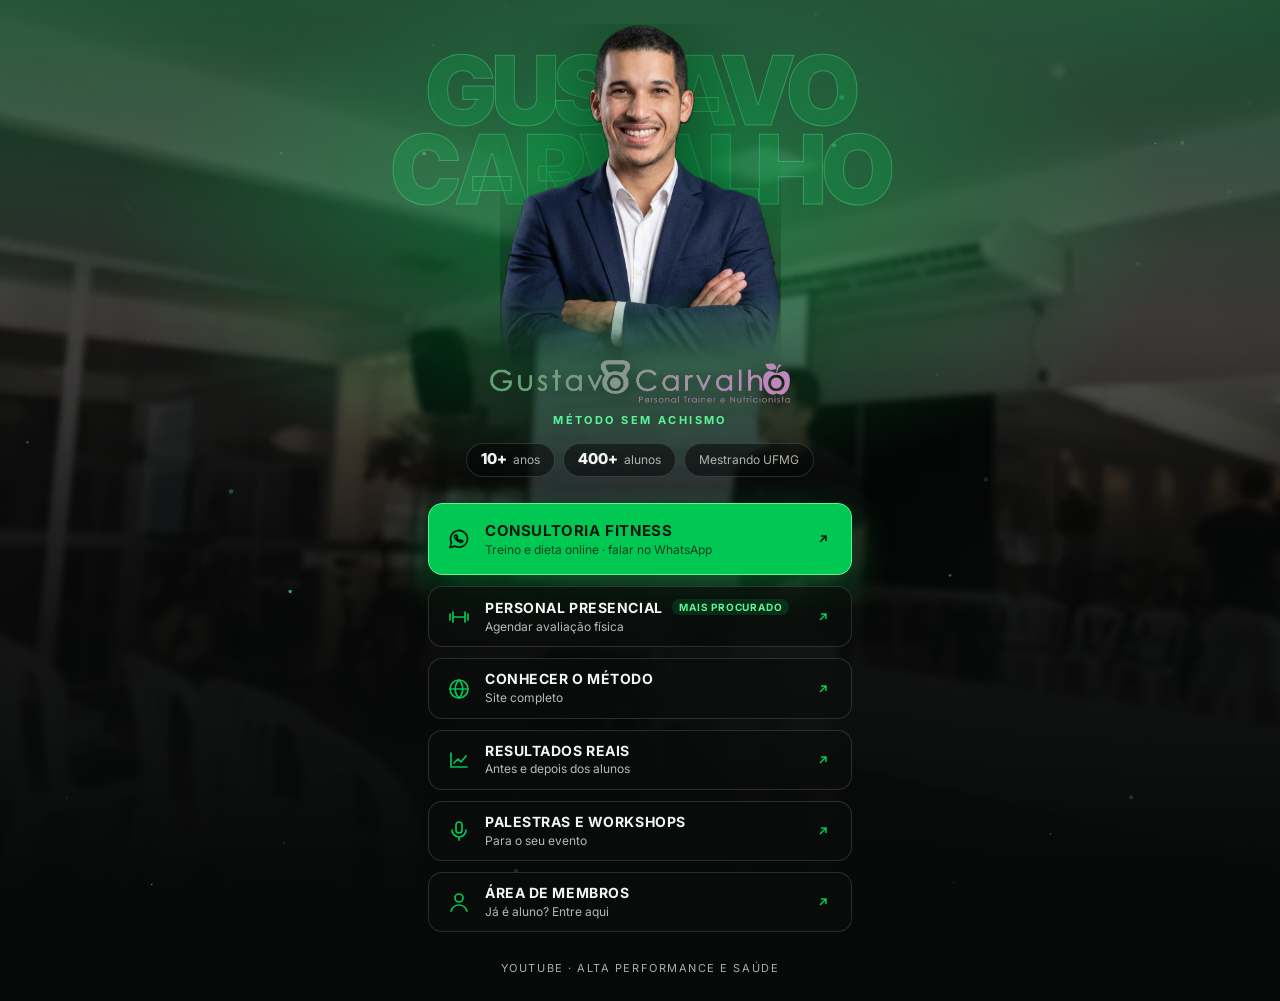
==== commit afbec891: "Página de links da bio no endereço principal; site completo em /site Co-Authored-By: Claude Opus 5.5" ====
--- a/index.html
+++ b/index.html
@@ -1,14 +1,14 @@
 <!doctype html>
-<html lang="pt-BR" class="no-js">
+<html lang="pt-BR">
 <head>
 <meta charset="utf-8">
 <meta name="viewport" content="width=device-width, initial-scale=1, viewport-fit=cover">
 <title>Gustavo Carvalho | Personal Trainer e Nutricionista</title>
-<meta name="description" content="Método Sem Achismo: nutrição e treino baseados em ciência com Gustavo Carvalho, personal trainer e nutricionista, mestrando em Fisiologia na UFMG. Consultoria online e personal presencial.">
+<meta name="description" content="Gustavo Carvalho, personal trainer e nutricionista: consultoria online, personal presencial e palestras. Método Sem Achismo, nutrição e treino baseados em ciência.">
 <meta name="theme-color" content="#070908">
 <meta property="og:type" content="website">
 <meta property="og:title" content="Gustavo Carvalho | Método Sem Achismo">
-<meta property="og:description" content="Nutrição e treino baseados em ciência. Mais de 10 anos de experiência e 400 pessoas atendidas.">
+<meta property="og:description" content="Nutrição e treino baseados em ciência. Consultoria online e personal presencial.">
 <meta property="og:image" content="https://gustavocarvalhotrainer.com/assets/img/compartilhar.jpg">
 <meta property="og:url" content="https://gustavocarvalhotrainer.com/">
 <link rel="canonical" href="https://gustavocarvalhotrainer.com/">
@@ -16,258 +16,154 @@
 <link rel="icon" href="assets/img/favicon.svg" type="image/svg+xml">
 <link rel="preconnect" href="https://fonts.googleapis.com">
 <link rel="preconnect" href="https://fonts.gstatic.com" crossorigin>
-<link href="https://fonts.googleapis.com/css2?family=Inter+Tight:wght@500..900&family=Inter:wght@400..600&display=swap" rel="stylesheet">
-<link rel="preload" as="image" href="assets/img/gustavo-topo.webp" imagesrcset="assets/img/gustavo-topo-820.webp 820w, assets/img/gustavo-topo.webp 1621w" imagesizes="(max-width: 899px) 90vw, 48vw">
-<link rel="stylesheet" href="assets/vendor/lenis.css">
-<link rel="stylesheet" href="assets/css/site.css">
-<script>
-  document.documentElement.classList.replace('no-js', 'js');
-  try { if (sessionStorage.getItem('gc-abertura') || matchMedia('(prefers-reduced-motion: reduce)').matches) document.documentElement.classList.add('sem-abertura'); } catch (e) {}
-</script>
+<link href="https://fonts.googleapis.com/css2?family=Inter+Tight:wght@600..900&family=Inter:wght@400..700&display=swap" rel="stylesheet">
+<link rel="preload" as="image" href="assets/img/gustavo-topo-820.webp">
+<style>
+:root{--fundo:#070908;--verde:#00c853;--verde-cl:#5df598;--tinta:#03170b;--texto:#f2f5f3;--suave:rgba(242,245,243,.7);--linha:rgba(255,255,255,.14);--ease:cubic-bezier(.2,.7,.2,1)}
+*{box-sizing:border-box;margin:0}
+html{background:var(--fundo);-webkit-text-size-adjust:100%;overflow-x:clip}
+body{min-height:100svh;color:var(--texto);font:400 15px/1.5 Inter,system-ui,sans-serif;display:flex;justify-content:center;overflow-x:clip}
+.sr-only{position:absolute;width:1px;height:1px;overflow:hidden;clip:rect(0,0,0,0);white-space:nowrap}
+
+/* Fundo: foto de um workshop dele, desfocada e tingida de verde, com zoom lento */
+.bg{position:fixed;inset:0;z-index:-3;overflow:hidden;background:var(--fundo)}
+.bg_img{position:absolute;inset:-4%;background:url(assets/img/links-fundo.webp) center/cover no-repeat;filter:saturate(.6) brightness(.45);animation:zoom 26s ease-in-out infinite alternate}
+@media (orientation:landscape){.bg_img{background-image:url(assets/img/links-fundo-pc.webp)}}
+.bg::before{content:"";position:absolute;inset:0;z-index:1;background:linear-gradient(180deg,rgba(0,90,40,.55),rgba(7,9,8,.2) 35%,rgba(7,9,8,.85) 70%,var(--fundo));mix-blend-mode:normal}
+.bg::after{content:"";position:absolute;inset:0;z-index:1;background:radial-gradient(60% 40% at 50% 26%,rgba(0,200,83,.42),rgba(0,200,83,0) 70%);animation:pulsa 5s ease-in-out infinite}
+@keyframes zoom{from{transform:scale(1)}to{transform:scale(1.12) translateY(-2%)}}
+@keyframes pulsa{0%,100%{opacity:.7}50%{opacity:1}}
+.dust{position:fixed;inset:0;z-index:-1;width:100%;height:100%;pointer-events:none}
+
+.bio{width:100%;max-width:460px;min-height:100svh;display:flex;flex-direction:column;padding:max(18px,env(safe-area-inset-top)) 18px max(24px,env(safe-area-inset-bottom))}
+.bio_c{margin:auto 0}
+
+/* Topo: o nome gigante atrás do recorte dele, como no site */
+.heroi{position:relative;height:clamp(260px,38svh,400px);display:flex;justify-content:center;align-items:flex-end;margin-top:6px}
+.heroi_nome{position:absolute;top:8%;left:50%;transform:translateX(-50%);display:flex;flex-direction:column;align-items:center;font:900 clamp(66px,20vw,96px)/.82 "Inter Tight",sans-serif;letter-spacing:-.05em;color:rgba(0,200,83,.2);-webkit-text-stroke:1px rgba(93,245,152,.35);white-space:nowrap;user-select:none}
+.heroi_glow{position:absolute;left:50%;bottom:6%;width:78%;aspect-ratio:1;transform:translateX(-50%);border-radius:50%;background:radial-gradient(circle,rgba(0,200,83,.55),rgba(0,200,83,0) 65%);filter:blur(10px)}
+.heroi_foto{position:relative;height:100%;width:auto;filter:drop-shadow(0 20px 40px rgba(0,0,0,.6));-webkit-mask-image:linear-gradient(180deg,#000 78%,transparent 100%);mask-image:linear-gradient(180deg,#000 78%,transparent 100%)}
+
+.marca{display:flex;flex-direction:column;align-items:center;text-align:center;margin-top:-6px;position:relative}
+.logo{width:min(300px,82%);height:auto;filter:drop-shadow(0 2px 12px rgba(0,0,0,.6))}
+.tag{margin-top:10px;font:700 11px/1.3 Inter,sans-serif;letter-spacing:.22em;text-transform:uppercase;color:var(--verde-cl)}
+.chips{display:flex;gap:8px;margin-top:16px;flex-wrap:wrap;justify-content:center}
+.chip{display:inline-flex;align-items:baseline;gap:6px;padding:7px 14px;border:1px solid var(--linha);border-radius:999px;background:rgba(7,9,8,.55);-webkit-backdrop-filter:blur(8px);backdrop-filter:blur(8px);font-size:12px;color:var(--suave)}
+.chip b{font:800 15px/1 "Inter Tight",sans-serif;color:var(--texto)}
+
+.links{margin-top:26px;display:flex;flex-direction:column;gap:11px}
+.btn{position:relative;overflow:hidden;display:flex;align-items:center;gap:14px;min-height:60px;padding:12px 20px 12px 18px;border:1px solid var(--linha);border-radius:14px;color:var(--texto);text-decoration:none;background:rgba(10,14,12,.62);-webkit-backdrop-filter:blur(10px);backdrop-filter:blur(10px);transition:border-color .25s,background-color .25s,transform .25s var(--ease)}
+.btn:hover{border-color:var(--verde);background:rgba(0,60,28,.55);transform:translateY(-2px)}
+.btn:active{transform:scale(.985)}
+.btn:focus-visible{outline:2px solid var(--verde);outline-offset:4px}
+.ico{width:24px;height:24px;flex:none;color:var(--verde)}
+.btn_l{flex:1;min-width:0;font:700 14px/1.2 Inter,sans-serif;letter-spacing:.04em;text-transform:uppercase}
+.btn_s{display:block;margin-top:3px;font-size:12px;font-weight:400;letter-spacing:0;text-transform:none;opacity:.75}
+.arrow{width:16px;height:16px;flex:none;color:var(--verde);transition:transform .25s var(--ease)}
+.btn:hover .arrow{transform:translate(3px,-3px)}
+.btn.is-main{min-height:72px;background:var(--verde);border-color:var(--verde-cl);color:var(--tinta);box-shadow:0 14px 40px rgba(0,200,83,.35),0 0 0 0 rgba(0,200,83,.5);animation:anel 2.8s ease-out infinite}
+.btn.is-main:hover{background:var(--verde-cl)}
+.btn.is-main .ico,.btn.is-main .arrow{color:var(--tinta)}
+.btn.is-main .btn_l{font-size:15px}
+/* brilho que atravessa o botão principal */
+.btn.is-main::after{content:"";position:absolute;top:0;bottom:0;left:-60%;width:40%;background:linear-gradient(100deg,rgba(255,255,255,0),rgba(255,255,255,.55),rgba(255,255,255,0));transform:skewX(-20deg);animation:brilho 3.6s ease-in-out infinite 1.6s}
+@keyframes brilho{0%{left:-60%}35%,100%{left:130%}}
+@keyframes anel{0%{box-shadow:0 14px 40px rgba(0,200,83,.35),0 0 0 0 rgba(0,200,83,.5)}70%,100%{box-shadow:0 14px 40px rgba(0,200,83,.35),0 0 0 14px rgba(0,200,83,0)}}
+.badge{display:inline-block;vertical-align:2px;margin-left:6px;padding:3px 7px;border-radius:999px;background:rgba(0,200,83,.16);color:var(--verde-cl);font:700 10px/1 Inter,sans-serif;letter-spacing:.08em;text-transform:uppercase}
+.foot{padding-top:28px;text-align:center;font-size:11px;letter-spacing:.14em;text-transform:uppercase;color:var(--suave)}
+.foot a{color:inherit;text-decoration:none}
+
+@media (prefers-reduced-motion:reduce){.bg_img,.bg::after,.btn.is-main,.btn.is-main::after{animation:none}}
+@media (prefers-reduced-motion:no-preference){
+  .heroi_nome span{animation:sobe 1.1s var(--ease) both}.heroi_nome span:nth-child(2){animation-delay:.1s}
+  .heroi_glow{animation:acende 1.6s ease both .2s}
+  .heroi_foto{animation:foto 1.3s var(--ease) both .15s}
+  .marca>*,.links>*{animation:entra .9s var(--ease) both}
+  .marca>:nth-child(1){animation-delay:.45s}.marca>:nth-child(2){animation-delay:.52s}.marca>:nth-child(3){animation-delay:.58s}.marca>:nth-child(4){animation-delay:.64s}
+  .links>:nth-child(1){animation-delay:.7s}.links>:nth-child(2){animation-delay:.76s}.links>:nth-child(3){animation-delay:.82s}.links>:nth-child(4){animation-delay:.88s}.links>:nth-child(5){animation-delay:.94s}.links>:nth-child(6){animation-delay:1s}
+  .btn.is-main{animation:entra .9s var(--ease) both .7s,anel 2.8s ease-out infinite 1.8s}
+  @keyframes sobe{from{opacity:0;transform:translateY(40%)}}
+  @keyframes acende{from{opacity:0;transform:translateX(-50%) scale(.6)}}
+  @keyframes foto{from{opacity:0;transform:translateY(40px) scale(1.04)}}
+  @keyframes entra{from{opacity:0;transform:translateY(16px)}}
+}
+</style>
 </head>
 <body>
-<a class="skip" href="#conteudo">Pular para o conteúdo</a>
+<div class="bg" aria-hidden="true"><div class="bg_img"></div></div>
+<canvas class="dust" aria-hidden="true"></canvas>
 
-<!-- Abertura: uma linha verde corre e a cortina sobe (só na primeira visita da sessão) -->
-<div class="abertura" aria-hidden="true">
-  <img class="abertura_logo" src="assets/img/logo.png" width="1061" height="152" alt="">
-  <span class="abertura_barra"><i></i></span>
-</div>
+<main class="bio">
+  <div class="bio_c">
+    <div class="heroi">
+      <p class="heroi_nome" aria-hidden="true"><span>GUSTAVO</span><span>CARVALHO</span></p>
+      <span class="heroi_glow" aria-hidden="true"></span>
+      <img class="heroi_foto" src="assets/img/gustavo-topo-820.webp" width="820" height="998" alt="Gustavo Carvalho, de braços cruzados e sorrindo">
+    </div>
 
-<header class="nav" data-nav>
-  <a class="nav_logo" href="#inicio" aria-label="Gustavo Carvalho, voltar ao início"><img src="assets/img/logo.png" width="1061" height="152" alt=""></a>
-  <nav class="nav_links" aria-label="Seções">
-    <a href="#metodo">Método</a>
-    <a href="#planos">Planos</a>
-    <a href="#resultados">Resultados</a>
-    <a href="#palestras">Palestras</a>
-  </nav>
-  <div class="nav_acoes">
-    <a class="nav_membros" href="https://metodo-treinamento.vercel.app" target="_blank" rel="noopener noreferrer">Área de Membros</a>
-    <a class="btn btn--verde btn--peq" href="https://wa.me/5531982049721?text=Ol%C3%A1%2C%20Gustavo!%20Vim%20pelo%20site%20e%20quero%20agendar%20uma%20avalia%C3%A7%C3%A3o." target="_blank" rel="noopener noreferrer">Agendar<span class="so-pc"> avaliação</span></a>
+    <header class="marca">
+      <h1 class="sr-only">Gustavo Carvalho, personal trainer e nutricionista</h1>
+      <img class="logo" src="assets/img/logo.png" width="1061" height="152" alt="Gustavo Carvalho, Personal Trainer e Nutricionista">
+      <p class="tag">Método sem achismo</p>
+      <div class="chips"><span class="chip"><b>10+</b> anos</span><span class="chip"><b>400+</b> alunos</span><span class="chip">Mestrando UFMG</span></div>
+    </header>
+
+    <nav class="links" aria-label="Links">
+      <a class="btn is-main" href="https://wa.me/5531982049721?text=Ol%C3%A1%2C%20Gustavo!%20Vim%20pelo%20Instagram%20e%20tenho%20interesse%20na%20Consultoria%20Fitness." target="_blank" rel="noopener noreferrer">
+        <svg class="ico" viewBox="0 0 24 24" fill="none" stroke="currentColor" stroke-width="1.7" stroke-linecap="round" stroke-linejoin="round" aria-hidden="true"><path d="M20.5 11.7a8.5 8.5 0 0 1-12.6 7.4L3 20.5l1.4-4.7A8.5 8.5 0 1 1 20.5 11.7Z"/><path d="M8.4 8.1c-.4.2-.9.9-.9 1.5 0 1.5 2.8 4.9 5.7 5.8.7.2 1.5-.1 2-.6l.6-.8-2.1-1-.8.8c-1.5-.6-2.5-1.6-3.1-3.1l.7-.7-1.1-2Z"/></svg>
+        <span class="btn_l">Consultoria Fitness<span class="btn_s">Treino e dieta online · falar no WhatsApp</span></span>
+        <svg class="arrow" viewBox="0 0 16 16" fill="none" stroke="currentColor" stroke-width="1.5" aria-hidden="true"><path d="M5 11 11 5M6 5h5v5"/></svg>
+      </a>
+      <a class="btn" href="https://wa.me/5531982049721?text=Ol%C3%A1%2C%20Gustavo!%20Vim%20pelo%20Instagram%20e%20quero%20agendar%20uma%20avalia%C3%A7%C3%A3o%20presencial." target="_blank" rel="noopener noreferrer">
+        <svg class="ico" viewBox="0 0 24 24" fill="none" stroke="currentColor" stroke-width="1.7" stroke-linecap="round" stroke-linejoin="round" aria-hidden="true"><path d="M3 9v6M6 7v10M18 7v10M21 9v6M6 12h12"/></svg>
+        <span class="btn_l">Personal presencial <span class="badge">Mais procurado</span><span class="btn_s">Agendar avaliação física</span></span>
+        <svg class="arrow" viewBox="0 0 16 16" fill="none" stroke="currentColor" stroke-width="1.5" aria-hidden="true"><path d="M5 11 11 5M6 5h5v5"/></svg>
+      </a>
+      <a class="btn" href="site/">
+        <svg class="ico" viewBox="0 0 24 24" fill="none" stroke="currentColor" stroke-width="1.7" stroke-linecap="round" stroke-linejoin="round" aria-hidden="true"><circle cx="12" cy="12" r="9"/><path d="M3 12h18M12 3c2.5 2.6 3.8 5.6 3.8 9s-1.3 6.4-3.8 9c-2.5-2.6-3.8-5.6-3.8-9S9.5 5.6 12 3Z"/></svg>
+        <span class="btn_l">Conhecer o método<span class="btn_s">Site completo</span></span>
+        <svg class="arrow" viewBox="0 0 16 16" fill="none" stroke="currentColor" stroke-width="1.5" aria-hidden="true"><path d="M5 11 11 5M6 5h5v5"/></svg>
+      </a>
+      <a class="btn" href="site/#resultados">
+        <svg class="ico" viewBox="0 0 24 24" fill="none" stroke="currentColor" stroke-width="1.7" stroke-linecap="round" stroke-linejoin="round" aria-hidden="true"><path d="M4 19V5M4 19h16"/><path d="m7 15 4-4 3 3 5-6"/></svg>
+        <span class="btn_l">Resultados reais<span class="btn_s">Antes e depois dos alunos</span></span>
+        <svg class="arrow" viewBox="0 0 16 16" fill="none" stroke="currentColor" stroke-width="1.5" aria-hidden="true"><path d="M5 11 11 5M6 5h5v5"/></svg>
+      </a>
+      <a class="btn" href="https://wa.me/5531982049721?text=Ol%C3%A1%2C%20Gustavo!%20Gostaria%20de%20saber%20sobre%20palestras%20e%20workshops." target="_blank" rel="noopener noreferrer">
+        <svg class="ico" viewBox="0 0 24 24" fill="none" stroke="currentColor" stroke-width="1.7" stroke-linecap="round" stroke-linejoin="round" aria-hidden="true"><rect x="9" y="3" width="6" height="11" rx="3"/><path d="M5 11a7 7 0 0 0 14 0M12 18v3"/></svg>
+        <span class="btn_l">Palestras e workshops<span class="btn_s">Para o seu evento</span></span>
+        <svg class="arrow" viewBox="0 0 16 16" fill="none" stroke="currentColor" stroke-width="1.5" aria-hidden="true"><path d="M5 11 11 5M6 5h5v5"/></svg>
+      </a>
+      <a class="btn" href="https://metodo-treinamento.vercel.app" target="_blank" rel="noopener noreferrer">
+        <svg class="ico" viewBox="0 0 24 24" fill="none" stroke="currentColor" stroke-width="1.7" stroke-linecap="round" stroke-linejoin="round" aria-hidden="true"><circle cx="12" cy="8" r="4"/><path d="M4 21c1.5-4 4.5-6 8-6s6.5 2 8 6"/></svg>
+        <span class="btn_l">Área de Membros<span class="btn_s">Já é aluno? Entre aqui</span></span>
+        <svg class="arrow" viewBox="0 0 16 16" fill="none" stroke="currentColor" stroke-width="1.5" aria-hidden="true"><path d="M5 11 11 5M6 5h5v5"/></svg>
+      </a>
+    </nav>
   </div>
-</header>
-
-<main id="conteudo">
-
-  <!-- 1. TOPO -->
-  <section class="topo" id="inicio">
-    <div class="topo_fundo" aria-hidden="true"></div>
-    <p class="topo_nome" aria-hidden="true"><span>GUSTAVO</span><span>CARVALHO</span></p>
-    <img class="topo_foto" src="assets/img/gustavo-topo.webp" srcset="assets/img/gustavo-topo-820.webp 820w, assets/img/gustavo-topo.webp 1621w" sizes="(max-width: 899px) 90vw, 48vw" width="1621" height="1973" alt="Gustavo Carvalho, personal trainer e nutricionista, de braços cruzados" fetchpriority="high">
-
-    <div class="wrap topo_in">
-      <div class="topo_texto">
-        <p class="rotulo" data-entra>Personal trainer e nutricionista</p>
-        <h1 class="topo_titulo" data-linhas>Método<br>sem achismo</h1>
-        <p class="topo_lead" data-entra>Nutrição e treino baseados em ciência, pensados para o seu corpo, a sua rotina e o seu objetivo.</p>
-        <div class="topo_acoes" data-entra>
-          <a class="btn btn--verde" href="https://wa.me/5531982049721?text=Ol%C3%A1%2C%20Gustavo!%20Tenho%20interesse%20na%20Consultoria%20Fitness." target="_blank" rel="noopener noreferrer">Consultoria Fitness <span aria-hidden="true">→</span></a>
-          <a class="link" href="#planos">Ver planos</a>
-        </div>
-      </div>
-      <div class="numeros">
-        <div class="numero numero--cheio" data-entra>
-          <p class="numero_v"><span data-conta="10">10</span>+</p>
-          <p>Anos de experiência estudando o que realmente funciona.</p>
-        </div>
-        <div class="numero" data-entra>
-          <p class="numero_v"><span data-conta="400">400</span>+</p>
-          <p>Pessoas atendidas, do iniciante a quem já treina pesado.</p>
-        </div>
-      </div>
-    </div>
-  </section>
-
-  <!-- Faixa de formação -->
-  <div class="faixa" aria-label="Formação">
-    <div class="faixa_trilho">
-      <ul class="faixa_lista"><li>Especialista em Fisiologia do Exercício</li><li>Nutrição Esportiva</li><li>Biomecânica</li><li>Mestrando em Fisiologia na UFMG</li></ul>
-      <ul class="faixa_lista" aria-hidden="true"><li>Especialista em Fisiologia do Exercício</li><li>Nutrição Esportiva</li><li>Biomecânica</li><li>Mestrando em Fisiologia na UFMG</li></ul>
-    </div>
-  </div>
-
-  <!-- 2. MÉTODO -->
-  <section class="secao" id="metodo">
-    <div class="wrap">
-      <div class="cabeca">
-        <div>
-          <p class="rotulo">Por que esta metodologia</p>
-          <h2 class="titulo" data-linhas>Ciência aplicada<br>ao resultado</h2>
-        </div>
-        <p class="cabeca_txt">Nada de achismo: cada decisão do seu treino e da sua dieta tem base em evidência científica e em mais de 10 anos de prática.</p>
-      </div>
-      <div class="pilares">
-        <article class="pilar">
-          <svg viewBox="0 0 24 24" aria-hidden="true"><path d="M9 3h6M10 3v6l-5 9a2 2 0 0 0 1.7 3h10.6a2 2 0 0 0 1.7-3l-5-9V3"/><path d="M7.5 15h9"/></svg>
-          <h3>Base científica</h3>
-          <p>Estudo contínuo do que realmente funciona, a partir das melhores evidências e pesquisas.</p>
-        </article>
-        <article class="pilar">
-          <svg viewBox="0 0 24 24" aria-hidden="true"><circle cx="12" cy="4.5" r="2"/><path d="M12 7v6l-3 7M12 13l3 7M7 10l5-2 5 2"/></svg>
-          <h3>Biomecânica e fisiologia</h3>
-          <p>Exercícios que respeitam a mecânica do seu corpo para prevenir lesões e ganhar massa ou emagrecer com segurança.</p>
-        </article>
-        <article class="pilar">
-          <svg viewBox="0 0 24 24" aria-hidden="true"><path d="M12 21c-4.5-2.5-8-6-8-11a4 4 0 0 1 8-1 4 4 0 0 1 8 1c0 5-3.5 8.5-8 11Z"/><path d="M9 12h2l1-2 1.5 4 1-2H16"/></svg>
-          <h3>Nutrição integrada</h3>
-          <p>O treino sozinho não faz milagre. A estratégia nutricional acompanha a sua rotina, suas preferências e seu objetivo.</p>
-        </article>
-      </div>
-    </div>
-  </section>
-
-  <!-- 3. PLANOS (os 4 cartões da referência) -->
-  <section class="secao secao--verde" id="planos">
-    <div class="wrap">
-      <div class="cabeca">
-        <div>
-          <p class="rotulo">Planos e consultoria</p>
-          <h2 class="titulo" data-linhas>Como posso<br>te ajudar hoje</h2>
-        </div>
-        <div class="cabeca_lado">
-          <p class="cabeca_txt">Online ou presencial, o plano é montado em cima de você: corpo, rotina e objetivo.</p>
-          <a class="btn btn--verde" href="https://wa.me/5531982049721?text=Ol%C3%A1%2C%20Gustavo!%20Quero%20saber%20qual%20plano%20%C3%A9%20o%20ideal%20para%20mim." target="_blank" rel="noopener noreferrer">Falar no WhatsApp <span aria-hidden="true">→</span></a>
-        </div>
-      </div>
-      <div class="planos">
-        <article class="plano">
-          <span class="plano_n">01</span>
-          <h3>Consultoria Fitness</h3>
-          <p class="plano_tipo">Online</p>
-          <p>Treino e dieta na palma da mão: acompanhamento pelo app, análise dos seus vídeos de execução e ajustes periódicos.</p>
-          <ul><li>Periodização personalizada</li><li>Suporte pelo WhatsApp</li><li>Prescrição nutricional</li></ul>
-          <a class="plano_link" href="https://wa.me/5531982049721?text=Ol%C3%A1%2C%20Gustavo!%20Tenho%20interesse%20na%20Consultoria%20Fitness." target="_blank" rel="noopener noreferrer">Saber mais <span aria-hidden="true">→</span></a>
-        </article>
-        <article class="plano plano--destaque">
-          <span class="plano_selo">Mais procurado</span>
-          <span class="plano_n">02</span>
-          <h3>Personal Trainer</h3>
-          <p class="plano_tipo">Presencial</p>
-          <p>Acompanhamento ao seu lado: correção da execução na hora, motivação e ajuste preciso de carga.</p>
-          <ul><li>Atendimento exclusivo</li><li>Avaliação física completa</li><li>Planejamento nutricional</li></ul>
-          <a class="plano_link" href="https://wa.me/5531982049721?text=Ol%C3%A1%2C%20Gustavo!%20Quero%20saber%20sobre%20Personal%20Presencial." target="_blank" rel="noopener noreferrer">Agendar avaliação <span aria-hidden="true">→</span></a>
-        </article>
-        <article class="plano">
-          <span class="plano_n">03</span>
-          <h3>Palestras e workshops</h3>
-          <p class="plano_tipo">Para o seu evento</p>
-          <p>Conhecimento científico para academias, universidades, grupos de estudo e eventos fitness.</p>
-          <ul><li>Biomecânica aplicada</li><li>Fisiologia do emagrecimento</li><li>Periodização de treino</li></ul>
-          <a class="plano_link" href="#palestras">Ver temas <span aria-hidden="true">→</span></a>
-        </article>
-        <article class="plano">
-          <span class="plano_n">04</span>
-          <h3>Área de Membros</h3>
-          <p class="plano_tipo">Já é aluno?</p>
-          <p>Acesse seus treinos, materiais e conteúdos do método na plataforma de alunos.</p>
-          <ul><li>Treinos organizados</li><li>Materiais do método</li><li>Acesso pelo celular</li></ul>
-          <a class="plano_link" href="https://metodo-treinamento.vercel.app" target="_blank" rel="noopener noreferrer">Entrar <span aria-hidden="true">→</span></a>
-        </article>
-      </div>
-    </div>
-  </section>
-
-  <!-- 4. RESULTADOS -->
-  <section class="secao" id="resultados">
-    <div class="wrap">
-      <div class="cabeca">
-        <div>
-          <p class="rotulo">Resultados reais</p>
-          <h2 class="titulo" data-linhas>Transformações<br>de vida</h2>
-        </div>
-        <div class="cabeca_lado">
-          <p class="cabeca_txt">O que acontece quando ciência, disciplina e a estratégia certa andam juntas.</p>
-          <a class="btn btn--linha" href="https://www.instagram.com/gustavopersonal.nutri/" target="_blank" rel="noopener noreferrer">Mais resultados no Instagram <span aria-hidden="true">↗</span></a>
-        </div>
-      </div>
-      <div class="resultados">
-        <article class="resultado">
-          <div class="resultado_fotos"><figure><img src="assets/img/resultados/antes1.webp" width="420" height="560" loading="lazy" alt="Aluno antes, de lado"><figcaption>Antes</figcaption></figure><figure class="depois"><img src="assets/img/resultados/depois1.webp" width="420" height="560" loading="lazy" alt="O mesmo aluno depois, de lado"><figcaption>Depois</figcaption></figure></div>
-          <h3>Hipertrofia e definição</h3>
-          <p>"Seguiu o plano à risca e os resultados vieram mais rápido do que ele imaginava, só corrigindo a saúde intestinal."</p>
-        </article>
-        <article class="resultado">
-          <div class="resultado_fotos"><figure><img src="assets/img/resultados/antes2.webp" width="420" height="560" loading="lazy" alt="Aluno antes, de frente"><figcaption>Antes</figcaption></figure><figure class="depois"><img src="assets/img/resultados/depois2.webp" width="420" height="560" loading="lazy" alt="O mesmo aluno depois, de frente"><figcaption>Depois</figcaption></figure></div>
-          <h3>Emagrecimento saudável</h3>
-          <p>"Perdeu 20 kg combinando estratégias de nutrição e de treino. A metodologia é realmente eficiente."</p>
-        </article>
-        <article class="resultado">
-          <div class="resultado_fotos"><figure><img src="assets/img/resultados/antes3.webp" width="420" height="560" loading="lazy" alt="Aluno antes, de lado"><figcaption>Antes</figcaption></figure><figure class="depois"><img src="assets/img/resultados/depois3.webp" width="420" height="560" loading="lazy" alt="O mesmo aluno depois, de lado"><figcaption>Depois</figcaption></figure></div>
-          <h3>Recomposição corporal</h3>
-          <p>"Resultados consistentes com reeducação alimentar e treino de força."</p>
-        </article>
-        <article class="resultado">
-          <div class="resultado_fotos"><figure><img src="assets/img/resultados/antes4.webp" width="420" height="560" loading="lazy" alt="Aluna antes, de frente"><figcaption>Antes</figcaption></figure><figure class="depois"><img src="assets/img/resultados/depois4.webp" width="420" height="560" loading="lazy" alt="A mesma aluna depois, de frente"><figcaption>Depois</figcaption></figure></div>
-          <h3>Mudança de estilo de vida</h3>
-          <p>"Mais disposição, saúde e autoestima com um método que dá para manter."</p>
-        </article>
-      </div>
-    </div>
-  </section>
-
-  <!-- 5. PALESTRAS (cartões com foto da referência) -->
-  <section class="secao secao--alt" id="palestras">
-    <div class="wrap">
-      <div class="cabeca">
-        <div>
-          <p class="rotulo">Educação e ciência</p>
-          <h2 class="titulo" data-linhas>Ciência para<br>o seu evento</h2>
-        </div>
-        <div class="cabeca_lado">
-          <p class="cabeca_txt">Palestras e workshops dinâmicos, com teoria e prática lado a lado, para academias, universidades e eventos fitness.</p>
-          <a class="btn btn--linha" href="https://wa.me/5531982049721?text=Ol%C3%A1%2C%20Gustavo!%20Gostaria%20de%20saber%20sobre%20palestras%20e%20workshops." target="_blank" rel="noopener noreferrer">Solicitar orçamento <span aria-hidden="true">→</span></a>
-        </div>
-      </div>
-      <div class="temas">
-        <article class="tema">
-          <div class="tema_foto"><img src="assets/img/palestra-biomecanica.webp" width="900" height="675" loading="lazy" alt="Gustavo dando palestra sobre ciência e estratégias para o emagrecimento"></div>
-          <div class="tema_c"><span class="tag">Palestra</span><h3>Fisiologia do emagrecimento</h3><p>Estratégias metabólicas baseadas em evidências.</p></div>
-        </article>
-        <article class="tema">
-          <div class="tema_foto"><img src="assets/img/workshop-pratico.webp" width="900" height="675" loading="lazy" alt="Gustavo corrigindo a execução de um exercício durante um workshop"></div>
-          <div class="tema_c"><span class="tag">Workshop</span><h3>Biomecânica aplicada</h3><p>Prevenção de lesões e otimização do movimento, na prática.</p></div>
-        </article>
-        <article class="tema tema--destaque">
-          <div class="tema_foto"><img src="assets/img/palestra-evento.webp" width="900" height="675" loading="lazy" alt="Gustavo apresentando em um evento fitness"></div>
-          <div class="tema_c"><span class="tag">Palestra</span><h3>Periodização de treinamento</h3><p>Como estruturar treinos de longo prazo que continuam dando resultado.</p></div>
-        </article>
-      </div>
-    </div>
-  </section>
-
-  <!-- 6. CHAMADA FINAL -->
-  <section class="final" id="contato">
-    <div class="final_fundo" aria-hidden="true"></div>
-    <div class="wrap final_in">
-      <p class="rotulo">Comece agora</p>
-      <h2 class="titulo final_titulo" data-linhas>Pronto para começar<br>o que funciona?</h2>
-      <p class="final_txt">Seu corpo é fisiologia e precisa de um método que respeite isso. Nutrição, treino e estratégia baseados em ciência começam com uma mensagem.</p>
-      <div class="final_acoes">
-        <a class="btn btn--verde" href="https://wa.me/5531982049721?text=Ol%C3%A1%2C%20Gustavo!%20Vim%20pelo%20site%20e%20quero%20come%C3%A7ar." target="_blank" rel="noopener noreferrer">Falar no WhatsApp <span aria-hidden="true">→</span></a>
-        <a class="btn btn--linha" href="https://www.instagram.com/gustavopersonal.nutri/" target="_blank" rel="noopener noreferrer">Seguir no Instagram</a>
-      </div>
-    </div>
-  </section>
+  <footer class="foot"><a href="https://www.youtube.com/channel/UCJ9dFbi07R8DbAcdnVMB5sw" target="_blank" rel="noopener noreferrer">YouTube</a> · Alta performance e saúde</footer>
 </main>
 
-<footer class="rodape">
-  <div class="wrap rodape_in">
-    <img class="rodape_logo" src="assets/img/logo.png" width="1061" height="152" loading="lazy" alt="Gustavo Carvalho, Personal Trainer e Nutricionista">
-    <nav class="rodape_links" aria-label="Rodapé">
-      <a href="https://wa.me/5531982049721" target="_blank" rel="noopener noreferrer">WhatsApp</a>
-      <a href="https://www.instagram.com/gustavopersonal.nutri/" target="_blank" rel="noopener noreferrer">Instagram</a>
-      <a href="https://www.youtube.com/channel/UCJ9dFbi07R8DbAcdnVMB5sw" target="_blank" rel="noopener noreferrer">YouTube</a>
-      <a href="https://metodo-treinamento.vercel.app" target="_blank" rel="noopener noreferrer">Área de Membros</a>
-    </nav>
-    <p>© 2026 Gustavo Carvalho · Alta performance e saúde</p>
-  </div>
-</footer>
-
-<script src="assets/vendor/gsap.min.js" defer></script>
-<script src="assets/vendor/ScrollTrigger.min.js" defer></script>
-<script src="assets/vendor/SplitText.min.js" defer></script>
-<script src="assets/vendor/lenis.min.js" defer></script>
-<script src="assets/js/site.js" defer></script>
+<script>
+/* Partículas verdes subindo. Desligadas para quem pede menos movimento. */
+(function () {
+  var c = document.querySelector('.dust');
+  if (!c || !c.getContext || matchMedia('(prefers-reduced-motion: reduce)').matches) return;
+  var g = c.getContext('2d'), d = Math.min(devicePixelRatio || 1, 2), w = 0, h = 0, pts = [];
+  function size() { w = c.width = Math.round(innerWidth * d); h = c.height = Math.round(innerHeight * d); }
+  size(); addEventListener('resize', size);
+  for (var i = 0; i < 46; i++) pts.push({ x: Math.random(), y: Math.random(), r: .6 + Math.random() * 1.8, s: .0002 + Math.random() * .0006, a: .2 + Math.random() * .55, p: Math.random() * 6.3 });
+  function frame(t) {
+    g.clearRect(0, 0, w, h);
+    for (var i = 0; i < pts.length; i++) {
+      var q = pts[i]; q.y -= q.s; if (q.y < -.02) { q.y = 1.02; q.x = Math.random(); }
+      g.beginPath(); g.arc(q.x * w + Math.sin(t / 3200 + q.p) * 12 * d, q.y * h, q.r * d, 0, 6.3);
+      g.fillStyle = 'rgba(93,245,152,' + (q.a * (.5 + .5 * Math.sin(t / 900 + q.p))).toFixed(3) + ')'; g.fill();
+    }
+    requestAnimationFrame(frame);
+  }
+  requestAnimationFrame(frame);
+})();
+</script>
 </body>
 </html>
